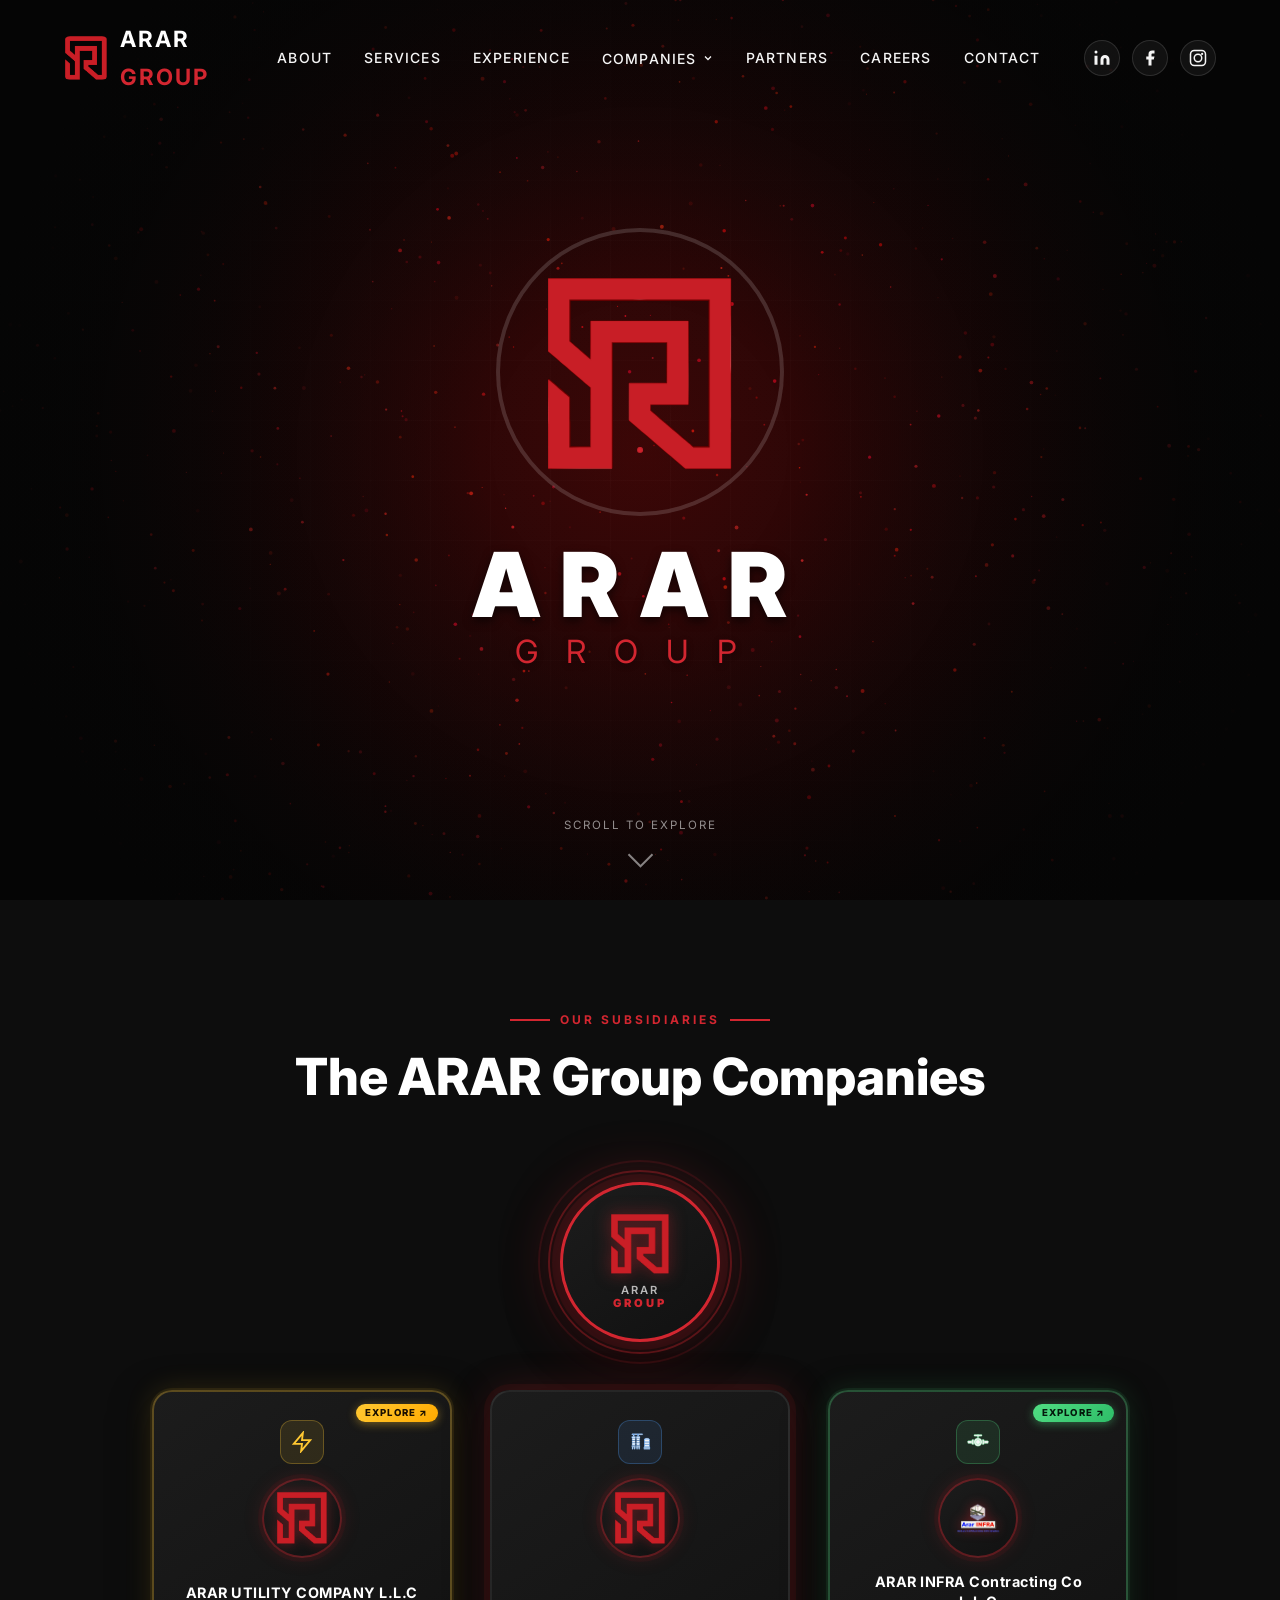
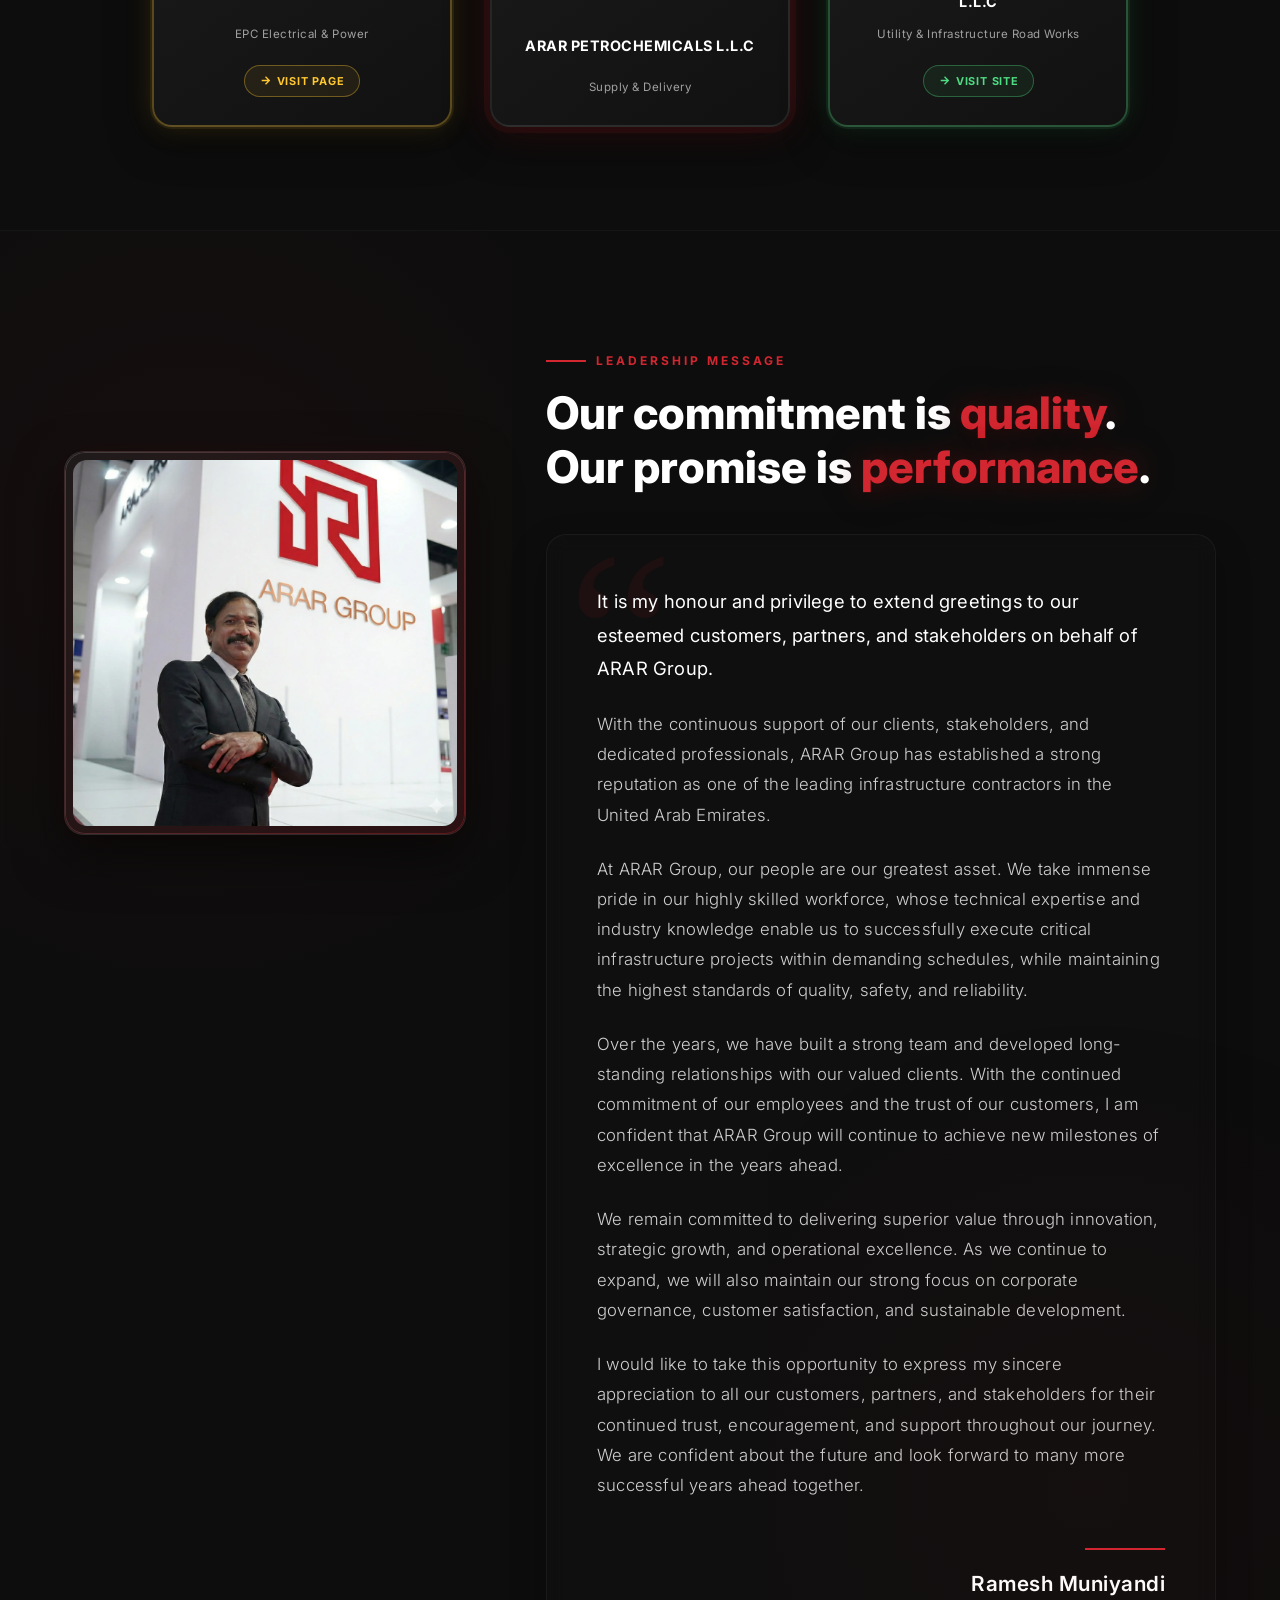
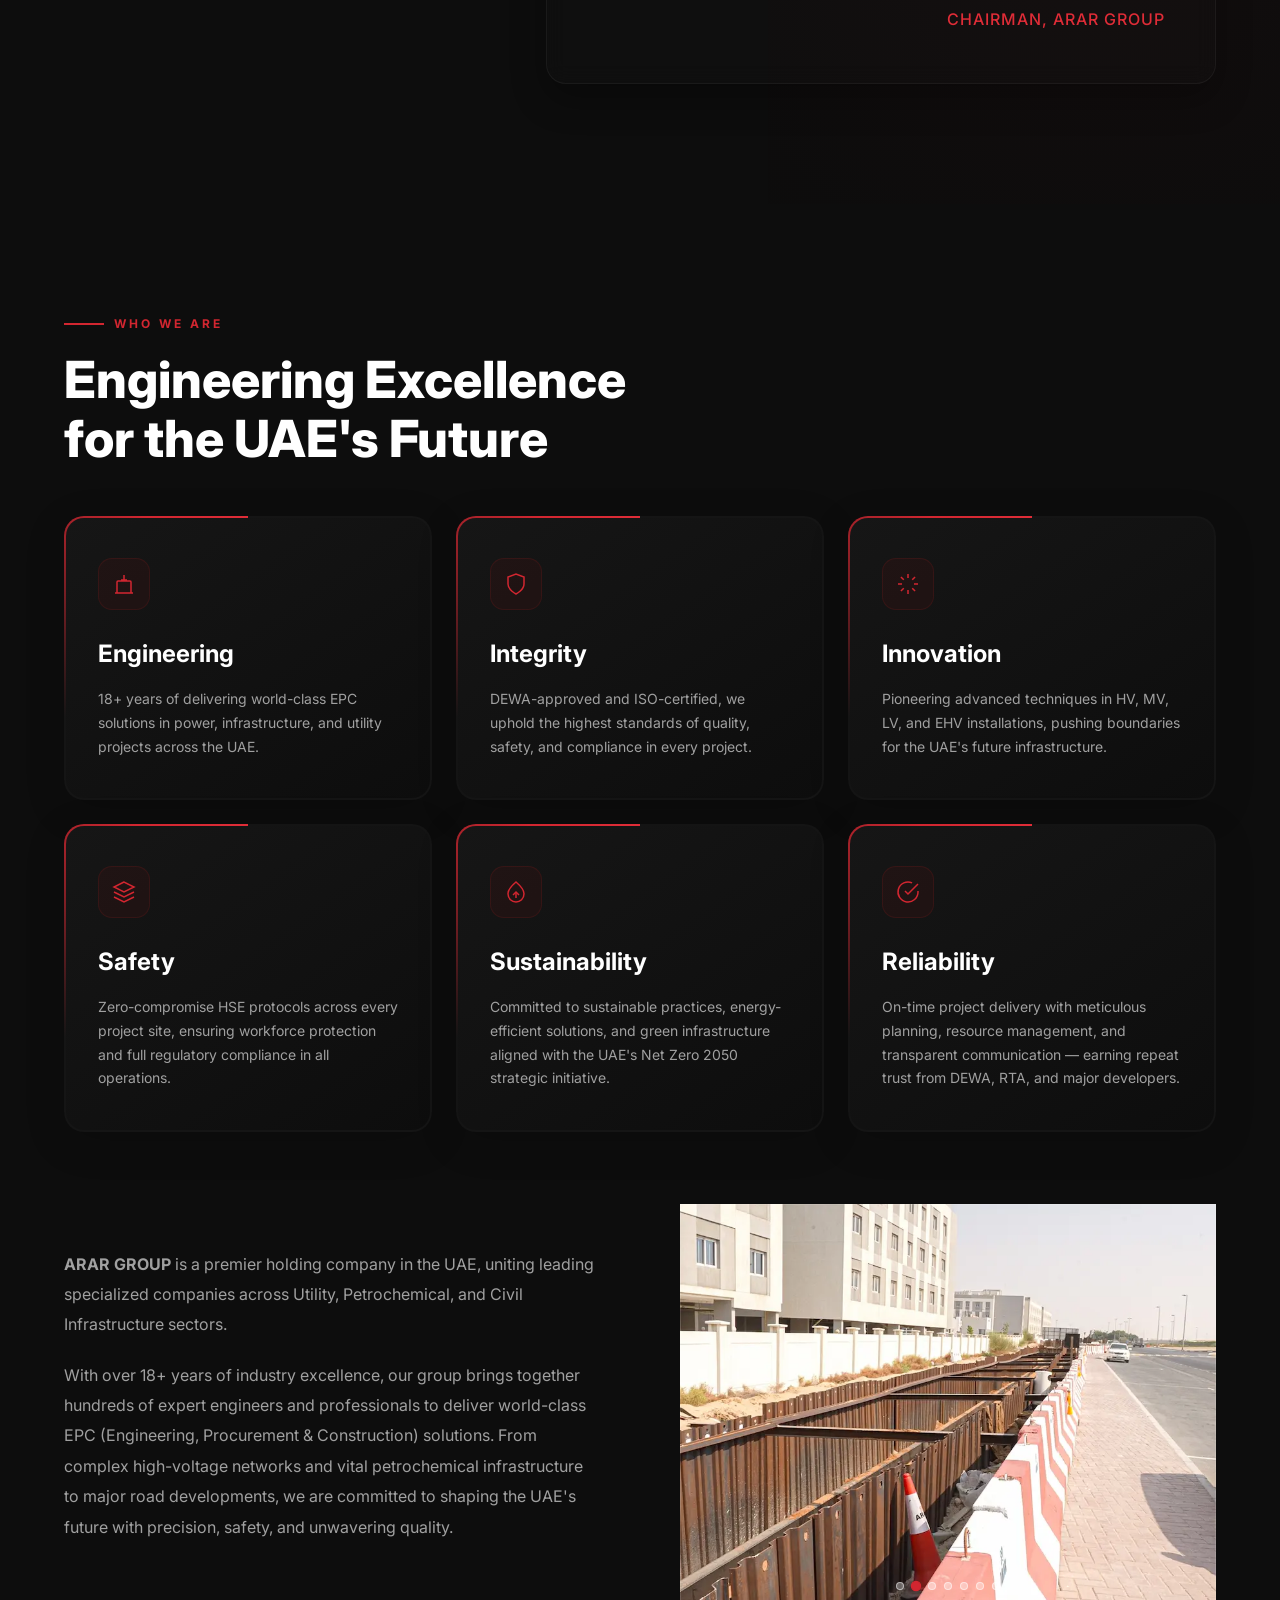
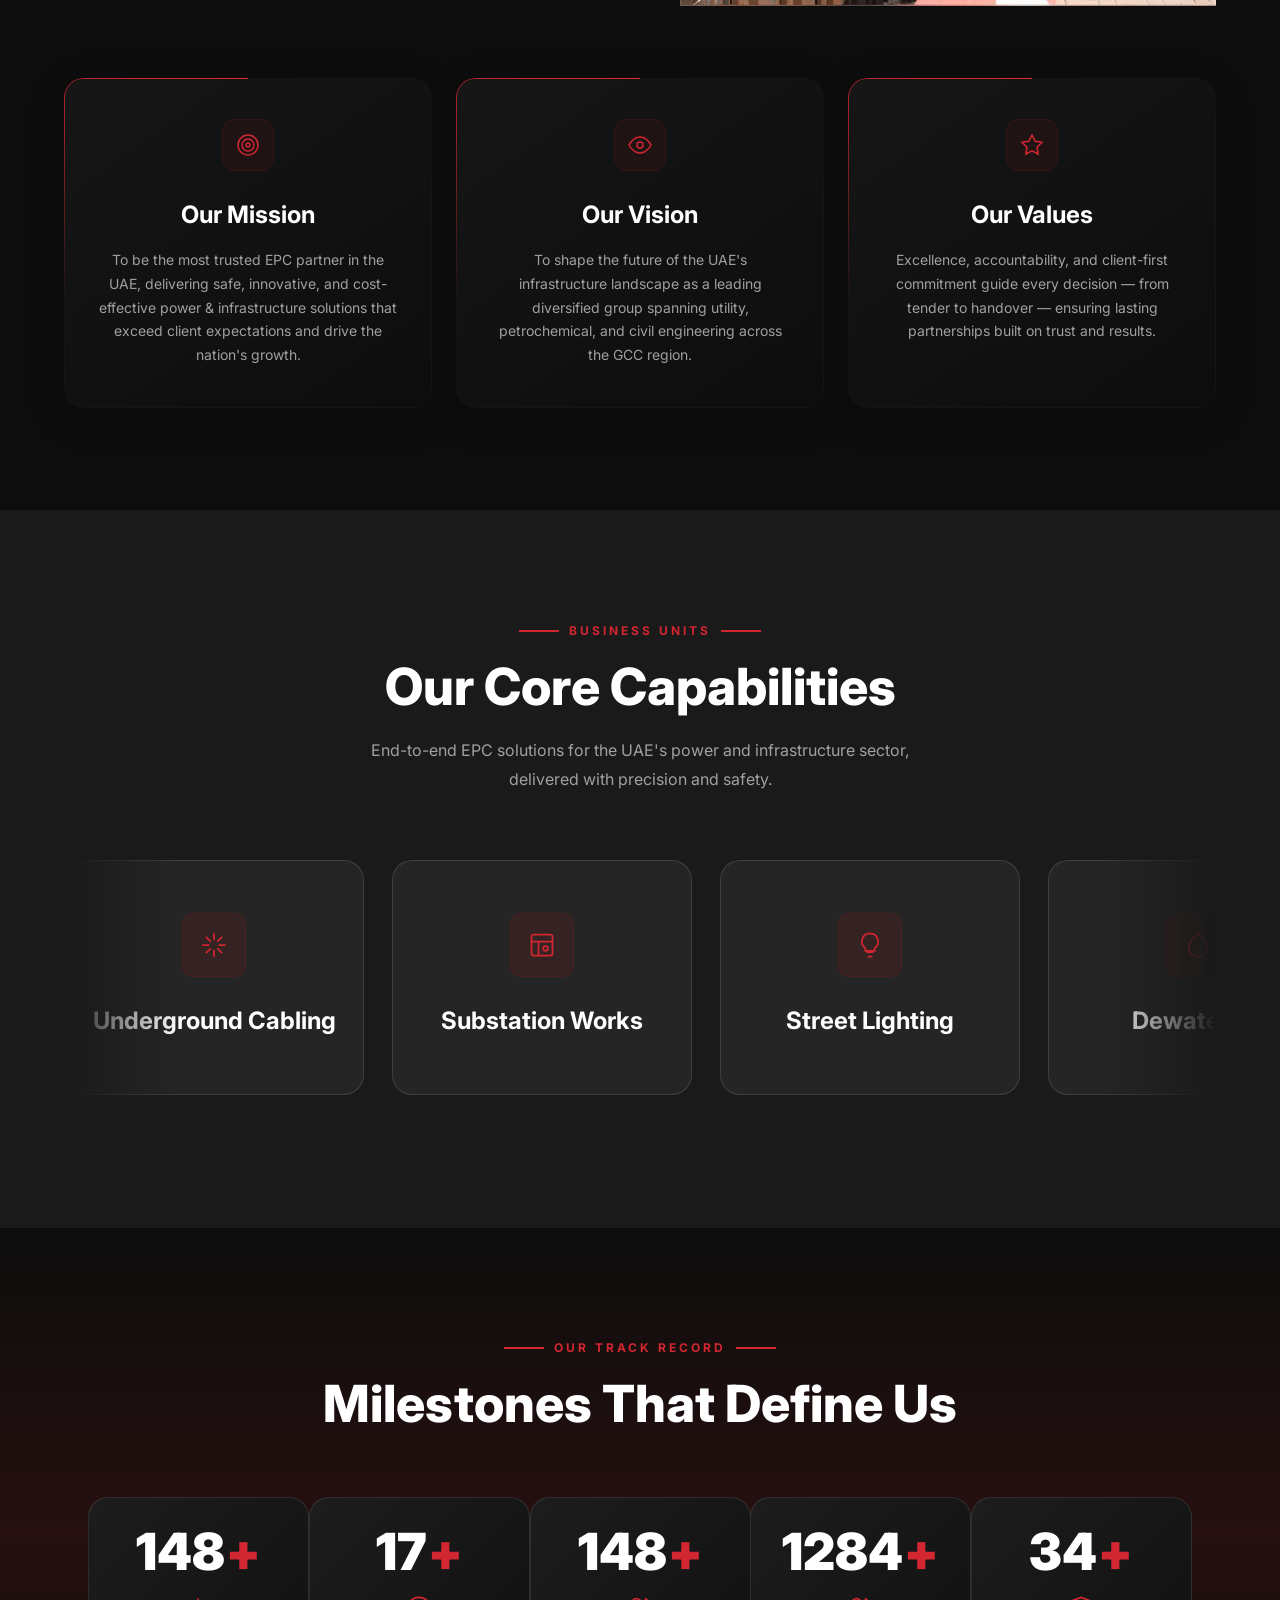
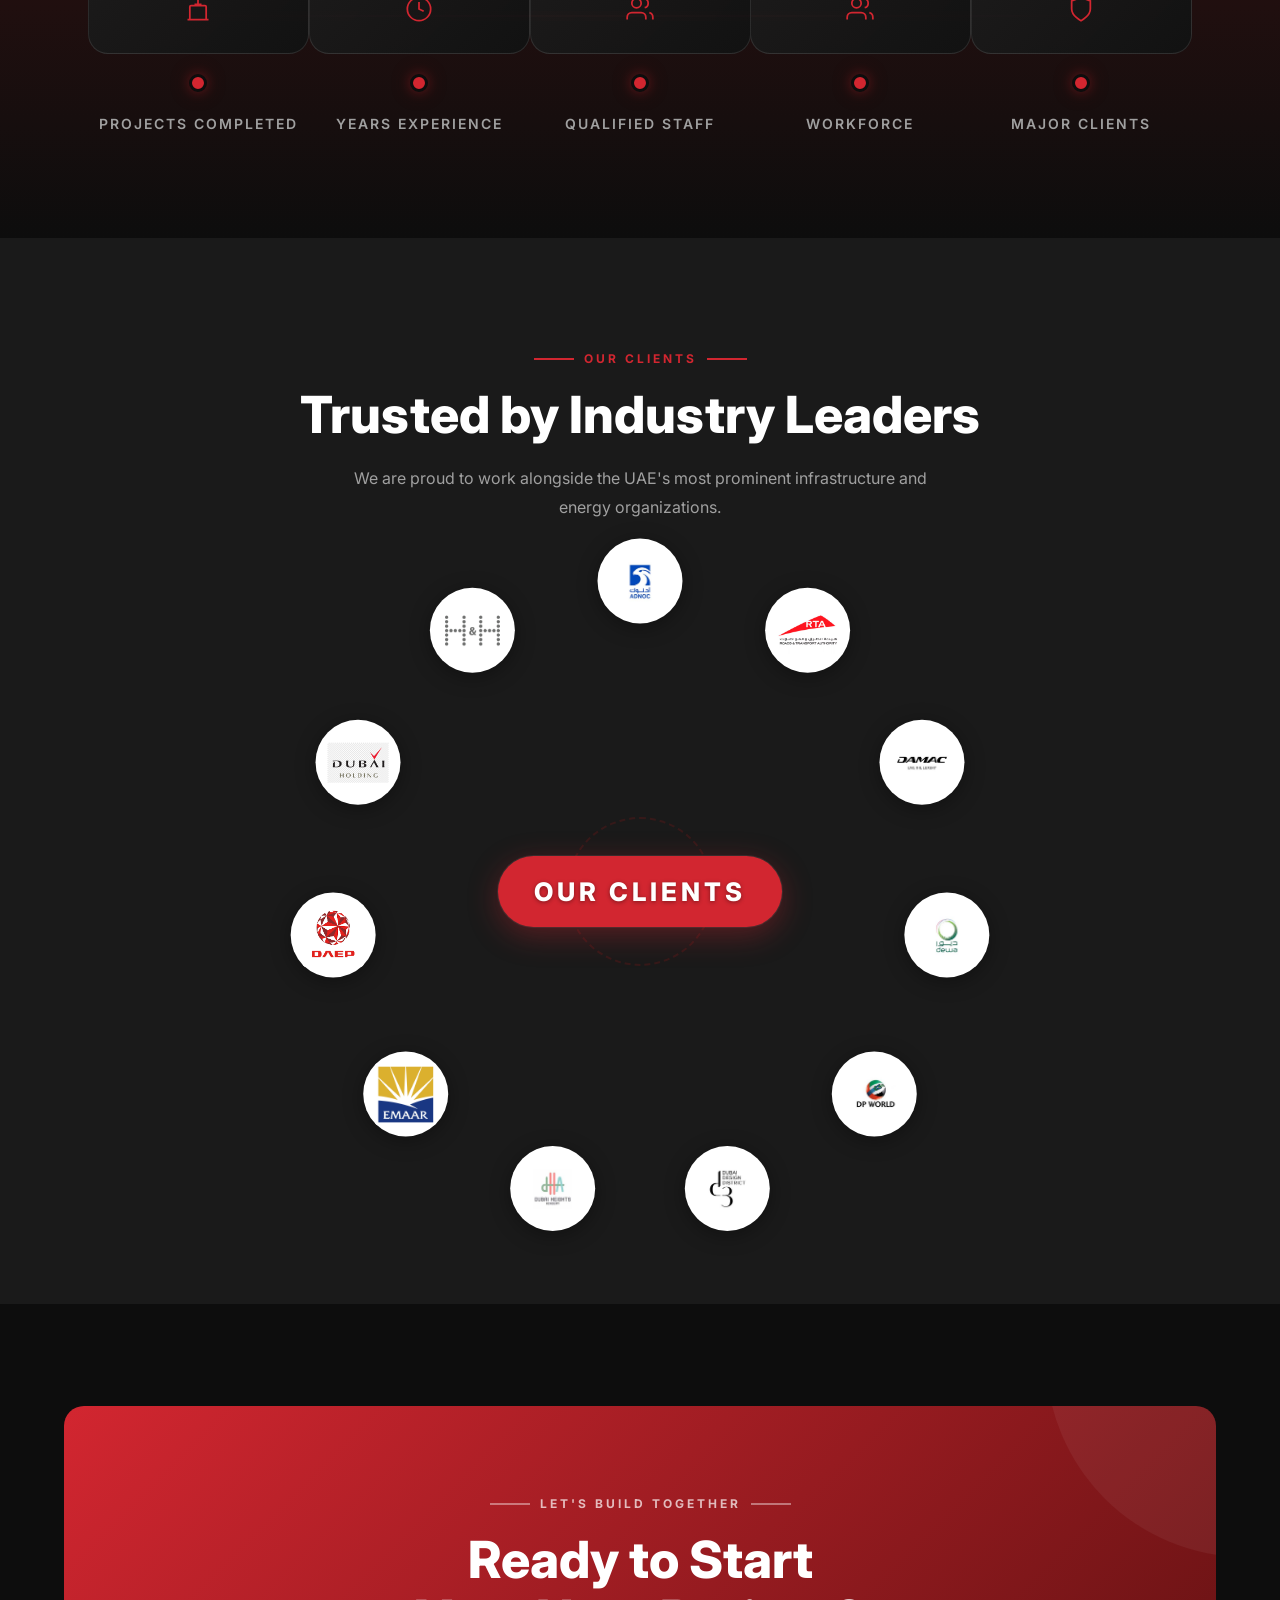
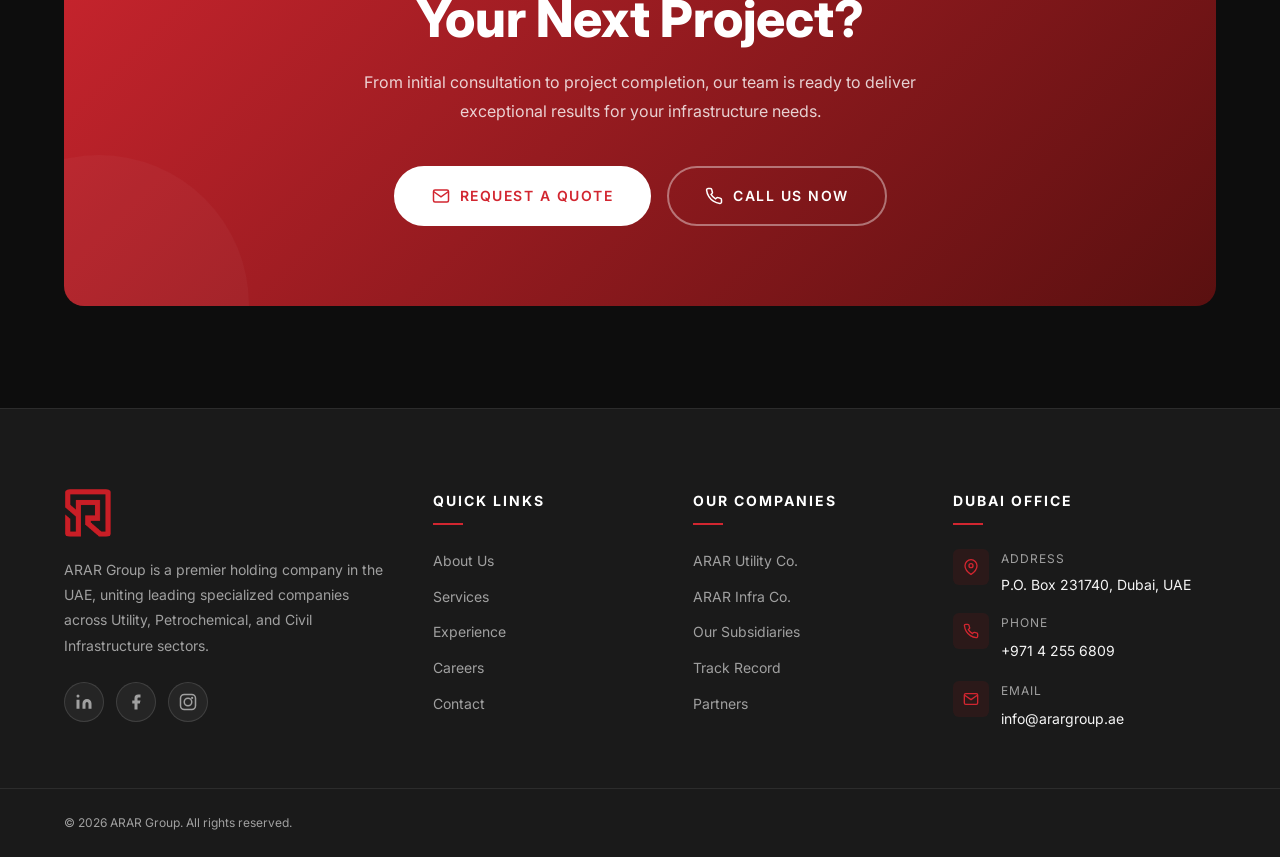
==== index.html @ de254474 "ae to. com" ====
<!DOCTYPE html>
<html lang="en">

<head>
  <meta charset="UTF-8">
  <meta name="viewport" content="width=device-width, initial-scale=1.0">
  <meta name="robots" content="index, follow">
  <title>ARAR Group &mdash; Leading EPC &amp; Utility Contracting Company in Dubai</title>
  <meta name="description"
    content="ARAR Group is a Dubai-based holding company specialising in LV, MV, HV, EHV and Street Lighting EPC works with 18+ years of experience and 150+ completed projects.">
  <!-- Canonical -->
  <link rel="canonical" href="https://arargroup.com/">
  <!-- Favicon -->
  <link rel="icon" href="ARAR.png" type="image/png">
  <!-- Open Graph -->
  <meta property="og:type" content="website">
  <meta property="og:site_name" content="ARAR Group">
  <meta property="og:title" content="ARAR Group &mdash; Leading EPC &amp; Utility Contracting Company in Dubai">
  <meta property="og:description"
    content="ARAR Group is a Dubai-based holding company specialising in LV, MV, HV, EHV and Street Lighting EPC works with 18+ years of experience and 150+ completed projects.">
  <meta property="og:image" content="https://arargroup.com/ARAR.png">
  <meta property="og:url" content="https://arargroup.com/">
  <meta name="twitter:card" content="summary_large_image">
  <!-- Structured Data -->
  <script type="application/ld+json">
  {
    "@context": "https://schema.org",
    "@type": "WebSite",
    "name": "ARAR Group",
    "alternateName": ["ARAR GROUP", "ARAR"],
    "url": "https://arargroup.com/"
  }
  </script>
  <script type="application/ld+json">
  {
    "@context": "https://schema.org",
    "@type": "Organization",
    "name": "ARAR Group",
    "url": "https://arargroup.com",
    "logo": "https://arargroup.com/ARAR.png",
    "contactPoint": { "@type": "ContactPoint", "telephone": "+971-4-255-6809", "contactType": "customer service" },
    "address": { "@type": "PostalAddress", "addressLocality": "Dubai", "addressCountry": "AE", "postalCode": "231740" }
  }
  </script>
  <link rel="stylesheet" href="index.css">
  <!-- Google Fonts &mdash; loaded as link tags (not CSS @import) to avoid render-blocking -->
  <link rel="preconnect" href="https://fonts.googleapis.com">
  <link rel="preconnect" href="https://fonts.gstatic.com" crossorigin>
  <link rel="stylesheet" href="https://fonts.googleapis.com/css2?family=Inter:wght@300;400;500;600;700;800;900&display=swap">
</head>

<body>

  <!-- ============ NAVIGATION ============ -->
  <nav class="navbar" id="navbar">
    <div class="container">
      <a href="/" class="nav-logo">
        <div class="logo-mark"><img src="ARAR.png" alt="ARAR Group Logo"></div>
        <div class="logo-text">ARAR <span>GROUP</span></div>
      </a>
      <div class="nav-links" id="navLinks">
        <a href="#about">About</a>
        <a href="#services">Services</a>
        <a href="#stats">Experience</a>
        <!-- Companies Dropdown -->
        <div class="nav-dropdown" id="navCompaniesDropdown">
          <button class="nav-dropdown-trigger" aria-haspopup="true" aria-expanded="false" id="navCompaniesTrigger">
            Companies
            <svg class="nav-dd-chevron" viewBox="0 0 24 24" fill="none" stroke="currentColor" stroke-width="2.5"
              width="12" height="12">
              <polyline points="6 9 12 15 18 9" />
            </svg>
          </button>
          <div class="nav-dropdown-panel" id="navCompaniesPanel" role="menu">
            <a href="utility.html" class="nav-dd-item nav-dd-utility" role="menuitem">
              <span class="nav-dd-dot nav-dd-dot--utility"></span>
              <span class="nav-dd-info">
                <span class="nav-dd-name">ARAR Utility Co.</span>
                <span class="nav-dd-sub">EPC Electrical &amp; Power</span>
              </span>
              <svg class="nav-dd-arrow" viewBox="0 0 24 24" fill="none" stroke="currentColor" stroke-width="2"
                width="14" height="14">
                <path d="M7 17L17 7M17 7H7M17 7v10" />
              </svg>
            </a>
            <a href="https://www.ararinfra.com/" target="_blank" rel="noopener noreferrer"
              class="nav-dd-item nav-dd-infra" role="menuitem">
              <span class="nav-dd-dot nav-dd-dot--infra"></span>
              <span class="nav-dd-info">
                <span class="nav-dd-name">ARAR Infra Co.</span>
                <span class="nav-dd-sub">Civil &amp; Road Works</span>
              </span>
              <svg class="nav-dd-arrow" viewBox="0 0 24 24" fill="none" stroke="currentColor" stroke-width="2"
                width="14" height="14">
                <path d="M7 17L17 7M17 7H7M17 7v10" />
              </svg>
            </a>
            <div class="nav-dd-item nav-dd-petro nav-dd-soon" role="menuitem">
              <span class="nav-dd-dot nav-dd-dot--petro"></span>
              <span class="nav-dd-info">
                <span class="nav-dd-name">ARAR Petrochemicals</span>
              </span>
              <span class="nav-dd-soon-badge">Soon</span>
            </div>
          </div>
        </div>
        <a href="#clients">Partners</a>
        <a href="careers.html">Careers</a>
        <a href="#contact">Contact</a>
        <div class="nav-social">
          <a href="https://ae.linkedin.com/company/arar-utility-company-llc" aria-label="LinkedIn" target="_blank"
            rel="noopener noreferrer">
            <svg width="18" height="18" viewBox="0 0 24 24" fill="currentColor">
              <path d="M16 8a6 6 0 0 1 6 6v7h-4v-7a2 2 0 0 0-2-2 2 2 0 0 0-2 2v7h-4v-7a6 6 0 0 1 6-6z" />
              <rect x="2" y="9" width="4" height="12" />
              <circle cx="4" cy="4" r="2" />
            </svg>
          </a>
          <a href="https://www.facebook.com/p/ARAR-Utility-company-LLCDubaiUnited-Arab-Emirates-100072549215831/"
            aria-label="Facebook" target="_blank" rel="noopener noreferrer">
            <svg width="18" height="18" viewBox="0 0 24 24" fill="currentColor">
              <path d="M18 2h-3a5 5 0 0 0-5 5v3H7v4h3v8h4v-8h3l1-4h-4V7a1 1 0 0 1 1-1h3z" />
            </svg>
          </a>
          <a href="https://www.instagram.com/ararutilitycompany?igsh=MTh4aDRrMXIweTBmaA==" aria-label="Instagram"
            target="_blank" rel="noopener noreferrer">
            <svg width="18" height="18" viewBox="0 0 24 24" fill="none" stroke="currentColor" stroke-width="2">
              <rect x="2" y="2" width="20" height="20" rx="5" />
              <circle cx="12" cy="12" r="5" />
              <circle cx="17.5" cy="6.5" r="1.5" fill="currentColor" stroke="none" />
            </svg>
          </a>
        </div>
      </div>
      <button class="hamburger" id="hamburger" aria-label="Toggle navigation">
        <span></span>
        <span></span>
        <span></span>
      </button>
    </div>
  </nav>

  <!-- Mobile Nav -->
  <div class="mobile-nav" id="mobileNav">
    <a href="#about" class="mobile-nav-link">About</a>
    <a href="#services" class="mobile-nav-link">Services</a>
    <a href="#stats" class="mobile-nav-link">Experience</a>
    <!-- Companies accordion -->
    <div class="mobile-companies">
      <button class="mobile-companies-trigger" id="mobileCompaniesTrigger">
        Companies
        <svg class="mobile-dd-chevron" viewBox="0 0 24 24" fill="none" stroke="currentColor" stroke-width="2.5"
          width="14" height="14">
          <polyline points="6 9 12 15 18 9" />
        </svg>
      </button>
      <div class="mobile-companies-list" id="mobileCompaniesList">
        <a href="utility.html" class="mobile-company-link mobile-company-utility">
          <span class="mobile-co-dot mobile-co-dot--utility"></span>ARAR Utility Co.
        </a>
        <a href="https://www.ararinfra.com/" target="_blank" rel="noopener noreferrer"
          class="mobile-company-link mobile-company-infra">
          <span class="mobile-co-dot mobile-co-dot--infra"></span>ARAR Infra Co.
        </a>
        <span class="mobile-company-link mobile-company-petro mobile-company-soon">
          <span class="mobile-co-dot mobile-co-dot--petro"></span>ARAR Petrochemicals <em>(Soon)</em>
        </span>
      </div>
    </div>
    <a href="#clients" class="mobile-nav-link">Partners</a>
    <a href="careers.html" class="mobile-nav-link">Careers</a>
    <a href="#contact" class="mobile-nav-link">Contact</a>
    <div class="mobile-social">
      <a href="https://ae.linkedin.com/company/arar-utility-company-llc" aria-label="LinkedIn" target="_blank" rel="noopener noreferrer">
        <svg width="24" height="24" viewBox="0 0 24 24" fill="currentColor">
          <path d="M16 8a6 6 0 0 1 6 6v7h-4v-7a2 2 0 0 0-2-2 2 2 0 0 0-2 2v7h-4v-7a6 6 0 0 1 6-6z" />
          <rect x="2" y="9" width="4" height="12" />
          <circle cx="4" cy="4" r="2" />
        </svg>
      </a>
      <a href="https://www.facebook.com/p/ARAR-Utility-company-LLCDubaiUnited-Arab-Emirates-100072549215831/"
        aria-label="Facebook" target="_blank" rel="noopener noreferrer">
        <svg width="24" height="24" viewBox="0 0 24 24" fill="currentColor">
          <path d="M18 2h-3a5 5 0 0 0-5 5v3H7v4h3v8h4v-8h3l1-4h-4V7a1 1 0 0 1 1-1h3z" />
        </svg>
      </a>
      <a href="https://www.instagram.com/ararutilitycompany?igsh=MTh4aDRrMXIweTBmaA==" aria-label="Instagram"
        target="_blank" rel="noopener noreferrer">
        <svg width="24" height="24" viewBox="0 0 24 24" fill="none" stroke="currentColor" stroke-width="2">
          <rect x="2" y="2" width="20" height="20" rx="5" />
          <circle cx="12" cy="12" r="5" />
          <circle cx="17.5" cy="6.5" r="1.5" fill="currentColor" stroke="none" />
        </svg>
      </a>
    </div>
  </div>


  <!-- ============ LOGO INTRO SECTION ============ -->
  <section class="logo-intro-section" id="logo-intro" aria-label="ARAR Group Introduction">

    <!-- Zoom-to-next overlay (black flash) -->
    <div id="zoomOverlay"></div>

    <!-- Particle Noise Background (same as careers hero) -->
    <div style="position: absolute; inset: 0; z-index: 0; pointer-events: none;">
      <!-- Deep red radial gradient base -->
      <div style="position: absolute; inset: 0; background: radial-gradient(circle at 50% 50%, rgba(180, 10, 10, 0.25) 0%, rgba(5, 5, 5, 0.85) 75%);"></div>
      <!-- Particle Noise Canvas -->
      <canvas id="particleNoiseCanvas" style="position: absolute; inset: 0; width: 100%; height: 100%; mix-blend-mode: screen;"></canvas>
    </div>

    <!-- Content -->
    <div class="logo-intro-content">
      <div class="logo-3d-wrap" id="logo3dWrap" aria-hidden="true">
        <div class="logo-3d-spinner">
          <!-- Stack A (Front-facing) -->
          <img class="logo-3d-svg-layer" style="transform: translateZ(10px)" src="ARARlogo.svg" alt="ARAR Logo">
          <img class="logo-3d-svg-layer inner-layer" style="transform: translateZ(9px)" src="ARARlogo.svg" alt="">
          <img class="logo-3d-svg-layer inner-layer" style="transform: translateZ(8px)" src="ARARlogo.svg" alt="">
          <img class="logo-3d-svg-layer inner-layer" style="transform: translateZ(7px)" src="ARARlogo.svg" alt="">
          <img class="logo-3d-svg-layer inner-layer" style="transform: translateZ(6px)" src="ARARlogo.svg" alt="">
          <img class="logo-3d-svg-layer inner-layer" style="transform: translateZ(5px)" src="ARARlogo.svg" alt="">
          <img class="logo-3d-svg-layer inner-layer" style="transform: translateZ(4px)" src="ARARlogo.svg" alt="">
          <img class="logo-3d-svg-layer inner-layer" style="transform: translateZ(3px)" src="ARARlogo.svg" alt="">
          <img class="logo-3d-svg-layer inner-layer" style="transform: translateZ(2px)" src="ARARlogo.svg" alt="">
          <img class="logo-3d-svg-layer inner-layer" style="transform: translateZ(1px)" src="ARARlogo.svg" alt="">
          <img class="logo-3d-svg-layer inner-layer" style="transform: translateZ(0px)" src="ARARlogo.svg" alt="">

          <!-- Stack B (Back-facing, unreversed when viewed from back) -->
          <img class="logo-3d-svg-layer" style="transform: rotateY(180deg) translateZ(10px)" src="ARARlogo.svg" alt="">
          <img class="logo-3d-svg-layer inner-layer" style="transform: rotateY(180deg) translateZ(9px)"
            src="ARARlogo.svg" alt="">
          <img class="logo-3d-svg-layer inner-layer" style="transform: rotateY(180deg) translateZ(8px)"
            src="ARARlogo.svg" alt="">
          <img class="logo-3d-svg-layer inner-layer" style="transform: rotateY(180deg) translateZ(7px)"
            src="ARARlogo.svg" alt="">
          <img class="logo-3d-svg-layer inner-layer" style="transform: rotateY(180deg) translateZ(6px)"
            src="ARARlogo.svg" alt="">
          <img class="logo-3d-svg-layer inner-layer" style="transform: rotateY(180deg) translateZ(5px)"
            src="ARARlogo.svg" alt="">
          <img class="logo-3d-svg-layer inner-layer" style="transform: rotateY(180deg) translateZ(4px)"
            src="ARARlogo.svg" alt="">
          <img class="logo-3d-svg-layer inner-layer" style="transform: rotateY(180deg) translateZ(3px)"
            src="ARARlogo.svg" alt="">
          <img class="logo-3d-svg-layer inner-layer" style="transform: rotateY(180deg) translateZ(2px)"
            src="ARARlogo.svg" alt="">
          <img class="logo-3d-svg-layer inner-layer" style="transform: rotateY(180deg) translateZ(1px)"
            src="ARARlogo.svg" alt="">
          <img class="logo-3d-svg-layer inner-layer" style="transform: rotateY(180deg) translateZ(0px)"
            src="ARARlogo.svg" alt="">
        </div>
      </div>
      <div class="logo-intro-brand" id="logoBrand">
        <span class="logo-intro-main">ARAR</span>
        <span class="logo-intro-sub">GROUP</span>
      </div>
    </div>

    <!-- Scroll hint -->
    <div class="zoom-scroll-hint" id="zoomScrollHint">
      <span>Scroll to explore</span>
      <div class="zoom-scroll-arrow"></div>
    </div>
  </section>


  <!-- ============ SUBSIDIARIES RADIAL FLOW ============ -->
  <section class="section subsidiaries-flow-section" id="showcase">
    <div class="container">
      <div class="subsidiaries-header fade-in">
        <span class="section-tag"><span class="line"></span> Our Subsidiaries <span class="line"></span></span>
        <h2 class="section-title">The ARAR Group Companies</h2>
      </div>

      <!-- Radial Flow Diagram -->
      <div class="radial-flow-wrapper fade-in">
        <!-- SVG connector lines drawn by JS -->
        <svg class="radial-flow-svg" id="radialFlowSvg" aria-hidden="true"></svg>

        <!-- Root Node: ARAR GROUP -->
        <div class="rf-node rf-root" id="rfRoot">
          <div class="rf-node-inner">
            <img src="ARAR.png" alt="ARAR Group" class="rf-root-logo">
            <span class="rf-root-label">ARAR<br><strong>GROUP</strong></span>
          </div>
          <div class="rf-pulse-ring"></div>
          <div class="rf-pulse-ring rf-pulse-ring--2"></div>
        </div>

        <!-- Child Nodes -->
        <div class="rf-children">

          <!-- ARAR Utility -->
          <div class="rf-node rf-child rf-utility" id="rfUtility" data-branch="utility">
            <a href="utility.html" class="rf-node-inner rf-node-inner--link rf-node-inner--clickable">
              <div class="rf-clickable-badge">Explore &#x2197;</div>
              <div class="rf-child-icon rf-icon-utility">
                <svg viewBox="0 0 24 24" fill="none" stroke="currentColor" stroke-width="2">
                  <path d="M13 2L3 14h9l-1 8 10-12h-9l1-8z" />
                </svg>
              </div>
              <div class="rf-child-logo-wrap">
                <img src="ARAR.png" alt="ARAR Utility" class="rf-child-logo">
              </div>
              <span class="rf-child-label">ARAR UTILITY COMPANY L.L.C</span>
              <span class="rf-child-desc">EPC Electrical &amp; Power</span>
              <span class="rf-visit-chip">
                <svg viewBox="0 0 24 24" fill="none" stroke="currentColor" stroke-width="2.5" width="13" height="13">
                  <path d="M5 12h14M12 5l7 7-7 7" />
                </svg>
                Visit Page
              </span>
            </a>
          </div>

          <!-- ARAR Petrochemical -->
          <div class="rf-node rf-child rf-petro" id="rfPetro" data-branch="petro">
            <div class="rf-node-inner">
              <div class="rf-child-icon rf-icon-petro">
                <svg viewBox="0 0 64 56" fill="currentColor" stroke="none" xmlns="http://www.w3.org/2000/svg">
                  <!-- Top pipe header connecting both columns -->
                  <rect x="8" y="4" width="32" height="3" rx="1.5"/>
                  <!-- Left vertical pipe down from header to column 1 -->
                  <rect x="12" y="7" width="3" height="5" rx="0"/>
                  <!-- Right vertical pipe down from header to column 2 -->
                  <rect x="25" y="7" width="3" height="5" rx="0"/>

                  <!-- Column 1 (left) &mdash; top cap -->
                  <rect x="8" y="12" width="11" height="4" rx="1"/>
                  <!-- Column 1 &mdash; body segments -->
                  <rect x="9" y="17" width="9" height="6" rx="0.5"/>
                  <rect x="9" y="24" width="9" height="6" rx="0.5"/>
                  <rect x="9" y="31" width="9" height="6" rx="0.5"/>
                  <!-- Column 1 &mdash; base -->
                  <rect x="8" y="38" width="11" height="4" rx="1"/>
                  <!-- Column 1 &mdash; legs -->
                  <rect x="9" y="42" width="3" height="7" rx="1"/>
                  <rect x="15" y="42" width="3" height="7" rx="1"/>

                  <!-- Column 2 (centre) &mdash; top cap -->
                  <rect x="21" y="12" width="11" height="4" rx="1"/>
                  <!-- Column 2 &mdash; body segments -->
                  <rect x="22" y="17" width="9" height="6" rx="0.5"/>
                  <rect x="22" y="24" width="9" height="6" rx="0.5"/>
                  <rect x="22" y="31" width="9" height="6" rx="0.5"/>
                  <!-- Column 2 &mdash; base -->
                  <rect x="21" y="38" width="11" height="4" rx="1"/>
                  <!-- Column 2 &mdash; legs -->
                  <rect x="22" y="42" width="3" height="7" rx="1"/>
                  <rect x="28" y="42" width="3" height="7" rx="1"/>

                  <!-- Storage tank (right) &mdash; dome top -->
                  <path d="M47 20 A10 10 0 0 1 57 20 L57 20 Z" rx="0"/>
                  <ellipse cx="52" cy="20" rx="7.5" ry="3"/>
                  <!-- Storage tank &mdash; cylindrical body -->
                  <rect x="44.5" y="20" width="15" height="22" rx="0"/>
                  <!-- Storage tank &mdash; horizontal band lines -->
                  <rect x="44.5" y="27" width="15" height="2.5" rx="0" fill="rgba(0,0,0,0.25)"/>
                  <rect x="44.5" y="34" width="15" height="2.5" rx="0" fill="rgba(0,0,0,0.25)"/>
                  <!-- Storage tank &mdash; base bands -->
                  <rect x="43" y="42" width="18" height="3" rx="1"/>
                  <rect x="43" y="46" width="18" height="3" rx="1"/>
                </svg>
              </div>
              <div class="rf-child-logo-wrap rf-petro-logo-wrap">
                <img src="ARAR.png" alt="ARAR Utility Petrochemical" class="rf-child-logo">
              </div>
              <span class="rf-child-label">ARAR PETROCHEMICALS L.L.C</span>
              <span class="rf-child-desc">Supply &amp; Delivery</span>
            </div>
          </div>

          <!-- ARAR Infra -->
          <div class="rf-node rf-child rf-infra" id="rfInfra" data-branch="infra">
            <a href="https://www.ararinfra.com/" target="_blank" rel="noopener noreferrer"
              class="rf-node-inner rf-node-inner--link rf-node-inner--clickable rf-node-inner--clickable-infra">
              <div class="rf-clickable-badge rf-clickable-badge--infra">Explore &#x2197;</div>
              <div class="rf-child-icon rf-icon-infra">
                <svg viewBox="0 0 64 48" fill="currentColor" stroke="none" xmlns="http://www.w3.org/2000/svg">
                  <!-- Handle stem (vertical bar) -->
                  <rect x="30" y="2" width="4" height="10" rx="2"/>
                  <!-- Handle bar (T-bar top) -->
                  <rect x="20" y="2" width="24" height="5" rx="2.5"/>
                  <!-- Left pipe stub -->
                  <rect x="2" y="20" width="14" height="8" rx="2"/>
                  <!-- Right pipe stub -->
                  <rect x="48" y="20" width="14" height="8" rx="2"/>
                  <!-- Valve body &mdash; left flange -->
                  <rect x="14" y="17" width="6" height="14" rx="1"/>
                  <!-- Valve body &mdash; right flange -->
                  <rect x="44" y="17" width="6" height="14" rx="1"/>
                  <!-- Valve body &mdash; circular centre -->
                  <circle cx="32" cy="24" r="12"/>
                  <!-- Inner circle cutout (highlight) -->
                  <circle cx="32" cy="24" r="7" fill="rgba(255,255,255,0.12)"/>
                </svg>
              </div>
              <div class="rf-child-logo-wrap">
                <img src="img/companies/infra.png" alt="ARAR Infra" class="rf-child-logo">
              </div>
              <span class="rf-child-label">ARAR INFRA Contracting Co L.L.C</span>
              <span class="rf-child-desc">Utility &amp; Infrastructure Road Works</span>
              <span class="rf-visit-chip rf-visit-chip--infra">
                <svg viewBox="0 0 24 24" fill="none" stroke="currentColor" stroke-width="2.5" width="13" height="13">
                  <path d="M5 12h14M12 5l7 7-7 7" />
                </svg>
                Visit Site
              </span>
            </a>
          </div>

        </div><!-- /.rf-children -->
      </div><!-- /.radial-flow-wrapper -->
    </div>
  </section>




  <!-- ============ CHAIRMAN'S MESSAGE ============ -->
  <section class="section chairman-section" id="chairman-message">
    <div class="container">
      <div class="chairman-grid">
        <!-- Left Side: Uncropped Framed Image Card -->
        <div class="chairman-photo-column fade-in">
          <div class="chairman-photo-frame">
            <img src="img/clients/chairman.webp" alt="Ramesh Muniyandi, Chairman of ARAR Group"
              class="chairman-photo-img">
          </div>
        </div>
        <!-- Right Side: Editorial Message -->
        <div class="chairman-content-column fade-in">
          <span class="section-tag"><span class="line"></span> Leadership Message</span>
          <h2 class="section-title">Our commitment is <span class="highlight text-glow">quality</span>.<br>Our promise
            is <span class="highlight text-glow">performance</span>.</h2>
          <div class="chairman-message-card">
            <!-- Large floating quote mark in background -->
            <div class="quote-mark-bg">&ldquo;</div>
            <div class="chairman-letter-text">
              <p>It is my honour and privilege to extend greetings to our esteemed customers, partners, and stakeholders
                on behalf of ARAR Group.</p>
              <p>With the continuous support of our clients, stakeholders, and dedicated professionals, ARAR Group has
                established a strong reputation as one of the leading infrastructure contractors in the United Arab
                Emirates.</p>
              <p>At ARAR Group, our people are our greatest asset. We take immense pride in our highly skilled
                workforce, whose technical expertise and industry knowledge enable us to successfully execute critical
                infrastructure projects within demanding schedules, while maintaining the highest standards of quality,
                safety, and reliability.</p>
              <p>Over the years, we have built a strong team and developed long-standing relationships with our valued
                clients. With the continued commitment of our employees and the trust of our customers, I am confident
                that ARAR Group will continue to achieve new milestones of excellence in the years ahead.</p>
              <p>We remain committed to delivering superior value through innovation, strategic growth, and operational
                excellence. As we continue to expand, we will also maintain our strong focus on corporate governance,
                customer satisfaction, and sustainable development.</p>
              <p>I would like to take this opportunity to express my sincere appreciation to all our customers,
                partners, and stakeholders for their continued trust, encouragement, and support throughout our journey.
                We are confident about the future and look forward to many more successful years ahead together.</p>
            </div>
            <div class="chairman-signature">
              <div class="sig-line"></div>
              <div class="sig-name">Ramesh Muniyandi</div>
              <div class="sig-title">Chairman, ARAR Group</div>
            </div>
          </div>
        </div>
      </div>
    </div>
  </section>


  <!-- ============ ABOUT ============ -->
  <section class="section about" id="about">
    <div class="container">
      <div class="fade-in">
        <span class="section-tag"><span class="line"></span> Who We Are</span>
        <h2 class="section-title">Engineering
          Excellence<br>for the UAE's Future</h2>
      </div>

      <!-- Who We Are &mdash; 5 Gradient Border Elements -->
      <div class="who-we-are-cards">
        <div class="gradient-card fade-in">
          <div class="gradient-card-border"></div>
          <div class="gradient-card-content">
            <div class="gradient-card-icon">
              <svg viewBox="0 0 24 24" fill="none" stroke="currentColor" stroke-width="1.5">
                <path d="M3 21h18M9 8h6M12 8V3M5 21V10a1 1 0 011-1h12a1 1 0 011 1v11" />
              </svg>
            </div>
            <h3>Engineering</h3>
            <p>18+ years of delivering world-class EPC solutions in power, infrastructure, and utility projects across
              the UAE.</p>
          </div>
        </div>
        <div class="gradient-card fade-in" style="transition-delay: 0.15s">
          <div class="gradient-card-border"></div>
          <div class="gradient-card-content">
            <div class="gradient-card-icon">
              <svg viewBox="0 0 24 24" fill="none" stroke="currentColor" stroke-width="1.5">
                <path d="M12 22s8-4 8-10V5l-8-3-8 3v7c0 6 8 10 8 10z" />
              </svg>
            </div>
            <h3>Integrity</h3>
            <p>DEWA-approved and ISO-certified, we uphold the highest standards of quality, safety, and compliance in
              every project.</p>
          </div>
        </div>
        <div class="gradient-card fade-in" style="transition-delay: 0.3s">
          <div class="gradient-card-border"></div>
          <div class="gradient-card-content">
            <div class="gradient-card-icon">
              <svg viewBox="0 0 24 24" fill="none" stroke="currentColor" stroke-width="1.5">
                <path
                  d="M12 2v4M12 18v4M4.93 4.93l2.83 2.83M16.24 16.24l2.83 2.83M2 12h4M18 12h4M4.93 19.07l2.83-2.83M16.24 7.76l2.83-2.83" />
              </svg>
            </div>
            <h3>Innovation</h3>
            <p>Pioneering advanced techniques in HV, MV, LV, and EHV installations, pushing boundaries for the UAE's
              future infrastructure.</p>
          </div>
        </div>
        <div class="gradient-card fade-in" style="transition-delay: 0.45s">
          <div class="gradient-card-border"></div>
          <div class="gradient-card-content">
            <div class="gradient-card-icon">
              <svg viewBox="0 0 24 24" fill="none" stroke="currentColor" stroke-width="1.5">
                <path d="M12 2L2 7l10 5 10-5-10-5z" />
                <path d="M2 17l10 5 10-5" />
                <path d="M2 12l10 5 10-5" />
              </svg>
            </div>
            <h3>Safety</h3>
            <p>Zero-compromise HSE protocols across every project site, ensuring workforce protection and full
              regulatory compliance in all operations.</p>
          </div>
        </div>
        <div class="gradient-card fade-in" style="transition-delay: 0.6s">
          <div class="gradient-card-border"></div>
          <div class="gradient-card-content">
            <div class="gradient-card-icon">
              <svg viewBox="0 0 24 24" fill="none" stroke="currentColor" stroke-width="1.5">
                <path d="M12 2c-5.33 4.55-8 8.48-8 11.8 0 4.98 3.8 8.2 8 8.2s8-3.22 8-8.2C20 10.48 17.33 6.55 12 2z" />
                <path d="M12 12v6" />
                <path d="M9 15l3-3 3 3" />
              </svg>
            </div>
            <h3>Sustainability</h3>
            <p>Committed to sustainable practices, energy-efficient solutions, and green infrastructure aligned with the
              UAE's Net Zero 2050 strategic initiative.</p>
          </div>
        </div>
        <div class="gradient-card fade-in" style="transition-delay: 0.75s">
          <div class="gradient-card-border"></div>
          <div class="gradient-card-content">
            <div class="gradient-card-icon">
              <svg viewBox="0 0 24 24" fill="none" stroke="currentColor" stroke-width="1.5">
                <path d="M22 11.08V12a10 10 0 1 1-5.93-9.14" />
                <polyline points="22 4 12 14.01 9 11.01" />
              </svg>
            </div>
            <h3>Reliability</h3>
            <p>On-time project delivery with meticulous planning, resource management, and transparent communication &mdash;
              earning repeat trust from DEWA, RTA, and major developers.</p>
          </div>
        </div>
      </div>

      <div class="about-grid">
        <div class="about-content fade-in-left">
          <p>
            <strong>ARAR GROUP</strong> is a premier holding company in the UAE, uniting leading specialized companies
            across Utility, Petrochemical, and Civil Infrastructure sectors.
          </p>
          <p>
            With over 18+ years of industry excellence, our group brings together hundreds of expert engineers and
            professionals to deliver world-class EPC (Engineering, Procurement & Construction) solutions. From complex
            high-voltage networks and vital petrochemical infrastructure to major road developments, we are committed to
            shaping the UAE's future with precision, safety, and unwavering quality.
          </p>

        </div>
        <div class="about-image fade-in-right" id="aboutGallery">
          <div class="about-gallery-track" id="aboutGalleryTrack">
            <div class="about-gallery-slide active">
              <img src="img/site photos/5.webp" alt="ARAR Site Works" loading="eager">
            </div>
            <div class="about-gallery-slide">
              <img src="img/site photos/2.webp" alt="ARAR Substation &amp; Cabling" loading="lazy">
            </div>
            <div class="about-gallery-slide">
              <img src="img/site photos/7.webp" alt="ARAR Cable Trench Excavation" loading="lazy">
            </div>
            <div class="about-gallery-slide">
              <img src="img/site photos/4.webp" alt="ARAR Infrastructure Installations" loading="lazy">
            </div>
            <div class="about-gallery-slide">
              <img src="img/site photos/3.webp" alt="ARAR High-Voltage Engineering" loading="lazy">
            </div>
            <div class="about-gallery-slide">
              <img src="img/site photos/6.webp" alt="ARAR EPC Utility Services" loading="lazy">
            </div>
            <div class="about-gallery-slide">
              <img src="img/site photos/1.webp" alt="ARAR Road Utility Infrastructure" loading="lazy">
            </div>
          </div>
          <div class="about-gallery-dots" id="aboutGalleryDots">
            <span class="about-gallery-dot active" data-index="0"></span>
            <span class="about-gallery-dot" data-index="1"></span>
            <span class="about-gallery-dot" data-index="2"></span>
            <span class="about-gallery-dot" data-index="3"></span>
            <span class="about-gallery-dot" data-index="4"></span>
            <span class="about-gallery-dot" data-index="5"></span>
            <span class="about-gallery-dot" data-index="6"></span>
          </div>
        </div>
      </div>

      <!-- Mission & Vision Strip -->
      <div class="about-mission-strip fade-in" style="transition-delay: 0.2s">
        <div class="mission-item">
          <div class="gradient-card" style="padding: 1px; height: 100%;">
            <div class="gradient-card-border"></div>
            <div class="gradient-card-content" style="align-items: center; text-align: center;">
              <div class="gradient-card-icon">
                <svg viewBox="0 0 24 24" fill="none" stroke="currentColor" stroke-width="1.5">
                  <circle cx="12" cy="12" r="10" />
                  <circle cx="12" cy="12" r="6" />
                  <circle cx="12" cy="12" r="2" />
                </svg>
              </div>
              <h3>Our Mission</h3>
              <p>To be the most trusted EPC partner in the UAE, delivering safe, innovative, and cost-effective power &
                infrastructure solutions that exceed client expectations and drive the nation's growth.</p>
            </div>
          </div>
        </div>
        <div class="mission-item">
          <div class="gradient-card" style="padding: 1px; height: 100%;">
            <div class="gradient-card-border"></div>
            <div class="gradient-card-content" style="align-items: center; text-align: center;">
              <div class="gradient-card-icon">
                <svg viewBox="0 0 24 24" fill="none" stroke="currentColor" stroke-width="1.5">
                  <path d="M1 12s4-8 11-8 11 8 11 8-4 8-11 8-11-8-11-8z" />
                  <circle cx="12" cy="12" r="3" />
                </svg>
              </div>
              <h3>Our Vision</h3>
              <p>To shape the future of the UAE's infrastructure landscape as a leading diversified group spanning
                utility, petrochemical, and civil engineering across the GCC region.</p>
            </div>
          </div>
        </div>
        <div class="mission-item">
          <div class="gradient-card" style="padding: 1px; height: 100%;">
            <div class="gradient-card-border"></div>
            <div class="gradient-card-content" style="align-items: center; text-align: center;">
              <div class="gradient-card-icon">
                <svg viewBox="0 0 24 24" fill="none" stroke="currentColor" stroke-width="1.5">
                  <polygon
                    points="12 2 15.09 8.26 22 9.27 17 14.14 18.18 21.02 12 17.77 5.82 21.02 7 14.14 2 9.27 8.91 8.26 12 2" />
                </svg>
              </div>
              <h3>Our Values</h3>
              <p>Excellence, accountability, and client-first commitment guide every decision &mdash; from tender to handover
                &mdash; ensuring lasting partnerships built on trust and results.</p>
            </div>
          </div>
        </div>
      </div>
    </div>
  </section>


  <!-- ============ BUSINESS UNITS / SERVICES GRID ============ -->
  <section class="section services" id="services">
    <div class="container">
      <div class="services-header fade-in">
        <span class="section-tag"><span class="line"></span> Business Units <span class="line"></span></span>
        <h2 class="section-title">Our Core Capabilities</h2>
        <p class="section-subtitle">
          End-to-end EPC solutions for the UAE's power and infrastructure sector, delivered with precision and safety.
        </p>
      </div>
      <div class="services-marquee-wrapper">
        <div class="services-marquee-track">
          <!-- Card 1: Cabling -->
          <div class="service-card marquee-card">
            <div class="service-icon">
              <svg viewBox="0 0 24 24">
                <path
                  d="M12 2v6m0 8v6M4.93 4.93l4.24 4.24m5.66 5.66l4.24 4.24M2 12h6m8 0h6M4.93 19.07l4.24-4.24m5.66-5.66l4.24-4.24" />
              </svg>
            </div>
            <h3>Underground Cabling</h3>
          </div>

          <!-- Card 2: Substation -->
          <div class="service-card marquee-card">
            <div class="service-icon">
              <svg viewBox="0 0 24 24">
                <rect x="3" y="3" width="18" height="18" rx="2" />
                <line x1="3" y1="9" x2="21" y2="9" />
                <line x1="9" y1="21" x2="9" y2="9" />
                <circle cx="15" cy="15" r="2" />
              </svg>
            </div>
            <h3>Substation Works</h3>
          </div>

          <!-- Card 3: Lighting -->
          <div class="service-card marquee-card">
            <div class="service-icon">
              <svg viewBox="0 0 24 24">
                <path d="M9 18h6M10 22h4M12 2a7 7 0 0 0-4 12.7V17h8v-2.3A7 7 0 0 0 12 2z" />
              </svg>
            </div>
            <h3>Street Lighting</h3>
          </div>

          <!-- Card 4: Dewatering -->
          <div class="service-card marquee-card">
            <div class="service-icon">
              <svg viewBox="0 0 24 24">
                <path d="M12 2c-5.33 4.55-8 8.48-8 11.8 0 4.98 3.8 8.2 8 8.2s8-3.22 8-8.2C20 10.48 17.33 6.55 12 2z" />
              </svg>
            </div>
            <h3>Dewatering</h3>
          </div>

          <!-- Card 5: Landscaping -->
          <div class="service-card marquee-card">
            <div class="service-icon">
              <svg viewBox="0 0 24 24">
                <path
                  d="M17 8C8 10 5.9 16.17 3.82 21.34l1.89.66L7 18h2l-1 4h2l1-4h2l-1 4h2l1-4h2v-2H9.28c1.59-3.58 4.2-6.74 8.72-8h2V6h-3z" />
                <path d="M12 2C9.24 2 7 4.24 7 7h2c0-1.66 1.34-3 3-3s3 1.34 3 3h2c0-2.76-2.24-5-5-5z" />
              </svg>
            </div>
            <h3>Landscaping</h3>
          </div>

          <!-- Card 6: Road & Highway Infrastructure -->
          <div class="service-card marquee-card">
            <div class="service-icon">
              <svg viewBox="0 0 24 24">
                <path d="M11 3L1 9l10 6 10-6-10-6z" />
                <path d="M1 15l10 6 10-6" />
                <path d="M1 21l10-6 10 6" />
              </svg>
            </div>
            <h3>Road & Highway Infrastructure</h3>
          </div>

          <!-- Card 7: Smart City Infrastructure -->
          <div class="service-card marquee-card">
            <div class="service-icon">
              <svg viewBox="0 0 24 24">
                <path d="M3 21h18M5 21V7l8-4v18M19 21V11l-6-4" />
                <path d="M9 9h1M9 13h1M9 17h1" />
              </svg>
            </div>
            <h3>Smart City Infrastructure</h3>
          </div>

          <!-- Card 8: Petrochemical Piping & Utilities -->
          <div class="service-card marquee-card">
            <div class="service-icon">
              <svg viewBox="0 0 48 48" fill="none" stroke="currentColor" stroke-width="1.8" stroke-linecap="round" stroke-linejoin="round">
                <!-- Large tank (left) -->
                <rect x="3" y="10" width="10" height="30" rx="5" />
                <line x1="3" y1="17" x2="13" y2="17" />
                <line x1="3" y1="23" x2="13" y2="23" />
                <line x1="3" y1="29" x2="13" y2="29" />
                <line x1="3" y1="35" x2="13" y2="35" />
                <!-- Small tank (centre) -->
                <rect x="16" y="15" width="8" height="25" rx="4" />
                <line x1="16" y1="21" x2="24" y2="21" />
                <line x1="16" y1="27" x2="24" y2="27" />
                <line x1="16" y1="33" x2="24" y2="33" />
                <!-- Pipe connecting tanks -->
                <path d="M13 20 Q14.5 20 14.5 22 L14.5 24 Q14.5 26 16 26" />
                <!-- Valve knob -->
                <rect x="13.5" y="26" width="3" height="4" rx="1" />
                <!-- Flare stack chimney (right) -->
                <path d="M30 40 L33 27 L39 27 L42 40 Z" />
                <line x1="30" y1="40" x2="42" y2="40" />
                <line x1="31" y1="33" x2="41" y2="33" />
                <line x1="32" y1="29" x2="40" y2="29" />
                <!-- Pipe from small tank to flare stack -->
                <path d="M24 32 Q27 32 27 35 L27 40" />
                <!-- Flame on top of stack -->
                <path d="M36 27 C36 24 34 22 36 19 C37 22 39 21 38 24 C39 22 41 21 40 24 C41 22 38 17 36 15 C34 18 33 22 34 25 C33 23 35 27 36 27 Z" fill="currentColor" stroke="none" />
              </svg>
            </div>
            <h3>Petrochemical Piping & Utilities</h3>
          </div>
          <!-- Duplicate cards injected by JS for seamless infinite scroll -->
        </div>
      </div>
    </div>
  </section>


  <!-- ============ STATISTICS &mdash; TIMELINE ============ -->
  <section class="stats" id="stats">
    <div class="stats-bg"></div>
    <div class="stats-overlay"></div>
    <div class="container">
      <div class="stats-header fade-in">
        <span class="section-tag"><span class="line"></span> Our Track Record <span class="line"></span></span>
        <h2 class="section-title">Milestones That Define Us</h2>
      </div>
      <div class="stats-timeline">
        <!-- Connecting line -->
        <div class="timeline-line"></div>

        <!-- Milestone 1 -->
        <div class="timeline-milestone fade-in" style="transition-delay: 0.15s">
          <div class="milestone-content">
            <div class="stat-number"><span class="counter" data-target="150">0</span><span class="plus">+</span></div>
            <div class="milestone-icon">
              <svg viewBox="0 0 24 24" fill="none" stroke="currentColor" stroke-width="1.5">
                <path d="M3 21h18M9 8h6M12 8V3M5 21V10a1 1 0 011-1h12a1 1 0 011 1v11" />
              </svg>
            </div>
          </div>
          <div class="milestone-dot"><span class="dot-ping"></span></div>
          <div class="milestone-label">Projects Completed</div>
        </div>

        <!-- Milestone 2 -->
        <div class="timeline-milestone fade-in" style="transition-delay: 0.3s">
          <div class="milestone-content">
            <div class="stat-number"><span class="counter" data-target="18">0</span><span class="plus">+</span></div>
            <div class="milestone-icon">
              <svg viewBox="0 0 24 24" fill="none" stroke="currentColor" stroke-width="1.5">
                <circle cx="12" cy="12" r="10" />
                <polyline points="12 6 12 12 16 14" />
              </svg>
            </div>
          </div>
          <div class="milestone-dot"><span class="dot-ping"></span></div>
          <div class="milestone-label">Years Experience</div>
        </div>

        <!-- Milestone 3 -->
        <div class="timeline-milestone fade-in" style="transition-delay: 0.45s">
          <div class="milestone-content">
            <div class="stat-number"><span class="counter" data-target="150">0</span><span class="plus">+</span></div>
            <div class="milestone-icon">
              <svg viewBox="0 0 24 24" fill="none" stroke="currentColor" stroke-width="1.5">
                <path d="M17 21v-2a4 4 0 00-4-4H5a4 4 0 00-4 4v2" />
                <circle cx="9" cy="7" r="4" />
                <path d="M23 21v-2a4 4 0 00-3-3.87M16 3.13a4 4 0 010 7.75" />
              </svg>
            </div>
          </div>
          <div class="milestone-dot"><span class="dot-ping"></span></div>
          <div class="milestone-label">Qualified Staff</div>
        </div>

        <!-- Milestone 4: Workforce -->
        <div class="timeline-milestone fade-in" style="transition-delay: 0.6s">
          <div class="milestone-content">
            <div class="stat-number"><span class="counter" data-target="1300">0</span><span class="plus">+</span></div>
            <div class="milestone-icon">
              <svg viewBox="0 0 24 24" fill="none" stroke="currentColor" stroke-width="1.5">
                <path d="M17 21v-2a4 4 0 00-4-4H5a4 4 0 00-4 4v2" />
                <circle cx="9" cy="7" r="4" />
                <path d="M23 21v-2a4 4 0 00-3-3.87M16 3.13a4 4 0 010 7.75" />
              </svg>
            </div>
          </div>
          <div class="milestone-dot"><span class="dot-ping"></span></div>
          <div class="milestone-label">Workforce</div>
        </div>

        <!-- Milestone 5 -->
        <div class="timeline-milestone fade-in" style="transition-delay: 0.75s">
          <div class="milestone-content">
            <div class="stat-number"><span class="counter" data-target="35">0</span><span class="plus">+</span></div>
            <div class="milestone-icon">
              <svg viewBox="0 0 24 24" fill="none" stroke="currentColor" stroke-width="1.5">
                <path d="M12 22s8-4 8-10V5l-8-3-8 3v7c0 6 8 10 8 10z" />
              </svg>
            </div>
          </div>
          <div class="milestone-dot"><span class="dot-ping"></span></div>
          <div class="milestone-label">Major Clients</div>
        </div>
      </div>
    </div>
  </section>




  <!-- ============ OUR CLIENTS &mdash; ANIMATED LOGO WHEELS ============ -->
  <section class="section clients" id="clients">
    <div class="container">
      <div class="clients-header fade-in">
        <span class="section-tag"><span class="line"></span> Our Clients <span class="line"></span></span>
        <h2 class="section-title">Trusted by Industry Leaders</h2>
        <p class="section-subtitle">
          We are proud to work alongside the UAE's most prominent infrastructure and energy organizations.
        </p>
      </div>
    </div>

    <!-- Circular Logo Wheel -->
    <div class="logo-wheel-container">
      <!-- Dotted circle decoration -->
      <div class="logo-wheel-ring"></div>

      <!-- Center Title -->
      <div class="logo-wheel-title">OUR CLIENTS</div>

      <!-- Rotating Track -->
      <div class="logo-circle" aria-label="Our client logos">
        <div class="logo-slot" style="--angle: 0deg;">
          <div class="logo-card" data-title="DEWA"><img src="img/clients/client-1.jpg" alt="DEWA" loading="lazy"></div>
        </div>
        <div class="logo-slot" style="--angle: 32.73deg;">
          <div class="logo-card" data-title="RTA"><img src="img/clients/RTA-Logo.avif" alt="RTA" loading="lazy"></div>
        </div>
        <div class="logo-slot" style="--angle: 65.45deg;">
          <div class="logo-card" data-title="Dubai Municipality"><img src="img/clients/client-3.jpg"
              alt="Dubai Municipality" loading="lazy"></div>
        </div>
        <div class="logo-slot" style="--angle: 98.18deg;">
          <div class="logo-card" data-title="Etihad Rail"><img src="img/clients/client-4.jpg" alt="Etihad Rail" loading="lazy"></div>
        </div>
        <div class="logo-slot" style="--angle: 130.91deg;">
          <div class="logo-card" data-title="Empower"><img src="img/clients/client-5.jpg" alt="Empower" loading="lazy"></div>
        </div>
        <div class="logo-slot" style="--angle: 163.64deg;">
          <div class="logo-card" data-title="Dubai South"><img src="img/clients/client-6.jpg" alt="Dubai South" loading="lazy"></div>
        </div>
        <div class="logo-slot" style="--angle: 196.36deg;">
          <div class="logo-card" data-title="Nakheel"><img src="img/clients/client-7.jpg" alt="Nakheel" loading="lazy"></div>
        </div>
        <div class="logo-slot" style="--angle: 229.09deg;">
          <div class="logo-card" data-title="Emaar"><img src="img/clients/emaar.png" alt="Emaar" loading="lazy"></div>
        </div>
        <div class="logo-slot" style="--angle: 261.82deg;">
          <div class="logo-card" data-title="DAEP"><img src="img/clients/daep.png" alt="DAEP" loading="lazy"></div>
        </div>
        <div class="logo-slot" style="--angle: 294.55deg;">
          <div class="logo-card" data-title="Dubai Holding"><img src="img/clients/dubai-holding.png"
              alt="Dubai Holding" loading="lazy"></div>
        </div>
        <div class="logo-slot" style="--angle: 327.27deg;">
          <div class="logo-card" data-title="HH"><img src="img/clients/hh.png" alt="HH" loading="lazy"></div>
        </div>
      </div>

    </div>
  </section>


  <!-- ============ CTA SECTION ============ -->
  <section class="cta-section" id="contact">
    <div class="container">
      <div class="cta-inner fade-in">
        <span class="section-tag"><span class="line"></span> Let's Build Together <span class="line"></span></span>
        <h2 class="section-title">Ready to Start<br>Your Next Project?</h2>
        <p class="section-subtitle">
          From initial consultation to project completion, our team is ready to deliver exceptional results for your
          infrastructure needs.
        </p>
        <div class="cta-btns">
          <a href="mailto:info@arargroup.ae" class="btn btn-white">
            <svg class="btn-icon" viewBox="0 0 24 24" fill="none" stroke="currentColor" stroke-width="2">
              <path d="M4 4h16c1.1 0 2 .9 2 2v12c0 1.1-.9 2-2 2H4c-1.1 0-2-.9-2-2V6c0-1.1.9-2 2-2z" />
              <polyline points="22,6 12,13 2,6" />
            </svg>
            Request a Quote
          </a>
          <a href="tel:+97142556809" class="btn btn-ghost">
            <svg class="btn-icon" viewBox="0 0 24 24" fill="none" stroke="currentColor" stroke-width="2">
              <path
                d="M22 16.92v3a2 2 0 0 1-2.18 2 19.79 19.79 0 0 1-8.63-3.07 19.5 19.5 0 0 1-6-6 19.79 19.79 0 0 1-3.07-8.67A2 2 0 0 1 4.11 2h3a2 2 0 0 1 2 1.72 12.84 12.84 0 0 0 .7 2.81 2 2 0 0 1-.45 2.11L8.09 9.91a16 16 0 0 0 6 6l1.27-1.27a2 2 0 0 1 2.11-.45 12.84 12.84 0 0 0 2.81.7A2 2 0 0 1 22 16.92z" />
            </svg>
            Call Us Now
          </a>
        </div>
      </div>
    </div>
  </section>


  <!-- ============ FOOTER ============ -->
  <footer class="footer">
    <div class="footer-main">
      <div class="container">
        <div class="footer-grid">
          <!-- Brand -->
          <div class="footer-brand">
            <div class="logo-mark"><img src="ARAR.png" alt="ARAR Group Logo"></div>
            <p>
              ARAR Group is a premier holding company in the UAE, uniting leading specialized companies across Utility,
              Petrochemical, and Civil Infrastructure sectors.
            </p>
            <div class="footer-social">
              <a href="https://ae.linkedin.com/company/arar-utility-company-llc" aria-label="LinkedIn" target="_blank" rel="noopener noreferrer">
                <svg width="18" height="18" viewBox="0 0 24 24" fill="currentColor">
                  <path d="M16 8a6 6 0 0 1 6 6v7h-4v-7a2 2 0 0 0-2-2 2 2 0 0 0-2 2v7h-4v-7a6 6 0 0 1 6-6z" />
                  <rect x="2" y="9" width="4" height="12" />
                  <circle cx="4" cy="4" r="2" />
                </svg>
              </a>
              <a href="https://www.facebook.com/p/ARAR-Utility-company-LLCDubaiUnited-Arab-Emirates-100072549215831/"
                aria-label="Facebook" target="_blank" rel="noopener noreferrer">
                <svg width="18" height="18" viewBox="0 0 24 24" fill="currentColor">
                  <path d="M18 2h-3a5 5 0 0 0-5 5v3H7v4h3v8h4v-8h3l1-4h-4V7a1 1 0 0 1 1-1h3z" />
                </svg>
              </a>
              <a href="https://www.instagram.com/ararutilitycompany?igsh=MTh4aDRrMXIweTBmaA==" aria-label="Instagram"
                target="_blank" rel="noopener noreferrer">
                <svg width="18" height="18" viewBox="0 0 24 24" fill="none" stroke="currentColor" stroke-width="2">
                  <rect x="2" y="2" width="20" height="20" rx="5" />
                  <circle cx="12" cy="12" r="5" />
                  <circle cx="17.5" cy="6.5" r="1.5" fill="currentColor" stroke="none" />
                </svg>
              </a>
            </div>
          </div>

          <!-- Quick Links -->
          <div class="footer-col">
            <h4>Quick Links</h4>
            <ul>
              <li><a href="#about">About Us</a></li>
              <li><a href="#services">Services</a></li>
              <li><a href="#stats">Experience</a></li>
              <li><a href="careers.html">Careers</a></li>
              <li><a href="#contact">Contact</a></li>
            </ul>
          </div>

          <!-- Our Companies -->
          <div class="footer-col">
            <h4>Our Companies</h4>
            <ul>
              <li><a href="utility.html">ARAR Utility Co.</a></li>
              <li><a href="https://www.ararinfra.com/" target="_blank" rel="noopener noreferrer">ARAR Infra Co.</a></li>
              <li><a href="#showcase">Our Subsidiaries</a></li>
              <li><a href="#stats">Track Record</a></li>
              <li><a href="#clients">Partners</a></li>
            </ul>
          </div>

          <!-- Contact -->
          <div class="footer-col">
            <h4>Dubai Office</h4>
            <div class="footer-contact-item">
              <div class="footer-contact-icon">
                <svg width="16" height="16" viewBox="0 0 24 24" fill="none" stroke="currentColor" stroke-width="2">
                  <path d="M21 10c0 7-9 13-9 13s-9-6-9-13a9 9 0 0 1 18 0z" />
                  <circle cx="12" cy="10" r="3" />
                </svg>
              </div>
              <div class="footer-contact-info">
                <span>Address</span>
                <p>P.O. Box 231740, Dubai, UAE</p>
              </div>
            </div>
            <div class="footer-contact-item">
              <div class="footer-contact-icon">
                <svg width="16" height="16" viewBox="0 0 24 24" fill="none" stroke="currentColor" stroke-width="2">
                  <path
                    d="M22 16.92v3a2 2 0 0 1-2.18 2 19.79 19.79 0 0 1-8.63-3.07 19.5 19.5 0 0 1-6-6 19.79 19.79 0 0 1-3.07-8.67A2 2 0 0 1 4.11 2h3a2 2 0 0 1 2 1.72c.127.96.361 1.903.7 2.81a2 2 0 0 1-.45 2.11L8.09 9.91a16 16 0 0 0 6 6l1.27-1.27a2 2 0 0 1 2.11-.45c.907.339 1.85.573 2.81.7A2 2 0 0 1 22 16.92z" />
                </svg>
              </div>
              <div class="footer-contact-info">
                <span>Phone</span>
                <a href="tel:+97142556809">+971 4 255 6809</a>
              </div>
            </div>
            <div class="footer-contact-item">
              <div class="footer-contact-icon">
                <svg width="16" height="16" viewBox="0 0 24 24" fill="none" stroke="currentColor" stroke-width="2">
                  <path d="M4 4h16c1.1 0 2 .9 2 2v12c0 1.1-.9 2-2 2H4c-1.1 0-2-.9-2-2V6c0-1.1.9-2 2-2z" />
                  <polyline points="22,6 12,13 2,6" />
                </svg>
              </div>
              <div class="footer-contact-info">
                <span>Email</span>
                <a href="mailto:info@arargroup.ae">info@arargroup.ae</a>
              </div>
            </div>
          </div>
        </div>
      </div>
    </div>

    <!-- Footer Bottom -->
    <div class="footer-bottom">
      <div class="container">
        <p>&copy; 2026 ARAR Group. All rights reserved.</p>
      </div>
    </div>
  </footer>

  <!-- ============ BACK TO TOP ============ -->
  <button id="backToTop" class="back-to-top" aria-label="Back to top">
    <svg viewBox="0 0 24 24" fill="none" stroke="currentColor" stroke-width="2.5" stroke-linecap="round"
      stroke-linejoin="round">
      <path d="M12 19V5M5 12l7-7 7 7" />
    </svg>
  </button>


  <script src="index.js"></script>
  <script>
    // Duplicate marquee cards via JS (removes HTML duplication - ARCH-04 fix)
    (function() {
      const track = document.querySelector('.services-marquee-track');
      if (!track) return;
      const origCards = Array.from(track.querySelectorAll('.marquee-card'));
      origCards.forEach(card => {
        const clone = card.cloneNode(true);
        clone.setAttribute('aria-hidden', 'true');
        track.appendChild(clone);
      });
    })();
  </script>

  <script src="particle-noise.js"></script>

</body>

</html>
---- index.css ----
/* ============================================
   ARAR GROUP — Premium EPC Portal
   Design System & Styles
   ============================================ */

/* ---- Google Fonts ---- */
/* Loaded via <link> in HTML <head> to avoid render-blocking CSS @import */

/* ---- CSS Custom Properties ---- */
:root {
  /* Brand Colors — matched to logo red */
  --deep-red: #D22630;
  --deep-red-hover: #E02D38;
  --deep-red-glow: rgba(210, 38, 48, 0.35);
  --slate-grey: #2C2C2C;
  --slate-dark: #1A1A1A;
  --clean-black: #0D0D0D;
  --hero-overlay: rgba(13, 13, 13, 0.65);

  /* Neutrals */
  --white: #FFFFFF;
  --off-white: #F5F5F5;
  --text-muted: #A0A0A0;
  --border-subtle: rgba(255, 255, 255, 0.08);
  --glass-bg: rgba(255, 255, 255, 0.05);
  --glass-border: rgba(255, 255, 255, 0.12);

  /* Typography */
  --font-family: 'Inter', -apple-system, BlinkMacSystemFont, 'Segoe UI', sans-serif;
  --fs-display: clamp(2.8rem, 6vw, 5.5rem);
  --fs-h1: clamp(2rem, 4vw, 3.5rem);
  --fs-h2: clamp(1.6rem, 3vw, 2.5rem);
  --fs-h3: clamp(1.2rem, 2vw, 1.5rem);
  --fs-body: 1rem;
  --fs-small: 0.875rem;
  --fs-xs: 0.75rem;

  /* Spacing */
  --section-pad: clamp(60px, 8vw, 120px);
  --container-max: 1280px;

  /* Transitions */
  --ease-out: cubic-bezier(0.25, 0.46, 0.45, 0.94);
  --ease-spring: cubic-bezier(0.34, 1.56, 0.64, 1);
  --transition-fast: 0.2s var(--ease-out);
  --transition-base: 0.4s var(--ease-out);
  --transition-slow: 0.8s var(--ease-out);

  /* Borders */
  --radius-sm: 6px;
  --radius-md: 12px;
  --radius-lg: 20px;
  --radius-full: 9999px;
}

/* ---- Reset & Base ---- */
*,
*::before,
*::after {
  margin: 0;
  padding: 0;
  box-sizing: border-box;
}

html {
  scroll-behavior: smooth;
  -webkit-font-smoothing: antialiased;
  -moz-osx-font-smoothing: grayscale;
}

/* Custom Scrollbar */
::-webkit-scrollbar {
  width: 10px;
}

::-webkit-scrollbar-track {
  background: var(--clean-black);
}

::-webkit-scrollbar-thumb {
  background: var(--deep-red);
  border-radius: var(--radius-full);
  border: 2px solid var(--clean-black);
}

::-webkit-scrollbar-thumb:hover {
  background: var(--deep-red-hover);
}

body {
  font-family: var(--font-family);
  background: var(--clean-black);
  color: var(--off-white);
  line-height: 1.7;
  overflow-x: hidden;
}

a {
  text-decoration: none;
  color: inherit;
  transition: color var(--transition-fast);
}

img {
  max-width: 100%;
  display: block;
}

ul {
  list-style: none;
}

.container {
  width: 90%;
  max-width: var(--container-max);
  margin: 0 auto;
}

/* Utilities */
.highlight {
  color: var(--deep-red);
}


/* ============================================
   NAVIGATION
   ============================================ */
.navbar {
  position: fixed;
  top: 0;
  left: 0;
  width: 100%;
  z-index: 1000;
  padding: 20px 0;
  transition: all var(--transition-base);
  background: transparent;
}

.navbar.scrolled {
  background: rgba(13, 13, 13, 0.95);
  backdrop-filter: blur(20px);
  -webkit-backdrop-filter: blur(20px);
  padding: 12px 0;
  box-shadow: 0 2px 40px rgba(0, 0, 0, 0.4);
}

.navbar .container {
  display: flex;
  align-items: center;
  justify-content: space-between;
}

.nav-logo {
  display: flex;
  align-items: center;
  gap: 12px;
  z-index: 1001;
}

.nav-logo .logo-mark {
  width: 44px;
  height: 44px;
  border-radius: var(--radius-sm);
  display: flex;
  align-items: center;
  justify-content: center;
  overflow: hidden;
  flex-shrink: 0;
}

.nav-logo .logo-mark img,
.footer-brand .logo-mark img {
  width: 100%;
  height: 100%;
  object-fit: contain;
}

.nav-logo .logo-text {
  font-size: 1.4rem;
  font-weight: 700;
  letter-spacing: 2px;
  color: var(--white);
}

.nav-logo .logo-text span {
  color: var(--deep-red);
}

.nav-links {
  display: flex;
  align-items: center;
  gap: 32px;
}

.nav-links a {
  font-size: var(--fs-small);
  font-weight: 500;
  text-transform: uppercase;
  letter-spacing: 1.2px;
  color: var(--off-white);
  position: relative;
  padding: 4px 0;
}

.nav-links a::after {
  content: '';
  position: absolute;
  bottom: -2px;
  left: 0;
  width: 0;
  height: 2px;
  background: var(--deep-red);
  transition: width var(--transition-base);
}

.nav-links a:hover::after {
  width: 100%;
}

.nav-links a:hover {
  color: var(--white);
}

/* Active nav link (set by scroll spy JS) */
.nav-links a.nav-active {
  color: var(--deep-red);
}

.nav-social {
  display: flex;
  align-items: center;
  gap: 12px;
  margin-left: 12px;
}

.nav-social a {
  display: flex;
  align-items: center;
  justify-content: center;
  width: 36px;
  height: 36px;
  border-radius: 50%;
  background: var(--glass-bg);
  border: 1px solid var(--glass-border);
  color: var(--off-white);
  padding: 0;
  transition: all 0.35s var(--ease-spring);
  position: relative;
  overflow: hidden;
}

.nav-social a::before {
  content: '';
  position: absolute;
  inset: 0;
  border-radius: 50%;
  background: var(--deep-red);
  transform: scale(0);
  transition: transform 0.35s var(--ease-spring);
  z-index: -1;
}

.nav-social a::after {
  display: none !important;
}

.nav-social a:hover {
  color: var(--white);
  transform: translateY(-3px) rotate(8deg) scale(1.15);
  border-color: var(--deep-red);
  box-shadow: 0 6px 20px var(--deep-red-glow);
}

.nav-social a:hover::before {
  transform: scale(1);
}

.nav-social a:active {
  transform: translateY(0) rotate(0deg) scale(0.95);
}

/* ── Companies Dropdown ── */
.nav-dropdown {
  position: relative;
}

.nav-dropdown-trigger {
  display: flex;
  align-items: center;
  gap: 5px;
  font-size: var(--fs-small);
  font-weight: 500;
  text-transform: uppercase;
  letter-spacing: 1.2px;
  color: var(--off-white);
  background: none;
  border: none;
  cursor: pointer;
  padding: 4px 0;
  font-family: var(--font-family);
  transition: color var(--transition-base);
  position: relative;
}

.nav-dropdown-trigger::after {
  content: '';
  position: absolute;
  bottom: -2px;
  left: 0;
  width: 0;
  height: 2px;
  background: var(--deep-red);
  transition: width var(--transition-base);
}

.nav-dropdown:hover .nav-dropdown-trigger::after,
.nav-dropdown-trigger.open::after {
  width: 100%;
}

.nav-dropdown:hover .nav-dropdown-trigger,
.nav-dropdown-trigger.open {
  color: var(--white);
}

.nav-dd-chevron {
  transition: transform 0.3s ease;
  flex-shrink: 0;
}

.nav-dropdown-trigger.open .nav-dd-chevron {
  transform: rotate(180deg);
}

.nav-dropdown-panel {
  position: absolute;
  top: calc(100% + 18px);
  left: 50%;
  transform: translateX(-50%) translateY(-8px);
  min-width: 260px;
  background: rgba(15, 15, 15, 0.97);
  border: 1px solid rgba(255, 255, 255, 0.08);
  border-radius: 14px;
  padding: 8px;
  opacity: 0;
  visibility: hidden;
  pointer-events: none;
  transition: opacity 0.25s ease, transform 0.25s ease, visibility 0.25s;
  z-index: 2000;
  box-shadow: 0 20px 60px rgba(0, 0, 0, 0.6), 0 0 0 1px rgba(255,255,255,0.04);
}

/* Arrow notch */
.nav-dropdown-panel::before {
  content: '';
  position: absolute;
  top: -6px;
  left: 50%;
  transform: translateX(-50%);
  width: 12px;
  height: 12px;
  background: rgba(15, 15, 15, 0.97);
  border-top: 1px solid rgba(255,255,255,0.08);
  border-left: 1px solid rgba(255,255,255,0.08);
  rotate: 45deg;
}

.nav-dropdown:hover .nav-dropdown-panel,
.nav-dropdown-panel.open {
  opacity: 1;
  visibility: visible;
  pointer-events: all;
  transform: translateX(-50%) translateY(0);
}

/* Each row item */
.nav-dd-item {
  display: flex;
  align-items: center;
  gap: 12px;
  padding: 10px 12px;
  border-radius: 10px;
  text-decoration: none;
  color: var(--off-white);
  transition: background 0.2s ease, color 0.2s ease;
  cursor: pointer;
  position: relative;
}

.nav-dd-item:hover {
  background: rgba(255, 255, 255, 0.05);
  color: var(--white);
}

/* Colorful dot */
.nav-dd-dot {
  width: 9px;
  height: 9px;
  border-radius: 50%;
  flex-shrink: 0;
}

.nav-dd-dot--utility { background: #ffc832; box-shadow: 0 0 6px rgba(255,200,50,0.6); }
.nav-dd-dot--infra   { background: #50dc82; box-shadow: 0 0 6px rgba(80,220,130,0.6); }
.nav-dd-dot--petro   { background: #50a0ff; box-shadow: 0 0 6px rgba(80,160,255,0.6); }

/* Name + tagline */
.nav-dd-info {
  display: flex;
  flex-direction: column;
  gap: 2px;
  flex: 1;
}

.nav-dd-name {
  font-size: 0.8rem;
  font-weight: 600;
  letter-spacing: 0.4px;
  text-transform: uppercase;
}

.nav-dd-sub {
  font-size: 0.68rem;
  color: var(--text-muted);
  letter-spacing: 0.2px;
  text-transform: none;
  font-weight: 400;
}

/* Arrow icon */
.nav-dd-arrow {
  opacity: 0;
  transform: translate(-4px, 4px);
  transition: opacity 0.2s ease, transform 0.2s ease;
  stroke: currentColor;
  flex-shrink: 0;
}

.nav-dd-item:hover .nav-dd-arrow {
  opacity: 1;
  transform: translate(0, 0);
}

/* Per-company hover accent */
.nav-dd-utility:hover { color: #ffc832; }
.nav-dd-infra:hover   { color: #50dc82; }

/* "Soon" state */
.nav-dd-soon {
  opacity: 0.5;
  cursor: not-allowed;
}

.nav-dd-soon:hover {
  background: none;
  color: var(--off-white);
}

.nav-dd-soon-badge {
  font-size: 0.58rem;
  font-weight: 700;
  letter-spacing: 1px;
  text-transform: uppercase;
  background: rgba(80, 160, 255, 0.15);
  color: #50a0ff;
  border: 1px solid rgba(80, 160, 255, 0.3);
  padding: 2px 7px;
  border-radius: 20px;
  flex-shrink: 0;
}

/* ── Mobile Companies Accordion ── */
.mobile-companies {
  display: flex;
  flex-direction: column;
  align-items: center;
  width: 100%;
}

.mobile-companies-trigger {
  display: flex;
  align-items: center;
  gap: 8px;
  font-size: 1.5rem;
  font-weight: 600;
  letter-spacing: 2px;
  text-transform: uppercase;
  color: var(--off-white);
  background: none;
  border: none;
  cursor: pointer;
  font-family: var(--font-family);
  transition: color var(--transition-fast);
  padding: 0;
}

.mobile-companies-trigger:hover {
  color: var(--deep-red);
}

.mobile-dd-chevron {
  transition: transform 0.3s ease;
}

.mobile-companies.open .mobile-dd-chevron {
  transform: rotate(180deg);
}

.mobile-companies-list {
  display: flex;
  flex-direction: column;
  align-items: center;
  gap: 10px;
  max-height: 0;
  overflow: hidden;
  transition: max-height 0.4s ease, opacity 0.3s ease, margin-top 0.3s ease;
  opacity: 0;
  margin-top: 0;
}

.mobile-companies.open .mobile-companies-list {
  max-height: 300px;
  opacity: 1;
  margin-top: 12px;
}

.mobile-company-link {
  display: flex;
  align-items: center;
  gap: 10px;
  font-size: 1rem;
  font-weight: 600;
  letter-spacing: 1.5px;
  text-transform: uppercase;
  color: var(--off-white);
  text-decoration: none;
  transition: color var(--transition-fast);
  padding: 6px 20px;
  border-radius: 8px;
  background: rgba(255,255,255,0.04);
  border: 1px solid rgba(255,255,255,0.06);
  width: 240px;
  justify-content: center;
}

.mobile-co-dot {
  width: 8px;
  height: 8px;
  border-radius: 50%;
  flex-shrink: 0;
}

.mobile-co-dot--utility { background: #ffc832; box-shadow: 0 0 5px rgba(255,200,50,0.6); }
.mobile-co-dot--infra   { background: #50dc82; box-shadow: 0 0 5px rgba(80,220,130,0.6); }
.mobile-co-dot--petro   { background: #50a0ff; box-shadow: 0 0 5px rgba(80,160,255,0.6); }

.mobile-company-utility:hover { color: #ffc832; border-color: rgba(255,200,50,0.3); }
.mobile-company-infra:hover   { color: #50dc82; border-color: rgba(80,220,130,0.3); }

.mobile-company-soon {
  opacity: 0.45;
  cursor: not-allowed;
  font-size: 0.85rem;
}

.mobile-company-soon em {
  font-style: normal;
  font-size: 0.7rem;
  color: #50a0ff;
}


/* Hamburger */
.hamburger {
  display: none;
  flex-direction: column;
  gap: 5px;
  cursor: pointer;
  z-index: 1001;
  background: none;
  border: none;
  padding: 4px;
  border-radius: 4px;
}

.hamburger:focus-visible {
  outline: 2px solid var(--deep-red);
  outline-offset: 3px;
}

.hamburger span {
  width: 26px;
  height: 2px;
  background: var(--white);
  transition: all var(--transition-base);
  border-radius: 2px;
}

.hamburger.active span:nth-child(1) {
  transform: rotate(45deg) translate(5px, 5px);
}

.hamburger.active span:nth-child(2) {
  opacity: 0;
}

.hamburger.active span:nth-child(3) {
  transform: rotate(-45deg) translate(5px, -5px);
}

/* Mobile Nav */
.mobile-nav {
  display: none;
  position: fixed;
  top: 0;
  left: 0;
  width: 100%;
  height: 100vh;
  background: rgba(13, 13, 13, 0.97);
  backdrop-filter: blur(30px);
  -webkit-backdrop-filter: blur(30px);
  z-index: 999;
  flex-direction: column;
  align-items: center;
  justify-content: center;
  gap: 28px;
  opacity: 0;
  visibility: hidden;
  transition: all var(--transition-base);
}

.mobile-nav.active {
  opacity: 1;
  visibility: visible;
}

.mobile-nav a {
  font-size: 1.5rem;
  font-weight: 600;
  letter-spacing: 2px;
  text-transform: uppercase;
  color: var(--off-white);
  transition: color var(--transition-fast);
}

.mobile-nav a:hover {
  color: var(--deep-red);
}

.mobile-social {
  display: flex;
  align-items: center;
  gap: 20px;
  margin-top: 24px;
}

.mobile-social a {
  display: flex;
  align-items: center;
  justify-content: center;
  width: 48px;
  height: 48px;
  border-radius: 50%;
  background: var(--glass-bg);
  border: 1px solid var(--glass-border);
  color: var(--off-white);
  transition: all 0.4s var(--ease-spring);
  position: relative;
}

.mobile-social a::before {
  content: '';
  position: absolute;
  inset: 0;
  border-radius: 50%;
  background: var(--deep-red);
  transform: scale(0);
  transition: transform 0.4s var(--ease-spring);
  z-index: -1;
}

.mobile-social a:hover {
  color: var(--white);
  transform: translateY(-4px) scale(1.12);
  border-color: var(--deep-red);
  box-shadow: 0 8px 25px var(--deep-red-glow);
  animation: socialBounce 0.5s var(--ease-spring);
}

.mobile-social a:hover::before {
  transform: scale(1);
}

@keyframes socialBounce {
  0% {
    transform: translateY(0) scale(1);
  }

  40% {
    transform: translateY(-8px) scale(1.15);
  }

  60% {
    transform: translateY(-2px) scale(1.1);
  }

  100% {
    transform: translateY(-4px) scale(1.12);
  }
}


/* ============================================
   LOGO INTRO SECTION
   ============================================ */
.logo-intro-section {
  position: relative;
  width: 100%;
  height: 100vh;
  min-height: 600px;
  display: flex;
  align-items: center;
  justify-content: center;
  overflow: hidden;
  background-color: #050505;
  background-image: 
    linear-gradient(rgba(255, 255, 255, 0.02) 1px, transparent 1px),
    linear-gradient(90deg, rgba(255, 255, 255, 0.02) 1px, transparent 1px);
  background-size: 60px 60px;
  background-position: center center;
}

.logo-intro-section::after {
  content: "";
  position: absolute;
  inset: 0;
  background: radial-gradient(circle at center, transparent 20%, #050505 85%);
  pointer-events: none;
  z-index: 1;
}

.logo-intro-section::before {
  content: "";
  position: absolute;
  top: 50%;
  left: 50%;
  width: 150vw;
  height: 150vh;
  transform: translate(-50%, -50%);
  background: radial-gradient(circle at center, rgba(190, 20, 20, 0.08) 0%, transparent 60%);
  animation: pulseGlow 8s ease-in-out infinite alternate;
  pointer-events: none;
  z-index: 1;
}

@keyframes pulseGlow {
  0% { opacity: 0.5; transform: translate(-50%, -50%) scale(0.95); }
  100% { opacity: 1; transform: translate(-50%, -50%) scale(1.05); }
}

/* ---- Zoom-to-next overlay ---- */
#zoomOverlay {
  position: absolute;
  inset: 0;
  background: #000;
  opacity: 0;
  pointer-events: none;
  z-index: 10;
  transition: opacity 0.35s ease;
}

#zoomOverlay.visible {
  opacity: 1;
  pointer-events: all;
}

/* ---- During zoom transition ---- */
.zoom-transitioning .logo-3d-wrap {
  transition: transform 0.95s cubic-bezier(0.4, 0, 0.9, 1) !important;
  animation: none !important;
}

.zoom-transitioning .logo-intro-brand {
  transition: opacity 0.3s ease !important;
  opacity: 0 !important;
}

.zoom-transitioning .zoom-scroll-hint {
  opacity: 0;
  transition: opacity 0.2s ease;
}

/* ---- Scroll hint ---- */
.zoom-scroll-hint {
  position: absolute;
  bottom: 36px;
  left: 50%;
  transform: translateX(-50%);
  display: flex;
  flex-direction: column;
  align-items: center;
  gap: 10px;
  z-index: 5;
  animation: hintFadeIn 1.5s ease 2s both;
  color: rgba(255, 255, 255, 0.55);
  font-size: 0.72rem;
  letter-spacing: 2px;
  text-transform: uppercase;
  pointer-events: none;
}

@keyframes hintFadeIn {
  from {
    opacity: 0;
    transform: translateX(-50%) translateY(10px);
  }

  to {
    opacity: 1;
    transform: translateX(-50%) translateY(0);
  }
}

.zoom-scroll-arrow {
  width: 18px;
  height: 18px;
  border-right: 2px solid rgba(255, 255, 255, 0.5);
  border-bottom: 2px solid rgba(255, 255, 255, 0.5);
  transform: rotate(45deg);
  animation: arrowBounce 1.4s ease-in-out infinite;
}

@keyframes arrowBounce {

  0%,
  100% {
    transform: rotate(45deg) translateY(0);
    opacity: 0.5;
  }

  50% {
    transform: rotate(45deg) translateY(5px);
    opacity: 1;
  }
}



/* ---- Content container ---- */
.logo-intro-content {
  position: relative;
  z-index: 3;
  display: flex;
  flex-direction: column;
  align-items: center;
  gap: 28px;
  animation: introContentFadeIn 1.2s var(--ease-out) 0.3s both;
}

@keyframes introContentFadeIn {
  from {
    opacity: 0;
    transform: translateY(30px);
  }

  to {
    opacity: 1;
    transform: translateY(0);
  }
}

/* ---- 3D logo video wrapper (circular crop) ---- */
.logo-3d-wrap {
  width: clamp(160px, 22vw, 280px);
  height: clamp(160px, 22vw, 280px);
  border-radius: 50%;
  position: relative;
  box-shadow: 0 0 0 4px rgba(255, 255, 255, 0.15);
  flex-shrink: 0;
  display: flex;
  align-items: center;
  justify-content: center;
  perspective: 1000px;
  /* needed for 3D effect of children */
}

.logo-3d-spinner {
  width: 70%;
  height: 70%;
  position: relative;
  transform-style: preserve-3d;
  animation: spin3D 12s linear infinite;
  display: flex;
  align-items: center;
  justify-content: center;
  will-change: transform;
}

.logo-3d-svg-layer {
  width: 100%;
  height: 100%;
  object-fit: contain;
  position: absolute;
  top: 0;
  left: 0;
  backface-visibility: hidden;
  will-change: transform;
}

/* Blend the layers to create a smooth solid edge, and apply rich, deep shading */
.logo-3d-svg-layer.inner-layer {
  filter: brightness(0.55) contrast(1.2) blur(0.35px);
}

@keyframes spin3D {
  0% {
    transform: rotateY(0deg);
  }

  100% {
    transform: rotateY(-360deg);
  }
}

/* ---- Brand text ---- */
.logo-intro-brand {
  display: flex;
  flex-direction: column;
  align-items: center;
  line-height: 1;
  gap: 6px;
}

.logo-intro-main {
  font-family: var(--font-family);
  font-size: clamp(2.8rem, 7vw, 6rem);
  font-weight: 900;
  letter-spacing: clamp(6px, 2vw, 20px);
  color: #ffffff;
  text-shadow: 0 4px 10px rgba(0, 0, 0, 0.6);
  text-transform: uppercase;
}

.logo-intro-sub {
  font-family: var(--font-family);
  font-size: clamp(1rem, 2.5vw, 2rem);
  font-weight: 400;
  letter-spacing: clamp(8px, 3vw, 28px);
  color: var(--deep-red);
  text-shadow: 0 2px 6px rgba(0, 0, 0, 0.4);
  text-transform: uppercase;
}


/* ============================================
   HERO SLIDER
   ============================================ */
.hero {
  position: relative;
  width: 100%;
  min-height: 100vh;
  display: flex;
  align-items: center;
  overflow: hidden;
}

.hero-slide {
  position: absolute;
  inset: 0;
  opacity: 0;
  transition: opacity 1.2s var(--ease-out);
  z-index: 1;
}

.hero-slide.active {
  opacity: 1;
  z-index: 2;
}

.hero-slide-bg {
  position: absolute;
  inset: 0;
  background-size: cover;
  background-position: center;
  transform: scale(1.05);
  transition: transform 8s ease-out;
}

.hero-slide.active .hero-slide-bg {
  transform: scale(1);
}

.hero-slide-overlay {
  position: absolute;
  inset: 0;
  background: linear-gradient(135deg,
      rgba(13, 13, 13, 0.82) 0%,
      rgba(13, 13, 13, 0.55) 50%,
      rgba(139, 26, 26, 0.25) 100%);
  z-index: 1;
}

.hero-slide-content {
  position: relative;
  z-index: 2;
  height: 100%;
  display: flex;
  flex-direction: column;
  justify-content: center;
  padding: 0 8%;
  max-width: 900px;
}

.hero-tag {
  display: inline-flex;
  align-items: center;
  gap: 10px;
  background: rgba(20, 20, 20, 0.85);
  border: 1px solid var(--glass-border);
  padding: 8px 20px;
  border-radius: var(--radius-full);
  font-size: var(--fs-xs);
  font-weight: 600;
  text-transform: uppercase;
  letter-spacing: 2px;
  color: var(--deep-red-hover);
  margin-bottom: 24px;
  width: fit-content;
}

.hero-tag .dot {
  width: 6px;
  height: 6px;
  background: var(--deep-red);
  border-radius: 50%;
  animation: pulse 2s infinite;
}

.hero-title {
  font-size: clamp(2.5rem, 5vw, var(--fs-display));
  font-weight: 900;
  line-height: 1.05;
  letter-spacing: -1px;
  color: var(--white);
  margin-bottom: 24px;
}

.hero-title .highlight {
  color: var(--deep-red);
  position: relative;
}

.hero-desc {
  font-size: clamp(1rem, 1.5vw, 1.25rem);
  color: var(--text-muted);
  max-width: 560px;
  line-height: 1.8;
  margin-bottom: 40px;
}

.hero-btns {
  display: flex;
  gap: 16px;
  flex-wrap: wrap;
}

.btn {
  display: inline-flex;
  align-items: center;
  gap: 10px;
  padding: 16px 36px;
  border-radius: var(--radius-full);
  font-family: var(--font-family);
  font-size: var(--fs-small);
  font-weight: 600;
  text-transform: uppercase;
  letter-spacing: 1.5px;
  cursor: pointer;
  transition: all var(--transition-fast);
  border: 2px solid transparent;
}

.btn-primary {
  background: var(--deep-red);
  color: var(--white);
  border-color: var(--deep-red);
  position: relative;
  overflow: hidden;
  z-index: 1;
}

.btn-primary::before {
  content: '';
  position: absolute;
  top: 0;
  left: -100%;
  width: 50%;
  height: 100%;
  background: linear-gradient(90deg, transparent, rgba(255, 255, 255, 0.4), transparent);
  transform: skewX(-20deg);
  animation: shimmerBtn 3.5s cubic-bezier(0.25, 0.46, 0.45, 0.94) infinite;
  z-index: -1;
}

@keyframes shimmerBtn {
  0% {
    left: -100%;
  }

  25% {
    left: 200%;
  }

  100% {
    left: 200%;
  }
}

.btn-primary:hover {
  background: var(--deep-red-hover);
  border-color: var(--deep-red-hover);
  transform: scale(1.04);
  box-shadow: 0 10px 35px var(--deep-red-glow);
}

.btn-outline {
  background: transparent;
  color: var(--white);
  border-color: rgba(255, 255, 255, 0.3);
}

.btn-outline:hover {
  border-color: var(--white);
  background: rgba(255, 255, 255, 0.06);
  transform: scale(1.03);
}

.btn-icon {
  width: 18px;
  height: 18px;
}

/* ============================================
   CHAIRMAN HERO ANIMATIONS
   ============================================ */

/* Floating Particles (Disabled) */
.hero-particles {
  display: none;
}

/* Entrance Animations */
.anim-pop-in {
  opacity: 0;
  transform: scale(0.85) translateY(20px);
  animation: popIn 0.7s var(--ease-spring) forwards;
  animation-delay: var(--delay, 0s);
}

@keyframes popIn {
  0% {
    opacity: 0;
    transform: scale(0.85) translateY(20px);
  }

  60% {
    opacity: 1;
    transform: scale(1.03) translateY(-3px);
  }

  100% {
    opacity: 1;
    transform: scale(1) translateY(0);
  }
}

.anim-slide-up {
  opacity: 0;
  transform: translateY(40px);
  animation: slideUp 0.8s var(--ease-out) forwards;
  animation-delay: var(--delay, 0s);
}

@keyframes slideUp {
  to {
    opacity: 1;
    transform: translateY(0);
  }
}

.anim-fade-in {
  opacity: 0;
  animation: simpleFadeIn 0.8s ease forwards;
  animation-delay: var(--delay, 0s);
}

@keyframes simpleFadeIn {
  to {
    opacity: 1;
  }
}

.anim-grow-width {
  width: 0;
  animation: growWidth 0.6s var(--ease-out) forwards;
  animation-delay: var(--delay, 0s);
}

@keyframes growWidth {
  to {
    width: 80px;
  }
}

/* Text Glow */
.text-glow {
  text-shadow: 0 0 30px rgba(139, 26, 26, 0.5), 0 0 60px rgba(139, 26, 26, 0.2);
  animation: textPulseGlow 3s ease-in-out infinite alternate;
  animation-delay: 1.8s;
}

@keyframes textPulseGlow {
  0% {
    text-shadow: 0 0 30px rgba(139, 26, 26, 0.5), 0 0 60px rgba(139, 26, 26, 0.2);
  }

  100% {
    text-shadow: 0 0 45px rgba(139, 26, 26, 0.7), 0 0 90px rgba(139, 26, 26, 0.3);
  }
}

/* Vertical Accent Line */
.hero-accent-line {
  position: absolute;
  right: 6%;
  top: 20%;
  width: 2px;
  height: 0;
  background: linear-gradient(to bottom, transparent, var(--deep-red), transparent);
  z-index: 5;
  animation: accentLineGrow 1.5s ease 1.6s forwards;
}

@keyframes accentLineGrow {
  to {
    height: 60%;
  }
}

/* Ken Burns slow zoom on chairman BG */
.chairman-bg {
  animation: kenBurns 25s ease-in-out infinite alternate;
}

@keyframes kenBurns {
  0% {
    transform: scale(1.05) translate(0, 0);
  }

  100% {
    transform: scale(1.1) translate(-1%, -1%);
  }
}


/* Scroll indicator */
.scroll-indicator {
  position: absolute;
  bottom: 50px;
  left: 8%;
  z-index: 10;
  display: flex;
  align-items: center;
  gap: 12px;
  color: var(--text-muted);
  font-size: var(--fs-xs);
  letter-spacing: 2px;
  text-transform: uppercase;
}

.scroll-line {
  width: 40px;
  height: 1px;
  background: var(--text-muted);
  position: relative;
  overflow: hidden;
}

.scroll-line::after {
  content: '';
  position: absolute;
  top: 0;
  left: -100%;
  width: 100%;
  height: 100%;
  background: var(--deep-red);
  animation: scrollLine 2s infinite;
}

@keyframes scrollLine {
  0% {
    left: -100%;
  }

  50% {
    left: 0;
  }

  100% {
    left: 100%;
  }
}


/* ============================================
   CHAIRMAN SLIDE (Hero Slide 1)
   ============================================ */
.chairman-overlay {
  background: linear-gradient(to right,
      rgba(13, 13, 13, 0.15) 0%,
      rgba(13, 13, 13, 0.4) 35%,
      rgba(13, 13, 13, 0.85) 55%,
      rgba(13, 13, 13, 0.95) 75%,
      rgba(13, 13, 13, 0.97) 100%) !important;
}

.chairman-slide-content {
  max-width: 100% !important;
  padding: 0 6% !important;
  display: flex !important;
  align-items: center !important;
  justify-content: flex-end !important;
}

.chairman-text {
  max-width: 560px;
  margin-left: auto;
  text-align: left;
}

.chairman-text .hero-title {
  font-size: clamp(2rem, 3.5vw, 3.5rem);
  line-height: 1.2;
}

.chairman-divider {
  width: 80px;
  height: 3px;
  background: linear-gradient(90deg, var(--deep-red), var(--deep-red-hover));
  border-radius: 2px;
  margin: 24px 0;
}

.chairman-name {
  font-size: clamp(0.95rem, 1.2vw, 1.15rem);
  color: var(--text-muted);
  font-weight: 500;
  letter-spacing: 1.5px;
  text-transform: uppercase;
  margin-bottom: 36px;
}



/* ============================================
   OUR SUBSIDIARIES — RADIAL FLOW DIAGRAM
   ============================================ */
.subsidiaries-flow-section {
  padding: clamp(60px, 7vw, 120px) 0;
  background: var(--clean-black);
  overflow: hidden;
  position: relative;
}

.subsidiaries-header {
  text-align: center;
  margin-bottom: clamp(48px, 6vw, 80px);
}

/* ── Wrapper: positions SVG + nodes together ── */
.radial-flow-wrapper {
  position: relative;
  display: flex;
  flex-direction: column;
  align-items: center;
  justify-content: center;
  gap: 48px;
  min-height: auto;
}

/* ── Overlay SVG for connector curves ── */
.radial-flow-svg {
  display: none;
}

/* ── ROOT NODE ── */
.rf-root {
  position: relative;
  z-index: 3;
  flex-shrink: 0;
}

.rf-node-inner {
  display: flex;
  flex-direction: column;
  align-items: center;
  text-align: center;
  gap: 10px;
  background: linear-gradient(145deg, #1c1c1c, #111);
  border: 2px solid rgba(210, 38, 48, 0.5);
  border-radius: 50%;
  width: 140px;
  height: 140px;
  justify-content: center;
  box-shadow:
    0 0 0 6px rgba(210, 38, 48, 0.08),
    0 0 40px rgba(210, 38, 48, 0.2),
    0 12px 40px rgba(0, 0, 0, 0.6);
  transition: box-shadow 0.4s ease, border-color 0.4s ease;
}

.rf-root .rf-node-inner {
  width: 160px;
  height: 160px;
  border-width: 3px;
  border-color: var(--deep-red);
  box-shadow:
    0 0 0 8px rgba(210, 38, 48, 0.1),
    0 0 60px rgba(210, 38, 48, 0.35),
    0 16px 50px rgba(0, 0, 0, 0.7);
}

.rf-root-logo {
  width: 60px;
  height: 60px;
  object-fit: contain;
  filter: drop-shadow(0 0 8px rgba(210, 38, 48, 0.5));
}

.rf-root-label {
  font-size: 0.7rem;
  font-weight: 600;
  letter-spacing: 2px;
  text-transform: uppercase;
  color: rgba(255, 255, 255, 0.7);
  line-height: 1.2;
}

.rf-root-label strong {
  color: var(--deep-red);
  font-weight: 900;
  letter-spacing: 3px;
}

/* Pulse rings on root */
.rf-pulse-ring {
  position: absolute;
  inset: -12px;
  border-radius: 50%;
  border: 2px solid rgba(210, 38, 48, 0.35);
  animation: rfPulse 2.4s ease-out infinite;
  pointer-events: none;
}

.rf-pulse-ring--2 {
  inset: -22px;
  border-color: rgba(210, 38, 48, 0.15);
  animation-delay: 0.8s;
}

@keyframes rfPulse {
  0% {
    transform: scale(1);
    opacity: 0.8;
  }

  100% {
    transform: scale(1.18);
    opacity: 0;
  }
}

/* ── CHILDREN container ── */
.rf-children {
  display: flex;
  flex-direction: row;
  flex-wrap: nowrap;
  gap: clamp(20px, 3vw, 40px);
  justify-content: center;
  align-items: stretch;
  position: relative;
  z-index: 3;
  margin-left: 0;
}

/* ── CHILD NODE base ── */
.rf-child {
  position: relative;
}

.rf-child .rf-node-inner {
  width: clamp(200px, 26vw, 300px);
  height: 100%;
  border-radius: var(--radius-lg);
  padding: 28px 24px;
  gap: 14px;
  border-color: rgba(255, 255, 255, 0.08);
  cursor: pointer;
  justify-content: flex-start;
  transition: transform 0.35s cubic-bezier(0.34, 1.56, 0.64, 1),
    box-shadow 0.35s ease,
    border-color 0.35s ease;
}

.rf-child .rf-node-inner:hover,
.rf-child:hover .rf-node-inner {
  transform: translateY(-6px) scale(1.03);
  border-color: rgba(210, 38, 48, 0.55);
  box-shadow:
    0 0 0 4px rgba(210, 38, 48, 0.08),
    0 0 40px rgba(210, 38, 48, 0.25),
    0 16px 40px rgba(0, 0, 0, 0.5);
}

/* inner link variant (for Infra & Utility) */
.rf-node-inner--link {
  text-decoration: none;
  color: inherit;
}

/* ── Clickable card: ARAR Utility ── */
.rf-node-inner--clickable {
  cursor: pointer;
  position: relative;
  border-color: rgba(255, 200, 50, 0.30) !important;
  box-shadow:
    0 0 0 2px rgba(255, 200, 50, 0.08),
    0 0 28px rgba(255, 200, 50, 0.15),
    0 12px 40px rgba(0, 0, 0, 0.5);
  animation: utilityCardPulse 2.8s ease-in-out infinite alternate;
}

@keyframes utilityCardPulse {
  0% {
    box-shadow:
      0 0 0 2px rgba(255, 200, 50, 0.08),
      0 0 20px rgba(255, 200, 50, 0.12),
      0 12px 40px rgba(0, 0, 0, 0.5);
  }
  100% {
    box-shadow:
      0 0 0 4px rgba(255, 200, 50, 0.14),
      0 0 40px rgba(255, 200, 50, 0.28),
      0 16px 50px rgba(0, 0, 0, 0.55);
  }
}

.rf-node-inner--clickable:hover {
  border-color: rgba(255, 200, 50, 0.7) !important;
  transform: translateY(-8px) scale(1.04) !important;
  animation: none;
  box-shadow:
    0 0 0 4px rgba(255, 200, 50, 0.15),
    0 0 50px rgba(255, 200, 50, 0.35),
    0 20px 50px rgba(0, 0, 0, 0.55) !important;
}

/* "Explore ↗" floating badge */
.rf-clickable-badge {
  position: absolute;
  top: 12px;
  right: 12px;
  background: linear-gradient(135deg, #ffc832, #ffaa00);
  color: #1a0f00;
  font-size: 0.6rem;
  font-weight: 800;
  letter-spacing: 1.2px;
  text-transform: uppercase;
  padding: 4px 9px;
  border-radius: 20px;
  line-height: 1;
  pointer-events: none;
  box-shadow: 0 2px 10px rgba(255, 200, 50, 0.4);
  transition: transform 0.3s ease, box-shadow 0.3s ease;
}

.rf-node-inner--clickable:hover .rf-clickable-badge {
  transform: scale(1.08);
  box-shadow: 0 4px 18px rgba(255, 200, 50, 0.6);
}

/* "Visit Page →" bottom chip */
.rf-visit-chip {
  display: inline-flex;
  align-items: center;
  gap: 5px;
  margin-top: 6px;
  padding: 6px 14px;
  border-radius: 20px;
  border: 1px solid rgba(255, 200, 50, 0.35);
  background: rgba(255, 200, 50, 0.07);
  color: #ffc832;
  font-size: 0.68rem;
  font-weight: 700;
  letter-spacing: 0.8px;
  text-transform: uppercase;
  transition: background 0.3s ease, border-color 0.3s ease, gap 0.3s ease;
}

.rf-visit-chip svg {
  stroke: #ffc832;
  transition: transform 0.3s ease;
  flex-shrink: 0;
}

.rf-node-inner--clickable:hover .rf-visit-chip {
  background: rgba(255, 200, 50, 0.15);
  border-color: rgba(255, 200, 50, 0.7);
  gap: 8px;
}

.rf-node-inner--clickable:hover .rf-visit-chip svg {
  transform: translateX(3px);
}

/* ── Infra card: green color overrides ── */
.rf-node-inner--clickable-infra {
  border-color: rgba(80, 220, 130, 0.30) !important;
  box-shadow:
    0 0 0 2px rgba(80, 220, 130, 0.08),
    0 0 28px rgba(80, 220, 130, 0.15),
    0 12px 40px rgba(0, 0, 0, 0.5);
  animation: infraCardPulse 2.8s ease-in-out infinite alternate;
}

@keyframes infraCardPulse {
  0% {
    box-shadow:
      0 0 0 2px rgba(80, 220, 130, 0.08),
      0 0 20px rgba(80, 220, 130, 0.12),
      0 12px 40px rgba(0, 0, 0, 0.5);
  }
  100% {
    box-shadow:
      0 0 0 4px rgba(80, 220, 130, 0.14),
      0 0 40px rgba(80, 220, 130, 0.28),
      0 16px 50px rgba(0, 0, 0, 0.55);
  }
}

.rf-node-inner--clickable-infra:hover {
  border-color: rgba(80, 220, 130, 0.7) !important;
  animation: none;
  box-shadow:
    0 0 0 4px rgba(80, 220, 130, 0.15),
    0 0 50px rgba(80, 220, 130, 0.35),
    0 20px 50px rgba(0, 0, 0, 0.55) !important;
}

.rf-clickable-badge--infra {
  background: linear-gradient(135deg, #50dc82, #2ebd68);
  color: #041a0c;
  box-shadow: 0 2px 10px rgba(80, 220, 130, 0.4);
}

.rf-node-inner--clickable-infra:hover .rf-clickable-badge--infra {
  box-shadow: 0 4px 18px rgba(80, 220, 130, 0.6);
}

.rf-visit-chip--infra {
  border-color: rgba(80, 220, 130, 0.35);
  background: rgba(80, 220, 130, 0.07);
  color: #50dc82;
}

.rf-visit-chip--infra svg {
  stroke: #50dc82;
}

.rf-node-inner--clickable-infra:hover .rf-visit-chip--infra {
  background: rgba(80, 220, 130, 0.15);
  border-color: rgba(80, 220, 130, 0.7);
}

/* ── Icon badge ── */
.rf-child-icon {
  width: 44px;
  height: 44px;
  border-radius: 12px;
  display: flex;
  align-items: center;
  justify-content: center;
  background: rgba(210, 38, 48, 0.12);
  border: 1px solid rgba(210, 38, 48, 0.25);
  flex-shrink: 0;
}

.rf-child-icon svg {
  width: 22px;
  height: 22px;
  stroke: var(--deep-red);
}

/* Per-branch icon accent */
.rf-icon-utility {
  background: rgba(255, 200, 50, 0.1);
  border-color: rgba(255, 200, 50, 0.28);
}

.rf-icon-utility svg {
  stroke: #ffc832;
}

.rf-icon-petro {
  background: rgba(80, 160, 255, 0.1);
  border-color: rgba(80, 160, 255, 0.28);
}

.rf-icon-petro svg {
  stroke: #50a0ff;
}

.rf-icon-infra {
  background: rgba(80, 220, 130, 0.1);
  border-color: rgba(80, 220, 130, 0.28);
}

.rf-icon-infra svg {
  stroke: #50dc82;
}

/* ── Logo inside child card ── */
.rf-child-logo-wrap {
  width: 80px;
  height: 80px;
  background: linear-gradient(145deg, #1c1c1c, #111);
  border-radius: 50%;
  border: 2px solid rgba(210, 38, 48, 0.4);
  box-shadow:
    0 0 0 4px rgba(210, 38, 48, 0.07),
    0 0 20px rgba(210, 38, 48, 0.15);
  display: flex;
  align-items: center;
  justify-content: center;
  overflow: hidden;
  flex-shrink: 0;
  margin: 0 auto;
}

.rf-child-logo {
  width: 52px;
  height: 52px;
  object-fit: contain;
  filter: drop-shadow(0 0 6px rgba(210, 38, 48, 0.45));
}

.rf-petro-logo {
  width: 52px;
  height: 52px;
}

/* Labels */
.rf-child-label {
  font-size: 0.9rem;
  font-weight: 700;
  color: var(--white);
  letter-spacing: 0.5px;
  line-height: 1.35;
  min-height: 2.5em;
  display: flex;
  align-items: center;
  justify-content: center;
  text-align: center;
  margin-top: auto;
}

.rf-child-desc {
  font-size: 0.72rem;
  color: var(--text-muted);
  letter-spacing: 0.5px;
  text-align: center;
}


/* ── SVG path base styles (set by JS) ── */
.rf-branch-path {
  fill: none;
  stroke-width: 2.5;
  stroke-linecap: round;
  stroke-linejoin: round;
}

.rf-branch-base {
  stroke: rgba(255, 255, 255, 0.08);
}

/* Flowing dot animation along paths */
@keyframes rfFlowDot {
  0% {
    stroke-dashoffset: 500;
  }

  100% {
    stroke-dashoffset: 0;
  }
}

/* Electricity pulse animation along the path */
@keyframes rfElecPulse {
  0% {
    stroke-dashoffset: 600;
    opacity: 0;
  }

  5% {
    opacity: 1;
  }

  95% {
    opacity: 1;
  }

  100% {
    stroke-dashoffset: 0;
    opacity: 0;
  }
}

/* ── Responsive ── */
@media (max-width: 900px) {
  .rf-children {
    flex-wrap: wrap;
    gap: 20px;
  }

  .rf-child .rf-node-inner {
    width: clamp(160px, 42vw, 240px);
  }
}

@media (max-width: 480px) {
  .rf-children {
    flex-direction: column;
    align-items: center;
  }

  .rf-child .rf-node-inner {
    width: min(300px, 88vw);
  }
}


/* ============================================
   SECTION SHARED STYLES
   ============================================ */
.section {
  padding: var(--section-pad) 0;
}

.section-tag {
  display: inline-flex;
  align-items: center;
  gap: 10px;
  font-size: var(--fs-xs);
  font-weight: 700;
  text-transform: uppercase;
  letter-spacing: 3px;
  color: var(--deep-red);
  margin-bottom: 16px;
}

.section-tag .line {
  width: 40px;
  height: 2px;
  background: var(--deep-red);
}

.section-title {
  font-size: var(--fs-h1);
  font-weight: 800;
  line-height: 1.15;
  color: var(--white);
  margin-bottom: 20px;
}

.section-subtitle {
  font-size: var(--fs-body);
  color: var(--text-muted);
  max-width: 600px;
  line-height: 1.8;
}

/* Fade-in animations */
.fade-in {
  opacity: 0;
  transform: translateY(40px);
  transition: all 0.8s var(--ease-out);
}

.fade-in.visible {
  opacity: 1;
  transform: translateY(0);
}

.fade-in-left {
  opacity: 0;
  transform: translateX(-40px);
  transition: all 0.8s var(--ease-out);
}

.fade-in-left.visible {
  opacity: 1;
  transform: translateX(0);
}

.fade-in-right {
  opacity: 0;
  transform: translateX(40px);
  transition: all 0.8s var(--ease-out);
}

.fade-in-right.visible {
  opacity: 1;
  transform: translateX(0);
}


/* ============================================
   ABOUT SECTION
   ============================================ */
.about {
  background: var(--clean-black);
}

.who-we-are-cards {
  display: grid;
  grid-template-columns: repeat(3, 1fr);
  gap: 24px;
  margin-top: 48px;
  margin-bottom: 72px;
}

/* If 5 cards: center the last 2 */
@supports (display: grid) {
  .who-we-are-cards {
    justify-items: center;
  }

  .who-we-are-cards>.gradient-card {
    width: 100%;
  }
}

.about-mission-strip {
  display: grid;
  grid-template-columns: repeat(3, 1fr);
  gap: 24px;
  margin-top: 72px;
}

.mission-item {
  height: 100%;
}

.gradient-card {
  position: relative;
  border-radius: var(--radius-lg);
  padding: 2px;
  /* Border thickness */
  background: rgba(255, 255, 255, 0.03);
  /* Fallback */
  overflow: hidden;
  transition: transform 0.3s cubic-bezier(0.34, 1.56, 0.64, 1);
  box-shadow: 0 10px 40px rgba(0, 0, 0, 0.15);
}

.gradient-card:hover {
  transform: scale(1.02);
}

.gradient-card-border {
  position: absolute;
  left: 50%;
  top: 50%;
  width: 250%;
  /* Large enough to cover corners when rotating */
  aspect-ratio: 1;
  /* Make it a square */
  transform: translate(-50%, -50%);
  background: conic-gradient(from 0deg, transparent 0%, transparent 70%, var(--deep-red) 90%, var(--deep-red-hover) 100%);
  animation: spinBorder 4s linear infinite;
  z-index: 1;
}

@keyframes spinBorder {
  0% {
    transform: translate(-50%, -50%) rotate(0deg);
  }

  100% {
    transform: translate(-50%, -50%) rotate(360deg);
  }
}

.gradient-card-content {
  position: relative;
  background: linear-gradient(145deg, #161616, #0d0d0d);
  /* Matches clean black aesthetic */
  border-radius: calc(var(--radius-lg) - 2px);
  padding: 40px 32px;
  height: 100%;
  z-index: 2;
  /* Sit on top of the spinning border */
  display: flex;
  flex-direction: column;
  align-items: flex-start;
}

.gradient-card-icon {
  width: 52px;
  height: 52px;
  background: rgba(139, 26, 26, 0.1);
  border: 1px solid rgba(139, 26, 26, 0.2);
  border-radius: 14px;
  display: flex;
  align-items: center;
  justify-content: center;
  margin-bottom: 24px;
}

.gradient-card-icon svg {
  width: 24px;
  height: 24px;
  stroke: var(--deep-red);
}

.gradient-card-content h3 {
  font-size: var(--fs-h3);
  font-weight: 700;
  color: var(--white);
  margin-bottom: 12px;
}

.gradient-card-content p {
  color: var(--text-muted);
  font-size: var(--fs-small);
  line-height: 1.7;
}

@media (max-width: 992px) {
  .who-we-are-cards {
    grid-template-columns: repeat(2, 1fr);
    gap: 20px;
    margin-bottom: 48px;
  }

  .about-mission-strip {
    grid-template-columns: 1fr;
    gap: 20px;
  }
}

@media (max-width: 576px) {
  .who-we-are-cards {
    grid-template-columns: 1fr;
  }
}

.about-grid {
  display: grid;
  grid-template-columns: 1fr 1fr;
  gap: 80px;
  align-items: center;
}

.about-content p {
  color: var(--text-muted);
  margin-bottom: 20px;
  line-height: 1.9;
}

.about-features {
  display: grid;
  grid-template-columns: 1fr;
  gap: 16px;
  margin-top: 32px;
}

.about-feature-gradient {
  display: flex;
  flex-direction: row;
  align-items: center;
  gap: 16px;
  padding: 16px 20px;
}

.about-feature-icon {
  width: 42px;
  height: 42px;
  background: rgba(139, 26, 26, 0.1);
  border: 1px solid rgba(139, 26, 26, 0.2);
  border-radius: var(--radius-sm);
  display: flex;
  align-items: center;
  justify-content: center;
  flex-shrink: 0;
  color: var(--deep-red);
}

.about-feature-text h4 {
  font-size: var(--fs-small);
  font-weight: 600;
  color: var(--white);
  margin-bottom: 4px;
}

.about-feature-text p {
  font-size: var(--fs-xs);
  color: var(--text-muted);
  line-height: 1.5;
  margin: 0;
}

.about-image {
  position: relative;
  border-radius: 0px;
  overflow: hidden;
  aspect-ratio: 4/3;
  transition: none;
}

/* Gallery track */
.about-gallery-track {
  position: relative;
  width: 100%;
  height: 100%;
}

.about-gallery-slide {
  position: absolute;
  inset: 0;
  opacity: 0;
  transition: opacity 0.6s ease;
}

.about-gallery-slide.active {
  opacity: 1;
}

.about-gallery-slide img {
  width: 100%;
  height: 100%;
  object-fit: cover;
}

/* Gallery dots */
.about-gallery-dots {
  position: absolute;
  bottom: 16px;
  left: 50%;
  transform: translateX(-50%);
  display: flex;
  gap: 8px;
  z-index: 5;
}

.about-gallery-dot {
  width: 8px;
  height: 8px;
  border-radius: 50%;
  background: rgba(255, 255, 255, 0.35);
  border: 1px solid rgba(255, 255, 255, 0.5);
  transition: all 0.3s ease;
  cursor: pointer;
}

.about-gallery-dot.active {
  background: var(--deep-red);
  border-color: var(--deep-red);
  transform: scale(1.3);
  box-shadow: 0 0 8px var(--deep-red-glow);
}

.about-image::after {
  content: '';
  position: absolute;
  inset: 0;
  border: 1px solid var(--glass-border);
  border-radius: inherit;
  pointer-events: none;
  z-index: 4;
}

.about-badge {
  position: absolute;
  bottom: 24px;
  left: 24px;
  background: var(--deep-red);
  color: var(--white);
  padding: 16px 24px;
  border-radius: var(--radius-md);
  display: flex;
  align-items: center;
  gap: 14px;
}

.about-badge-number {
  font-size: 2.5rem;
  font-weight: 900;
  line-height: 1;
}

.about-badge-text {
  font-size: var(--fs-xs);
  font-weight: 600;
  letter-spacing: 1px;
  text-transform: uppercase;
  line-height: 1.3;
}


/* ============================================
   BUSINESS UNITS / SERVICES GRID
   ============================================ */
.services {
  background: var(--slate-dark);
}

.services-header {
  text-align: center;
  margin-bottom: 56px;
}

.services-header .section-subtitle {
  margin: 0 auto;
}

.services-marquee-wrapper {
  position: relative;
  width: 100%;
  overflow: hidden;
  padding: 10px 0 30px;
  mask-image: linear-gradient(to right, transparent, black 5%, black 95%, transparent);
  -webkit-mask-image: linear-gradient(to right, transparent, black 10%, black 90%, transparent);
}

.services-marquee-track {
  display: flex;
  width: max-content;
  gap: 28px;
  animation: marquee-scroll 35s linear infinite;
}

.services-marquee-wrapper:hover .services-marquee-track {
  animation-play-state: paused;
}

@keyframes marquee-scroll {
  0% {
    transform: translateX(0);
  }

  100% {
    transform: translateX(calc(-50% - 14px));
  }
}

.service-card {
  position: relative;
  background: var(--glass-bg);
  border: 1px solid var(--glass-border);
  border-radius: var(--radius-lg);
  padding: 32px 24px;
  backdrop-filter: blur(20px);
  -webkit-backdrop-filter: blur(20px);
  transition: all var(--transition-base);
  overflow: hidden;
  cursor: pointer;
  flex: 0 0 300px;
  display: flex;
  flex-direction: column;
  align-items: center;
  justify-content: center;
  text-align: center;
}

.service-card::before {
  content: '';
  position: absolute;
  top: 0;
  left: 0;
  right: 0;
  height: 3px;
  background: linear-gradient(90deg, var(--deep-red), transparent);
  opacity: 0;
  transition: opacity var(--transition-base);
}

.service-card:hover::before {
  opacity: 1;
}

.service-card:hover {
  transform: scale(1.03);
  border-color: rgba(139, 26, 26, 0.3);
  box-shadow: 0 20px 60px rgba(0, 0, 0, 0.4);
  background: rgba(255, 255, 255, 0.08);
}

.service-icon {
  width: 64px;
  height: 64px;
  background: rgba(139, 26, 26, 0.15);
  border: 1px solid rgba(139, 26, 26, 0.25);
  border-radius: var(--radius-md);
  display: flex;
  align-items: center;
  justify-content: center;
  margin-bottom: 24px;
  transition: all var(--transition-base);
}

.service-card:hover .service-icon {
  background: var(--deep-red);
  border-color: var(--deep-red);
}

.service-icon svg {
  width: 28px;
  height: 28px;
  stroke: var(--deep-red);
  fill: none;
  stroke-width: 1.5;
  transition: stroke var(--transition-base);
}

.service-card:hover .service-icon svg {
  stroke: var(--white);
}

.service-card h3 {
  font-size: var(--fs-h3);
  font-weight: 700;
  color: var(--white);
  margin-bottom: 0;
}

.service-link {
  display: inline-flex;
  align-items: center;
  gap: 8px;
  color: var(--deep-red);
  font-size: var(--fs-small);
  font-weight: 600;
  letter-spacing: 0.5px;
  transition: all var(--transition-fast);
}

.service-link:hover {
  gap: 14px;
  color: var(--deep-red-hover);
}

.service-link svg {
  width: 16px;
  height: 16px;
  stroke: currentColor;
  fill: none;
  stroke-width: 2;
}


/* ============================================
   STATISTICS — HORIZONTAL TIMELINE
   ============================================ */
.stats {
  position: relative;
  padding: var(--section-pad) 0;
  overflow: hidden;
}

.stats-bg {
  position: absolute;
  inset: 0;
  background: var(--clean-black);
}

.stats-overlay {
  position: absolute;
  inset: 0;
  background: linear-gradient(180deg,
      rgba(13, 13, 13, 0.92) 0%,
      rgba(139, 26, 26, 0.2) 50%,
      rgba(13, 13, 13, 0.92) 100%);
}

.stats .container {
  position: relative;
  z-index: 2;
}

.stats-header {
  text-align: center;
  margin-bottom: 64px;
}

.stats-header .section-title {
  margin-bottom: 0;
}

/* Timeline track */
.stats-timeline {
  display: flex;
  align-items: stretch;
  justify-content: space-between;
  position: relative;
  padding: 0 24px;
}

/* Connecting horizontal line — no GPU filter, just opacity layers */
.timeline-line {
  position: absolute;
  top: 50%;
  left: 40px;
  right: 40px;
  height: 2px;
  background: linear-gradient(90deg,
      transparent 0%,
      rgba(210, 38, 48, 0.15) 10%,
      rgba(210, 38, 48, 0.4) 30%,
      var(--deep-red) 50%,
      rgba(210, 38, 48, 0.4) 70%,
      rgba(210, 38, 48, 0.15) 90%,
      transparent 100%);
  transform: translateY(-50%);
  z-index: 0;
}

/* Soft glow under the line via box-shadow — no filter:blur */
.timeline-line::before {
  content: '';
  position: absolute;
  inset: -4px 0;
  background: inherit;
  opacity: 0.3;
  border-radius: 4px;
}

/* Milestone node */
.timeline-milestone {
  display: flex;
  flex-direction: column;
  align-items: center;
  position: relative;
  z-index: 2;
  cursor: pointer;
  flex: 1;
  max-width: 240px;
  will-change: transform;
  align-self: stretch;
}

/* Top content: number + icon — no backdrop-filter, solid dark bg */
.milestone-content {
  display: flex;
  flex-direction: column;
  align-items: center;
  justify-content: center;
  gap: 12px;
  margin-bottom: 20px;
  padding: 28px 20px 24px;
  background: linear-gradient(135deg, rgba(30, 30, 30, 0.95) 0%, rgba(18, 18, 18, 0.98) 100%);
  border: 1px solid rgba(255, 255, 255, 0.1);
  border-radius: var(--radius-lg);
  transition: transform 0.35s var(--ease-out),
              border-color 0.35s ease,
              box-shadow 0.35s ease,
              background 0.35s ease;
  width: 100%;
  flex: 1;
}

.timeline-milestone:hover .milestone-content {
  transform: scale(1.05);
  border-color: rgba(210, 38, 48, 0.4);
  background: linear-gradient(135deg, rgba(210, 38, 48, 0.12) 0%, rgba(18, 18, 18, 0.98) 100%);
  box-shadow: 0 20px 50px rgba(0, 0, 0, 0.4), 0 0 30px rgba(210, 38, 48, 0.15);
}

.stat-number {
  font-size: clamp(2.2rem, 4vw, 3.5rem);
  font-weight: 900;
  color: var(--white);
  line-height: 1;
  display: flex;
  align-items: baseline;
  justify-content: center;
  gap: 1px;
  flex-wrap: nowrap;
}

.stat-number .plus {
  color: var(--deep-red);
}

/* Unit suffix (e.g. "km") inside a stat number */
.stat-number .unit {
  font-size: 0.38em;
  font-weight: 700;
  letter-spacing: 1.5px;
  text-transform: uppercase;
  color: var(--text-muted);
  align-self: flex-end;
  padding-bottom: 0.1em;
  margin-left: 1px;
}

.milestone-icon {
  width: 40px;
  height: 40px;
  display: flex;
  align-items: center;
  justify-content: center;
}

.milestone-icon svg {
  width: 28px;
  height: 28px;
  stroke: var(--deep-red);
  transition: stroke var(--transition-base);
}

.timeline-milestone:hover .milestone-icon svg {
  stroke: var(--deep-red-hover);
  /* drop-shadow removed — use simpler opacity bump */
  opacity: 1;
}

/* Glowing dot on the line */
.milestone-dot {
  width: 18px;
  height: 18px;
  border-radius: 50%;
  background: var(--deep-red);
  border: 3px solid var(--clean-black);
  box-shadow: 0 0 12px var(--deep-red-glow), 0 0 24px rgba(210, 38, 48, 0.2);
  position: relative;
  z-index: 3;
  transition: transform 0.4s var(--ease-spring), box-shadow 0.4s ease;
  margin-bottom: 20px;
  will-change: transform;
}

/* Ping ring — uses only transform+opacity, GPU-friendly */
.dot-ping {
  position: absolute;
  inset: -6px;
  border-radius: 50%;
  border: 2px solid var(--deep-red);
  opacity: 0;
  animation: dotPing 3s ease-out infinite;
  will-change: transform, opacity;
}

.timeline-milestone:nth-child(3) .dot-ping { animation-delay: 0.5s; }
.timeline-milestone:nth-child(4) .dot-ping { animation-delay: 1s; }
.timeline-milestone:nth-child(5) .dot-ping { animation-delay: 1.5s; }

@keyframes dotPing {
  0%   { transform: scale(0.8); opacity: 0.8; }
  70%  { transform: scale(2.2); opacity: 0; }
  100% { transform: scale(2.2); opacity: 0; }
}

.timeline-milestone:hover .milestone-dot {
  transform: scale(1.4);
  box-shadow: 0 0 20px var(--deep-red-glow), 0 0 40px rgba(210, 38, 48, 0.3);
}

/* Label below the dot */
.milestone-label {
  font-size: var(--fs-small);
  font-weight: 600;
  color: var(--text-muted);
  text-transform: uppercase;
  letter-spacing: 2px;
  text-align: center;
  transition: color var(--transition-base);
}

.timeline-milestone:hover .milestone-label {
  color: var(--white);
}


/* ============================================
   EXTENDED SERVICES
   ============================================ */
.all-services {
  background: var(--clean-black);
}

.all-services-header {
  text-align: center;
  margin-bottom: 56px;
}

.all-services-header .section-subtitle {
  margin: 0 auto;
}

.all-services-grid {
  display: grid;
  grid-template-columns: repeat(3, 1fr);
  gap: 24px;
}

.all-service-item {
  display: flex;
  align-items: flex-start;
  gap: 20px;
  padding: 28px;
  border-radius: var(--radius-md);
  background: var(--glass-bg);
  border: 1px solid var(--glass-border);
  transition: all var(--transition-base);
}

.all-service-item:hover {
  border-color: rgba(139, 26, 26, 0.3);
  background: rgba(255, 255, 255, 0.06);
  transform: scale(1.02);
}

.all-service-num {
  font-size: 2rem;
  font-weight: 900;
  color: rgba(139, 26, 26, 0.3);
  line-height: 1;
  min-width: 40px;
}

.all-service-info h4 {
  font-size: var(--fs-body);
  font-weight: 600;
  color: var(--white);
  margin-bottom: 8px;
}

.all-service-info p {
  font-size: var(--fs-small);
  color: var(--text-muted);
  line-height: 1.6;
}


/* ============================================
   OUR CLIENTS — ANIMATED LOGO WHEELS
   ============================================ */
.clients {
  background: var(--slate-dark);
  overflow: hidden;
}

.clients-header {
  text-align: center;
  margin-bottom: 48px;
}

.clients-header .section-subtitle {
  margin: 0 auto;
}

/* ============================================
   CIRCULAR LOGO WHEEL (Flat 2D — Framer-style)
   ============================================ */

/* Main container — centres everything */
.logo-wheel-container {
  --wheel-size: clamp(320px, 55vw, 620px);
  --logo-size: clamp(56px, 8vw, 85px);
  --anim-speed: 30s;
  position: relative;
  width: var(--wheel-size);
  height: var(--wheel-size);
  margin: 60px auto 0;
  display: flex;
  align-items: center;
  justify-content: center;
}

/* Dotted circle decoration around centre */
.logo-wheel-ring {
  position: absolute;
  inset: 38%;
  border-radius: 50%;
  border: 2px dashed rgba(139, 26, 26, 0.25);
  pointer-events: none;
}

/* Centre title */
.logo-wheel-title {
  position: absolute;
  z-index: 5;
  font-size: clamp(1.1rem, 2.5vw, 1.6rem);
  font-weight: 800;
  letter-spacing: 4px;
  text-transform: uppercase;
  color: var(--white);
  background: var(--deep-red);
  padding: 14px 36px;
  border-radius: var(--radius-full);
  box-shadow: 0 8px 30px var(--deep-red-glow), 0 0 0 1px rgba(255, 255, 255, 0.08);
  text-shadow: 0 1px 4px rgba(0, 0, 0, 0.4);
  pointer-events: none;
  white-space: nowrap;
}

/* Rotating circle track */
.logo-circle {
  position: absolute;
  inset: 0;
  border-radius: 50%;
  animation: wheelSpin var(--anim-speed) linear infinite;
}

/* Each slot — positioned on the circle edge */
.logo-slot {
  position: absolute;
  top: 50%;
  left: 50%;
  width: var(--logo-size);
  height: var(--logo-size);
  /* --angle is set per-slot in HTML (e.g. style="--angle: 32.73deg") */
  transform:
    translate(-50%, -50%) rotate(var(--angle, 0deg)) translateY(calc(var(--wheel-size) / -2)) rotate(calc(-1 * var(--angle, 0deg)));
  /* counter-rotate so logo stays upright */
}

/* The logo circle card */
.logo-card {
  width: 100%;
  height: 100%;
  border-radius: 50%;
  background: var(--white);
  display: flex;
  align-items: center;
  justify-content: center;
  overflow: hidden;
  box-shadow: 0 4px 20px rgba(0, 0, 0, 0.35);
  transition: transform 0.35s var(--ease-spring), box-shadow 0.35s var(--ease-spring);
  cursor: pointer;
  position: relative;
  /* Counter-rotate to stay upright while the track spins */
  animation: wheelCounterSpin var(--anim-speed) linear infinite;
}

.logo-card img {
  width: 72%;
  height: 72%;
  object-fit: contain;
  transition: transform 0.3s ease;
}

/* Hover — scale up + red glow ring */
.logo-card:hover {
  transform: scale(1.2);
  box-shadow:
    0 10px 35px rgba(0, 0, 0, 0.5),
    0 0 0 3px var(--deep-red),
    0 0 20px var(--deep-red-glow);
  z-index: 20;
}

.logo-card:hover img {
  transform: scale(1.08);
}

/* Tooltip — appears on hover */
.logo-card::after {
  content: attr(data-title);
  position: absolute;
  bottom: calc(100% + 12px);
  left: 50%;
  transform: translateX(-50%) translateY(8px);
  background: var(--clean-black);
  color: var(--white);
  padding: 6px 14px;
  font-size: 0.7rem;
  font-weight: 600;
  letter-spacing: 0.5px;
  white-space: nowrap;
  border-radius: var(--radius-sm);
  border: 1px solid rgba(139, 26, 26, 0.3);
  box-shadow: 0 4px 12px rgba(0, 0, 0, 0.5);
  opacity: 0;
  visibility: hidden;
  transition: all 0.25s var(--ease-spring);
  pointer-events: none;
  z-index: 30;
}

.logo-card:hover::after {
  opacity: 1;
  visibility: visible;
  transform: translateX(-50%) translateY(0);
}

/* Keyframes */
@keyframes wheelSpin {
  from {
    transform: rotate(0deg);
  }

  to {
    transform: rotate(360deg);
  }
}

@keyframes wheelCounterSpin {
  from {
    transform: rotate(0deg);
  }

  to {
    transform: rotate(-360deg);
  }
}

/* Responsive: smaller screens */
@media (max-width: 768px) {
  .logo-wheel-container {
    --wheel-size: 300px;
    --logo-size: 52px;
  }

  .logo-wheel-title {
    font-size: 0.85rem;
    padding: 10px 22px;
    letter-spacing: 2px;
  }
}


/* ============================================
   CHAIRMAN MESSAGE / CTA
   ============================================ */
.cta-section {
  position: relative;
  background: var(--clean-black);
  padding: var(--section-pad) 0;
}

.cta-inner {
  background: linear-gradient(135deg, var(--deep-red) 0%, #5a1010 100%);
  border-radius: var(--radius-lg);
  padding: 80px;
  text-align: center;
  position: relative;
  overflow: hidden;
}

.cta-inner::before {
  content: '';
  position: absolute;
  top: -50%;
  right: -20%;
  width: 400px;
  height: 400px;
  background: rgba(255, 255, 255, 0.05);
  border-radius: 50%;
}

.cta-inner::after {
  content: '';
  position: absolute;
  bottom: -30%;
  left: -10%;
  width: 300px;
  height: 300px;
  background: rgba(255, 255, 255, 0.03);
  border-radius: 50%;
}

.cta-inner>* {
  position: relative;
  z-index: 2;
}

.cta-inner .section-tag {
  color: rgba(255, 255, 255, 0.7);
  justify-content: center;
}

.cta-inner .section-tag .line {
  background: rgba(255, 255, 255, 0.4);
}

.cta-inner .section-title {
  max-width: 700px;
  margin: 0 auto 20px;
}

.cta-inner .section-subtitle {
  color: rgba(255, 255, 255, 0.8);
  max-width: 560px;
  margin: 0 auto 40px;
}

.cta-btns {
  display: flex;
  justify-content: center;
  gap: 16px;
  flex-wrap: wrap;
}

.btn-white {
  background: var(--white);
  color: var(--deep-red);
  border-color: var(--white);
}

.btn-white:hover {
  background: transparent;
  color: var(--white);
  border-color: var(--white);
  transform: scale(1.03);
}

.btn-ghost {
  background: transparent;
  color: var(--white);
  border-color: rgba(255, 255, 255, 0.4);
}

.btn-ghost:hover {
  border-color: var(--white);
  background: rgba(255, 255, 255, 0.1);
  transform: scale(1.03);
}


/* ============================================
   FOOTER
   ============================================ */
.footer {
  background: var(--slate-dark);
  border-top: 1px solid var(--border-subtle);
}

.footer-main {
  padding: 80px 0 40px;
}

.footer-grid {
  display: grid;
  grid-template-columns: 1.5fr 1fr 1fr 1.2fr;
  gap: 40px;
}

.footer-brand .logo-mark {
  width: 48px;
  height: 48px;
  border-radius: var(--radius-sm);
  display: flex;
  align-items: center;
  justify-content: center;
  overflow: hidden;
  margin-bottom: 20px;
}

.footer-brand p {
  color: var(--text-muted);
  font-size: var(--fs-small);
  line-height: 1.8;
  margin-bottom: 24px;
}

.footer-social {
  display: flex;
  gap: 12px;
}

.footer-social a {
  width: 40px;
  height: 40px;
  background: var(--glass-bg);
  border: 1px solid var(--glass-border);
  border-radius: 50%;
  display: flex;
  align-items: center;
  justify-content: center;
  transition: all 0.35s var(--ease-spring);
  color: var(--text-muted);
  position: relative;
  overflow: hidden;
}

.footer-social a::before {
  content: '';
  position: absolute;
  inset: 0;
  border-radius: 50%;
  background: var(--deep-red);
  transform: scale(0);
  transition: transform 0.35s var(--ease-spring);
  z-index: -1;
}

.footer-social a:hover {
  color: var(--white);
  border-color: var(--deep-red);
  transform: translateY(-3px) scale(1.1);
  box-shadow: 0 6px 20px var(--deep-red-glow);
}

.footer-social a:hover::before {
  transform: scale(1);
}

.footer-social a:active {
  transform: translateY(0) scale(0.95);
}

.footer-col h4 {
  font-size: var(--fs-small);
  font-weight: 700;
  text-transform: uppercase;
  letter-spacing: 2px;
  color: var(--white);
  margin-bottom: 24px;
  position: relative;
  padding-bottom: 12px;
}

.footer-col h4::after {
  content: '';
  position: absolute;
  bottom: 0;
  left: 0;
  width: 30px;
  height: 2px;
  background: var(--deep-red);
}

.footer-col ul li {
  margin-bottom: 12px;
}

.footer-col ul li a {
  color: var(--text-muted);
  font-size: var(--fs-small);
  transition: all var(--transition-fast);
  display: flex;
  align-items: center;
  gap: 8px;
}

.footer-col ul li a:hover {
  color: var(--deep-red);
  padding-left: 4px;
}

.footer-contact-item {
  display: flex;
  align-items: flex-start;
  gap: 12px;
  margin-bottom: 16px;
}

.footer-contact-icon {
  width: 36px;
  height: 36px;
  background: rgba(139, 26, 26, 0.15);
  border-radius: var(--radius-sm);
  display: flex;
  align-items: center;
  justify-content: center;
  flex-shrink: 0;
  color: var(--deep-red);
}

.footer-contact-info span {
  font-size: var(--fs-xs);
  color: var(--text-muted);
  text-transform: uppercase;
  letter-spacing: 1px;
  display: block;
  margin-bottom: 4px;
}

.footer-contact-info a,
.footer-contact-info p {
  color: var(--off-white);
  font-size: var(--fs-small);
}

.footer-bottom {
  border-top: 1px solid var(--border-subtle);
  padding: 24px 0;
}

.footer-bottom .container {
  display: flex;
  justify-content: space-between;
  align-items: center;
}

.footer-bottom p {
  font-size: var(--fs-xs);
  color: var(--text-muted);
}

.footer-bottom-links {
  display: flex;
  gap: 24px;
}

.footer-bottom-links a {
  font-size: var(--fs-xs);
  color: var(--text-muted);
  transition: color var(--transition-fast);
}

.footer-bottom-links a:hover {
  color: var(--deep-red);
}


/* ============================================
   ANIMATIONS
   ============================================ */
@keyframes fadeInUp {
  from {
    opacity: 0;
    transform: translateY(30px);
  }

  to {
    opacity: 1;
    transform: translateY(0);
  }
}

@keyframes pulse {

  0%,
  100% {
    opacity: 1;
  }

  50% {
    opacity: 0.4;
  }
}

@keyframes float {

  0%,
  100% {
    transform: translateY(0);
  }

  50% {
    transform: translateY(-10px);
  }
}


/* ============================================
   RESPONSIVE
   ============================================ */

/* Tablet */
@media (max-width: 1024px) {
  .services-grid .service-card {
    flex: 0 0 calc((100% - 28px) / 2);
  }

  .services-arrow {
    width: 40px;
    height: 40px;
  }

  .stats-timeline {
    flex-wrap: wrap;
    gap: 32px;
    justify-content: center;
  }

  .timeline-milestone {
    max-width: 200px;
  }

  .timeline-line {
    display: none;
  }

  .all-services-grid {
    grid-template-columns: repeat(2, 1fr);
  }

  .about-grid {
    grid-template-columns: 1fr;
    gap: 40px;
  }

  .footer-grid {
    grid-template-columns: 1fr 1fr;
    gap: 40px;
  }

  .cta-inner {
    padding: 60px 40px;
  }
}

/* Mobile */
@media (max-width: 768px) {
  .nav-links {
    display: none;
  }

  .hamburger {
    display: flex;
  }

  .mobile-nav {
    display: flex;
  }

  .hero-slide-content {
    padding: 0 6%;
    justify-content: flex-end;
    padding-bottom: 120px;
  }

  .hero-title {
    font-size: clamp(2rem, 8vw, 3rem);
  }

  .hero-btns {
    flex-direction: column;
  }

  .hero-btns .btn {
    text-align: center;
    justify-content: center;
  }

  .hero-controls {
    right: 6%;
    bottom: 30px;
  }

  .scroll-indicator {
    display: none;
  }

  .chairman-slide-content {
    justify-content: flex-end !important;
    padding-bottom: 60px !important;
    padding-top: 0 !important;
  }

  .chairman-text {
    max-width: 100%;
    margin-left: 0;
    text-align: center;
    display: flex;
    flex-direction: column;
    align-items: center;
  }

  .chairman-text .hero-tag {
    margin-bottom: 10px;
    padding: 5px 14px;
    font-size: 0.6rem;
  }

  .chairman-text .hero-title {
    font-size: clamp(1.4rem, 5.5vw, 2rem);
    margin-bottom: 8px;
  }

  .chairman-text .chairman-divider {
    margin: 8px 0;
    width: 50px;
    height: 2px;
  }

  .chairman-text .chairman-name {
    margin-bottom: 14px;
    font-size: 0.75rem;
    letter-spacing: 1px;
  }

  .chairman-text .hero-btns {
    gap: 8px;
  }

  .chairman-text .hero-btns .btn {
    padding: 12px 24px;
    font-size: 0.7rem;
    letter-spacing: 1px;
  }

  .chairman-overlay {
    background: linear-gradient(to top,
        rgba(13, 13, 13, 0.98) 0%,
        rgba(13, 13, 13, 0.95) 20%,
        rgba(13, 13, 13, 0.7) 40%,
        rgba(13, 13, 13, 0.15) 60%,
        rgba(13, 13, 13, 0) 75%) !important;
  }

  .hero-slide-bg {
    background-position: center top;
  }

  .services-grid .service-card {
    flex: 0 0 85%;
  }

  .services-arrow {
    display: none;
  }

  .stats-timeline {
    flex-direction: column;
    align-items: stretch;
    gap: 0;
    padding: 0;
  }

  .timeline-milestone {
    flex-direction: row;
    max-width: 100%;
    gap: 20px;
    padding: 20px 0;
    border-bottom: 1px solid rgba(255, 255, 255, 0.06);
  }

  .timeline-milestone:last-child {
    border-bottom: none;
  }

  .milestone-content {
    flex-direction: row;
    align-items: center;
    gap: 16px;
    margin-bottom: 0;
    padding: 16px 20px;
    flex: 1;
  }

  .milestone-dot {
    margin-bottom: 0;
    flex-shrink: 0;
  }

  .milestone-label {
    text-align: left;
    letter-spacing: 1px;
    flex-shrink: 0;
    min-width: 0;
    max-width: 160px;
    white-space: normal;
    line-height: 1.4;
  }

  .all-services-grid {
    grid-template-columns: 1fr;
  }

  .footer-grid {
    grid-template-columns: 1fr;
  }

  .footer-bottom .container {
    flex-direction: column;
    gap: 12px;
    text-align: center;
  }

  .cta-inner {
    padding: 48px 24px;
  }

  .cta-btns {
    flex-direction: column;
    align-items: center;
  }

  .about-features {
    grid-template-columns: 1fr;
  }
}

/* Small mobile */
@media (max-width: 480px) {
  .milestone-label {
    min-width: auto;
    font-size: var(--fs-xs);
  }

  .milestone-content {
    padding: 12px 16px;
  }
}

/* ============================================
   CUSTOM CURSOR — Black with white border
   ============================================ */
* {
  cursor: url("data:image/svg+xml,%3Csvg xmlns='http://www.w3.org/2000/svg' width='24' height='24' viewBox='0 0 24 36'%3E%3Cpath d='M2 1L2 27L8 21L13 32L17 30L12 19L20 19Z' fill='%23111111' stroke='%23ffffff' stroke-width='2' stroke-linejoin='round'/%3E%3C/svg%3E") 1 1, auto !important;
}

a,
a *,
button,
button *,
[role="button"],
[role="button"] *,
input[type="submit"],
input[type="button"],
select,
.btn,
.btn *,
.service-card,
.service-card *,
.hero-dot,
.hero-dot *,
.hamburger,
.hamburger *,
.service-link,
.service-link *,
.nav-social a,
.nav-social a *,
.mobile-social a,
.mobile-social a *,
.footer-social a,
.footer-social a * {
  cursor: url("data:image/svg+xml,%3Csvg xmlns='http://www.w3.org/2000/svg' width='22' height='30' viewBox='0 0 22 30'%3E%3Cpath d='M10 0C8.5 0 7.5 1 7.5 2.5L7.5 12L6 11C4.5 10 3 10.5 2.5 12C2 13.5 2.5 15 4 16L8 19L8 24C8 26 9.5 28 12 28C14.5 28 16.5 26 17 24L18 18C19 15.5 19.5 13 18 11C17 9.5 15.5 9 14 9.5L12.5 10L12.5 2.5C12.5 1 11.5 0 10 0Z' fill='%23111111' stroke='%23ffffff' stroke-width='1.5' stroke-linejoin='round'/%3E%3C/svg%3E") 10 1, pointer !important;
}

/* ============================================
   MOUSE TRAIL
   ============================================ */
.mouse-trail-dot {
  position: fixed;
  top: 0;
  left: 0;
  width: 6px;
  height: 6px;
  background-color: var(--deep-red);
  border-radius: 50%;
  pointer-events: none;
  z-index: 9999;
  margin-top: -3px;
  margin-left: -3px;
  will-change: transform;
}

/* Hide trail on touch / mobile */
@media (pointer: coarse) {
  .mouse-trail-dot {
    display: none !important;
  }
}

/* ============================================
   BACK TO TOP BUTTON
   ============================================ */
.back-to-top {
  position: fixed;
  bottom: 40px;
  right: 40px;
  width: 50px;
  height: 50px;
  background-color: var(--deep-red);
  border: none;
  border-radius: var(--radius-sm);
  display: flex;
  align-items: center;
  justify-content: center;
  color: var(--clean-black);
  z-index: 999;
  opacity: 0;
  visibility: hidden;
  transition: all var(--transition-base);
  box-shadow: 0 4px 15px rgba(0, 0, 0, 0.3);
}

.back-to-top.visible {
  opacity: 1;
  visibility: visible;
}

.back-to-top:hover {
  background-color: var(--deep-red-hover);
  transform: translateY(-4px);
  box-shadow: 0 8px 25px var(--deep-red-glow);
}

.back-to-top svg {
  width: 24px;
  height: 24px;
  stroke: var(--clean-black);
}

@media (max-width: 768px) {
  .back-to-top {
    bottom: 20px;
    right: 20px;
    width: 44px;
    height: 44px;
  }
}


/* ============================================
   UTILITY PAGE — HERO
   ============================================ */
.utility-hero {
  position: relative;
  width: 100%;
  min-height: 100vh;
  display: flex;
  align-items: center;
  overflow: hidden;
  background: #000;
}

.utility-hero-bg {
  position: absolute;
  inset: 0;
  z-index: 0;
}

.utility-hero-radial {
  position: absolute;
  inset: 0;
  background: radial-gradient(ellipse 80% 70% at 50% 40%,
      rgba(180, 10, 10, 0.28) 0%,
      rgba(13, 13, 13, 0.95) 60%,
      #000 100%);
  z-index: 1;
}

.utility-hero-canvas {
  position: absolute;
  inset: 0;
  width: 100%;
  height: 100%;
  mix-blend-mode: screen;
  z-index: 2;
}

.utility-elec-canvas {
  position: absolute;
  inset: 0;
  width: 100%;
  height: 100%;
  z-index: 1;
  opacity: 0.45;
}

/* Content */
.utility-hero-content {
  position: relative;
  z-index: 5;
  padding-top: 140px;
  padding-bottom: 100px;
  display: flex;
  flex-direction: column;
  align-items: flex-start;
  gap: 20px;
}

/* Breadcrumb */
.utility-breadcrumb {
  display: inline-flex;
  align-items: center;
  gap: 8px;
  font-size: var(--fs-xs);
  font-weight: 500;
  letter-spacing: 1.5px;
  text-transform: uppercase;
  color: var(--text-muted);
  opacity: 0;
}

.utility-breadcrumb a {
  color: var(--text-muted);
  transition: color var(--transition-fast);
}

.utility-breadcrumb a:hover {
  color: var(--deep-red);
}

.utility-breadcrumb span {
  color: var(--deep-red);
}

.utility-breadcrumb svg {
  stroke: var(--text-muted);
  flex-shrink: 0;
}

/* Identity row */
.utility-hero-identity {
  display: flex;
  align-items: center;
  gap: 28px;
  flex-wrap: wrap;
  opacity: 0;
}

.utility-logo-ring {
  width: clamp(80px, 10vw, 130px);
  height: clamp(80px, 10vw, 130px);
  border-radius: 50%;
  border: 3px solid var(--deep-red);
  box-shadow:
    0 0 0 6px rgba(210, 38, 48, 0.1),
    0 0 50px rgba(210, 38, 48, 0.35),
    0 0 100px rgba(210, 38, 48, 0.15);
  display: flex;
  align-items: center;
  justify-content: center;
  background: linear-gradient(145deg, #1c1c1c, #111);
  flex-shrink: 0;
  animation: utilityLogoPulse 4s ease-in-out infinite alternate;
}

@keyframes utilityLogoPulse {
  0% {
    box-shadow:
      0 0 0 6px rgba(210, 38, 48, 0.1),
      0 0 50px rgba(210, 38, 48, 0.35),
      0 0 100px rgba(210, 38, 48, 0.15);
  }

  100% {
    box-shadow:
      0 0 0 8px rgba(210, 38, 48, 0.15),
      0 0 70px rgba(210, 38, 48, 0.5),
      0 0 130px rgba(210, 38, 48, 0.2);
  }
}

.utility-logo-img {
  width: 55%;
  height: 55%;
  object-fit: contain;
  filter: drop-shadow(0 0 12px rgba(210, 38, 48, 0.6));
}

.utility-hero-titles {
  display: flex;
  flex-direction: column;
  gap: 4px;
}

.utility-hero-name {
  font-family: var(--font-family);
  font-size: clamp(3rem, 8vw, 7rem);
  font-weight: 900;
  letter-spacing: clamp(4px, 2vw, 18px);
  color: var(--white);
  line-height: 1;
  text-transform: uppercase;
}

.utility-hero-corp {
  font-family: var(--font-family);
  font-size: clamp(0.85rem, 2vw, 1.3rem);
  font-weight: 400;
  letter-spacing: clamp(6px, 3vw, 22px);
  color: var(--text-muted);
  text-transform: uppercase;
}

.utility-hero-tagline {
  font-size: clamp(1rem, 1.5vw, 1.2rem);
  color: var(--text-muted);
  max-width: 600px;
  line-height: 1.85;
  opacity: 0;
}

.utility-hero-tagline .highlight {
  color: var(--deep-red-hover);
  font-weight: 600;
}

/* Scroll hint visibility with scroll */
#utilityScrollHint {
  transition: opacity 0.4s ease;
}


/* ============================================
   UTILITY PAGE — CREDENTIALS STRIP
   ============================================ */
.utility-creds-strip {
  background: linear-gradient(180deg, #0a0a0a 0%, #111 100%);
  border-top: 1px solid rgba(210, 38, 48, 0.2);
  border-bottom: 1px solid rgba(255, 255, 255, 0.05);
  padding: 36px 0;
  opacity: 0;
  transform: translateY(40px);
  transition: all 0.8s var(--ease-out);
}

.utility-creds-strip.visible {
  opacity: 1;
  transform: translateY(0);
}

.utility-creds-grid {
  display: flex;
  flex-wrap: wrap;
  gap: 0;
  justify-content: space-between;
  align-items: center;
}

.utility-cred-item {
  display: flex;
  align-items: center;
  gap: 14px;
  padding: 16px 24px;
  flex: 1 1 180px;
  border-right: 1px solid rgba(255, 255, 255, 0.07);
  transition: background var(--transition-fast);
}

.utility-cred-item:last-child {
  border-right: none;
}

.utility-cred-item:hover {
  background: rgba(210, 38, 48, 0.04);
}

.utility-cred-icon {
  width: 40px;
  height: 40px;
  flex-shrink: 0;
  background: rgba(210, 38, 48, 0.1);
  border: 1px solid rgba(210, 38, 48, 0.25);
  border-radius: var(--radius-sm);
  display: flex;
  align-items: center;
  justify-content: center;
}

.utility-cred-icon svg {
  width: 20px;
  height: 20px;
  stroke: var(--deep-red);
}

.utility-cred-text {
  display: flex;
  flex-direction: column;
  gap: 2px;
}

.utility-cred-text strong {
  font-size: 0.85rem;
  font-weight: 700;
  color: var(--white);
  letter-spacing: 0.5px;
}

.utility-cred-text span {
  font-size: 0.7rem;
  color: var(--text-muted);
  letter-spacing: 0.5px;
}


/* ============================================
   UTILITY PAGE — ABOUT SECTION
   ============================================ */
.utility-about {
  background: var(--clean-black);
}

.utility-about-badges {
  display: flex;
  flex-wrap: wrap;
  gap: 10px;
  margin-top: 24px;
}

.utility-badge {
  display: inline-flex;
  align-items: center;
  gap: 6px;
  padding: 6px 16px;
  border-radius: var(--radius-full);
  background: rgba(210, 38, 48, 0.1);
  border: 1px solid rgba(210, 38, 48, 0.3);
  font-size: var(--fs-xs);
  font-weight: 600;
  color: var(--deep-red-hover);
  letter-spacing: 1px;
  text-transform: uppercase;
  transition: all var(--transition-fast);
}

.utility-badge:hover {
  background: rgba(210, 38, 48, 0.18);
  border-color: rgba(210, 38, 48, 0.55);
}


/* ============================================
   UTILITY PAGE — SERVICES GRID
   ============================================ */
.utility-services {
  background: linear-gradient(180deg, var(--clean-black) 0%, #0a0a0a 100%);
}

.utility-services-grid {
  display: grid;
  grid-template-columns: repeat(3, 1fr);
  gap: 24px;
  margin-top: 56px;
}

/* Override gradient-card to show list */
.utility-services-grid .gradient-card-content {
  gap: 14px;
}

.utility-svc-list {
  list-style: none;
  margin-top: 8px;
  display: flex;
  flex-direction: column;
  gap: 6px;
}

.utility-svc-list li {
  font-size: 0.78rem;
  color: var(--text-muted);
  padding-left: 16px;
  position: relative;
  letter-spacing: 0.4px;
}

.utility-svc-list li::before {
  content: '';
  position: absolute;
  left: 0;
  top: 50%;
  transform: translateY(-50%);
  width: 5px;
  height: 5px;
  border-radius: 50%;
  background: var(--deep-red);
}

/* Service icon colour variants */
.utility-svc-icon {
  width: 52px;
  height: 52px;
  border-radius: var(--radius-md);
}

.utility-svc-icon svg {
  width: 26px;
  height: 26px;
}

.utility-svc-icon--yellow {
  background: rgba(255, 200, 50, 0.1);
  border-color: rgba(255, 200, 50, 0.28);
}

.utility-svc-icon--yellow svg {
  stroke: #ffc832;
}

.utility-svc-icon--red {
  background: rgba(210, 38, 48, 0.12);
  border-color: rgba(210, 38, 48, 0.3);
}

.utility-svc-icon--red svg {
  stroke: var(--deep-red-hover);
}

.utility-svc-icon--blue {
  background: rgba(80, 160, 255, 0.1);
  border-color: rgba(80, 160, 255, 0.28);
}

.utility-svc-icon--blue svg {
  stroke: #50a0ff;
}


/* ============================================
   UTILITY PAGE — APPROVALS SECTION
   ============================================ */
.utility-approvals {
  background: var(--clean-black);
}


/* ============================================
   UTILITY PAGE — RESPONSIVE
   ============================================ */
@media (max-width: 1024px) {
  .utility-services-grid {
    grid-template-columns: repeat(2, 1fr);
  }
}

@media (max-width: 768px) {
  .utility-hero-content {
    padding-top: 120px;
    padding-bottom: 80px;
  }

  .utility-hero-identity {
    flex-direction: column;
    align-items: flex-start;
    gap: 18px;
  }

  .utility-hero-name {
    font-size: clamp(2.4rem, 12vw, 4rem);
    letter-spacing: clamp(3px, 2vw, 10px);
  }

  .utility-services-grid {
    grid-template-columns: 1fr;
  }

  .utility-creds-grid {
    flex-direction: column;
  }

  .utility-cred-item {
    border-right: none;
    border-bottom: 1px solid rgba(255, 255, 255, 0.07);
    flex: 1 1 100%;
  }

  .utility-cred-item:last-child {
    border-bottom: none;
  }
}

@media (max-width: 480px) {
  .utility-hero-name {
    font-size: clamp(2rem, 14vw, 3rem);
    letter-spacing: 3px;
  }

  .utility-hero-corp {
    letter-spacing: 4px;
  }
}


/* ============================================
   UTILITY — OUR ACHIEVEMENTS (JITTER POPUPS)
   ============================================ */
.utility-achievements {
  position: relative;
  background: var(--clean-black);
}

.ach-scroll-space {
  height: 400vh; /* 4 screens worth of scrolling */
  position: relative;
}

.ach-sticky-viewport {
  position: sticky;
  top: 0;
  height: 100vh;
  display: flex;
  flex-direction: column;
  justify-content: center;
  align-items: center;
  overflow: hidden;
  padding: 0 clamp(16px, 4vw, 32px);
}

/* Ambient glow backdrop */
.ach-sticky-viewport::before {
  content: '';
  position: absolute;
  top: 10%;
  left: 0;
  width: 100%;
  height: 80%;
  background:
    radial-gradient(ellipse 60% 40% at 50% 50%, rgba(210, 38, 48, 0.05) 0%, transparent 70%);
  pointer-events: none;
}

.ach-header {
  margin-bottom: clamp(40px, 6vw, 60px);
  z-index: 2;
  position: relative;
}

/* ── STACK LAYER & POPUP ANIMATIONS ── */
.ach-cards-stack-layer {
  position: relative;
  width: 100%;
  max-width: 1000px;
  /* Fixed height roughly matching cards, prevents layout shifts */
  height: clamp(400px, 60vh, 550px);
  z-index: 2;
  perspective: 1200px; /* 3D depth for rotations */
}

.ach-card-popup {
  position: absolute;
  top: 0;
  left: 0;
  width: 100%;
  height: 100%;
  opacity: 0;
  pointer-events: none;
  
  /* Initial state (Upcoming cards): pushed down, scaled down slightly, tilted up */
  transform: translateY(120px) scale(0.9) rotateX(-5deg);
  
  /* The bouncy jitter.video effect */
  transition: transform 0.8s cubic-bezier(0.34, 1.56, 0.64, 1), opacity 0.6s ease;
}

.ach-card-popup.active {
  opacity: 1;
  pointer-events: auto;
  transform: translateY(0) scale(1) rotateX(0deg);
}

.ach-card-popup.passed {
  opacity: 0;
  pointer-events: none;
  /* Passed state (Card above): pushed up, scaled down, tilted down */
  transform: translateY(-120px) scale(0.9) rotateX(5deg);
}

/* Override gradient-card sizes so they fill the popup perfectly */
.ach-card {
  width: 100%;
  height: 100%;
}

.ach-card-content {
  padding: clamp(32px, 5vw, 56px) !important;
  display: flex;
  flex-direction: column;
  justify-content: center;
  height: 100%;
}

/* Inner card grid (left/right) */
.ach-card-inner {
  display: grid;
  grid-template-columns: 3fr 2fr;
  gap: 40px;
  align-items: center;
}

.ach-card-top {
  margin-bottom: 20px;
}

/* ── Voltage badge ── */
.ach-stat-badge {
  display: inline-flex;
  align-items: center;
  gap: 8px;
  padding: 8px 16px;
  border-radius: var(--radius-full);
  font-size: var(--fs-xs);
  font-weight: 700;
  letter-spacing: 2px;
  text-transform: uppercase;
}

.ach-stat-badge svg {
  width: 14px;
  height: 14px;
}

.ach-badge--yellow {
  background: rgba(255, 200, 50, 0.1);
  border: 1px solid rgba(255, 200, 50, 0.3);
  color: #ffc832;
}
.ach-badge--yellow svg { stroke: #ffc832; }

.ach-badge--red {
  background: rgba(210, 38, 48, 0.1);
  border: 1px solid rgba(210, 38, 48, 0.35);
  color: var(--deep-red);
}
.ach-badge--red svg { stroke: var(--deep-red); }

.ach-badge--blue {
  background: rgba(80, 160, 255, 0.1);
  border: 1px solid rgba(80, 160, 255, 0.3);
  color: #50a0ff;
}
.ach-badge--blue svg { stroke: #50a0ff; }

/* ── Big stat number ── */
.ach-big-stat {
  display: flex;
  align-items: baseline;
  gap: 10px;
  line-height: 1;
  margin-bottom: 16px;
}

.ach-big-num {
  font-size: clamp(3.2rem, 7vw, 5.5rem);
  font-weight: 900;
  color: var(--white);
  letter-spacing: -2px;
  line-height: 1;
}

.ach-plus {
  font-size: 0.55em;
  color: var(--deep-red);
  font-weight: 700;
}

.ach-big-unit {
  font-size: clamp(1.1rem, 2vw, 1.6rem);
  font-weight: 600;
  color: var(--text-muted);
  letter-spacing: 2px;
  text-transform: uppercase;
}

/* ── Title & story ── */
.ach-card-title {
  font-size: clamp(1.1rem, 2vw, 1.4rem) !important;
  font-weight: 700;
  color: var(--white) !important;
  margin-bottom: 12px !important;
}

.ach-card-story {
  color: var(--text-muted) !important;
  font-size: var(--fs-small) !important;
  line-height: 1.85 !important;
  margin-bottom: 24px !important;
}

.ach-card-story strong {
  color: var(--white);
  font-weight: 600;
}

/* ── Tags ── */
.ach-tags {
  display: flex;
  flex-wrap: wrap;
  gap: 8px;
}

.ach-tag {
  font-size: 0.68rem;
  font-weight: 600;
  letter-spacing: 1.5px;
  text-transform: uppercase;
  color: var(--text-muted);
  border: 1px solid rgba(255, 255, 255, 0.1);
  border-radius: var(--radius-full);
  padding: 6px 14px;
  background: rgba(255, 255, 255, 0.03);
}

/* ── Right side viz ── */
.ach-card-right {
  display: flex;
  justify-content: center;
  align-items: center;
}

/* ── Cable visualizer ── */
.ach-cable-viz {
  display: flex;
  flex-direction: column;
  gap: 16px;
  width: 100%;
}

.ach-cable-line {
  position: relative;
  width: 100%;
  height: 8px; /* thicker visualizer */
  border-radius: 99px;
  overflow: hidden;
}

.ach-cable--yellow { background: rgba(255, 200, 50, 0.15); }
.ach-cable--red    { background: rgba(210, 38, 48, 0.15); }
.ach-cable--blue   { background: rgba(80, 160, 255, 0.15); }

.ach-cable-pulse {
  position: absolute;
  top: 0;
  left: -30%;
  width: 30%;
  height: 100%;
  border-radius: 99px;
  animation: achPulse 2.4s ease-in-out infinite;
}

.ach-cable--yellow .ach-cable-pulse {
  background: linear-gradient(90deg, transparent, #ffc832, transparent);
}
.ach-cable--red .ach-cable-pulse {
  background: linear-gradient(90deg, transparent, #D22630, transparent);
  animation-delay: 0.4s;
}
.ach-cable--blue .ach-cable-pulse {
  background: linear-gradient(90deg, transparent, #50a0ff, transparent);
  animation-delay: 0.8s;
}

@keyframes achPulse {
  0%   { left: -30%; opacity: 0.6; }
  50%  { opacity: 1; }
  100% { left: 110%; opacity: 0.6; }
}

.ach-cable-label {
  font-size: 0.75rem;
  letter-spacing: 1.5px;
  color: var(--text-muted);
  text-transform: uppercase;
  font-weight: 600;
  text-align: right;
}

/* highlight */
.utility-achievements .highlight { color: var(--deep-red); }

/* ============================================
   ACHIEVEMENTS — RESPONSIVE
   ============================================ */
@media (max-width: 900px) {
  .ach-cards-stack-layer {
    height: auto;
    min-height: 550px;
  }
  .ach-card-inner {
    grid-template-columns: 1fr;
    gap: 32px;
  }
  .ach-cable-label {
    text-align: left;
  }
}

@media (max-width: 600px) {
  .ach-big-num {
    letter-spacing: -1px;
  }
  .ach-card-content {
    padding: 24px !important;
  }
}

/* ── Mobile: disable scroll-jacking, show cards as normal flow ── */
@media (max-width: 768px) {
  .ach-scroll-space {
    height: auto !important;
  }

  .ach-sticky-viewport {
    position: static !important;
    height: auto !important;
    display: flex;
    flex-direction: column;
    padding: 60px 16px;
    gap: 32px;
  }

  .ach-cards-stack-layer {
    position: static !important;
    height: auto !important;
    min-height: unset !important;
    perspective: none;
    display: flex;
    flex-direction: column;
    gap: 24px;
  }

  .ach-card-popup {
    position: static !important;
    opacity: 1 !important;
    pointer-events: auto !important;
    transform: none !important;
    transition: none !important;
    width: 100%;
    height: auto !important;
  }

  .ach-card {
    height: auto !important;
  }

  .ach-card-content {
    padding: 28px !important;
    height: auto !important;
  }

  .ach-card-inner {
    grid-template-columns: 1fr;
    gap: 24px;
  }

  .ach-cable-label {
    text-align: left;
  }

  .ach-header {
    margin-bottom: 32px;
  }
}


/* ============================================
   CHAIRMAN'S MESSAGE SECTION
   ============================================ */
.chairman-section {
  background: var(--clean-black);
  position: relative;
  overflow: hidden;
  padding: 120px 0;
  border-top: 1px solid rgba(255, 255, 255, 0.03);
}

/* Background elements for rich aesthetics */
.chairman-section::before {
  content: '';
  position: absolute;
  top: -20%;
  left: -10%;
  width: 50%;
  height: 80%;
  background: radial-gradient(circle, rgba(210, 38, 48, 0.05) 0%, transparent 70%);
  pointer-events: none;
}

.chairman-section::after {
  content: '';
  position: absolute;
  bottom: -20%;
  right: -10%;
  width: 50%;
  height: 80%;
  background: radial-gradient(circle, rgba(210, 38, 48, 0.03) 0%, transparent 70%);
  pointer-events: none;
}

/* The Grid Layout */
.chairman-grid {
  display: grid;
  grid-template-columns: 4.5fr 7.5fr;
  gap: 80px;
  align-items: flex-start;
}

/* Photo Column - Fully visible, uncropped, elegant framed card */
.chairman-photo-column {
  position: sticky;
  top: 100px;
}

.chairman-photo-frame {
  position: relative;
  border-radius: var(--radius-lg);
  padding: 8px;
  background: linear-gradient(135deg, rgba(255, 255, 255, 0.05) 0%, rgba(210, 38, 48, 0.15) 100%);
  border: 1px solid rgba(255, 255, 255, 0.08);
  box-shadow: 0 20px 50px rgba(0, 0, 0, 0.5), 
              0 0 30px rgba(210, 38, 48, 0.05);
  overflow: hidden;
  transition: transform 0.5s var(--ease-out), box-shadow 0.5s var(--ease-out);
}

.chairman-photo-frame::before {
  content: '';
  position: absolute;
  inset: 0;
  border-radius: inherit;
  padding: 1px;
  background: linear-gradient(135deg, rgba(255, 255, 255, 0.2) 0%, rgba(210, 38, 48, 0.4) 100%);
  -webkit-mask: linear-gradient(#fff 0 0) content-box, linear-gradient(#fff 0 0);
  -webkit-mask-composite: xor;
  mask-composite: exclude;
  pointer-events: none;
  opacity: 0.8;
}

.chairman-photo-frame:hover {
  transform: translateY(-8px) scale(1.01);
  box-shadow: 0 30px 60px rgba(0, 0, 0, 0.6), 
              0 0 40px rgba(210, 38, 48, 0.15);
}

/* Ensure portrait displays 100% visible, no crop, keeps 1:1 original square ratio */
.chairman-photo-img {
  width: 100%;
  height: auto;
  display: block;
  border-radius: calc(var(--radius-lg) - 6px);
  object-fit: contain;
  background: rgba(10, 10, 10, 0.5);
  transition: transform 0.8s var(--ease-out);
}

.chairman-photo-frame:hover .chairman-photo-img {
  transform: scale(1.02);
}

/* Content Column (Right Column) */
.chairman-content-column {
  display: flex;
  flex-direction: column;
}

.chairman-content-column .section-tag {
  margin-bottom: 16px;
}

.chairman-content-column .section-title {
  margin-bottom: 40px;
  font-size: clamp(2rem, 3.5vw, 2.8rem);
  line-height: 1.2;
}

/* Message Card - Premium glassmorphic texture */
.chairman-message-card {
  position: relative;
  background: rgba(18, 18, 18, 0.6);
  border: 1px solid rgba(255, 255, 255, 0.05);
  border-radius: var(--radius-lg);
  padding: 50px;
  backdrop-filter: blur(10px);
  -webkit-backdrop-filter: blur(10px);
  box-shadow: 0 15px 35px rgba(0, 0, 0, 0.3);
  overflow: hidden;
}

/* Translucent Giant Quote Mark in Background */
.quote-mark-bg {
  position: absolute;
  top: -20px;
  left: 20px;
  font-size: 15rem;
  font-family: serif;
  color: var(--deep-red);
  opacity: 0.08;
  line-height: 1;
  pointer-events: none;
  user-select: none;
}

/* Letter Content */
.chairman-letter-text {
  position: relative;
  z-index: 2;
}

.chairman-letter-text p {
  color: rgba(255, 255, 255, 0.8);
  font-size: 1.05rem;
  line-height: 1.8;
  margin-bottom: 24px;
  font-weight: 300;
  letter-spacing: 0.2px;
}

.chairman-letter-text p:first-of-type {
  font-size: 1.15rem;
  color: var(--white);
  font-weight: 400;
  line-height: 1.8;
}

.chairman-letter-text p:last-of-type {
  margin-bottom: 0;
}

/* Refined Signature Area */
.chairman-signature {
  margin-top: 48px;
  display: flex;
  flex-direction: column;
  align-items: flex-end;
  position: relative;
  z-index: 2;
}

.chairman-signature .sig-line {
  width: 80px;
  height: 2px;
  background: var(--deep-red);
  margin-bottom: 16px;
  position: relative;
  overflow: hidden;
}

.chairman-signature .sig-line::after {
  content: '';
  position: absolute;
  top: 0;
  left: 0;
  width: 100%;
  height: 100%;
  background: var(--white);
  transform: translateX(-100%);
  animation: shine-sig 3s infinite;
}

.chairman-signature .sig-name {
  font-size: 1.3rem;
  font-weight: 600;
  color: var(--white);
  letter-spacing: 0.5px;
  margin-bottom: 4px;
  font-family: var(--font-family);
}

.chairman-signature .sig-title {
  font-size: var(--fs-sm);
  color: var(--deep-red-hover);
  font-weight: 500;
  letter-spacing: 1px;
  text-transform: uppercase;
}

/* Keyframes */
@keyframes shine-sig {
  0% { transform: translateX(-100%); }
  50% { transform: translateX(100%); }
  100% { transform: translateX(100%); }
}

/* Responsive adjustments */
@media (max-width: 1200px) {
  .chairman-grid {
    gap: 48px;
  }
  .chairman-message-card {
    padding: 40px;
  }
}

@media (max-width: 992px) {
  .chairman-grid {
    grid-template-columns: 1fr;
    gap: 40px;
  }
  .chairman-photo-column {
    position: static;
    max-width: 480px;
    margin: 0 auto;
  }
  .chairman-section {
    padding: 80px 0;
  }
}

@media (max-width: 600px) {
  .chairman-message-card {
    padding: 30px 24px;
  }
  .chairman-content-column .section-title {
    margin-bottom: 24px;
  }
  .chairman-letter-text p {
    font-size: 0.98rem;
    line-height: 1.7;
    margin-bottom: 20px;
  }
  .chairman-letter-text p:first-of-type {
    font-size: 1.05rem;
  }
  .chairman-signature {
    margin-top: 36px;
  }
}
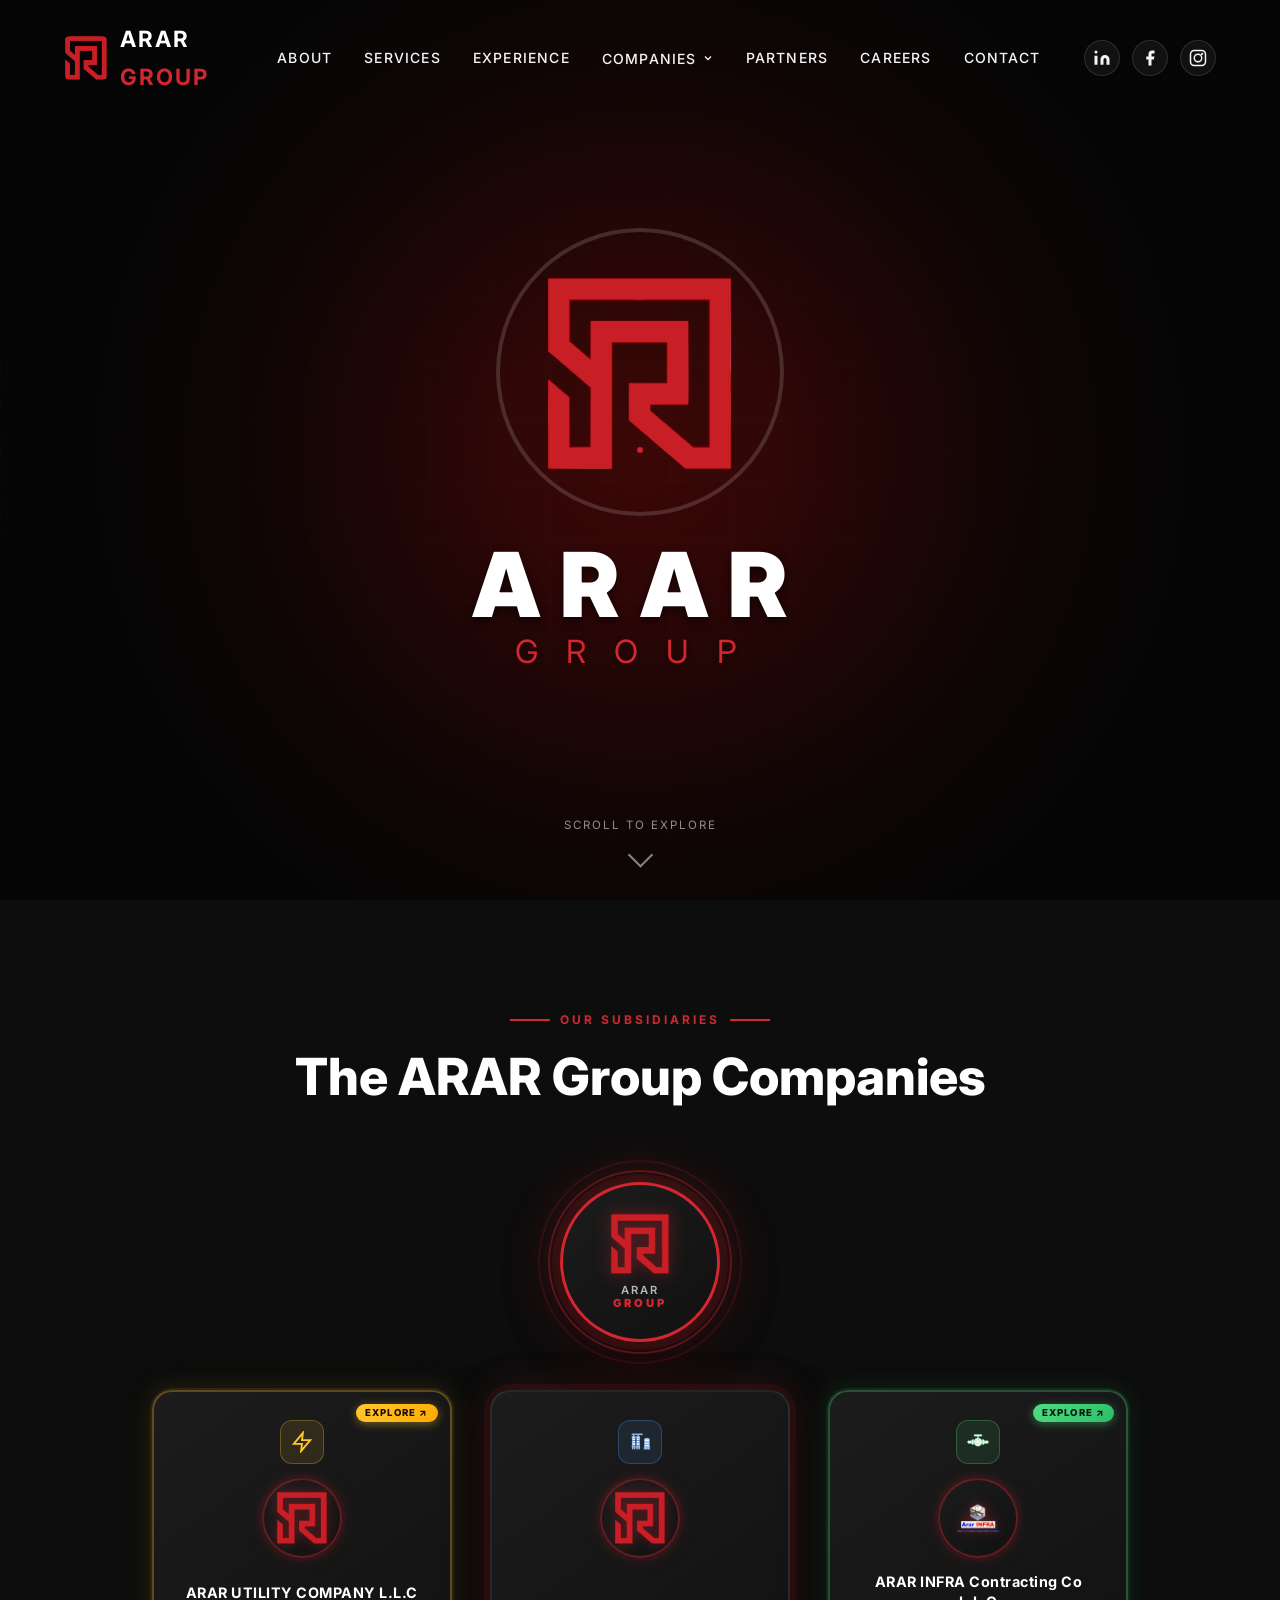
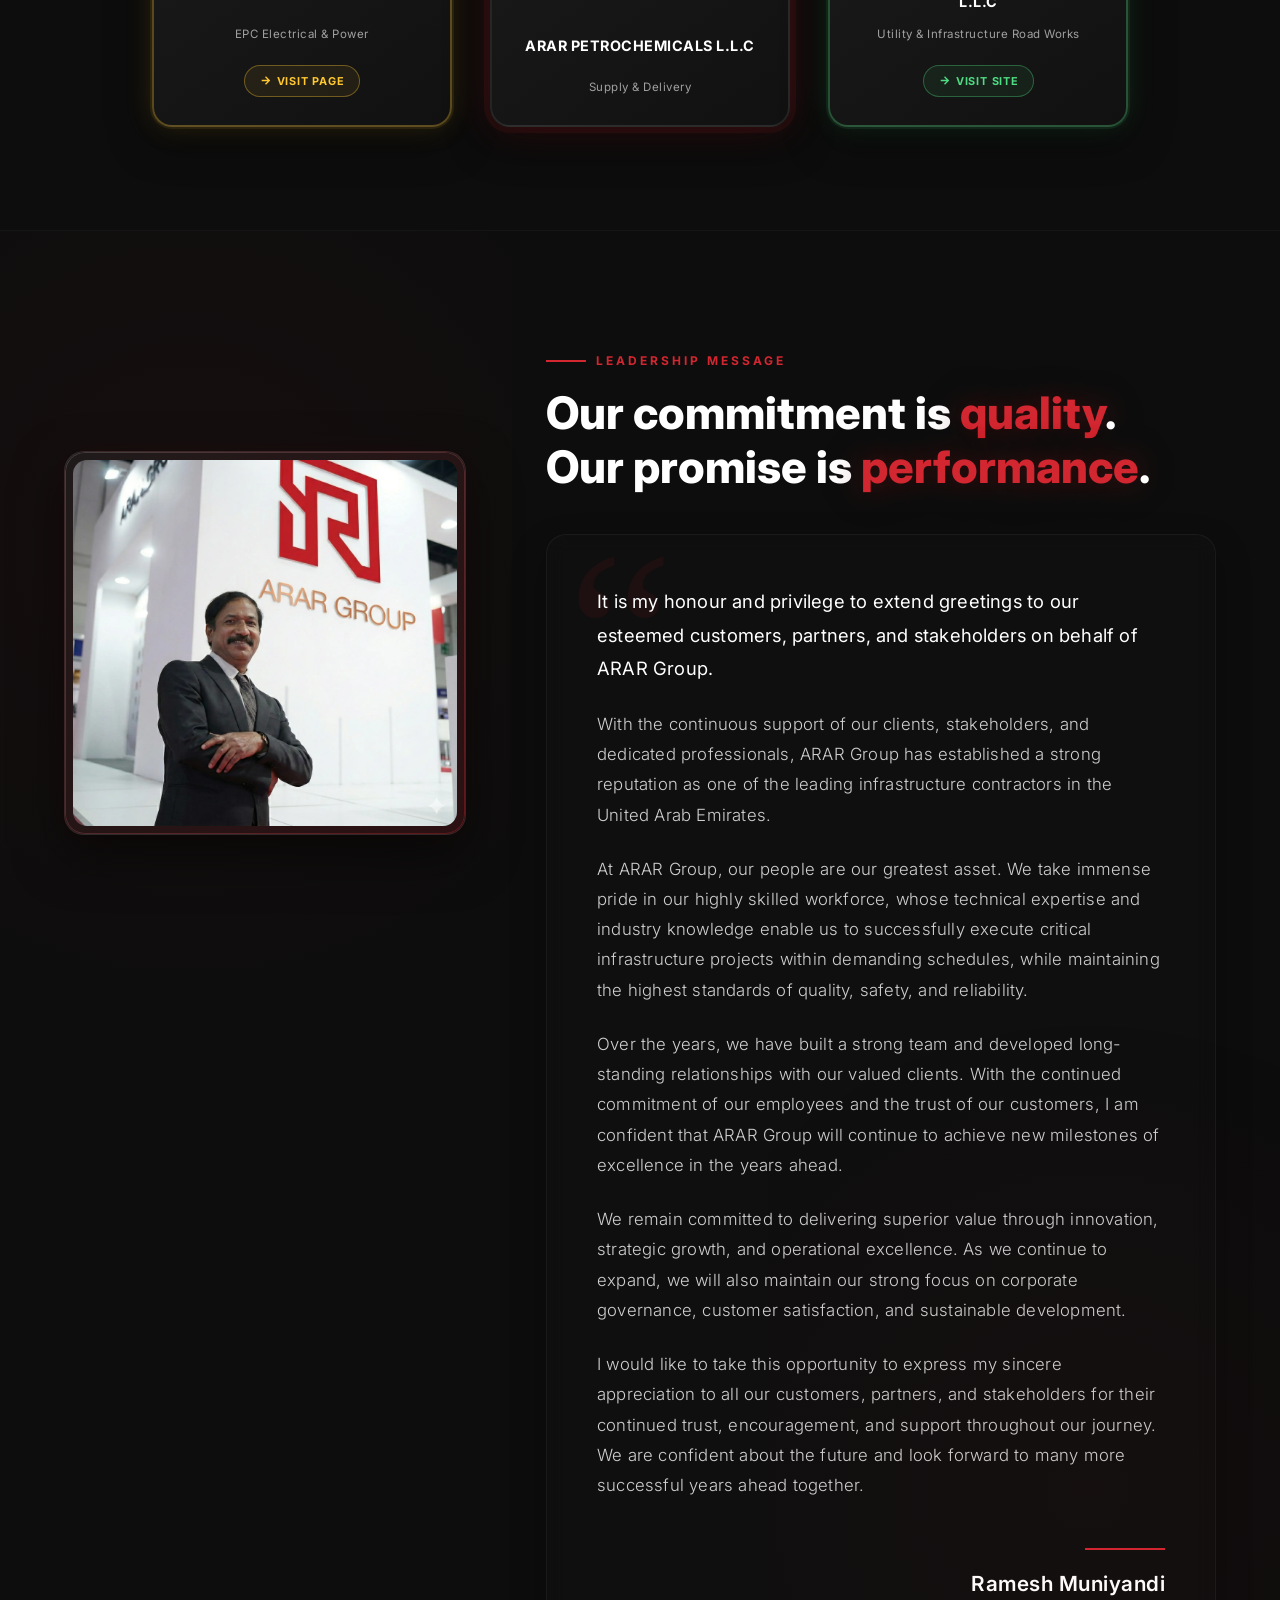
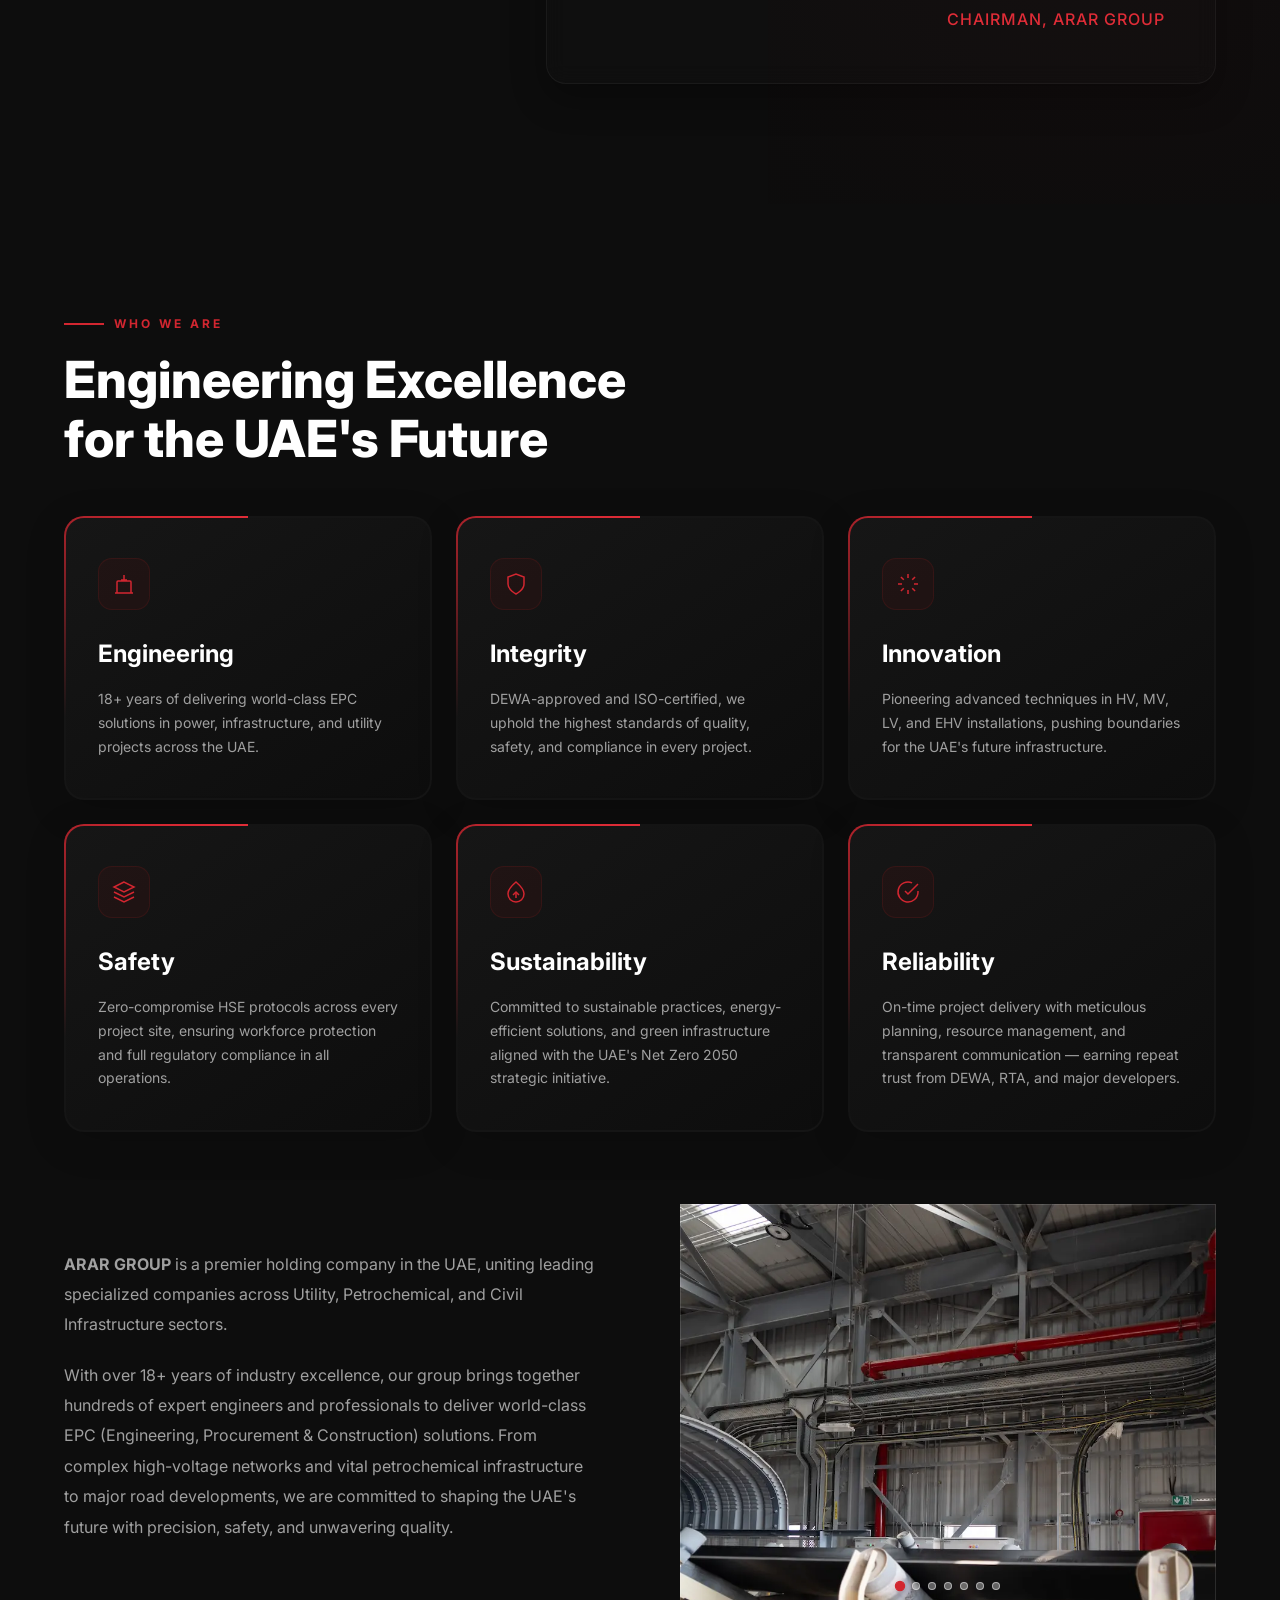
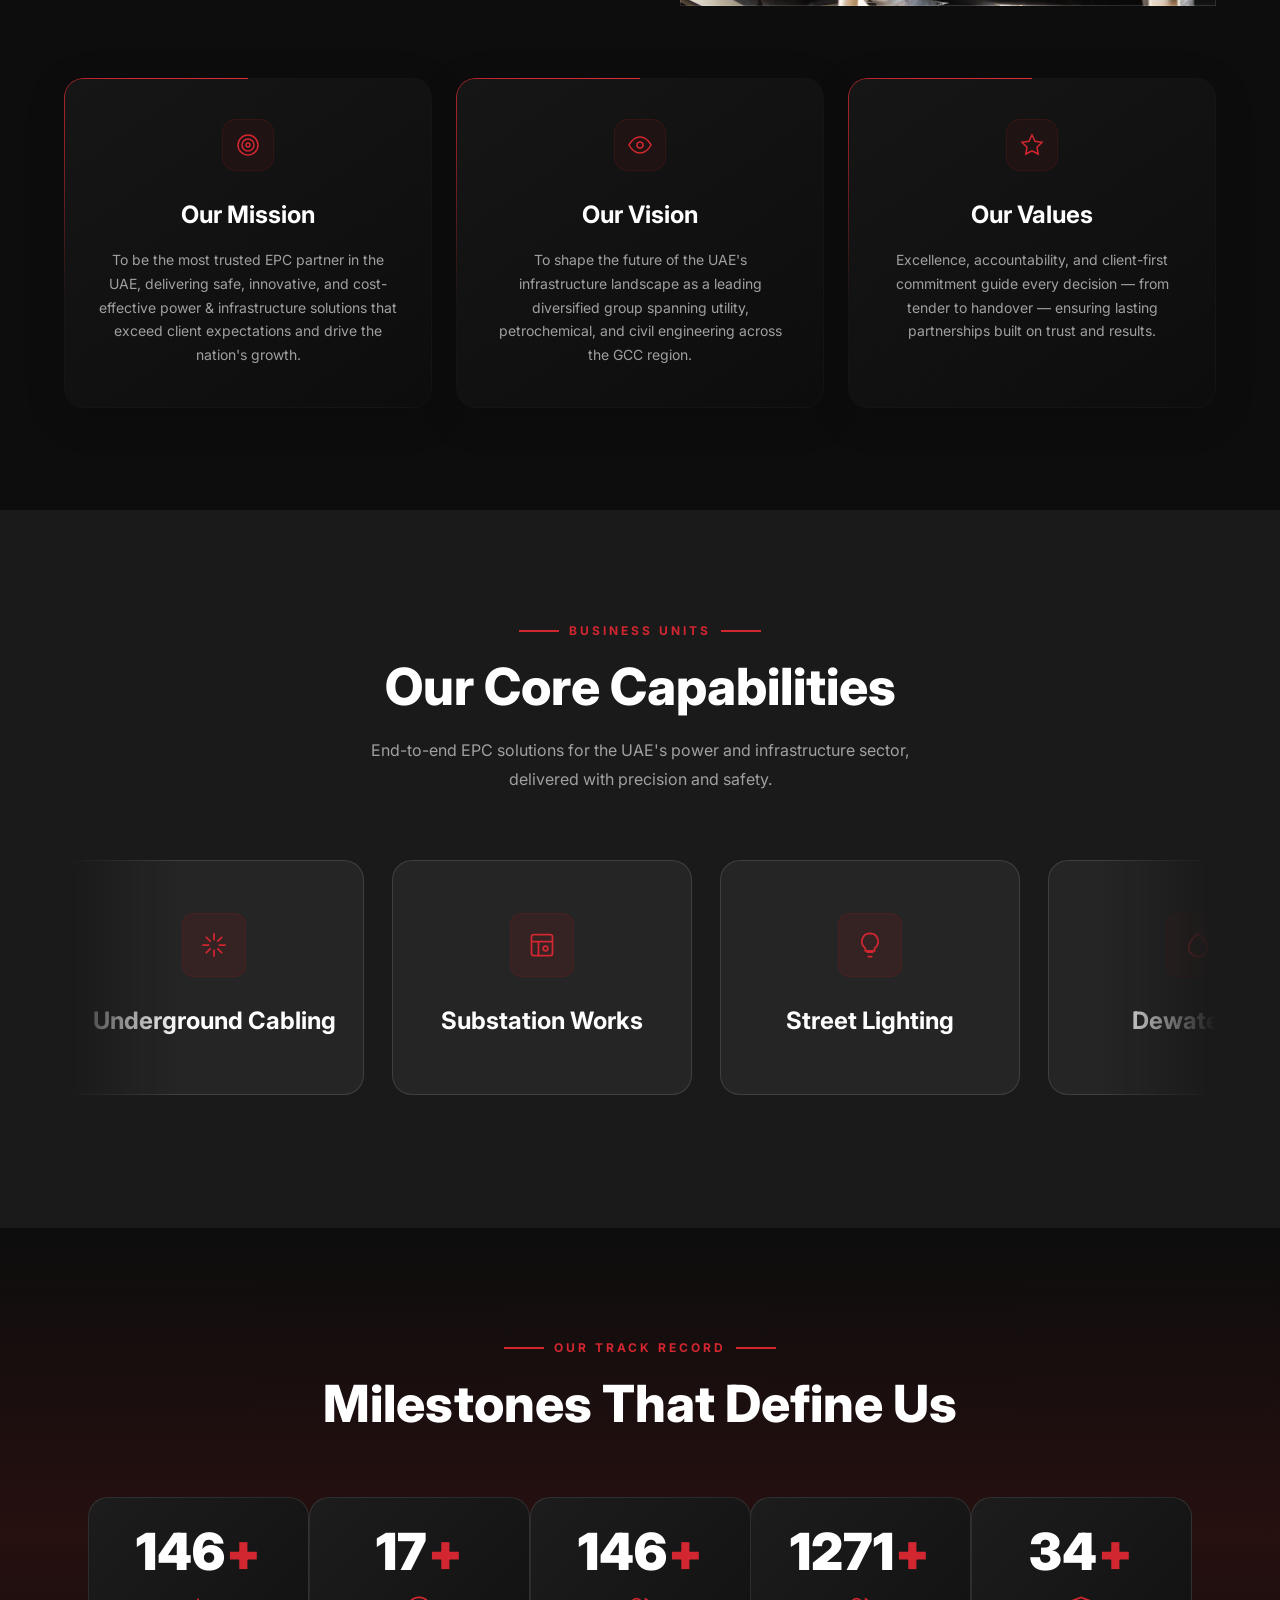
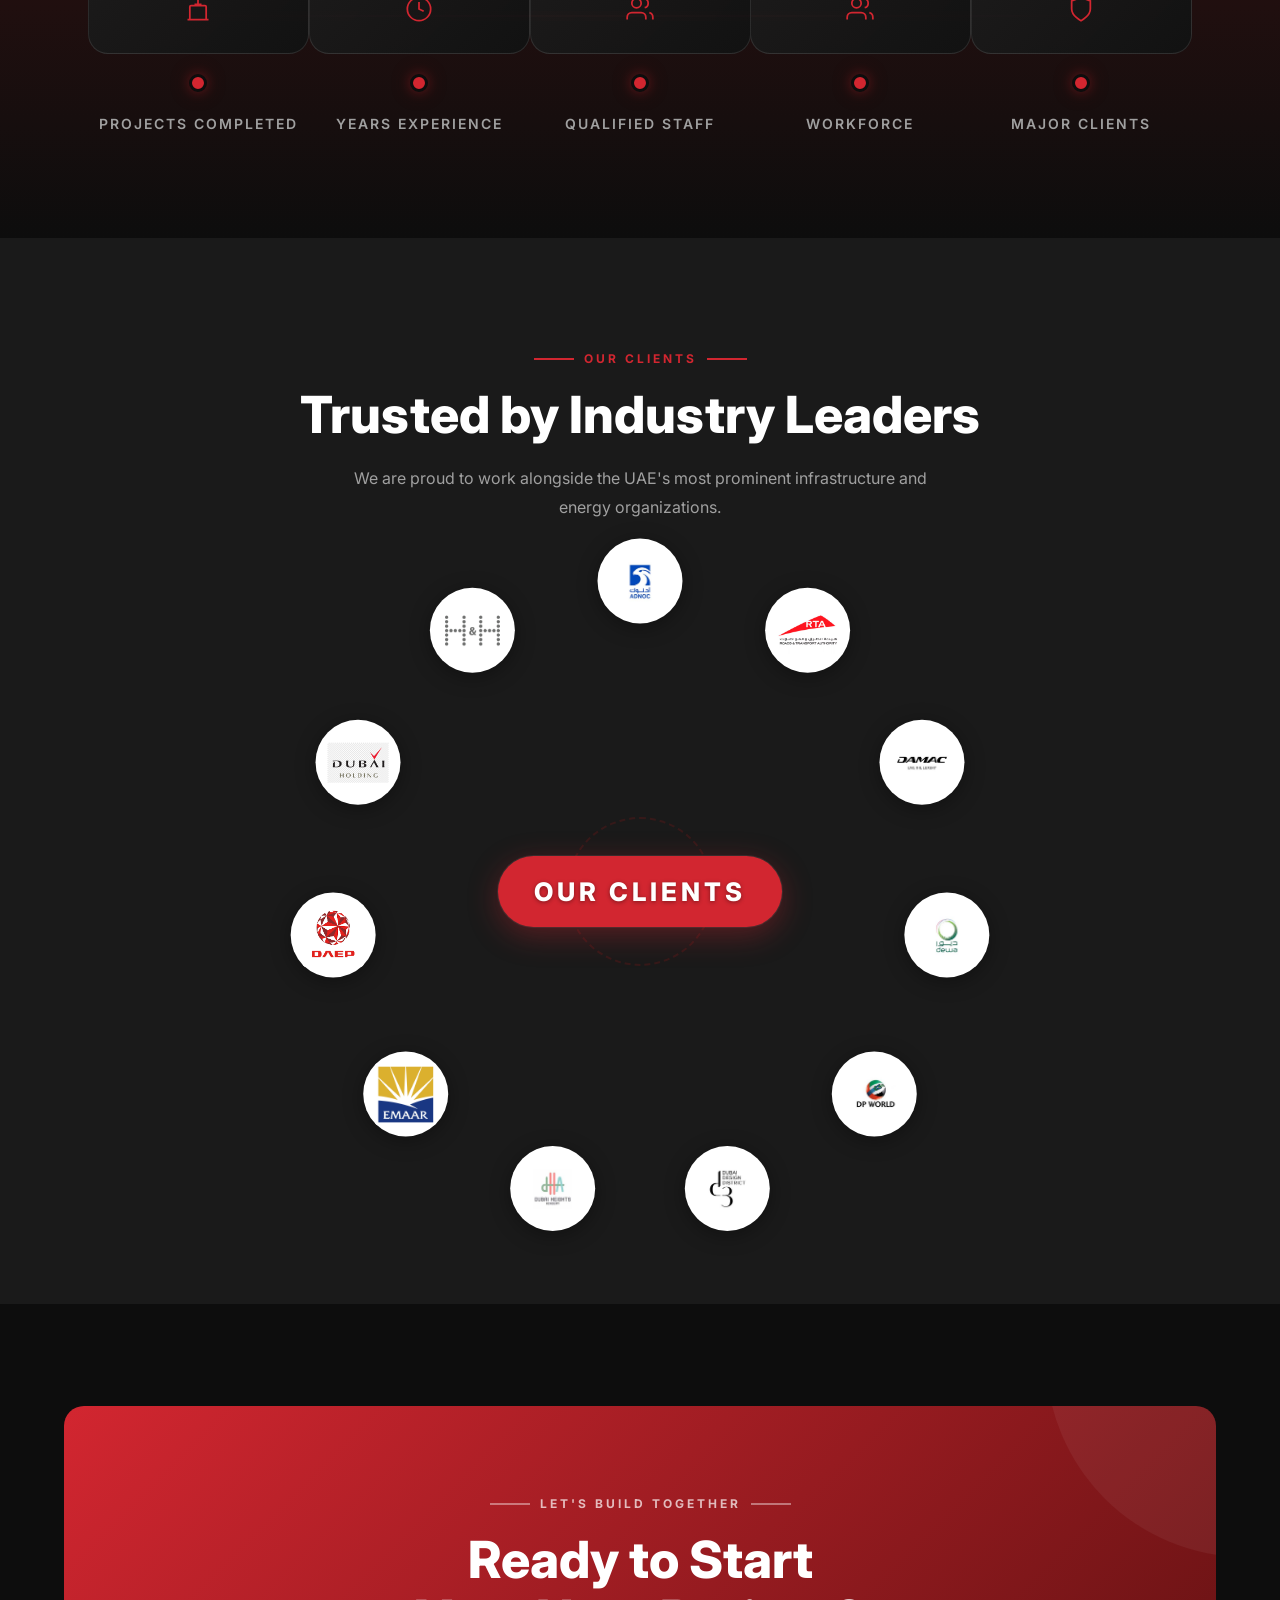
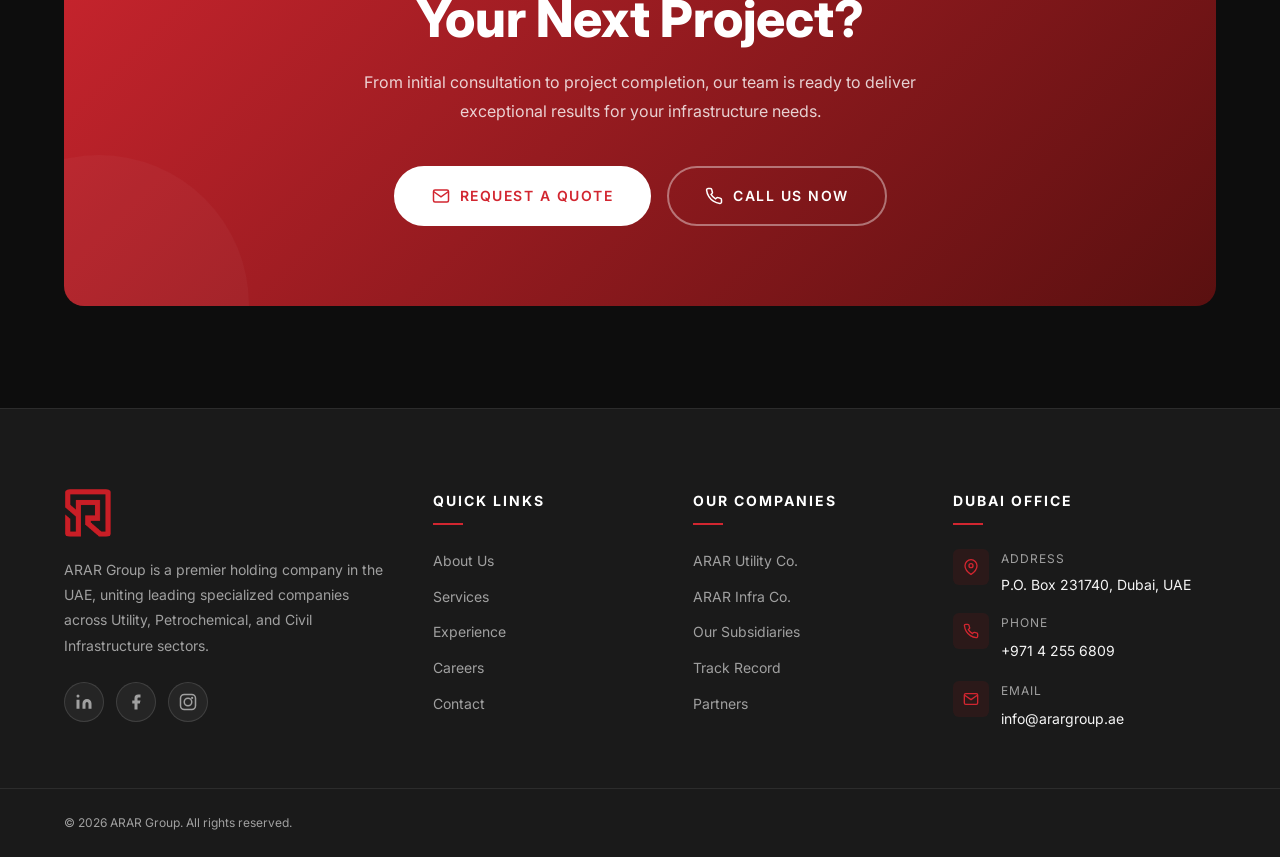
==== commit 0d3710c1: "Career and utility separate" ====
--- a/index.html
+++ b/index.html
@@ -72,7 +72,7 @@
             </svg>
           </button>
           <div class="nav-dropdown-panel" id="navCompaniesPanel" role="menu">
-            <a href="utility.html" class="nav-dd-item nav-dd-utility" role="menuitem">
+            <a href="/utility" class="nav-dd-item nav-dd-utility" role="menuitem">
               <span class="nav-dd-dot nav-dd-dot--utility"></span>
               <span class="nav-dd-info">
                 <span class="nav-dd-name">ARAR Utility Co.</span>
@@ -105,7 +105,7 @@
           </div>
         </div>
         <a href="#clients">Partners</a>
-        <a href="careers.html">Careers</a>
+        <a href="/careers">Careers</a>
         <a href="#contact">Contact</a>
         <div class="nav-social">
           <a href="https://ae.linkedin.com/company/arar-utility-company-llc" aria-label="LinkedIn" target="_blank"
@@ -155,7 +155,7 @@
         </svg>
       </button>
       <div class="mobile-companies-list" id="mobileCompaniesList">
-        <a href="utility.html" class="mobile-company-link mobile-company-utility">
+        <a href="/utility" class="mobile-company-link mobile-company-utility">
           <span class="mobile-co-dot mobile-co-dot--utility"></span>ARAR Utility Co.
         </a>
         <a href="https://www.ararinfra.com/" target="_blank" rel="noopener noreferrer"
@@ -168,7 +168,7 @@
       </div>
     </div>
     <a href="#clients" class="mobile-nav-link">Partners</a>
-    <a href="careers.html" class="mobile-nav-link">Careers</a>
+    <a href="/careers" class="mobile-nav-link">Careers</a>
     <a href="#contact" class="mobile-nav-link">Contact</a>
     <div class="mobile-social">
       <a href="https://ae.linkedin.com/company/arar-utility-company-llc" aria-label="LinkedIn" target="_blank" rel="noopener noreferrer">
@@ -293,7 +293,7 @@
 
           <!-- ARAR Utility -->
           <div class="rf-node rf-child rf-utility" id="rfUtility" data-branch="utility">
-            <a href="utility.html" class="rf-node-inner rf-node-inner--link rf-node-inner--clickable">
+            <a href="/utility" class="rf-node-inner rf-node-inner--link rf-node-inner--clickable">
               <div class="rf-clickable-badge">Explore &#x2197;</div>
               <div class="rf-child-icon rf-icon-utility">
                 <svg viewBox="0 0 24 24" fill="none" stroke="currentColor" stroke-width="2">
@@ -1034,7 +1034,7 @@
               <li><a href="#about">About Us</a></li>
               <li><a href="#services">Services</a></li>
               <li><a href="#stats">Experience</a></li>
-              <li><a href="careers.html">Careers</a></li>
+              <li><a href="/careers">Careers</a></li>
               <li><a href="#contact">Contact</a></li>
             </ul>
           </div>
@@ -1043,7 +1043,7 @@
           <div class="footer-col">
             <h4>Our Companies</h4>
             <ul>
-              <li><a href="utility.html">ARAR Utility Co.</a></li>
+              <li><a href="/utility">ARAR Utility Co.</a></li>
               <li><a href="https://www.ararinfra.com/" target="_blank" rel="noopener noreferrer">ARAR Infra Co.</a></li>
               <li><a href="#showcase">Our Subsidiaries</a></li>
               <li><a href="#stats">Track Record</a></li>
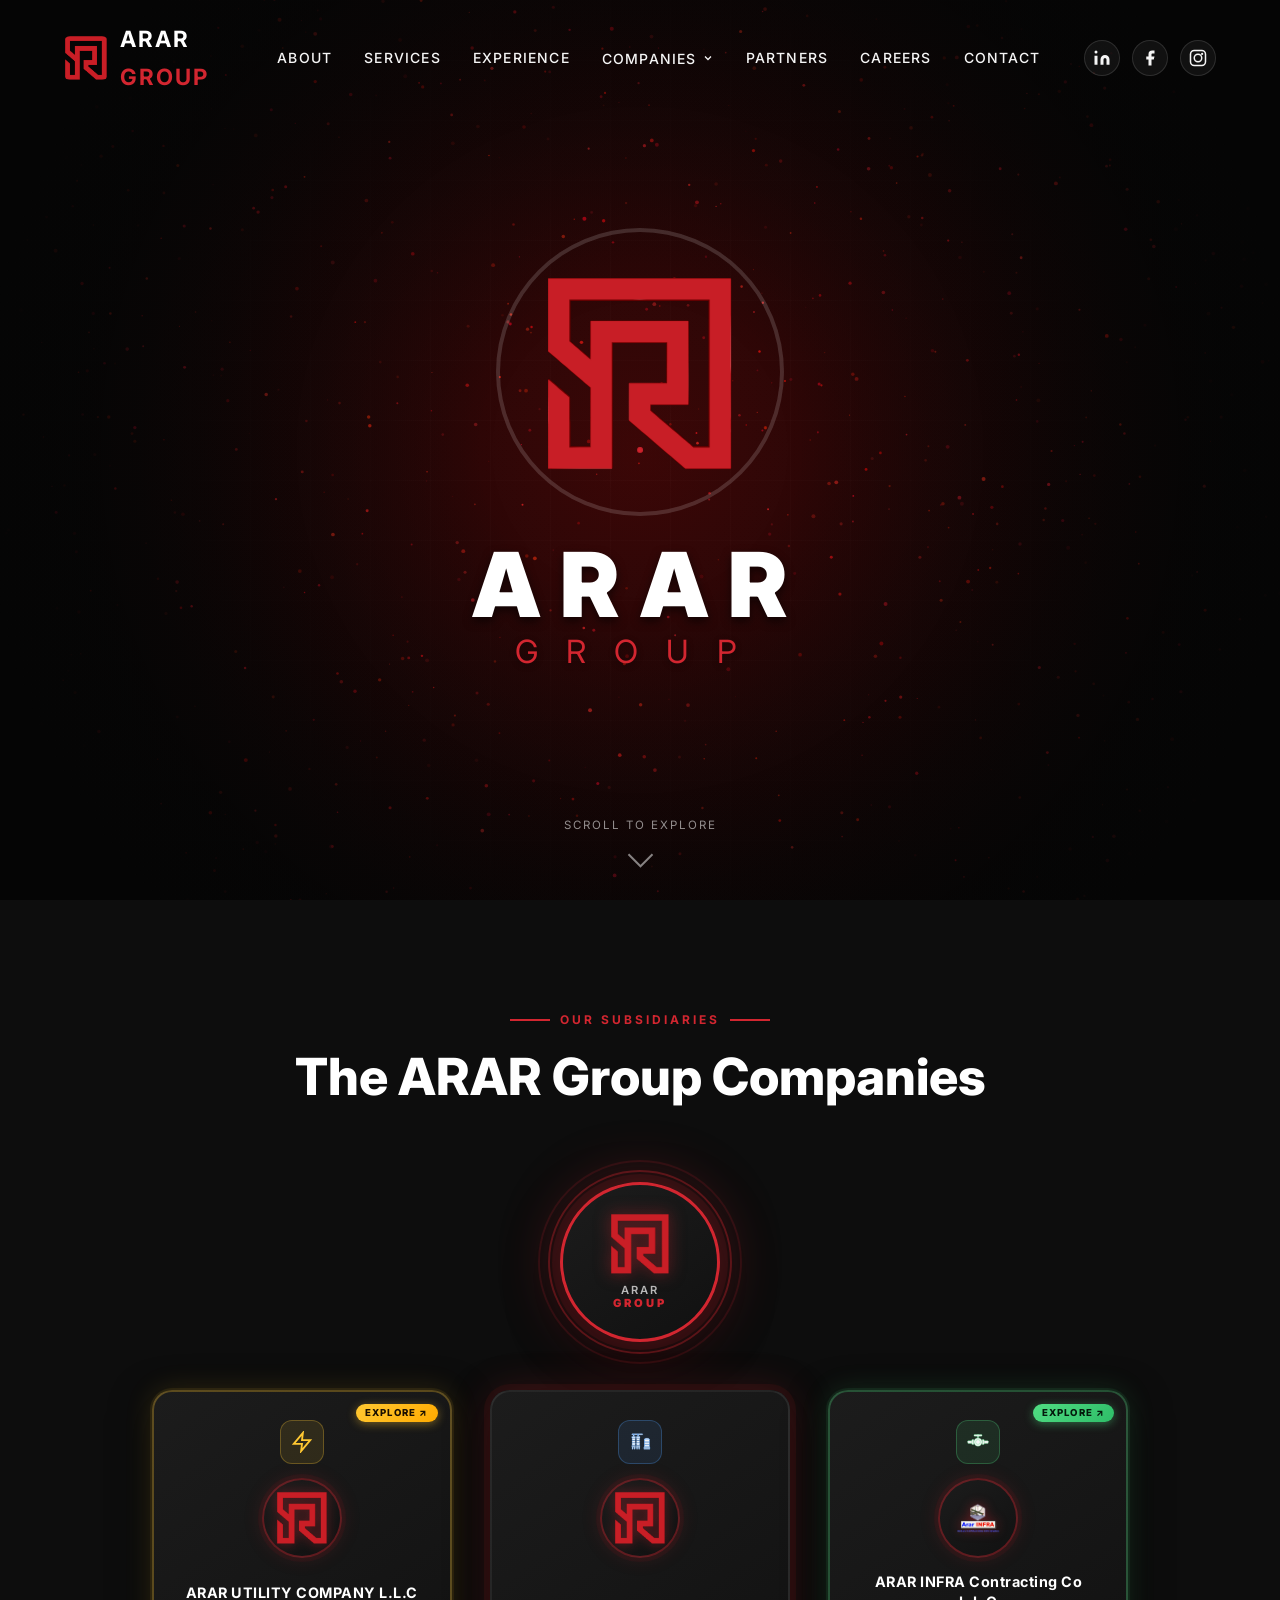
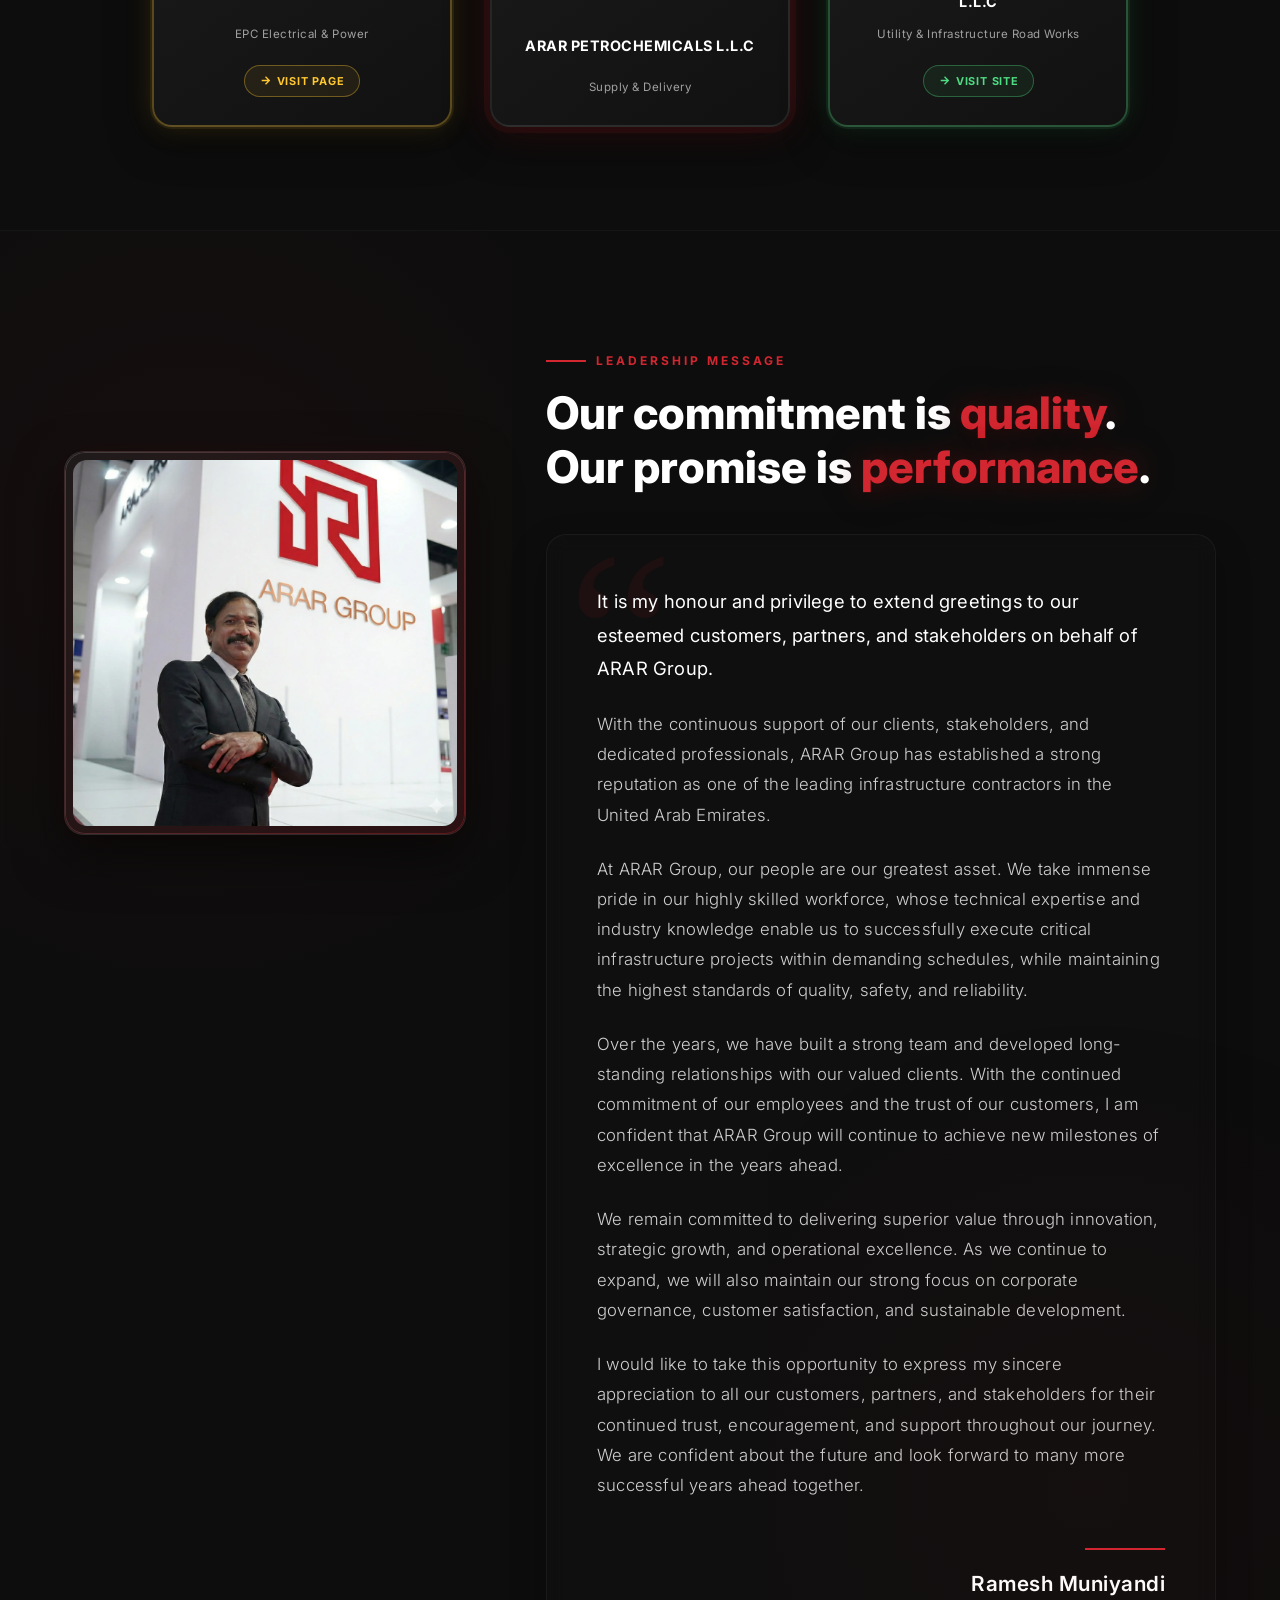
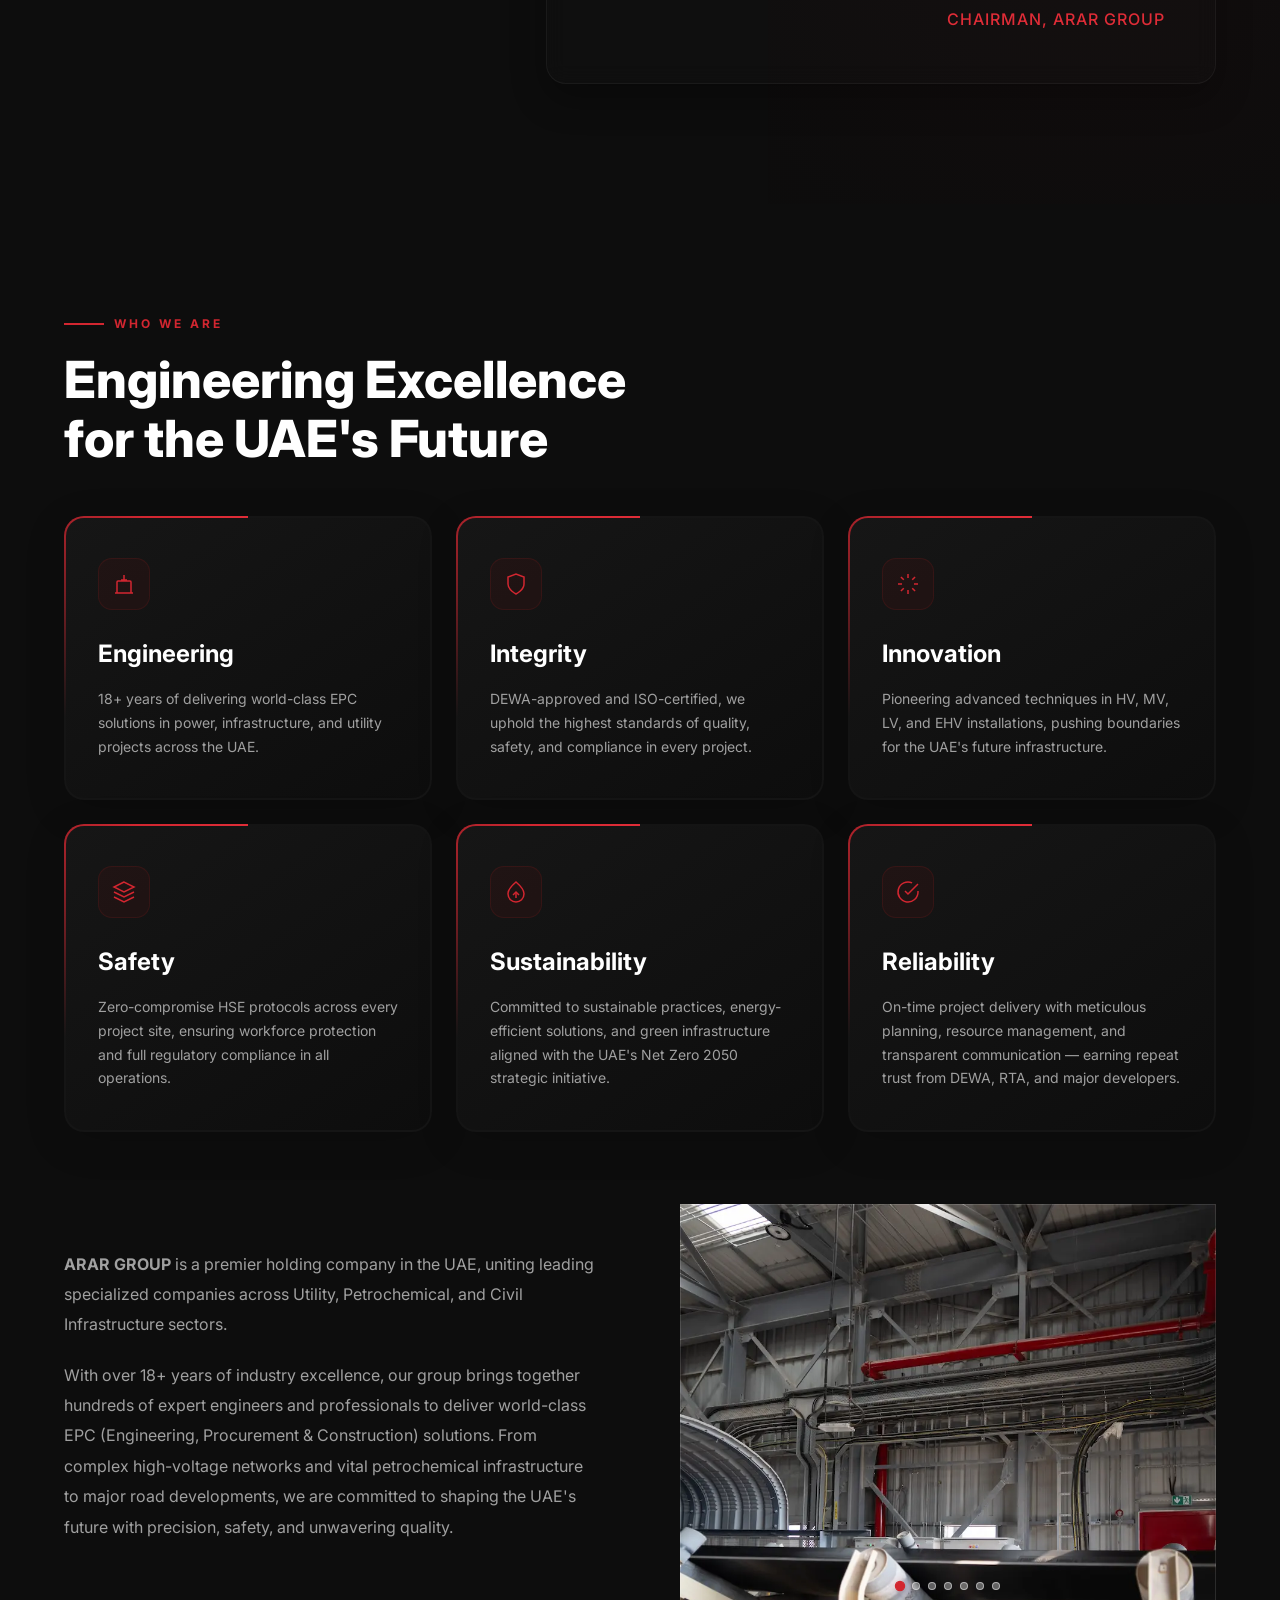
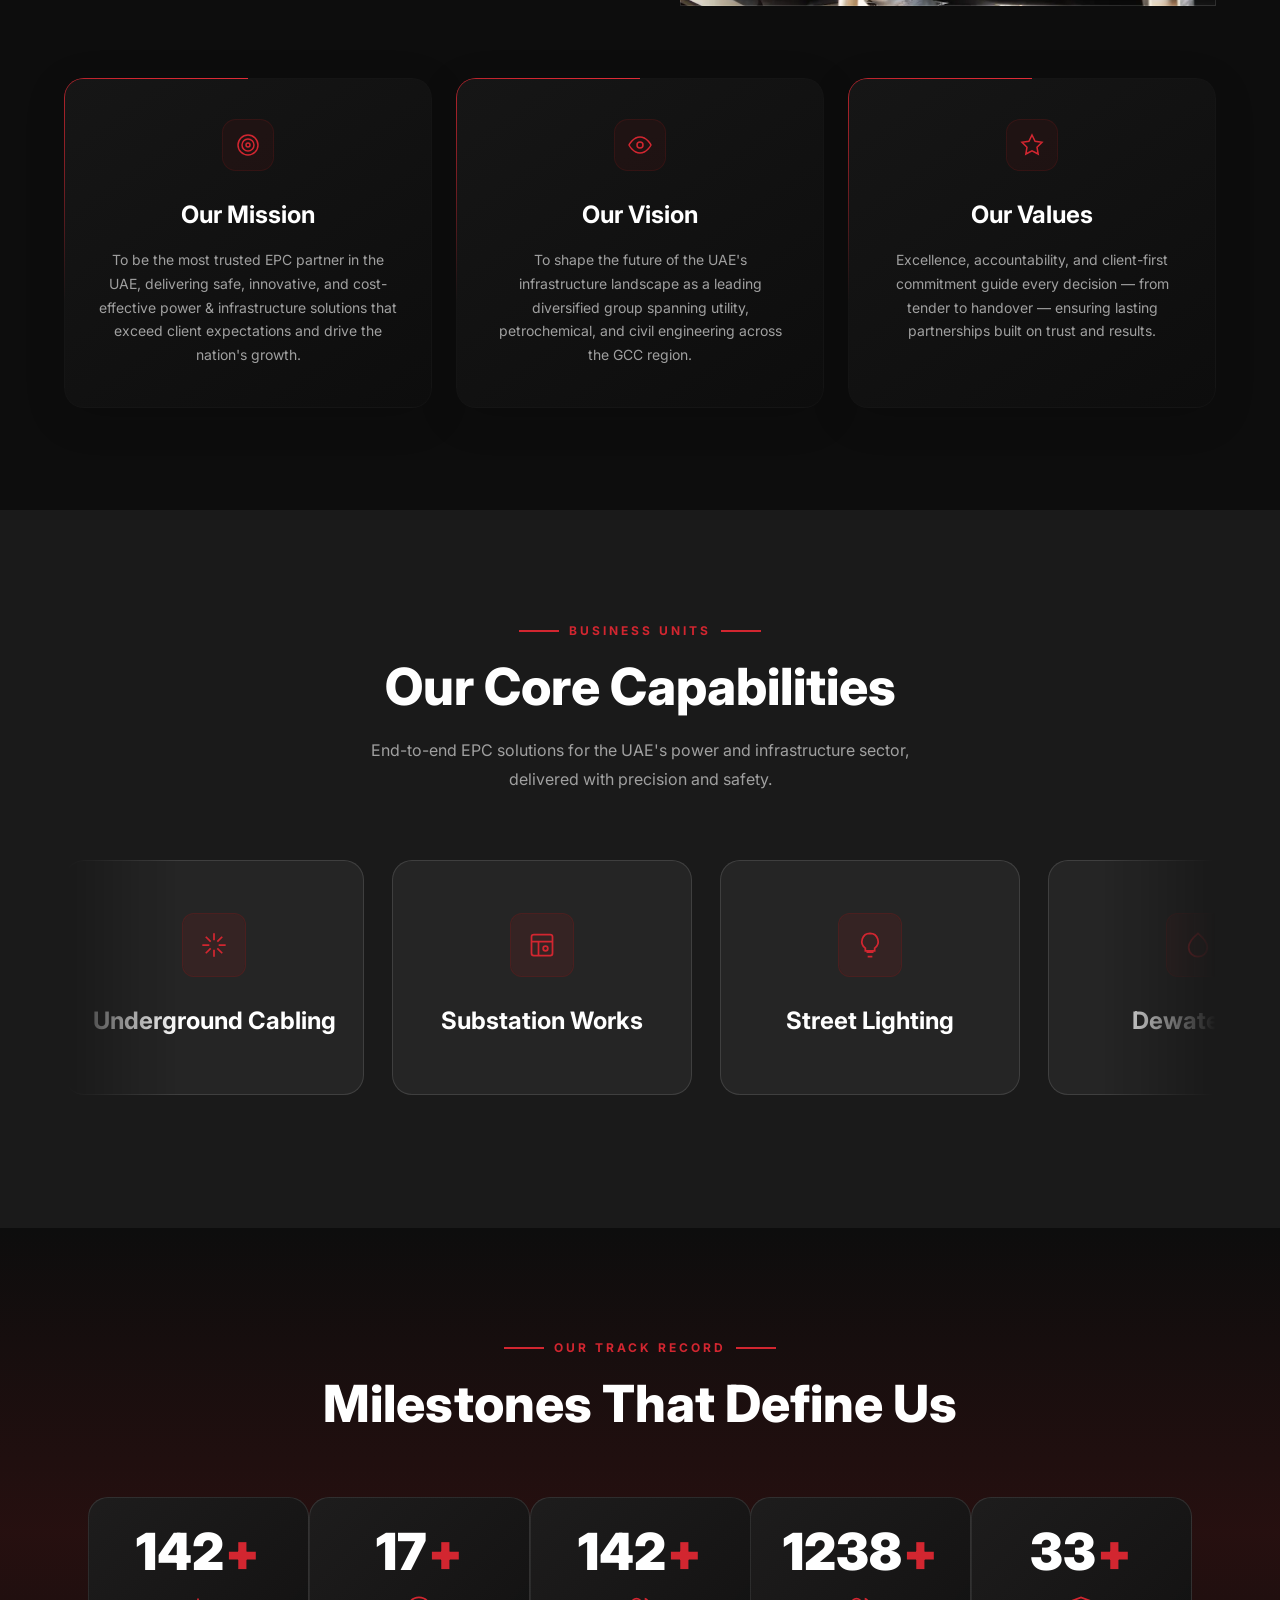
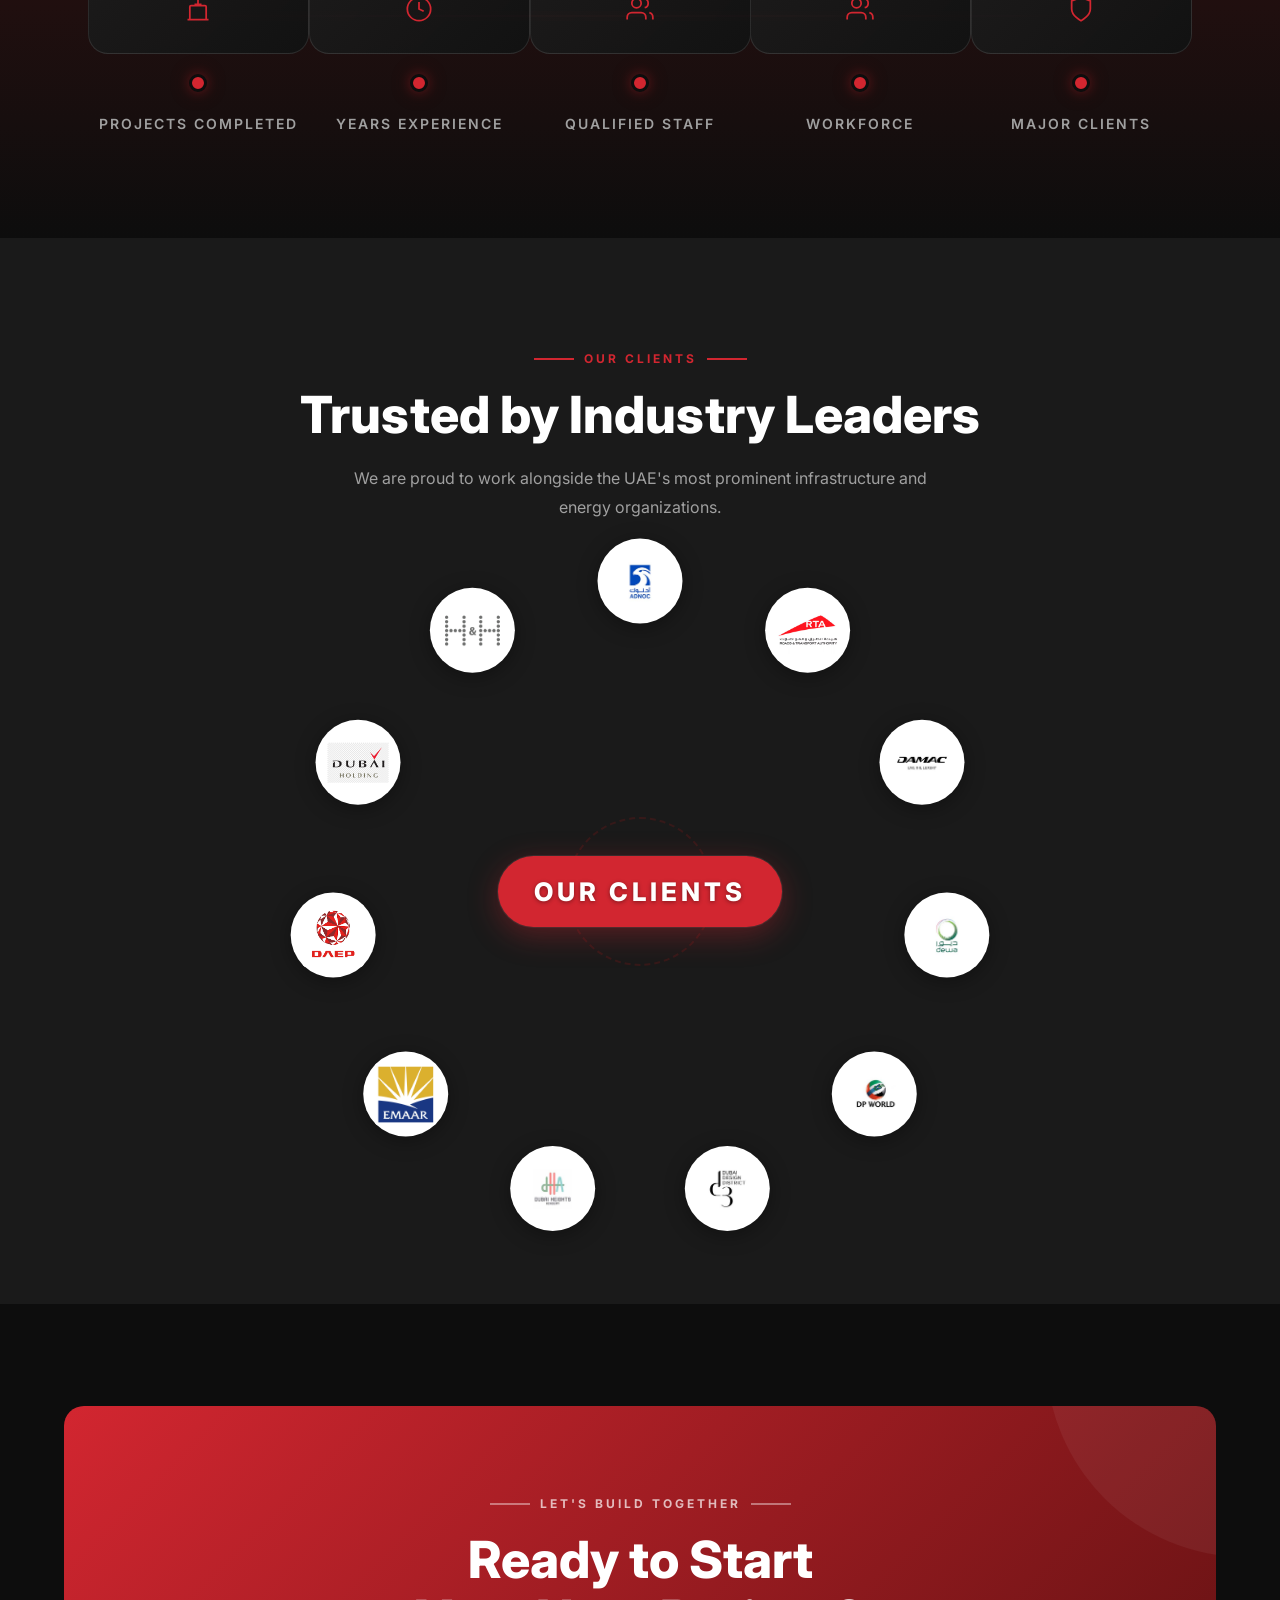
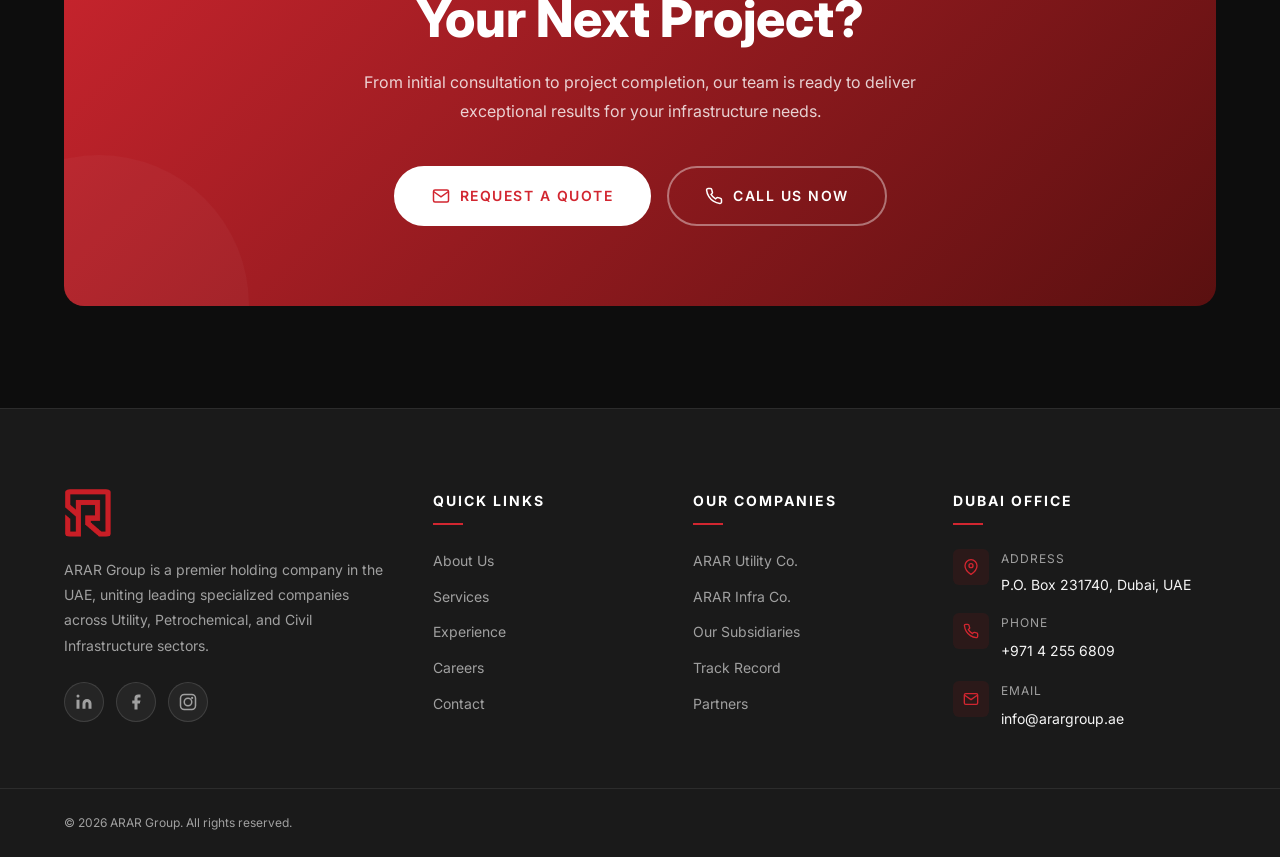
==== commit 9000b0d8: "remove url .html" ====
--- a/index.html
+++ b/index.html
@@ -72,7 +72,7 @@
             </svg>
           </button>
           <div class="nav-dropdown-panel" id="navCompaniesPanel" role="menu">
-            <a href="/utility" class="nav-dd-item nav-dd-utility" role="menuitem">
+            <a href="/utility/" class="nav-dd-item nav-dd-utility" role="menuitem">
               <span class="nav-dd-dot nav-dd-dot--utility"></span>
               <span class="nav-dd-info">
                 <span class="nav-dd-name">ARAR Utility Co.</span>
@@ -105,7 +105,7 @@
           </div>
         </div>
         <a href="#clients">Partners</a>
-        <a href="/careers">Careers</a>
+        <a href="/careers/">Careers</a>
         <a href="#contact">Contact</a>
         <div class="nav-social">
           <a href="https://ae.linkedin.com/company/arar-utility-company-llc" aria-label="LinkedIn" target="_blank"
@@ -155,7 +155,7 @@
         </svg>
       </button>
       <div class="mobile-companies-list" id="mobileCompaniesList">
-        <a href="/utility" class="mobile-company-link mobile-company-utility">
+        <a href="/utility/" class="mobile-company-link mobile-company-utility">
           <span class="mobile-co-dot mobile-co-dot--utility"></span>ARAR Utility Co.
         </a>
         <a href="https://www.ararinfra.com/" target="_blank" rel="noopener noreferrer"
@@ -168,7 +168,7 @@
       </div>
     </div>
     <a href="#clients" class="mobile-nav-link">Partners</a>
-    <a href="/careers" class="mobile-nav-link">Careers</a>
+    <a href="/careers/" class="mobile-nav-link">Careers</a>
     <a href="#contact" class="mobile-nav-link">Contact</a>
     <div class="mobile-social">
       <a href="https://ae.linkedin.com/company/arar-utility-company-llc" aria-label="LinkedIn" target="_blank" rel="noopener noreferrer">
@@ -293,7 +293,7 @@
 
           <!-- ARAR Utility -->
           <div class="rf-node rf-child rf-utility" id="rfUtility" data-branch="utility">
-            <a href="/utility" class="rf-node-inner rf-node-inner--link rf-node-inner--clickable">
+            <a href="/utility/" class="rf-node-inner rf-node-inner--link rf-node-inner--clickable">
               <div class="rf-clickable-badge">Explore &#x2197;</div>
               <div class="rf-child-icon rf-icon-utility">
                 <svg viewBox="0 0 24 24" fill="none" stroke="currentColor" stroke-width="2">
@@ -1034,7 +1034,7 @@
               <li><a href="#about">About Us</a></li>
               <li><a href="#services">Services</a></li>
               <li><a href="#stats">Experience</a></li>
-              <li><a href="/careers">Careers</a></li>
+              <li><a href="/careers/">Careers</a></li>
               <li><a href="#contact">Contact</a></li>
             </ul>
           </div>
@@ -1043,7 +1043,7 @@
           <div class="footer-col">
             <h4>Our Companies</h4>
             <ul>
-              <li><a href="/utility">ARAR Utility Co.</a></li>
+              <li><a href="/utility/">ARAR Utility Co.</a></li>
               <li><a href="https://www.ararinfra.com/" target="_blank" rel="noopener noreferrer">ARAR Infra Co.</a></li>
               <li><a href="#showcase">Our Subsidiaries</a></li>
               <li><a href="#stats">Track Record</a></li>
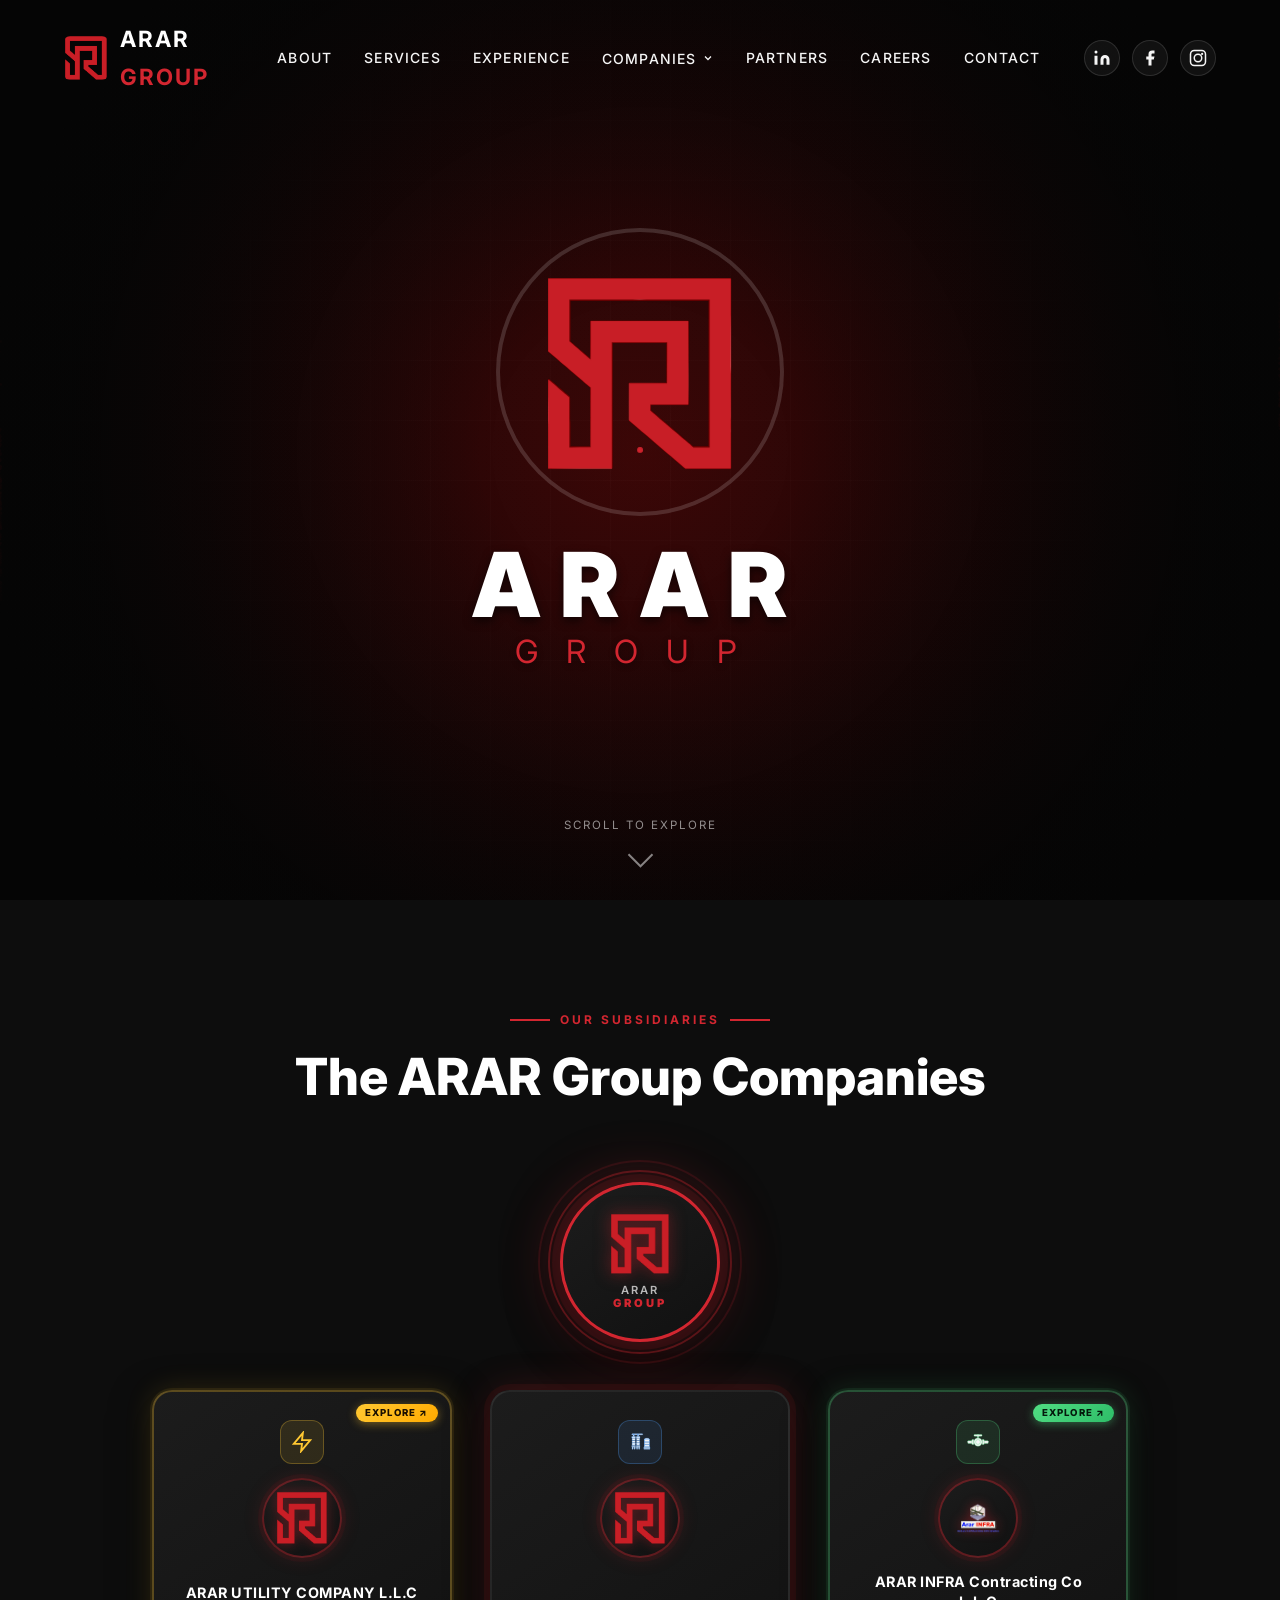
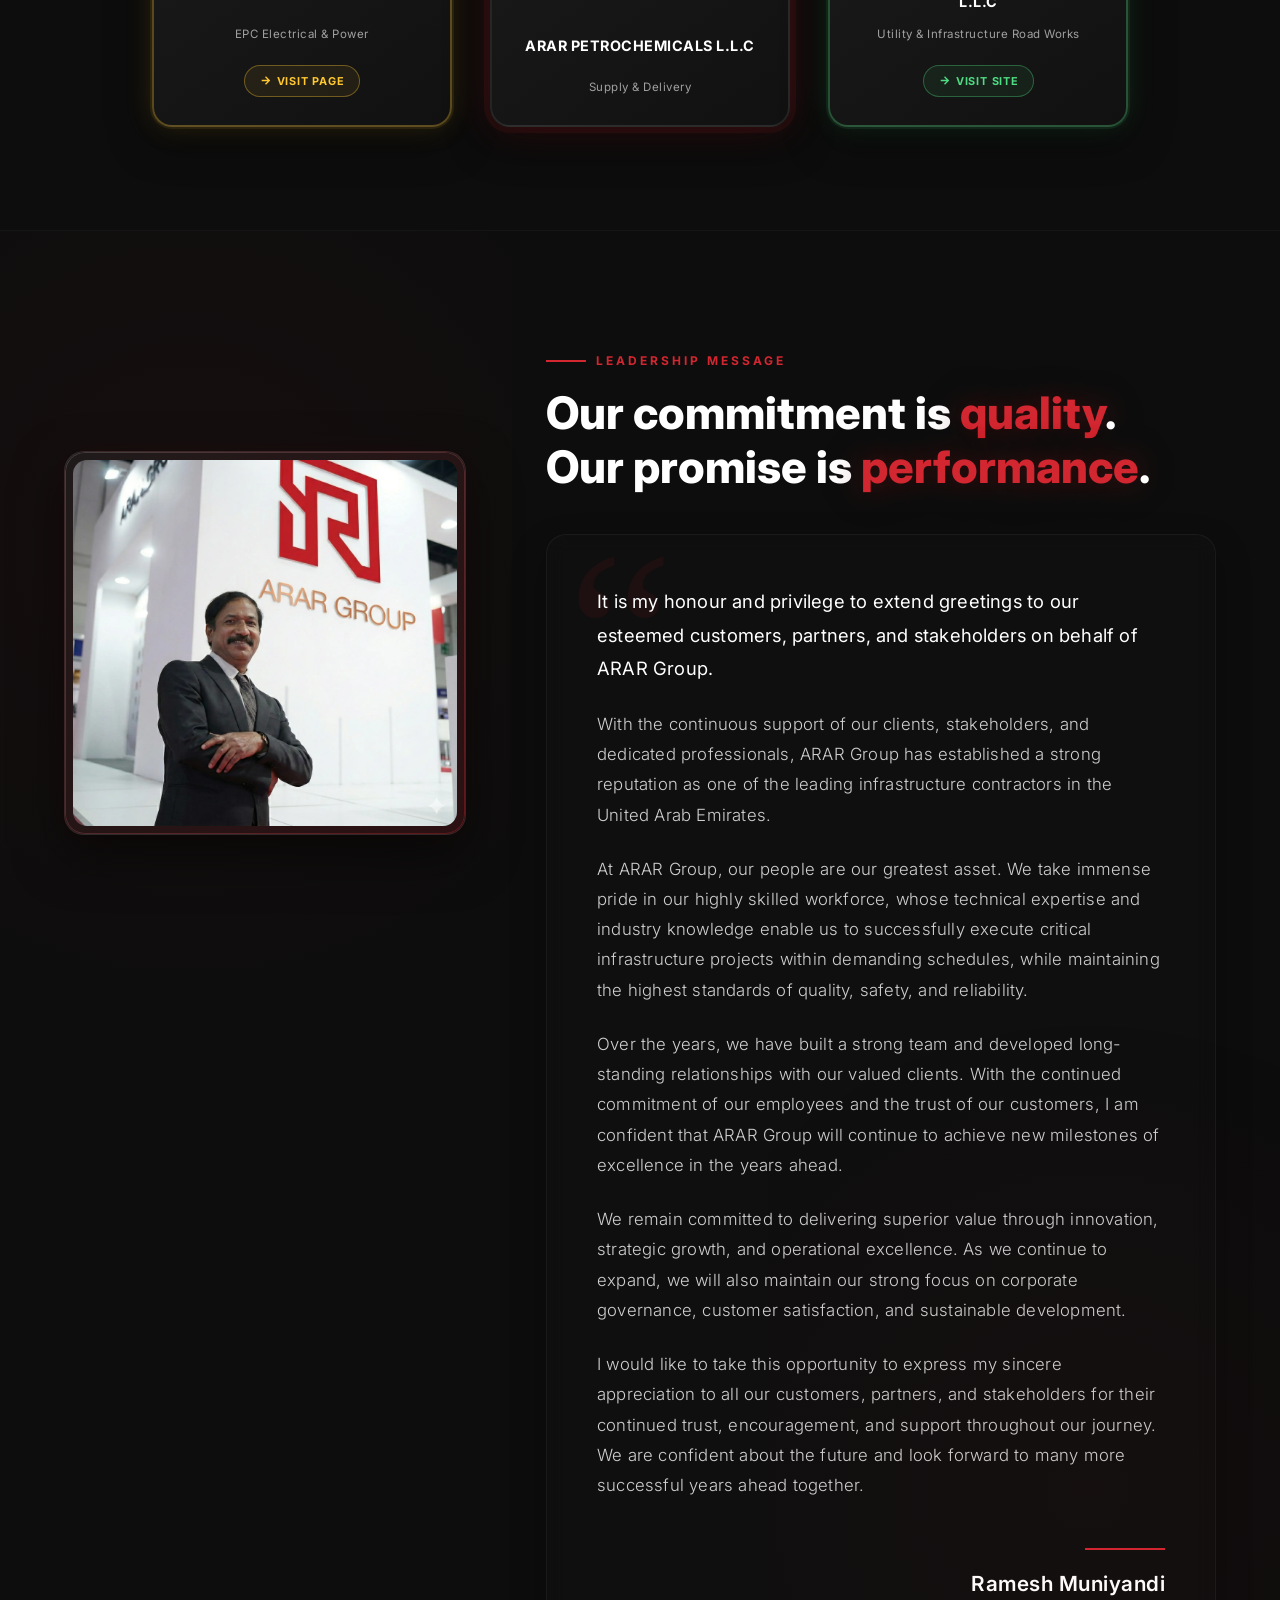
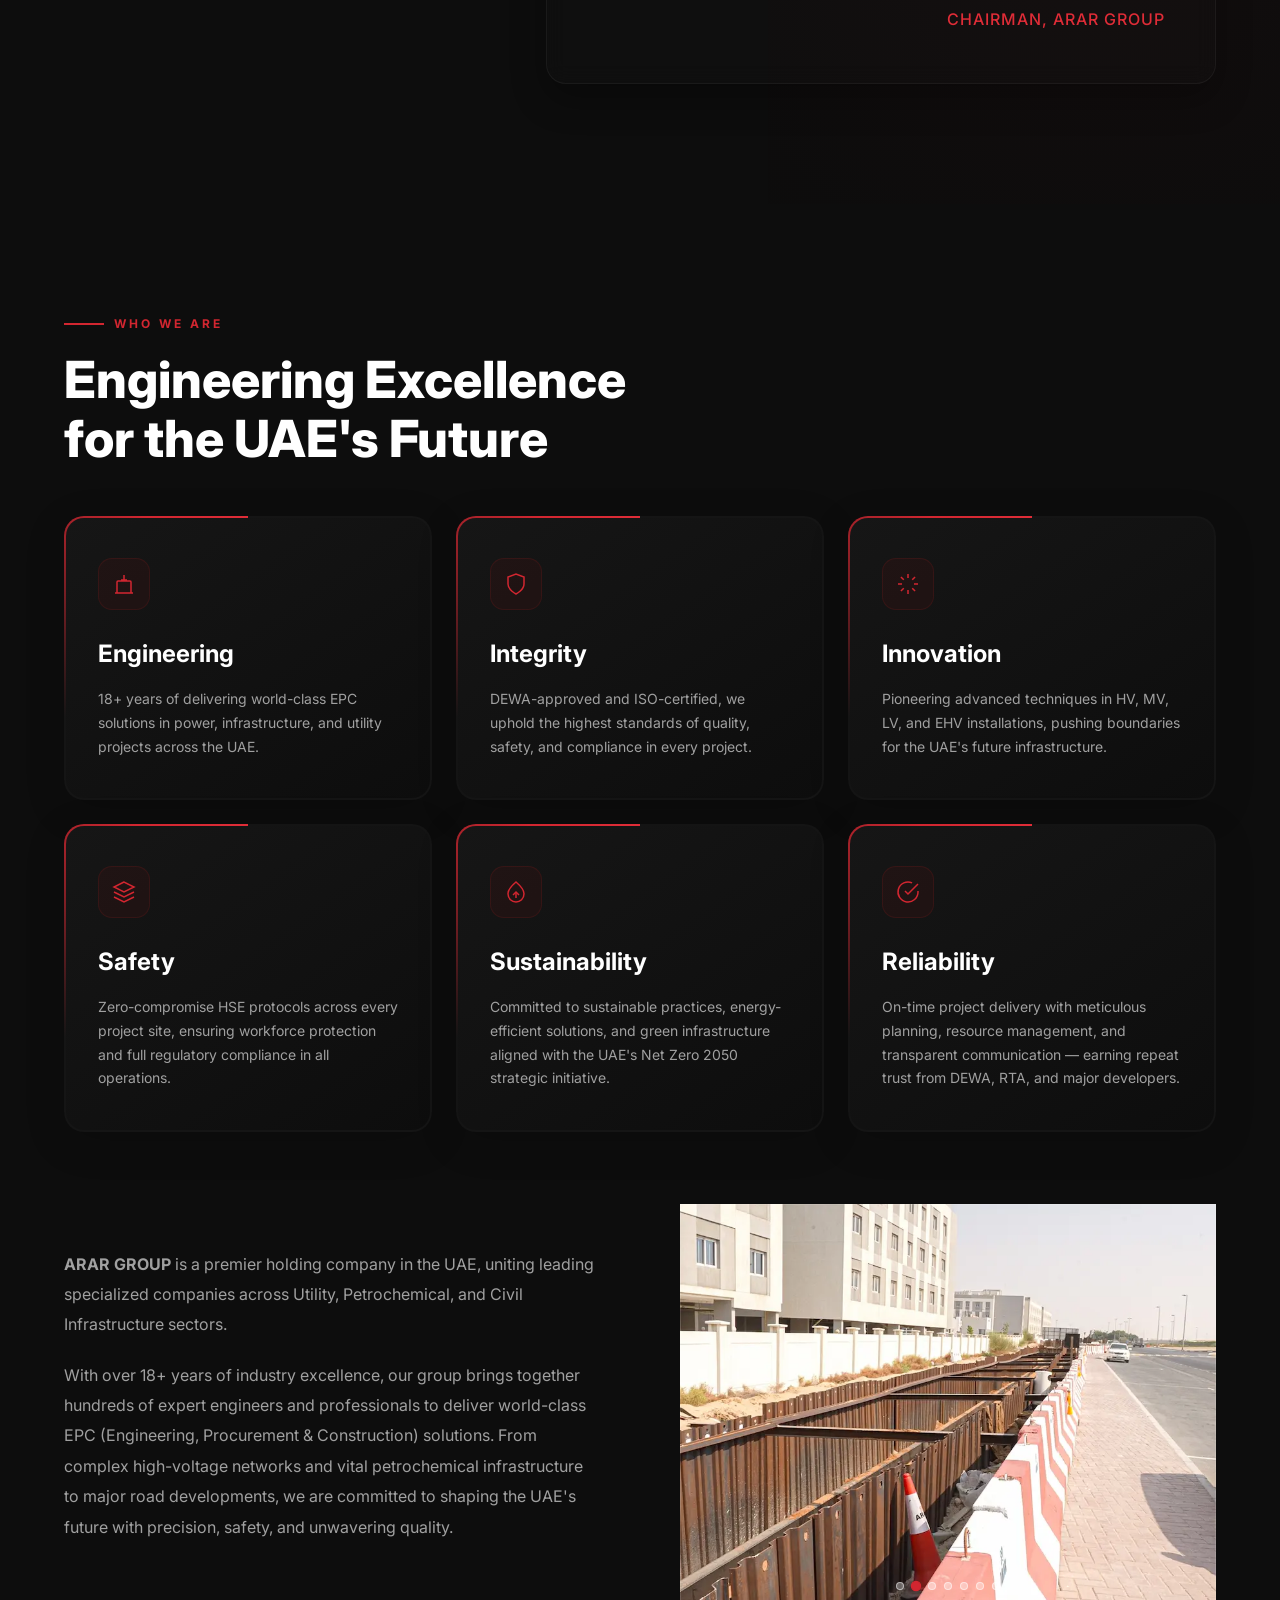
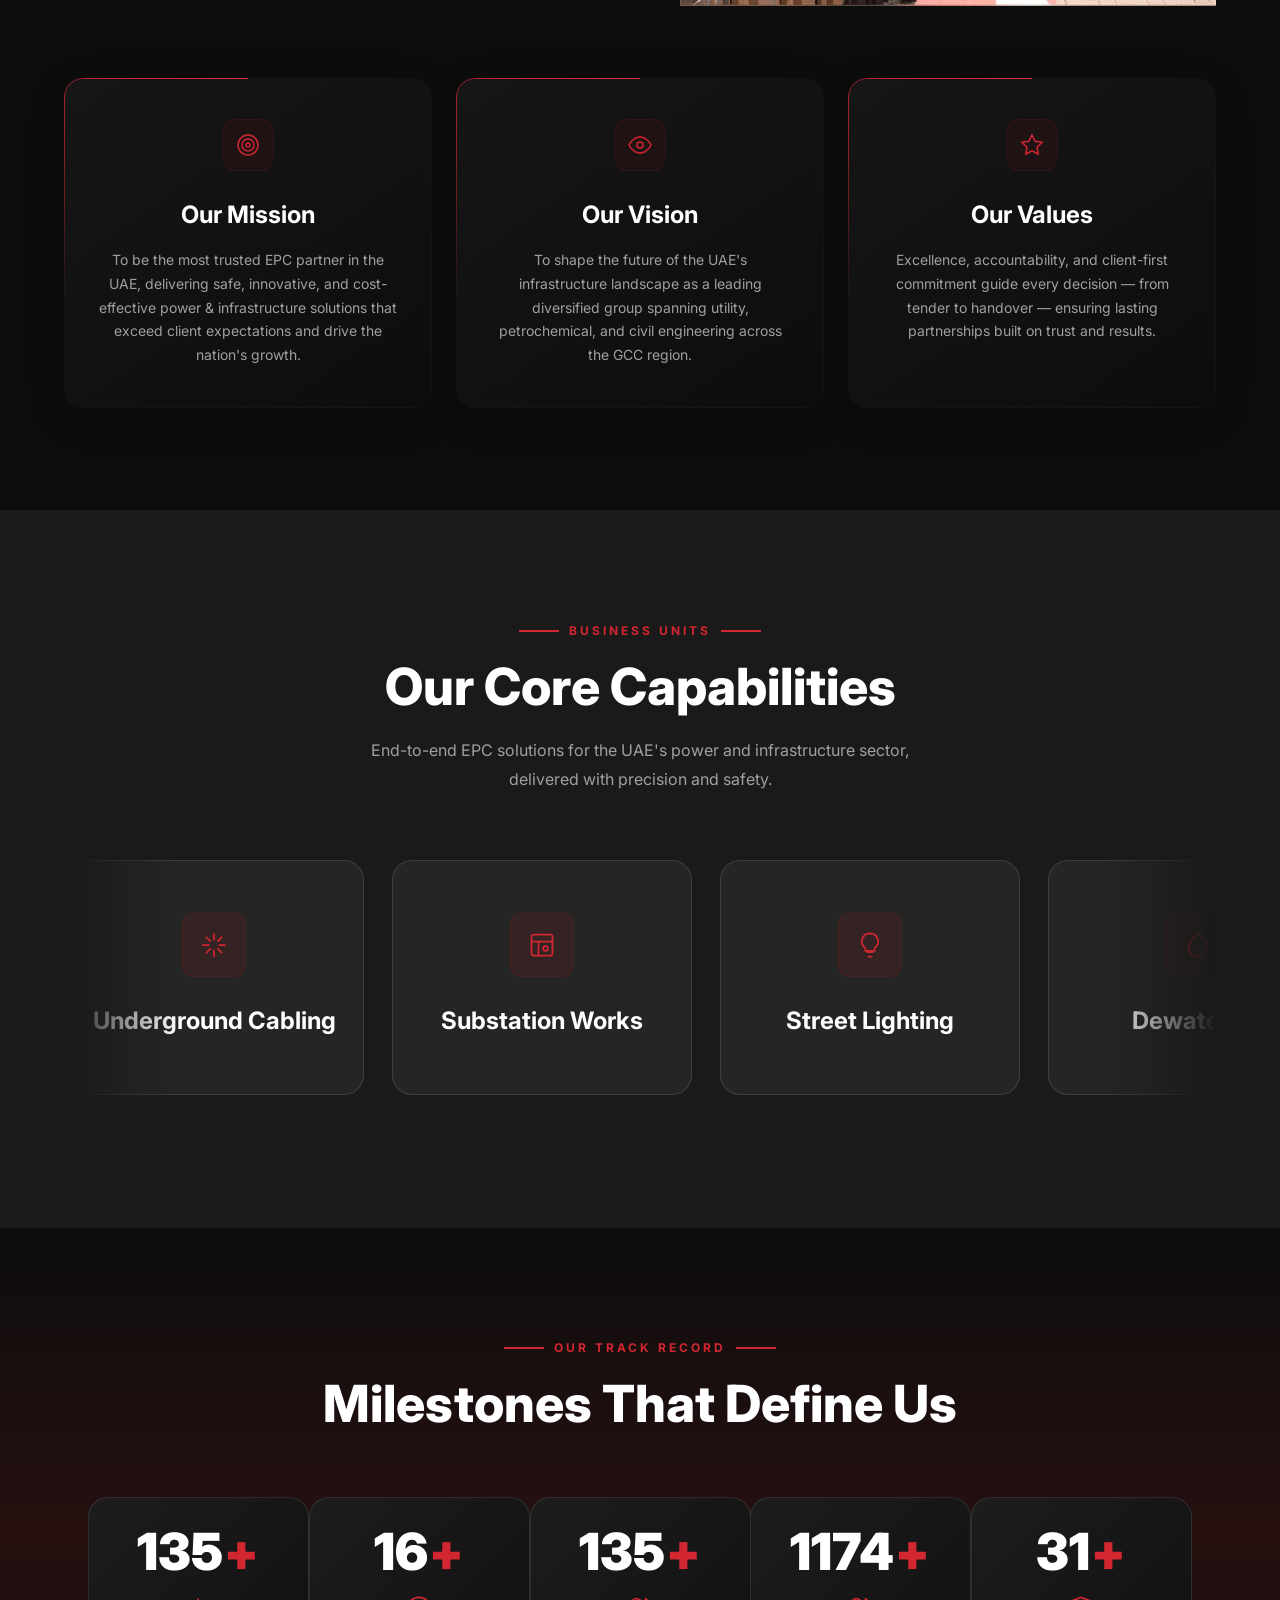
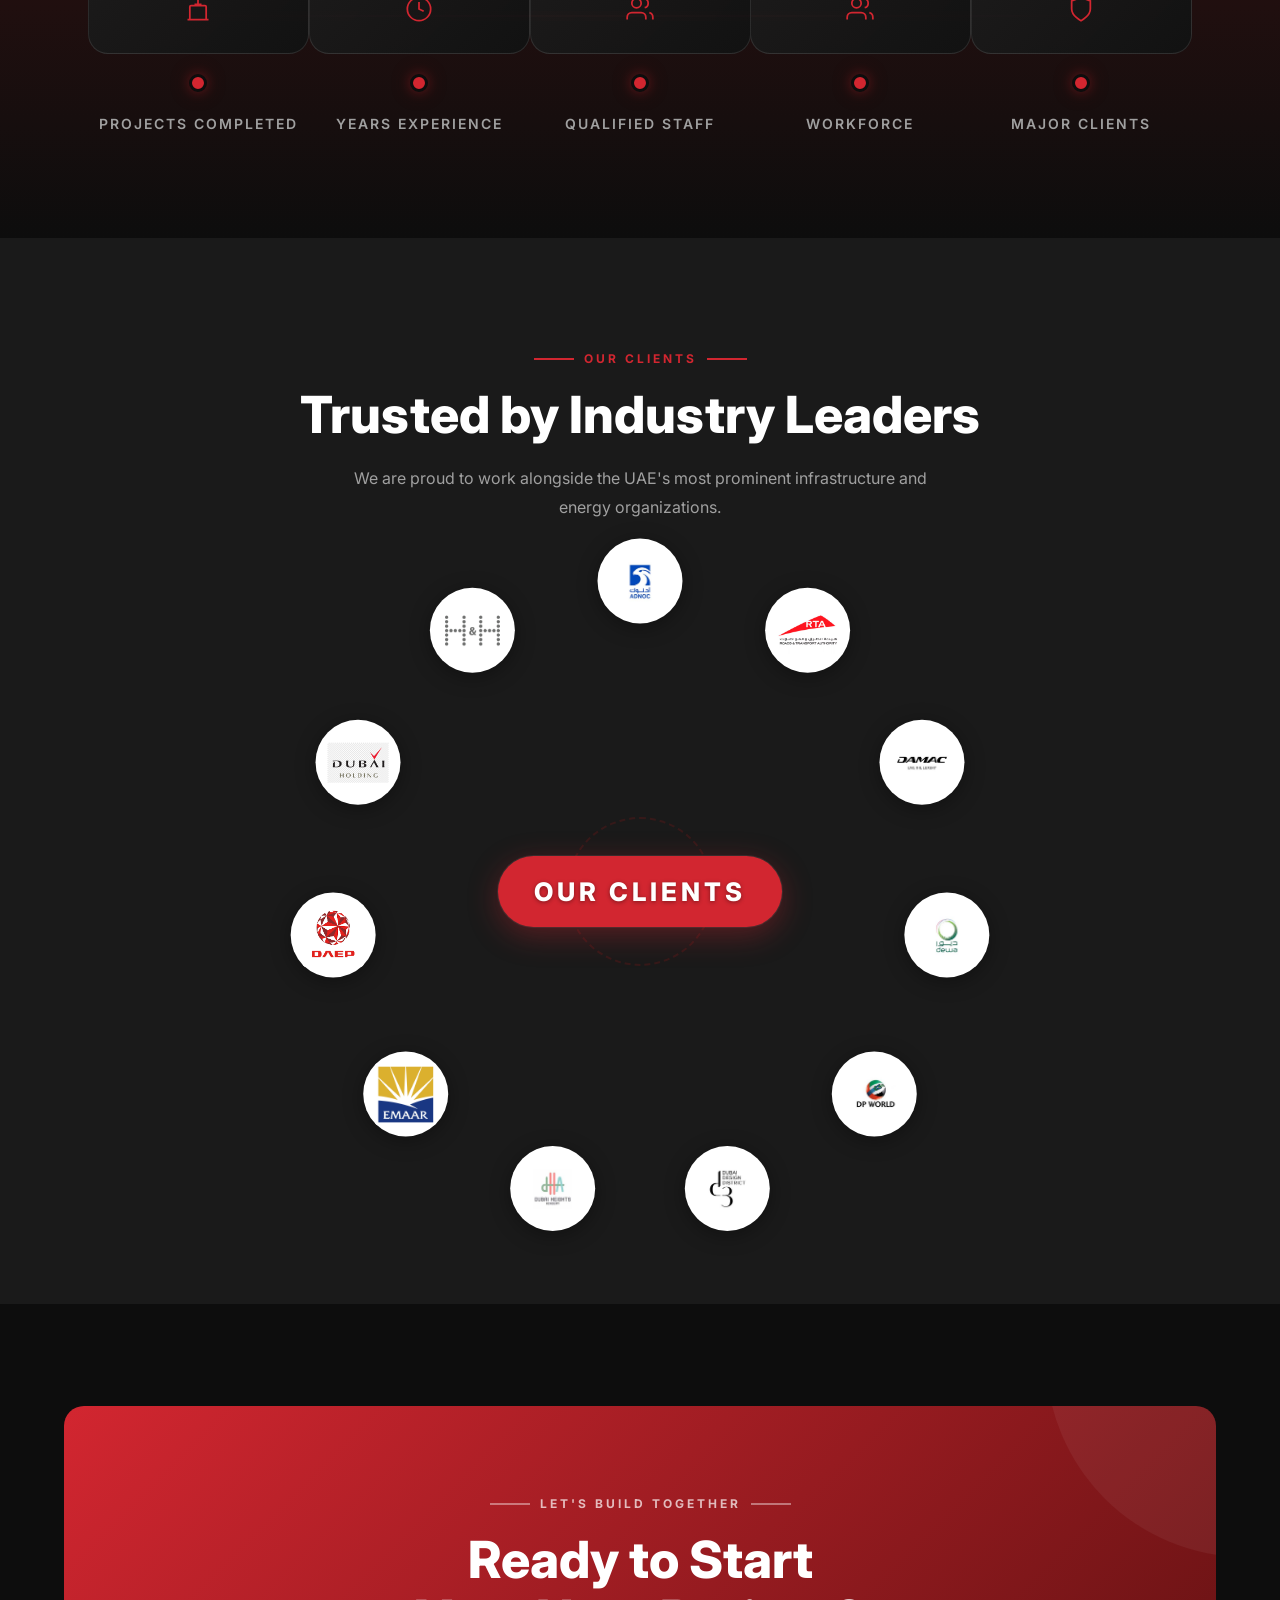
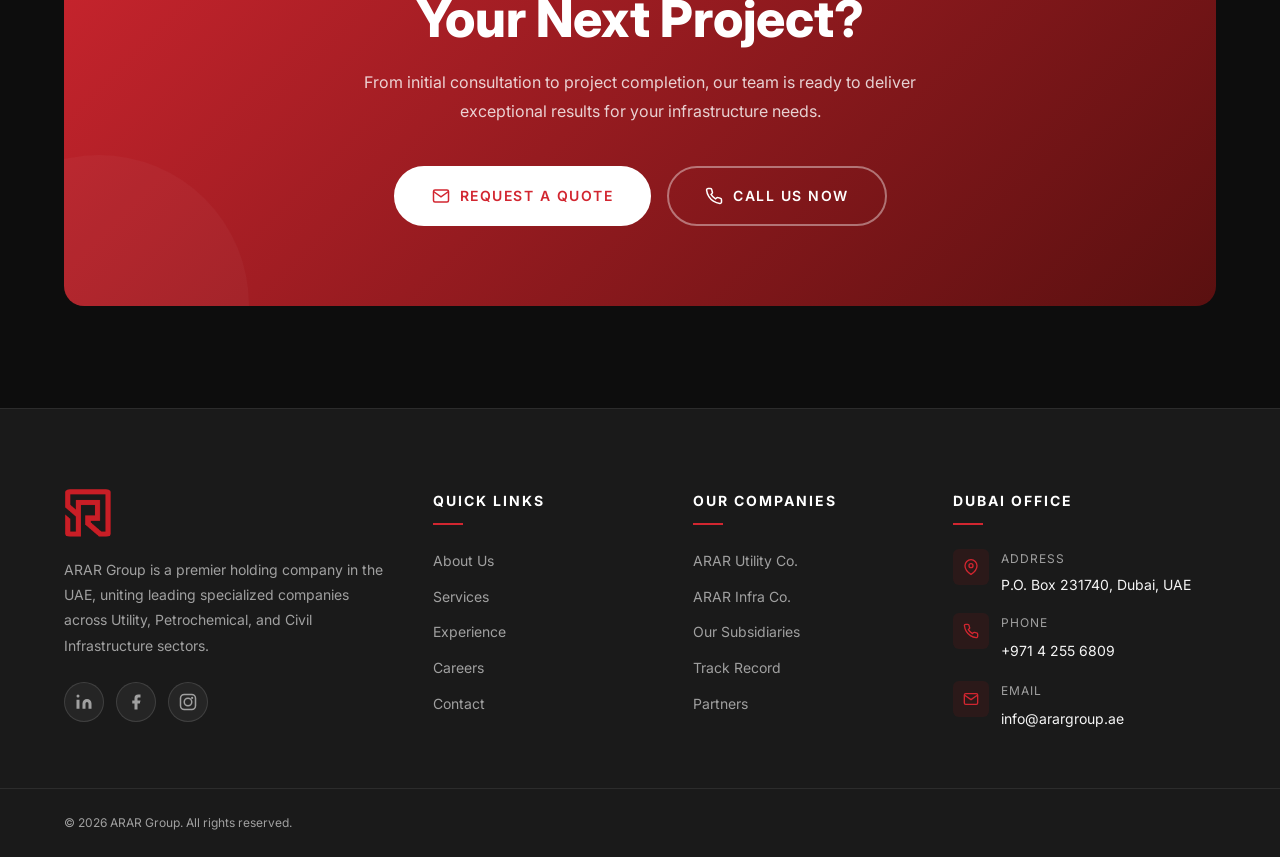
==== commit 1344b4b2: "fresh fix by sonnet" ====
--- a/index.html
+++ b/index.html
@@ -15,12 +15,19 @@
   <!-- Open Graph -->
   <meta property="og:type" content="website">
   <meta property="og:site_name" content="ARAR Group">
-  <meta property="og:title" content="ARAR Group &mdash; Leading EPC &amp; Utility Contracting Company in Dubai">
+  <meta property="og:title" content="ARAR Group — Leading EPC &amp; Utility Contracting Company in Dubai">
   <meta property="og:description"
     content="ARAR Group is a Dubai-based holding company specialising in LV, MV, HV, EHV and Street Lighting EPC works with 18+ years of experience and 150+ completed projects.">
   <meta property="og:image" content="https://arargroup.com/ARAR.png">
+  <meta property="og:image:width" content="512">
+  <meta property="og:image:height" content="512">
   <meta property="og:url" content="https://arargroup.com/">
+  <meta property="og:locale" content="en_AE">
+  <!-- Twitter Card -->
   <meta name="twitter:card" content="summary_large_image">
+  <meta name="twitter:title" content="ARAR Group — Leading EPC &amp; Utility Contracting Company in Dubai">
+  <meta name="twitter:description" content="ARAR Group is a Dubai-based holding company specialising in LV, MV, HV, EHV and Street Lighting EPC works with 18+ years of experience and 150+ completed projects.">
+  <meta name="twitter:image" content="https://arargroup.com/ARAR.png">
   <!-- Structured Data -->
   <script type="application/ld+json">
   {
@@ -38,8 +45,46 @@
     "name": "ARAR Group",
     "url": "https://arargroup.com",
     "logo": "https://arargroup.com/ARAR.png",
-    "contactPoint": { "@type": "ContactPoint", "telephone": "+971-4-255-6809", "contactType": "customer service" },
-    "address": { "@type": "PostalAddress", "addressLocality": "Dubai", "addressCountry": "AE", "postalCode": "231740" }
+    "description": "ARAR Group is a Dubai-based holding company specialising in LV, MV, HV, EHV and Street Lighting EPC works with 18+ years of experience and 150+ completed projects.",
+    "foundingDate": "2006",
+    "areaServed": ["Dubai", "Abu Dhabi", "UAE", "GCC"],
+    "sameAs": [
+      "https://ae.linkedin.com/company/arar-utility-company-llc",
+      "https://www.facebook.com/p/ARAR-Utility-company-LLCDubaiUnited-Arab-Emirates-100072549215831/",
+      "https://www.instagram.com/ararutilitycompany"
+    ],
+    "contactPoint": {
+      "@type": "ContactPoint",
+      "telephone": "+971-4-255-6809",
+      "contactType": "customer service",
+      "areaServed": "AE",
+      "availableLanguage": "English"
+    },
+    "address": {
+      "@type": "PostalAddress",
+      "addressLocality": "Dubai",
+      "addressCountry": "AE",
+      "postalCode": "231740"
+    },
+    "hasOfferCatalog": {
+      "@type": "OfferCatalog",
+      "name": "EPC & Utility Contracting Services",
+      "itemListElement": [
+        { "@type": "Offer", "itemOffered": { "@type": "Service", "name": "Underground Cable Laying" } },
+        { "@type": "Offer", "itemOffered": { "@type": "Service", "name": "Substation Works" } },
+        { "@type": "Offer", "itemOffered": { "@type": "Service", "name": "Street Lighting" } },
+        { "@type": "Offer", "itemOffered": { "@type": "Service", "name": "Dewatering Systems" } }
+      ]
+    }
+  }
+  </script>
+  <script type="application/ld+json">
+  {
+    "@context": "https://schema.org",
+    "@type": "BreadcrumbList",
+    "itemListElement": [
+      { "@type": "ListItem", "position": 1, "name": "Home", "item": "https://arargroup.com/" }
+    ]
   }
   </script>
   <link rel="stylesheet" href="index.css">
--- a/index.css
+++ b/index.css
@@ -4412,6 +4412,7 @@
   background: linear-gradient(135deg, rgba(255, 255, 255, 0.2) 0%, rgba(210, 38, 48, 0.4) 100%);
   -webkit-mask: linear-gradient(#fff 0 0) content-box, linear-gradient(#fff 0 0);
   -webkit-mask-composite: xor;
+  mask: linear-gradient(#fff 0 0) content-box, linear-gradient(#fff 0 0);
   mask-composite: exclude;
   pointer-events: none;
   opacity: 0.8;
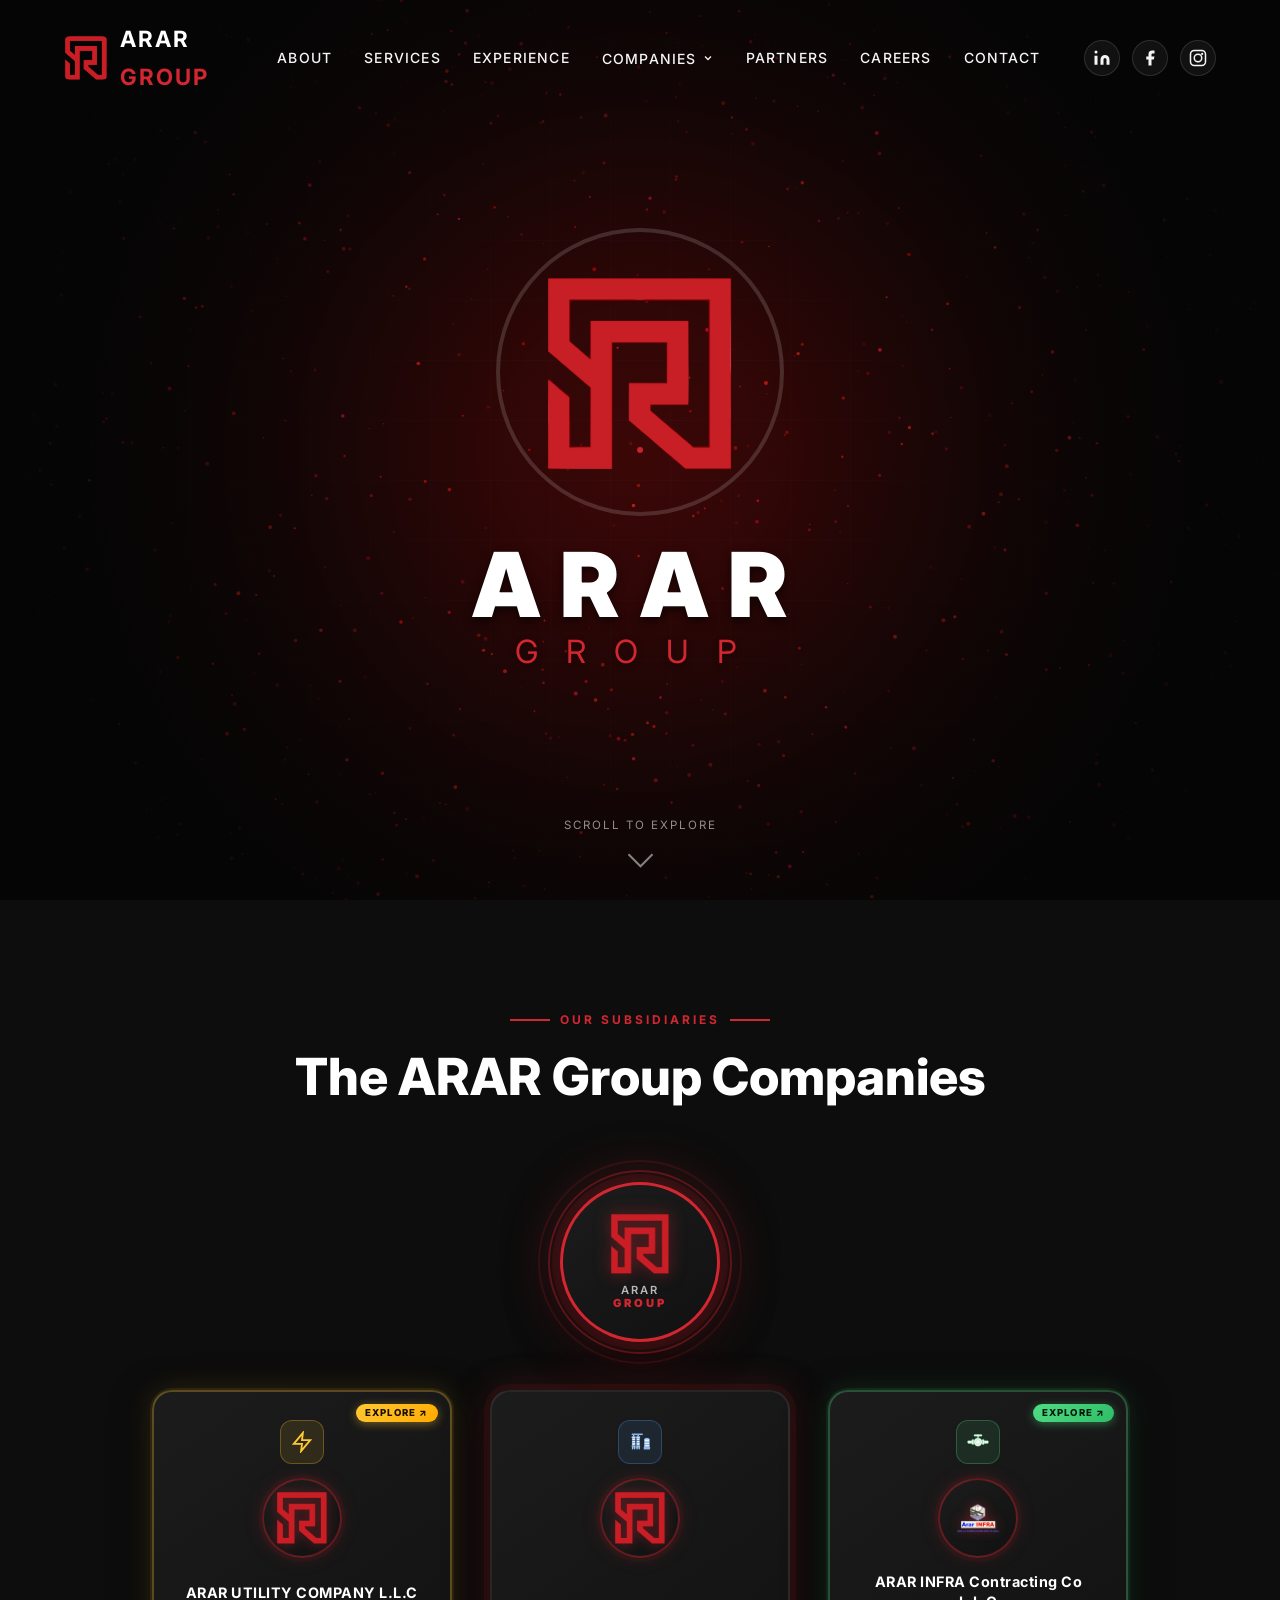
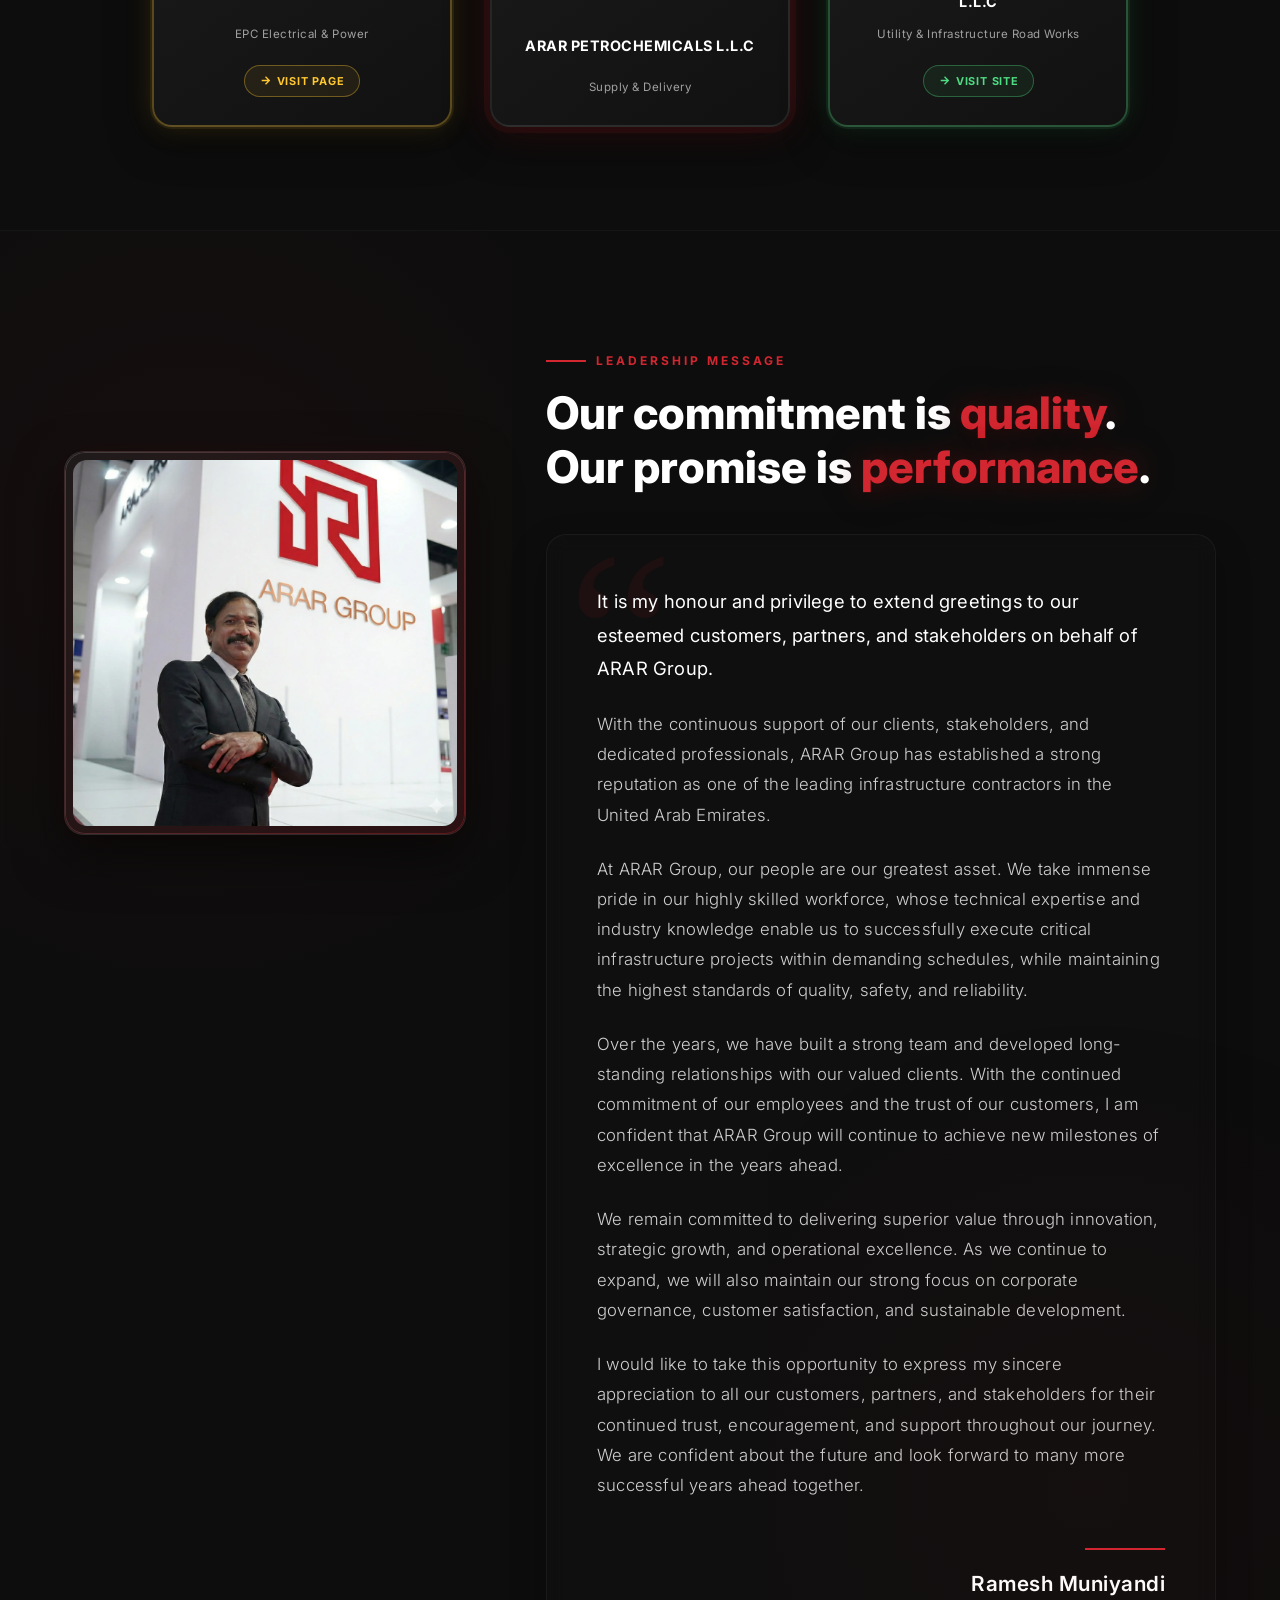
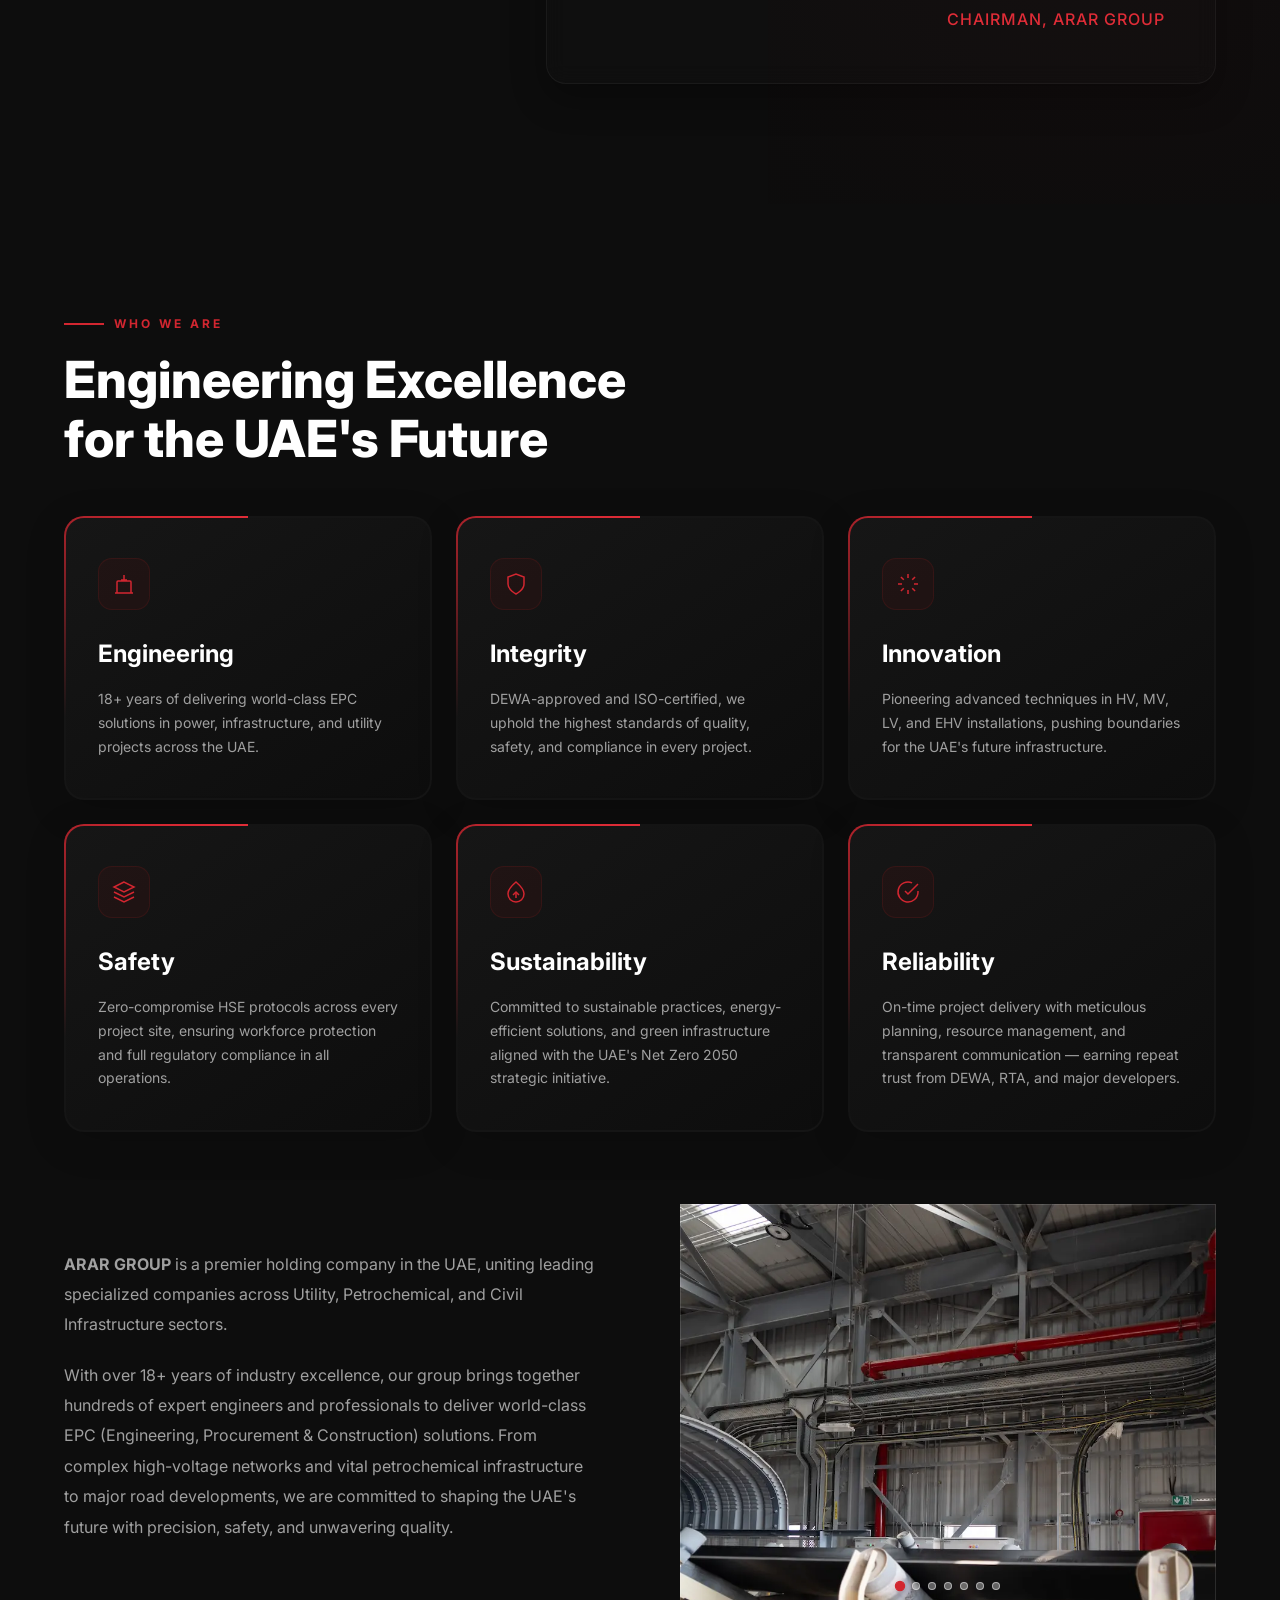
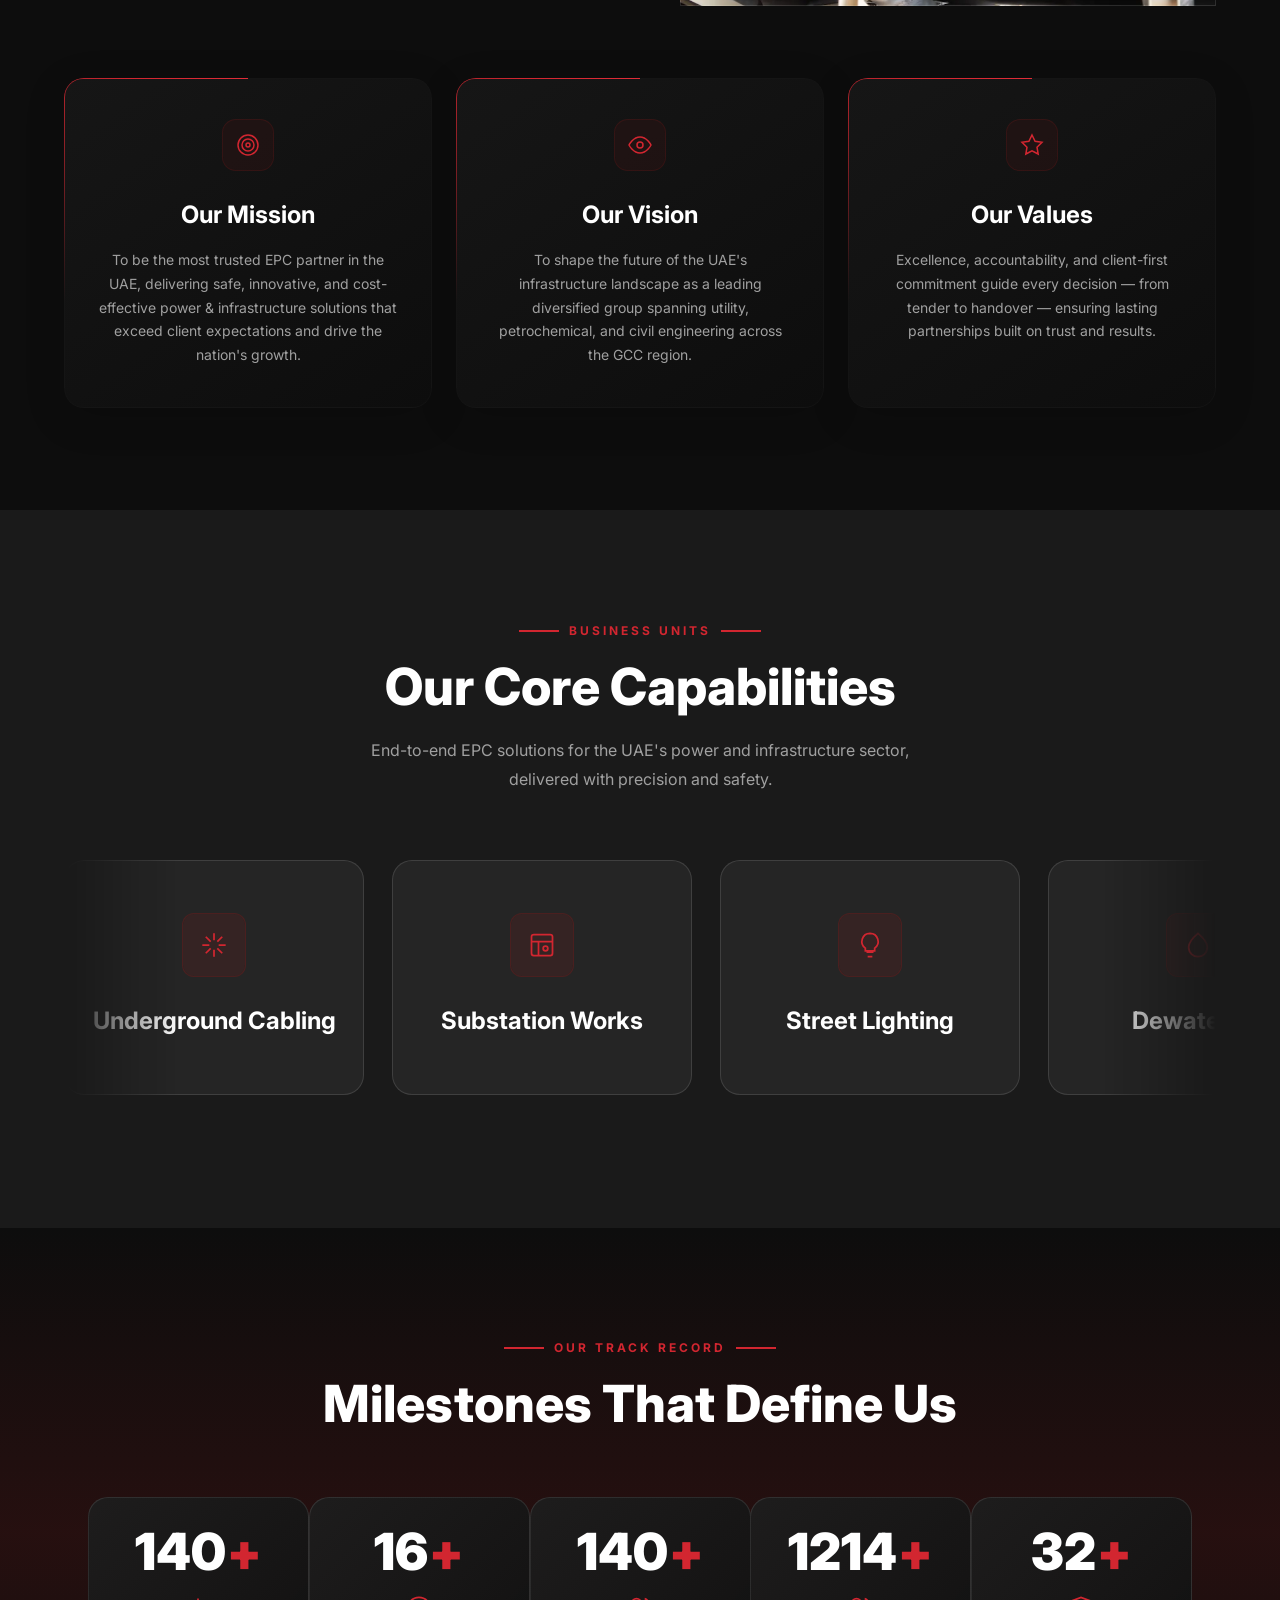
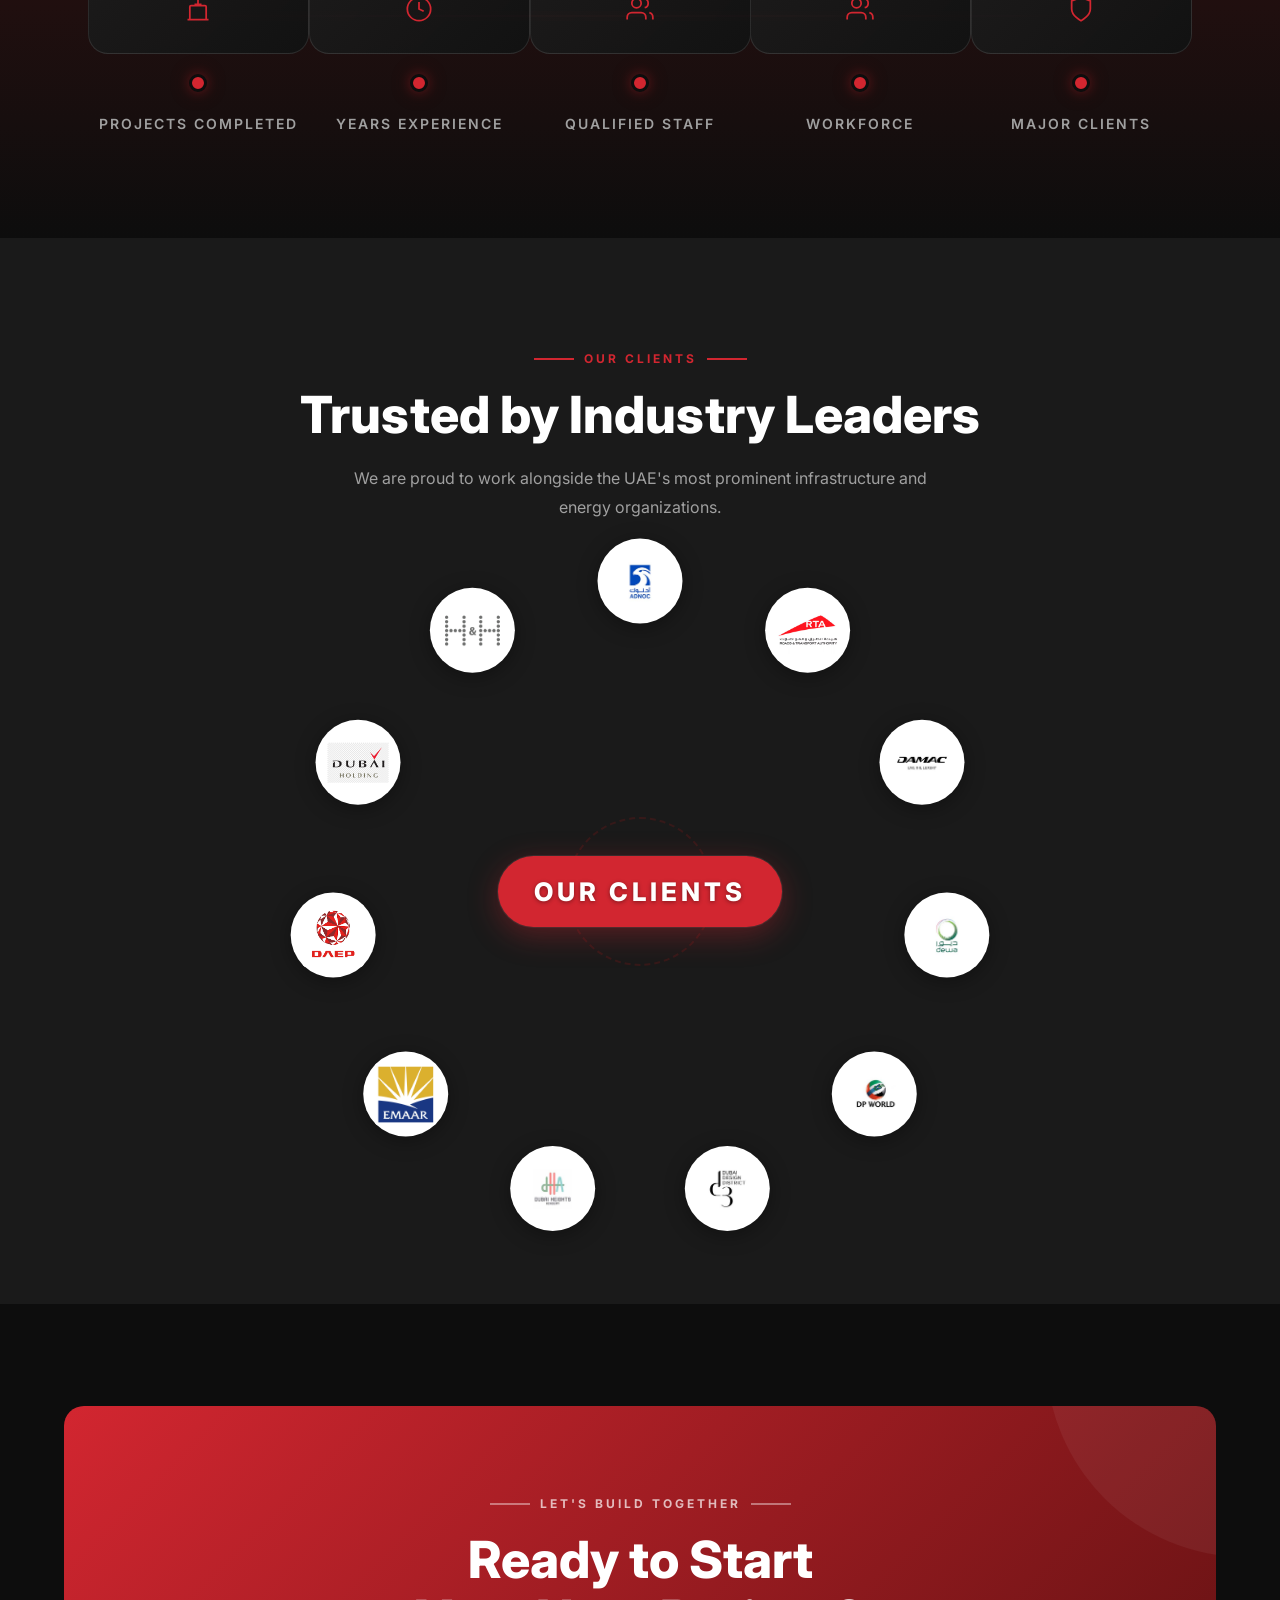
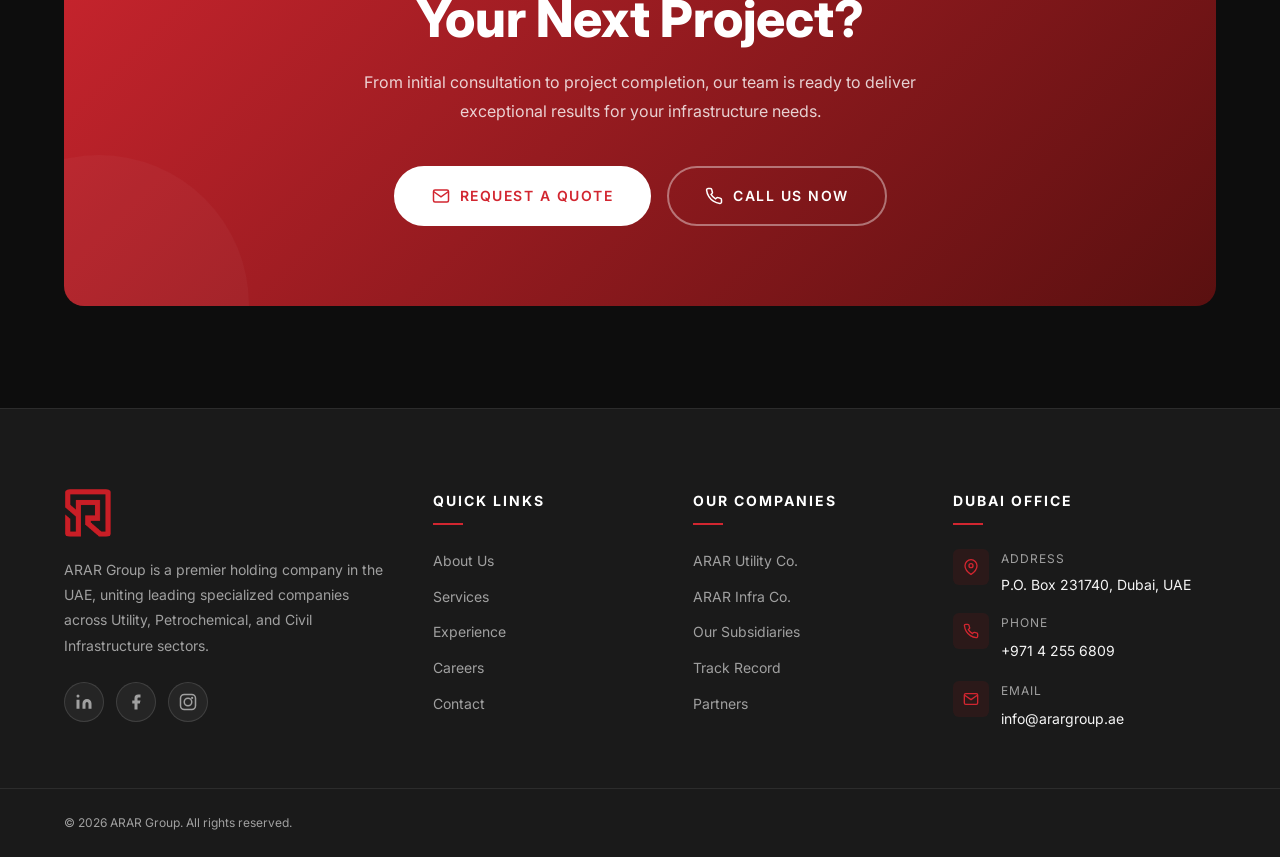
==== commit b2ec8002: "schema updated - jithu" ====
--- a/index.html
+++ b/index.html
@@ -15,19 +15,12 @@
   <!-- Open Graph -->
   <meta property="og:type" content="website">
   <meta property="og:site_name" content="ARAR Group">
-  <meta property="og:title" content="ARAR Group — Leading EPC &amp; Utility Contracting Company in Dubai">
+  <meta property="og:title" content="ARAR Group &mdash; Leading EPC &amp; Utility Contracting Company in Dubai">
   <meta property="og:description"
     content="ARAR Group is a Dubai-based holding company specialising in LV, MV, HV, EHV and Street Lighting EPC works with 18+ years of experience and 150+ completed projects.">
   <meta property="og:image" content="https://arargroup.com/ARAR.png">
-  <meta property="og:image:width" content="512">
-  <meta property="og:image:height" content="512">
   <meta property="og:url" content="https://arargroup.com/">
-  <meta property="og:locale" content="en_AE">
-  <!-- Twitter Card -->
   <meta name="twitter:card" content="summary_large_image">
-  <meta name="twitter:title" content="ARAR Group — Leading EPC &amp; Utility Contracting Company in Dubai">
-  <meta name="twitter:description" content="ARAR Group is a Dubai-based holding company specialising in LV, MV, HV, EHV and Street Lighting EPC works with 18+ years of experience and 150+ completed projects.">
-  <meta name="twitter:image" content="https://arargroup.com/ARAR.png">
   <!-- Structured Data -->
   <script type="application/ld+json">
   {
@@ -42,48 +35,38 @@
   {
     "@context": "https://schema.org",
     "@type": "Organization",
+    "@id": "https://arargroup.com/#organization",
     "name": "ARAR Group",
-    "url": "https://arargroup.com",
-    "logo": "https://arargroup.com/ARAR.png",
+    "legalName": "ARAR Utility Co. LLC",
+    "alternateName": ["ARAR GROUP", "ARAR", "ARAR Utility Company LLC"],
+    "url": "https://arargroup.com/",
+    "logo": {
+      "@type": "ImageObject",
+      "url": "https://arargroup.com/ARAR.png",
+      "width": 1225,
+      "height": 1269
+    },
     "description": "ARAR Group is a Dubai-based holding company specialising in LV, MV, HV, EHV and Street Lighting EPC works with 18+ years of experience and 150+ completed projects.",
-    "foundingDate": "2006",
-    "areaServed": ["Dubai", "Abu Dhabi", "UAE", "GCC"],
+    "slogan": "Leading EPC & Utility Contracting Company in Dubai",
+    "foundingDate": "2007-04-05",
+    "foundingLocation": { "@type": "Place", "name": "Dubai, United Arab Emirates" },
+    "address": { "@type": "PostalAddress", "postOfficeBoxNumber": "231740", "addressLocality": "Dubai", "addressCountry": "AE" },
+    "contactPoint": { "@type": "ContactPoint", "telephone": "+971-4-255-6809", "email": "info@arargroup.ae", "contactType": "customer service" },
+    "areaServed": { "@type": "Country", "name": "United Arab Emirates" },
+    "knowsAbout": ["Electrical power line contracting", "Electrical fitting contracting", "EPC contracting", "Substation construction", "Utility infrastructure", "Electrical cabling", "Street lighting"],
+    "identifier": [
+      { "@type": "PropertyValue", "propertyID": "Dubai Economy & Tourism Registration No.", "value": "1008042" },
+      { "@type": "PropertyValue", "propertyID": "Trade License No.", "value": "593664" }
+    ],
+    "founder": [
+      { "@type": "Person", "name": "Ramesh Muniyandi", "jobTitle": "Director" },
+      { "@type": "Person", "name": "Umamaheswari Jeyaraman Pandi", "jobTitle": "Director" }
+    ],
     "sameAs": [
       "https://ae.linkedin.com/company/arar-utility-company-llc",
+      "https://www.instagram.com/ararutilitycompany/",
       "https://www.facebook.com/p/ARAR-Utility-company-LLCDubaiUnited-Arab-Emirates-100072549215831/",
-      "https://www.instagram.com/ararutilitycompany"
-    ],
-    "contactPoint": {
-      "@type": "ContactPoint",
-      "telephone": "+971-4-255-6809",
-      "contactType": "customer service",
-      "areaServed": "AE",
-      "availableLanguage": "English"
-    },
-    "address": {
-      "@type": "PostalAddress",
-      "addressLocality": "Dubai",
-      "addressCountry": "AE",
-      "postalCode": "231740"
-    },
-    "hasOfferCatalog": {
-      "@type": "OfferCatalog",
-      "name": "EPC & Utility Contracting Services",
-      "itemListElement": [
-        { "@type": "Offer", "itemOffered": { "@type": "Service", "name": "Underground Cable Laying" } },
-        { "@type": "Offer", "itemOffered": { "@type": "Service", "name": "Substation Works" } },
-        { "@type": "Offer", "itemOffered": { "@type": "Service", "name": "Street Lighting" } },
-        { "@type": "Offer", "itemOffered": { "@type": "Service", "name": "Dewatering Systems" } }
-      ]
-    }
-  }
-  </script>
-  <script type="application/ld+json">
-  {
-    "@context": "https://schema.org",
-    "@type": "BreadcrumbList",
-    "itemListElement": [
-      { "@type": "ListItem", "position": 1, "name": "Home", "item": "https://arargroup.com/" }
+      "https://www.wikidata.org/wiki/Q140447597"
     ]
   }
   </script>
@@ -117,7 +100,7 @@
             </svg>
           </button>
           <div class="nav-dropdown-panel" id="navCompaniesPanel" role="menu">
-            <a href="/utility/" class="nav-dd-item nav-dd-utility" role="menuitem">
+            <a href="/utility" class="nav-dd-item nav-dd-utility" role="menuitem">
               <span class="nav-dd-dot nav-dd-dot--utility"></span>
               <span class="nav-dd-info">
                 <span class="nav-dd-name">ARAR Utility Co.</span>
@@ -150,7 +133,7 @@
           </div>
         </div>
         <a href="#clients">Partners</a>
-        <a href="/careers/">Careers</a>
+        <a href="/careers">Careers</a>
         <a href="#contact">Contact</a>
         <div class="nav-social">
           <a href="https://ae.linkedin.com/company/arar-utility-company-llc" aria-label="LinkedIn" target="_blank"
@@ -200,7 +183,7 @@
         </svg>
       </button>
       <div class="mobile-companies-list" id="mobileCompaniesList">
-        <a href="/utility/" class="mobile-company-link mobile-company-utility">
+        <a href="/utility" class="mobile-company-link mobile-company-utility">
           <span class="mobile-co-dot mobile-co-dot--utility"></span>ARAR Utility Co.
         </a>
         <a href="https://www.ararinfra.com/" target="_blank" rel="noopener noreferrer"
@@ -213,7 +196,7 @@
       </div>
     </div>
     <a href="#clients" class="mobile-nav-link">Partners</a>
-    <a href="/careers/" class="mobile-nav-link">Careers</a>
+    <a href="/careers" class="mobile-nav-link">Careers</a>
     <a href="#contact" class="mobile-nav-link">Contact</a>
     <div class="mobile-social">
       <a href="https://ae.linkedin.com/company/arar-utility-company-llc" aria-label="LinkedIn" target="_blank" rel="noopener noreferrer">
@@ -338,7 +321,7 @@
 
           <!-- ARAR Utility -->
           <div class="rf-node rf-child rf-utility" id="rfUtility" data-branch="utility">
-            <a href="/utility/" class="rf-node-inner rf-node-inner--link rf-node-inner--clickable">
+            <a href="/utility" class="rf-node-inner rf-node-inner--link rf-node-inner--clickable">
               <div class="rf-clickable-badge">Explore &#x2197;</div>
               <div class="rf-child-icon rf-icon-utility">
                 <svg viewBox="0 0 24 24" fill="none" stroke="currentColor" stroke-width="2">
@@ -1079,7 +1062,7 @@
               <li><a href="#about">About Us</a></li>
               <li><a href="#services">Services</a></li>
               <li><a href="#stats">Experience</a></li>
-              <li><a href="/careers/">Careers</a></li>
+              <li><a href="/careers">Careers</a></li>
               <li><a href="#contact">Contact</a></li>
             </ul>
           </div>
@@ -1088,7 +1071,7 @@
           <div class="footer-col">
             <h4>Our Companies</h4>
             <ul>
-              <li><a href="/utility/">ARAR Utility Co.</a></li>
+              <li><a href="/utility">ARAR Utility Co.</a></li>
               <li><a href="https://www.ararinfra.com/" target="_blank" rel="noopener noreferrer">ARAR Infra Co.</a></li>
               <li><a href="#showcase">Our Subsidiaries</a></li>
               <li><a href="#stats">Track Record</a></li>
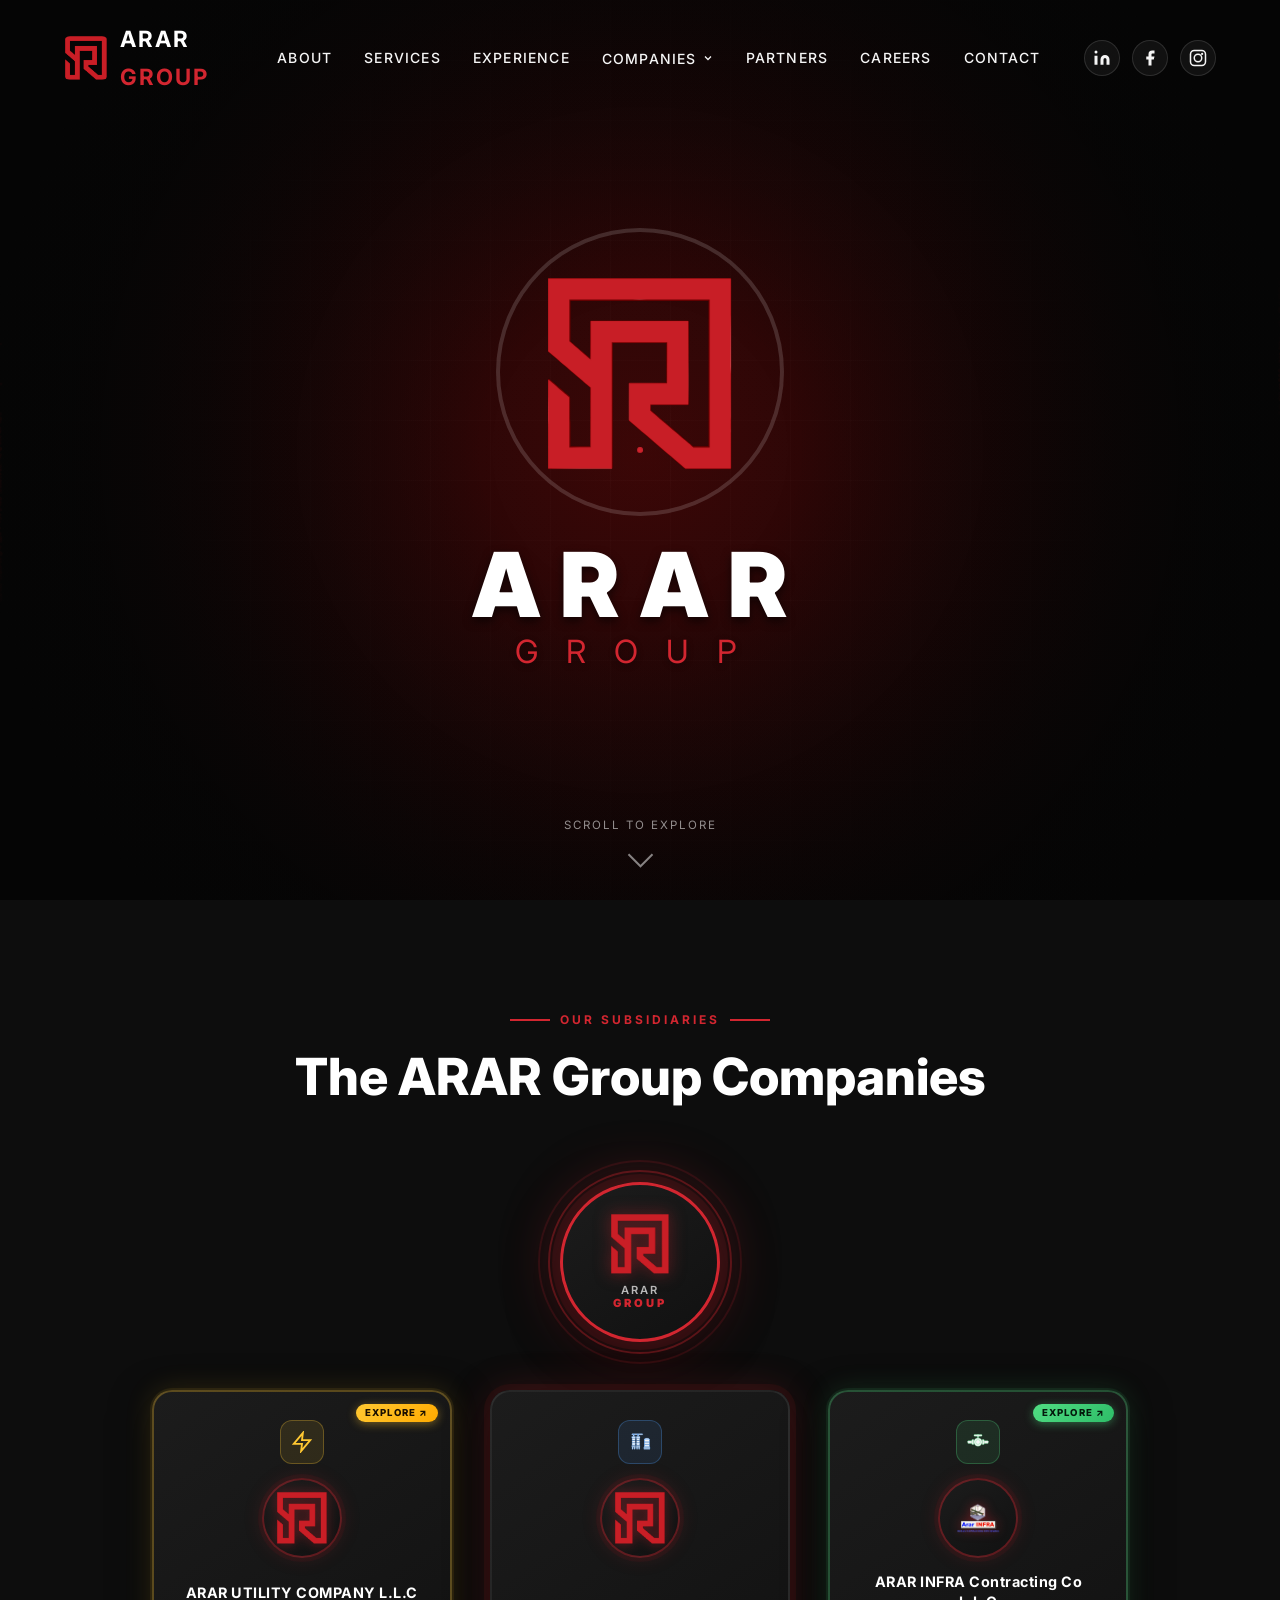
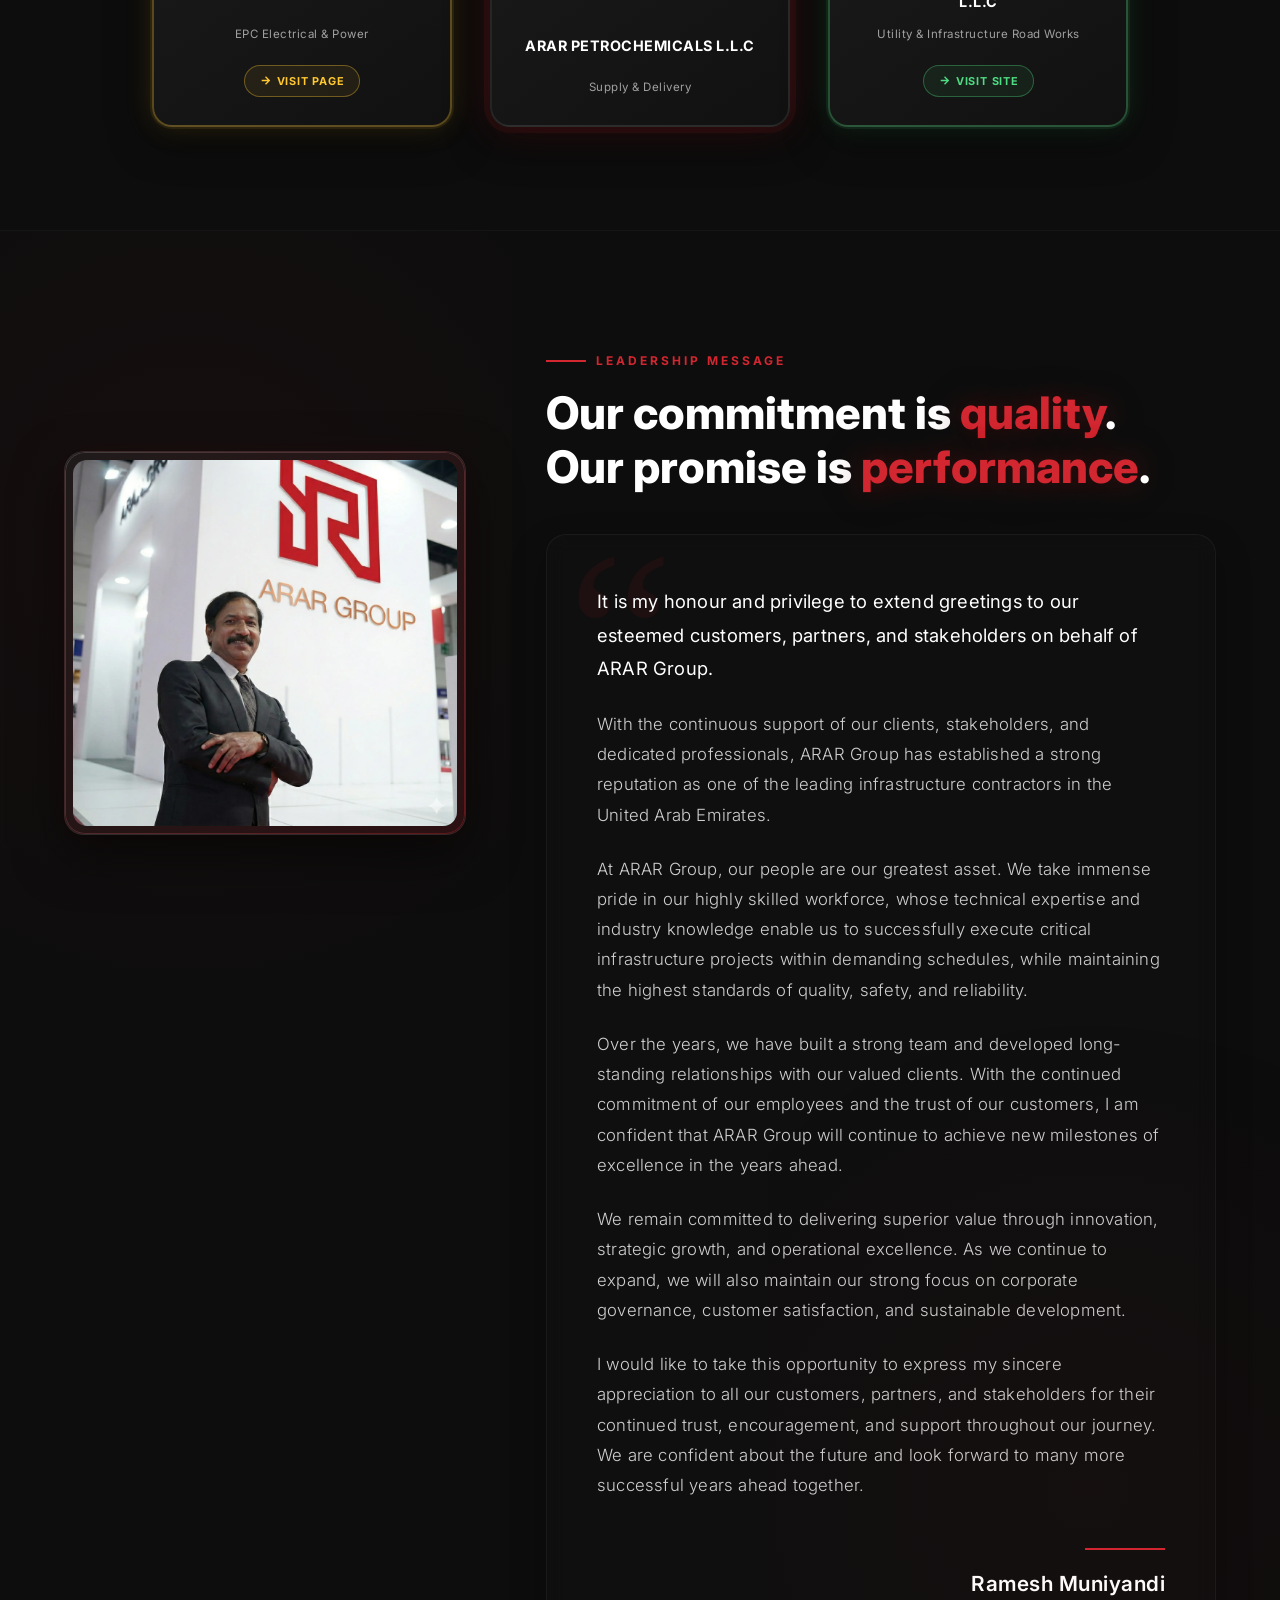
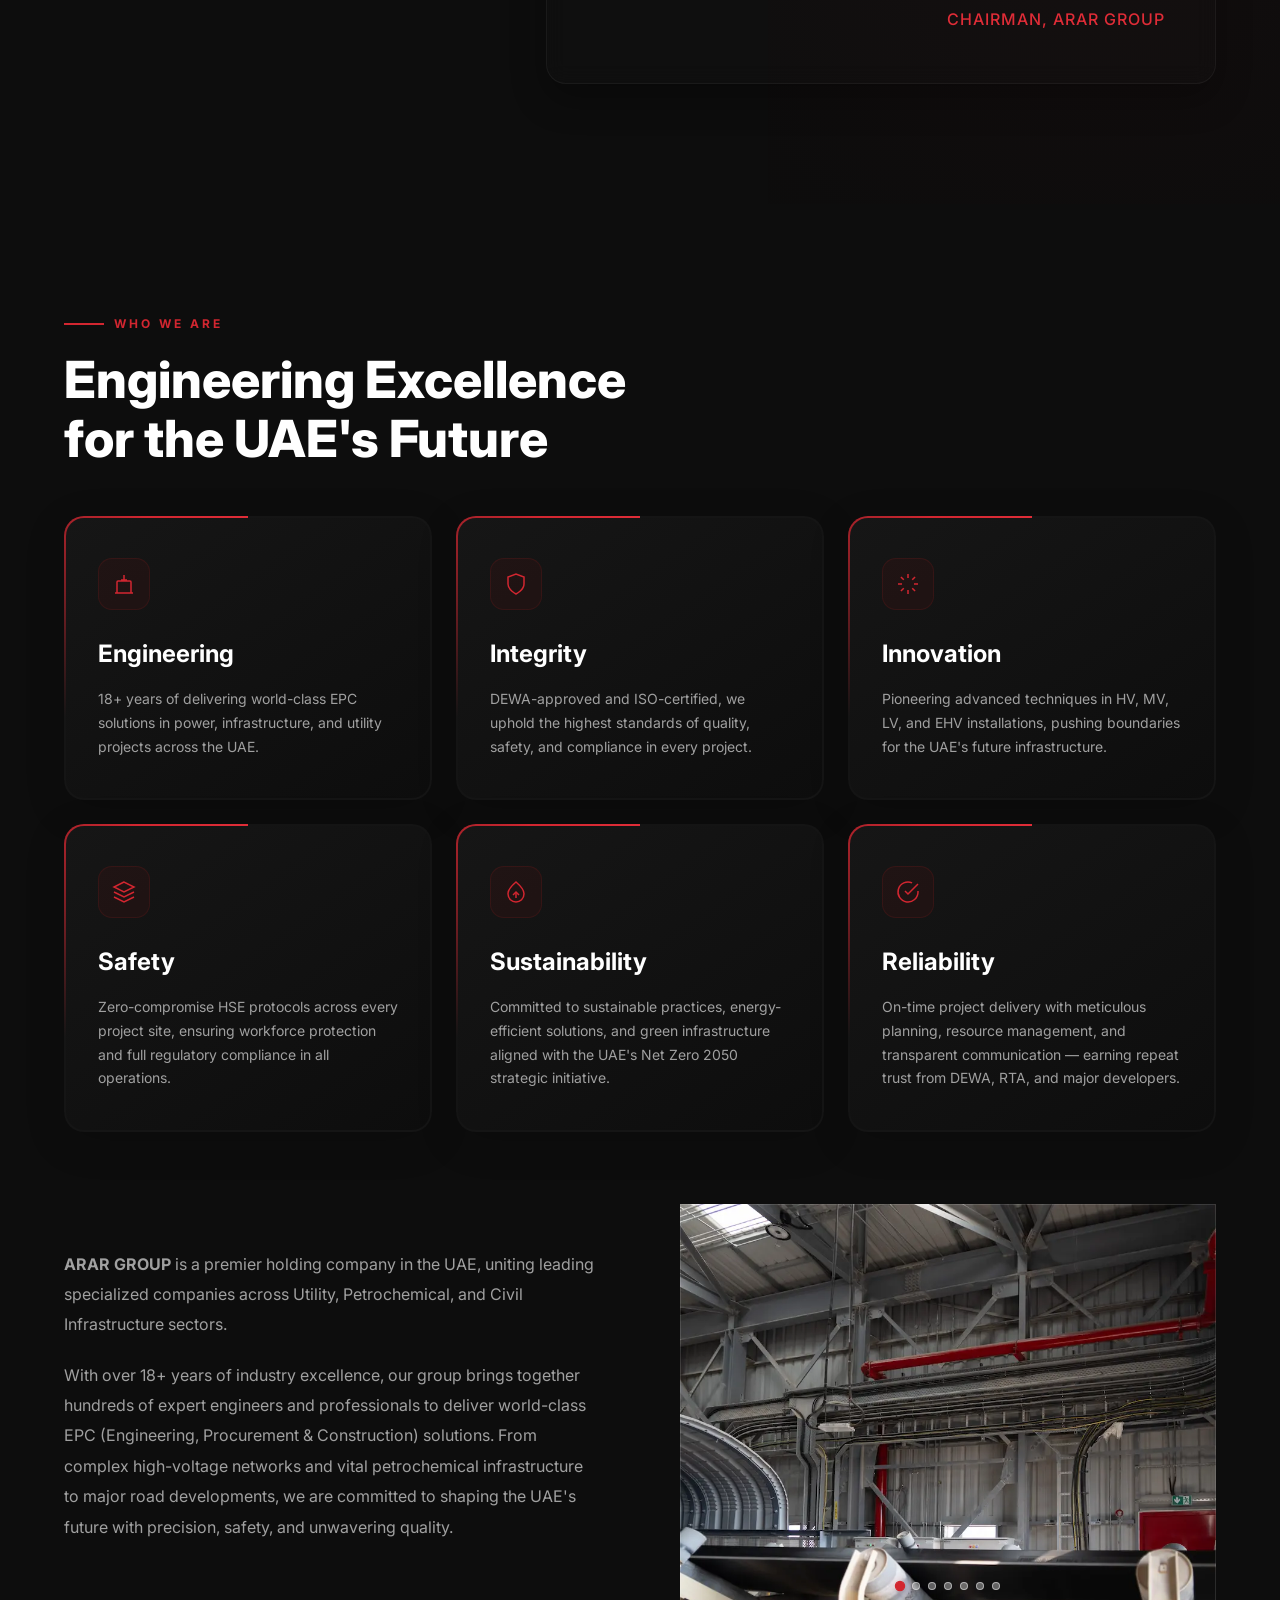
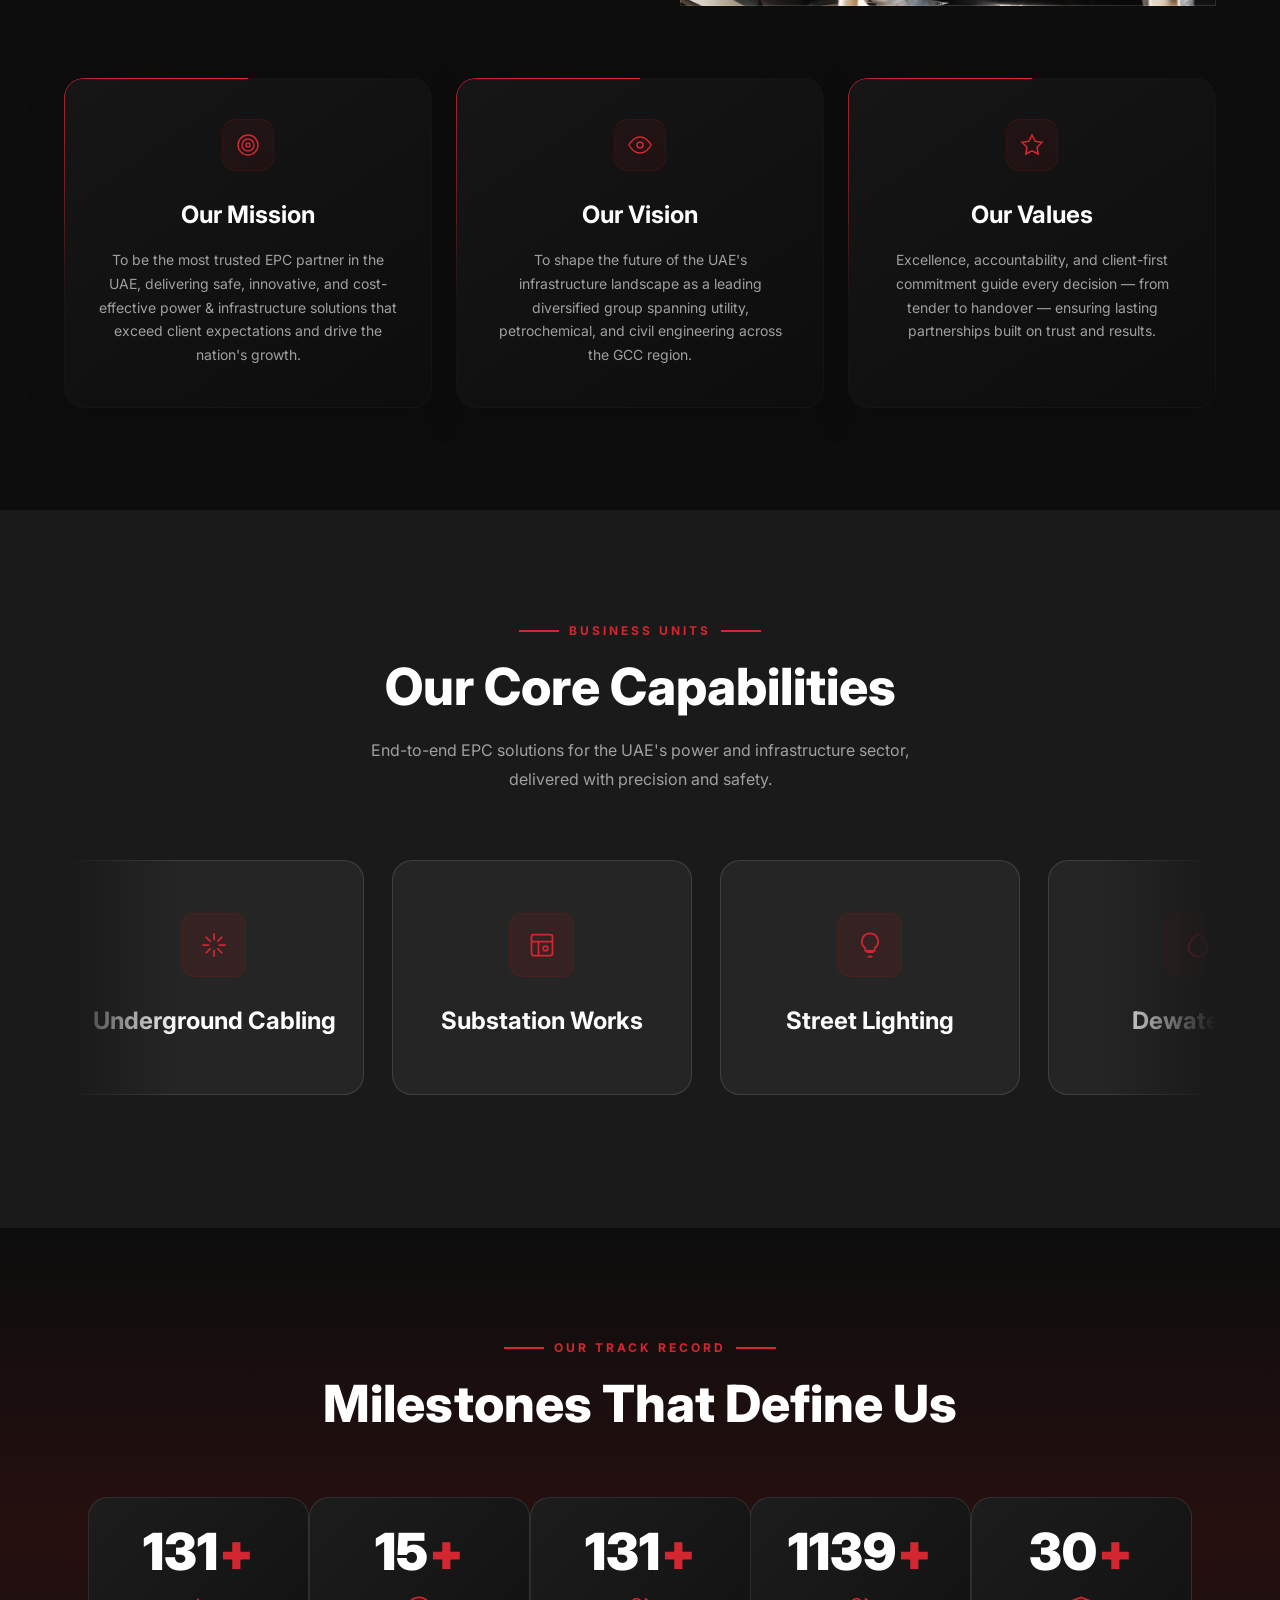
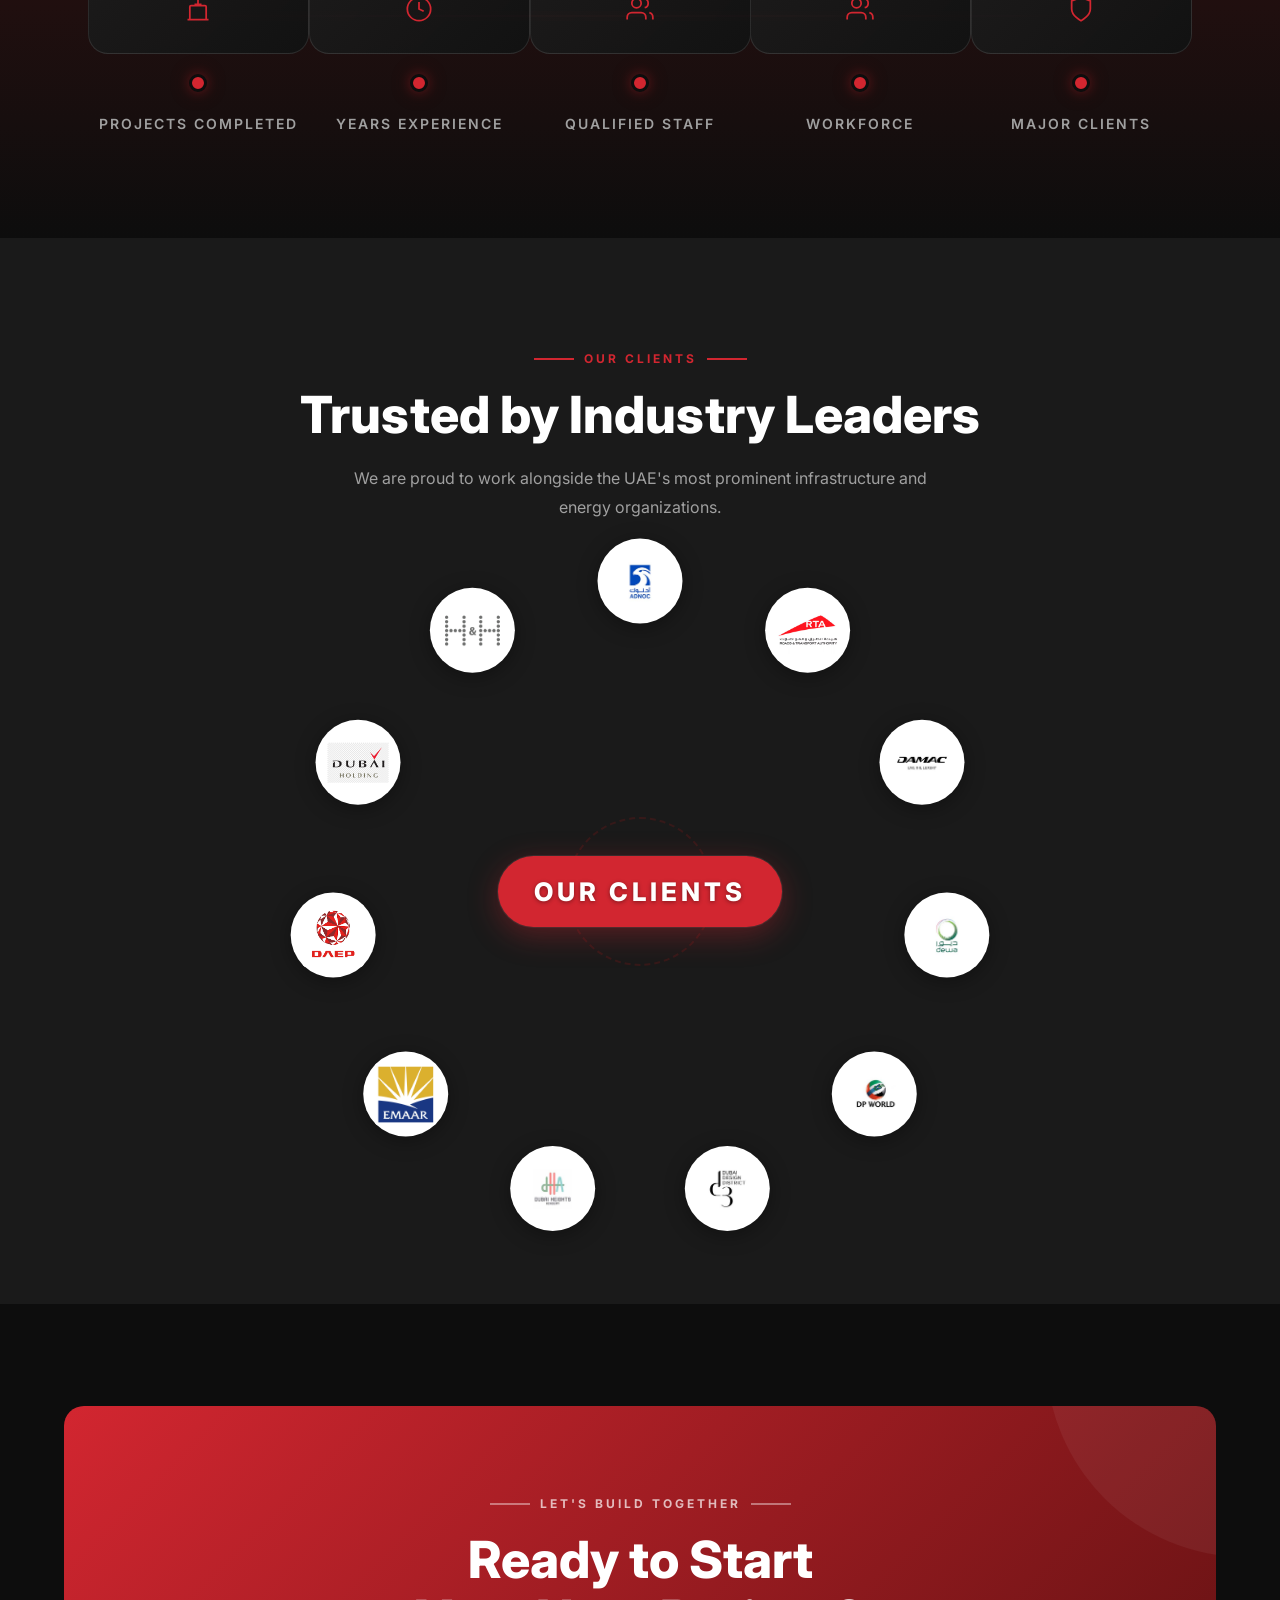
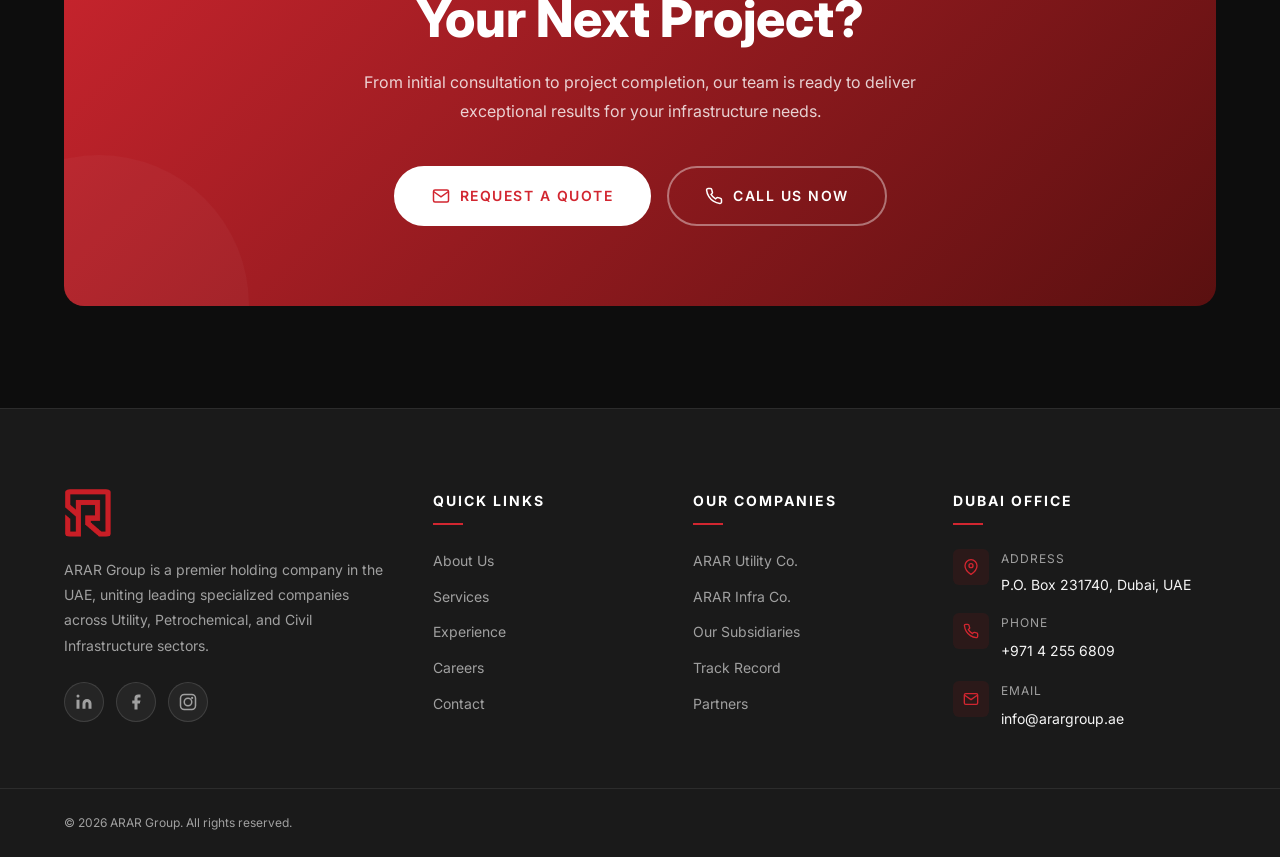
==== commit 2018e06f: "Merge branch 'staging' of https://github.com/Kjbharath/ARAR into staging" ====
--- a/index.html
+++ b/index.html
@@ -15,12 +15,19 @@
   <!-- Open Graph -->
   <meta property="og:type" content="website">
   <meta property="og:site_name" content="ARAR Group">
-  <meta property="og:title" content="ARAR Group &mdash; Leading EPC &amp; Utility Contracting Company in Dubai">
+  <meta property="og:title" content="ARAR Group — Leading EPC &amp; Utility Contracting Company in Dubai">
   <meta property="og:description"
     content="ARAR Group is a Dubai-based holding company specialising in LV, MV, HV, EHV and Street Lighting EPC works with 18+ years of experience and 150+ completed projects.">
   <meta property="og:image" content="https://arargroup.com/ARAR.png">
+  <meta property="og:image:width" content="512">
+  <meta property="og:image:height" content="512">
   <meta property="og:url" content="https://arargroup.com/">
+  <meta property="og:locale" content="en_AE">
+  <!-- Twitter Card -->
   <meta name="twitter:card" content="summary_large_image">
+  <meta name="twitter:title" content="ARAR Group — Leading EPC &amp; Utility Contracting Company in Dubai">
+  <meta name="twitter:description" content="ARAR Group is a Dubai-based holding company specialising in LV, MV, HV, EHV and Street Lighting EPC works with 18+ years of experience and 150+ completed projects.">
+  <meta name="twitter:image" content="https://arargroup.com/ARAR.png">
   <!-- Structured Data -->
   <script type="application/ld+json">
   {
@@ -70,6 +77,15 @@
     ]
   }
   </script>
+  <script type="application/ld+json">
+  {
+    "@context": "https://schema.org",
+    "@type": "BreadcrumbList",
+    "itemListElement": [
+      { "@type": "ListItem", "position": 1, "name": "Home", "item": "https://arargroup.com/" }
+    ]
+  }
+  </script>
   <link rel="stylesheet" href="index.css">
   <!-- Google Fonts &mdash; loaded as link tags (not CSS @import) to avoid render-blocking -->
   <link rel="preconnect" href="https://fonts.googleapis.com">
@@ -100,7 +116,7 @@
             </svg>
           </button>
           <div class="nav-dropdown-panel" id="navCompaniesPanel" role="menu">
-            <a href="/utility" class="nav-dd-item nav-dd-utility" role="menuitem">
+            <a href="/utility/" class="nav-dd-item nav-dd-utility" role="menuitem">
               <span class="nav-dd-dot nav-dd-dot--utility"></span>
               <span class="nav-dd-info">
                 <span class="nav-dd-name">ARAR Utility Co.</span>
@@ -133,7 +149,7 @@
           </div>
         </div>
         <a href="#clients">Partners</a>
-        <a href="/careers">Careers</a>
+        <a href="/careers/">Careers</a>
         <a href="#contact">Contact</a>
         <div class="nav-social">
           <a href="https://ae.linkedin.com/company/arar-utility-company-llc" aria-label="LinkedIn" target="_blank"
@@ -183,7 +199,7 @@
         </svg>
       </button>
       <div class="mobile-companies-list" id="mobileCompaniesList">
-        <a href="/utility" class="mobile-company-link mobile-company-utility">
+        <a href="/utility/" class="mobile-company-link mobile-company-utility">
           <span class="mobile-co-dot mobile-co-dot--utility"></span>ARAR Utility Co.
         </a>
         <a href="https://www.ararinfra.com/" target="_blank" rel="noopener noreferrer"
@@ -196,7 +212,7 @@
       </div>
     </div>
     <a href="#clients" class="mobile-nav-link">Partners</a>
-    <a href="/careers" class="mobile-nav-link">Careers</a>
+    <a href="/careers/" class="mobile-nav-link">Careers</a>
     <a href="#contact" class="mobile-nav-link">Contact</a>
     <div class="mobile-social">
       <a href="https://ae.linkedin.com/company/arar-utility-company-llc" aria-label="LinkedIn" target="_blank" rel="noopener noreferrer">
@@ -321,7 +337,7 @@
 
           <!-- ARAR Utility -->
           <div class="rf-node rf-child rf-utility" id="rfUtility" data-branch="utility">
-            <a href="/utility" class="rf-node-inner rf-node-inner--link rf-node-inner--clickable">
+            <a href="/utility/" class="rf-node-inner rf-node-inner--link rf-node-inner--clickable">
               <div class="rf-clickable-badge">Explore &#x2197;</div>
               <div class="rf-child-icon rf-icon-utility">
                 <svg viewBox="0 0 24 24" fill="none" stroke="currentColor" stroke-width="2">
@@ -1062,7 +1078,7 @@
               <li><a href="#about">About Us</a></li>
               <li><a href="#services">Services</a></li>
               <li><a href="#stats">Experience</a></li>
-              <li><a href="/careers">Careers</a></li>
+              <li><a href="/careers/">Careers</a></li>
               <li><a href="#contact">Contact</a></li>
             </ul>
           </div>
@@ -1071,7 +1087,7 @@
           <div class="footer-col">
             <h4>Our Companies</h4>
             <ul>
-              <li><a href="/utility">ARAR Utility Co.</a></li>
+              <li><a href="/utility/">ARAR Utility Co.</a></li>
               <li><a href="https://www.ararinfra.com/" target="_blank" rel="noopener noreferrer">ARAR Infra Co.</a></li>
               <li><a href="#showcase">Our Subsidiaries</a></li>
               <li><a href="#stats">Track Record</a></li>
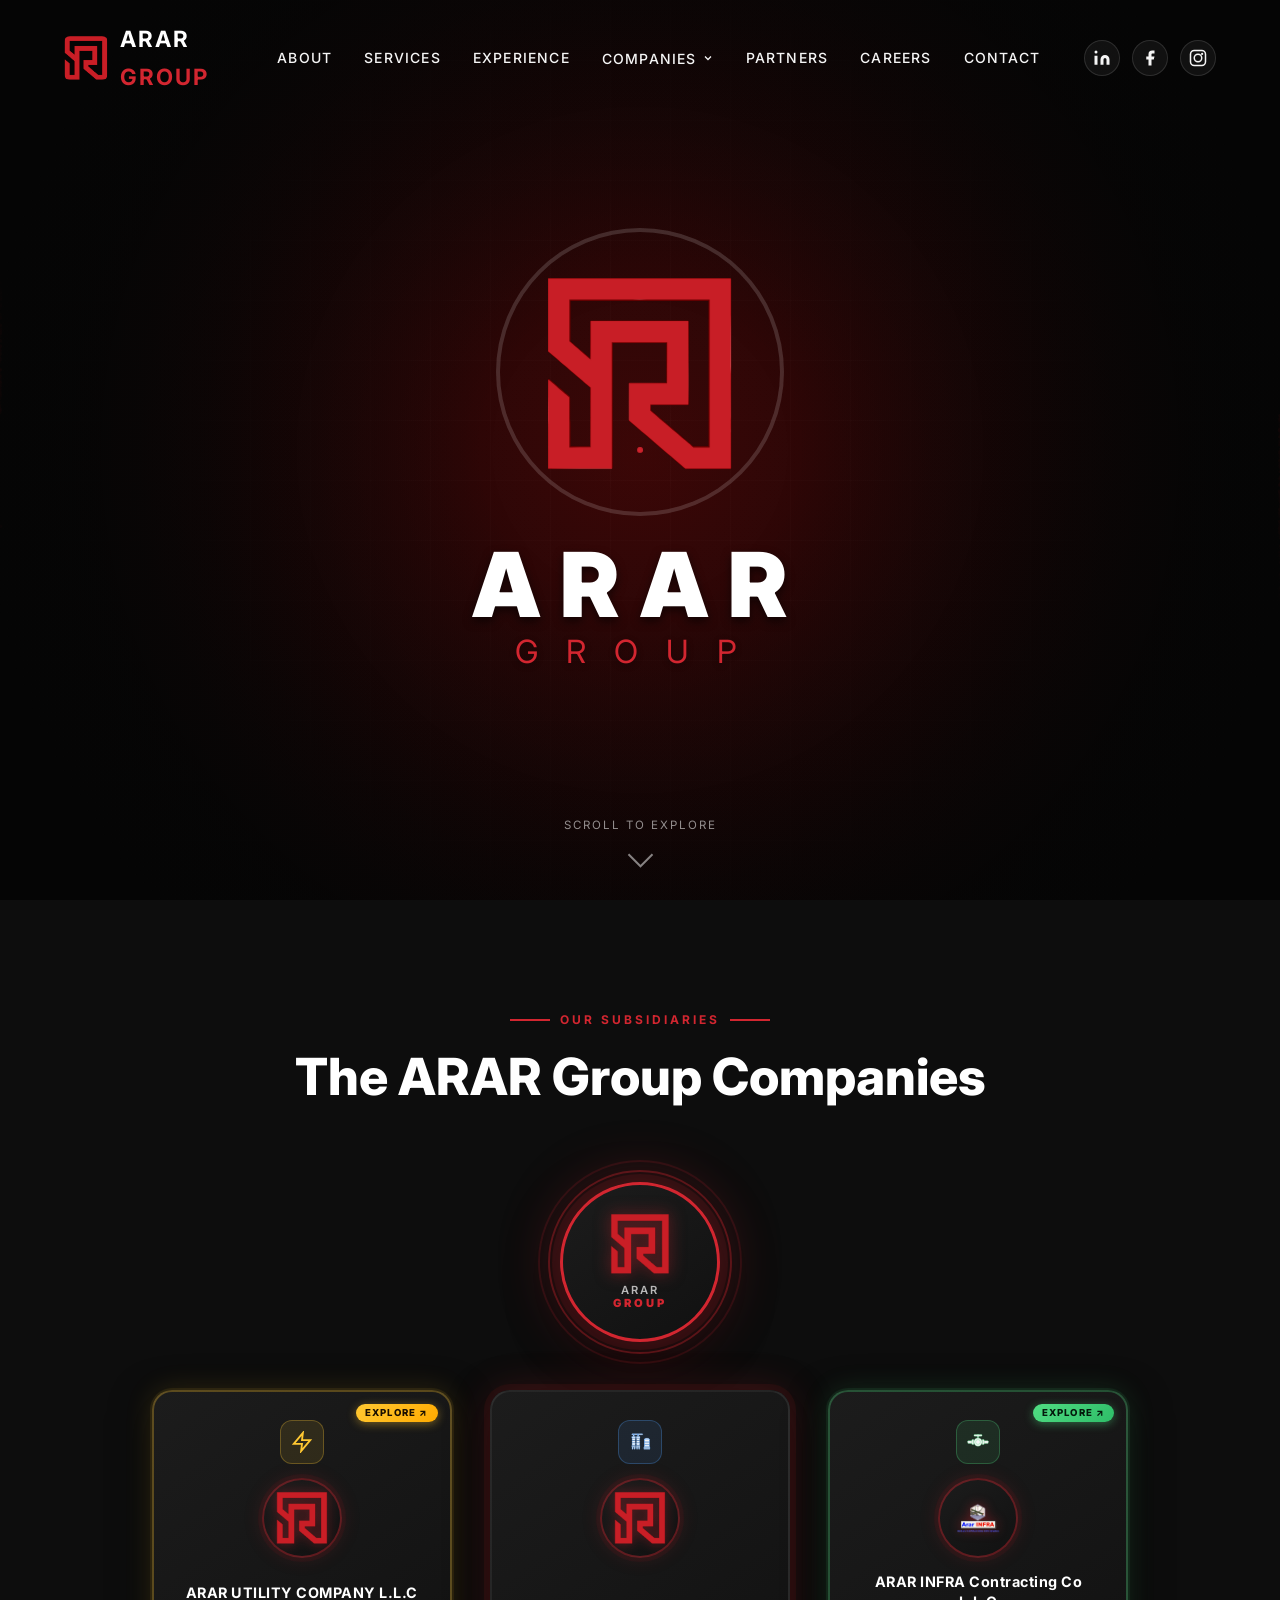
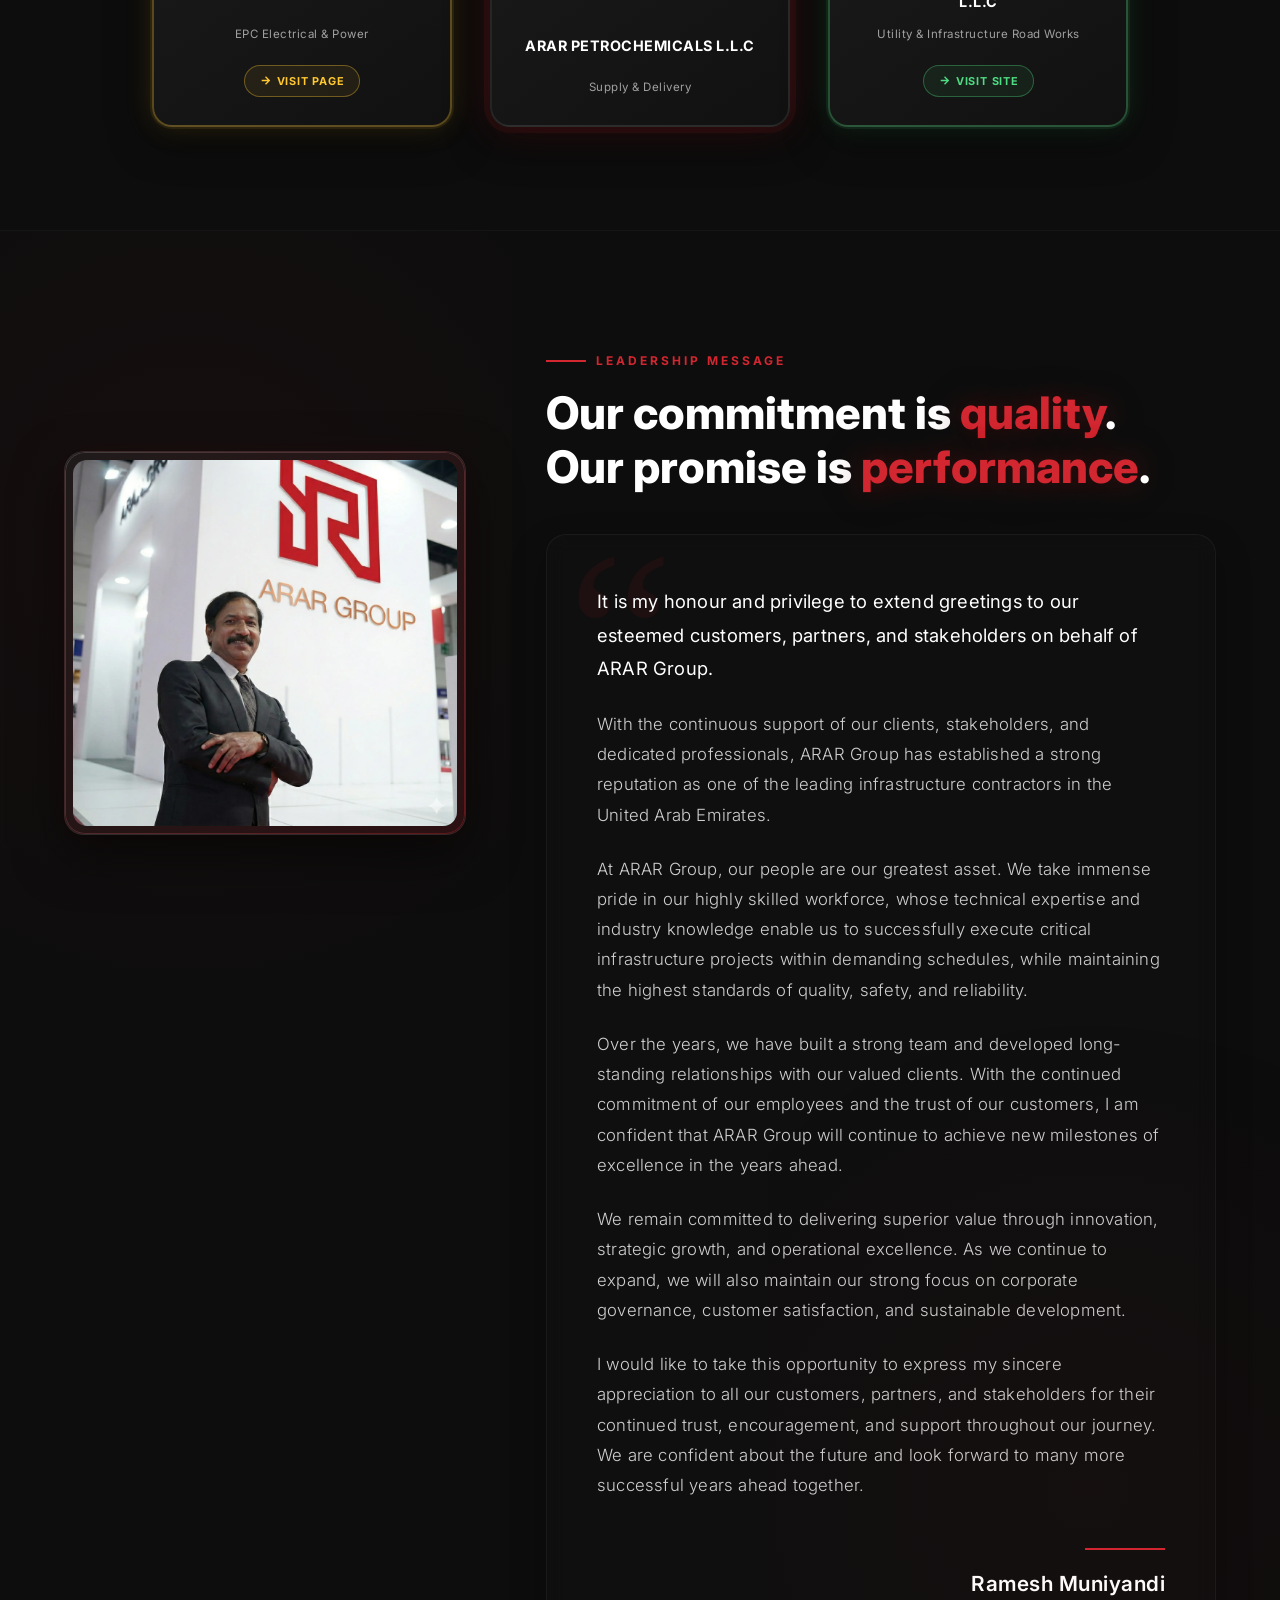
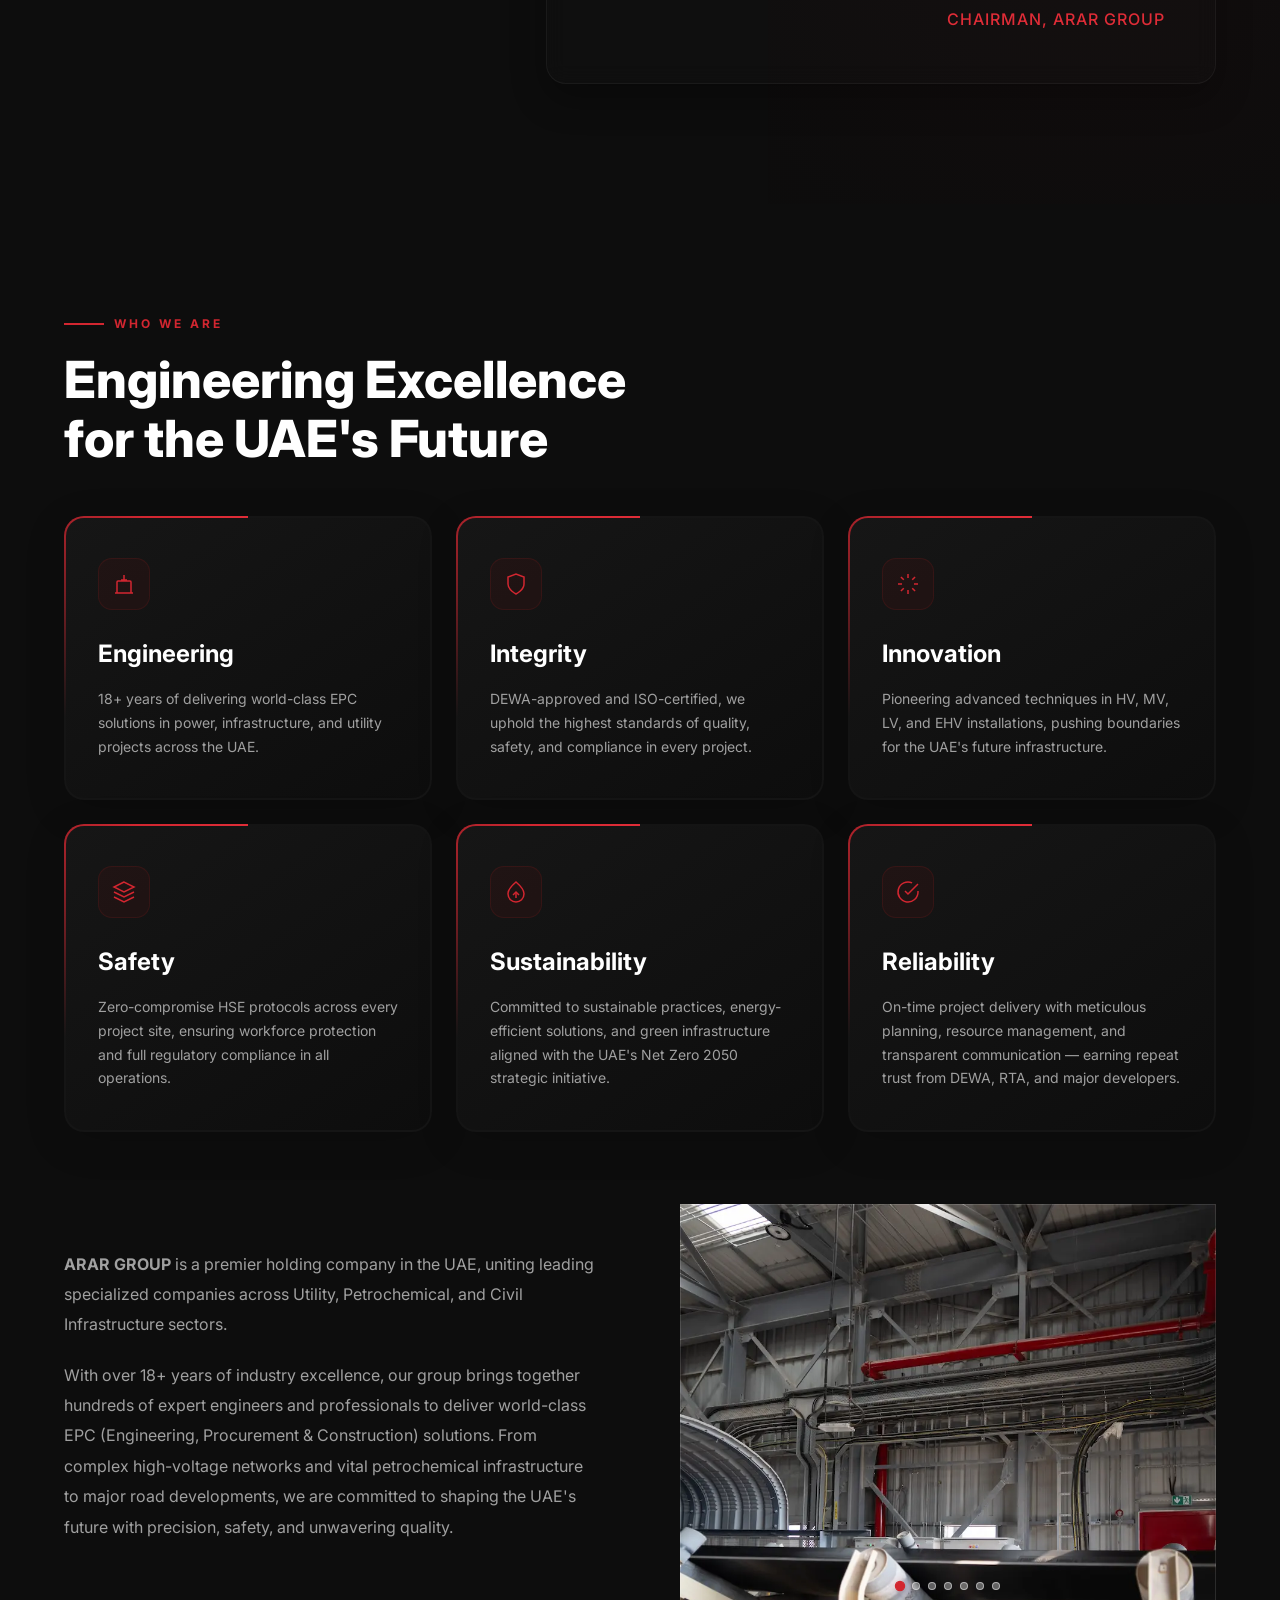
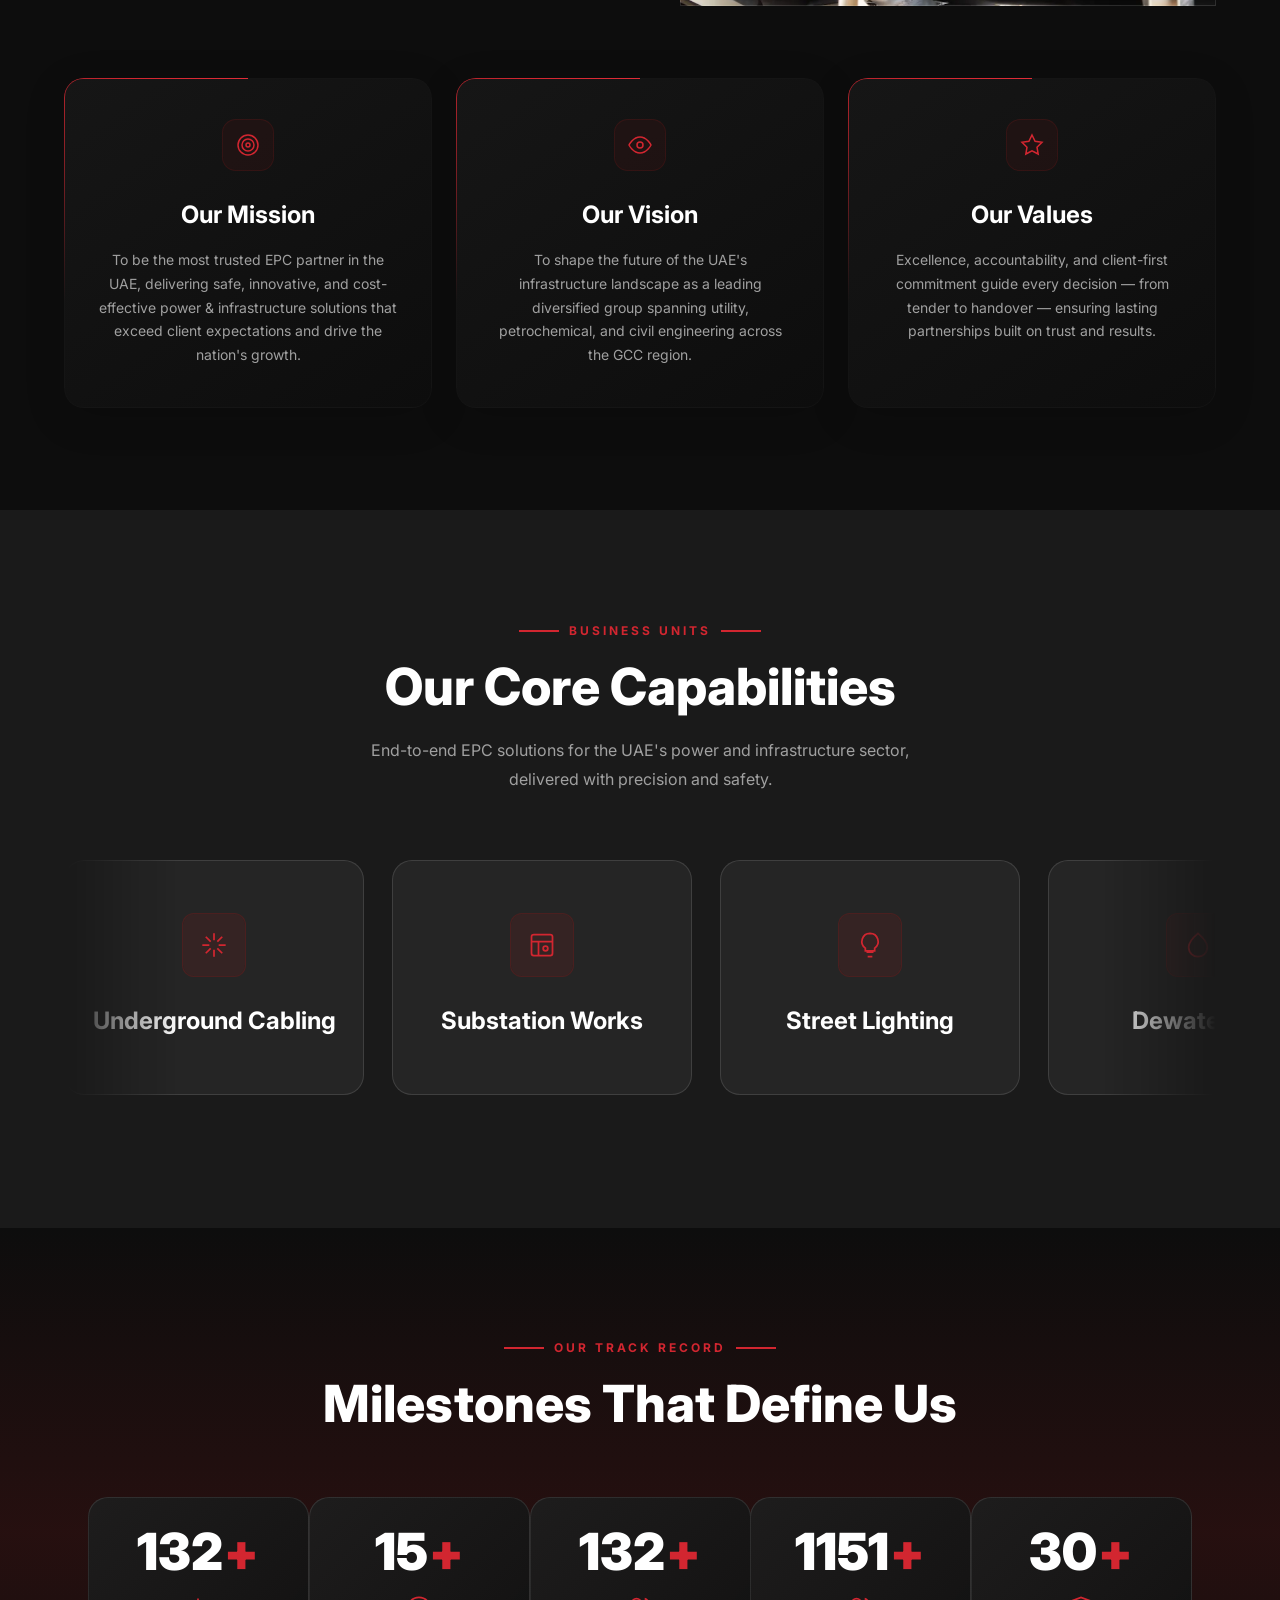
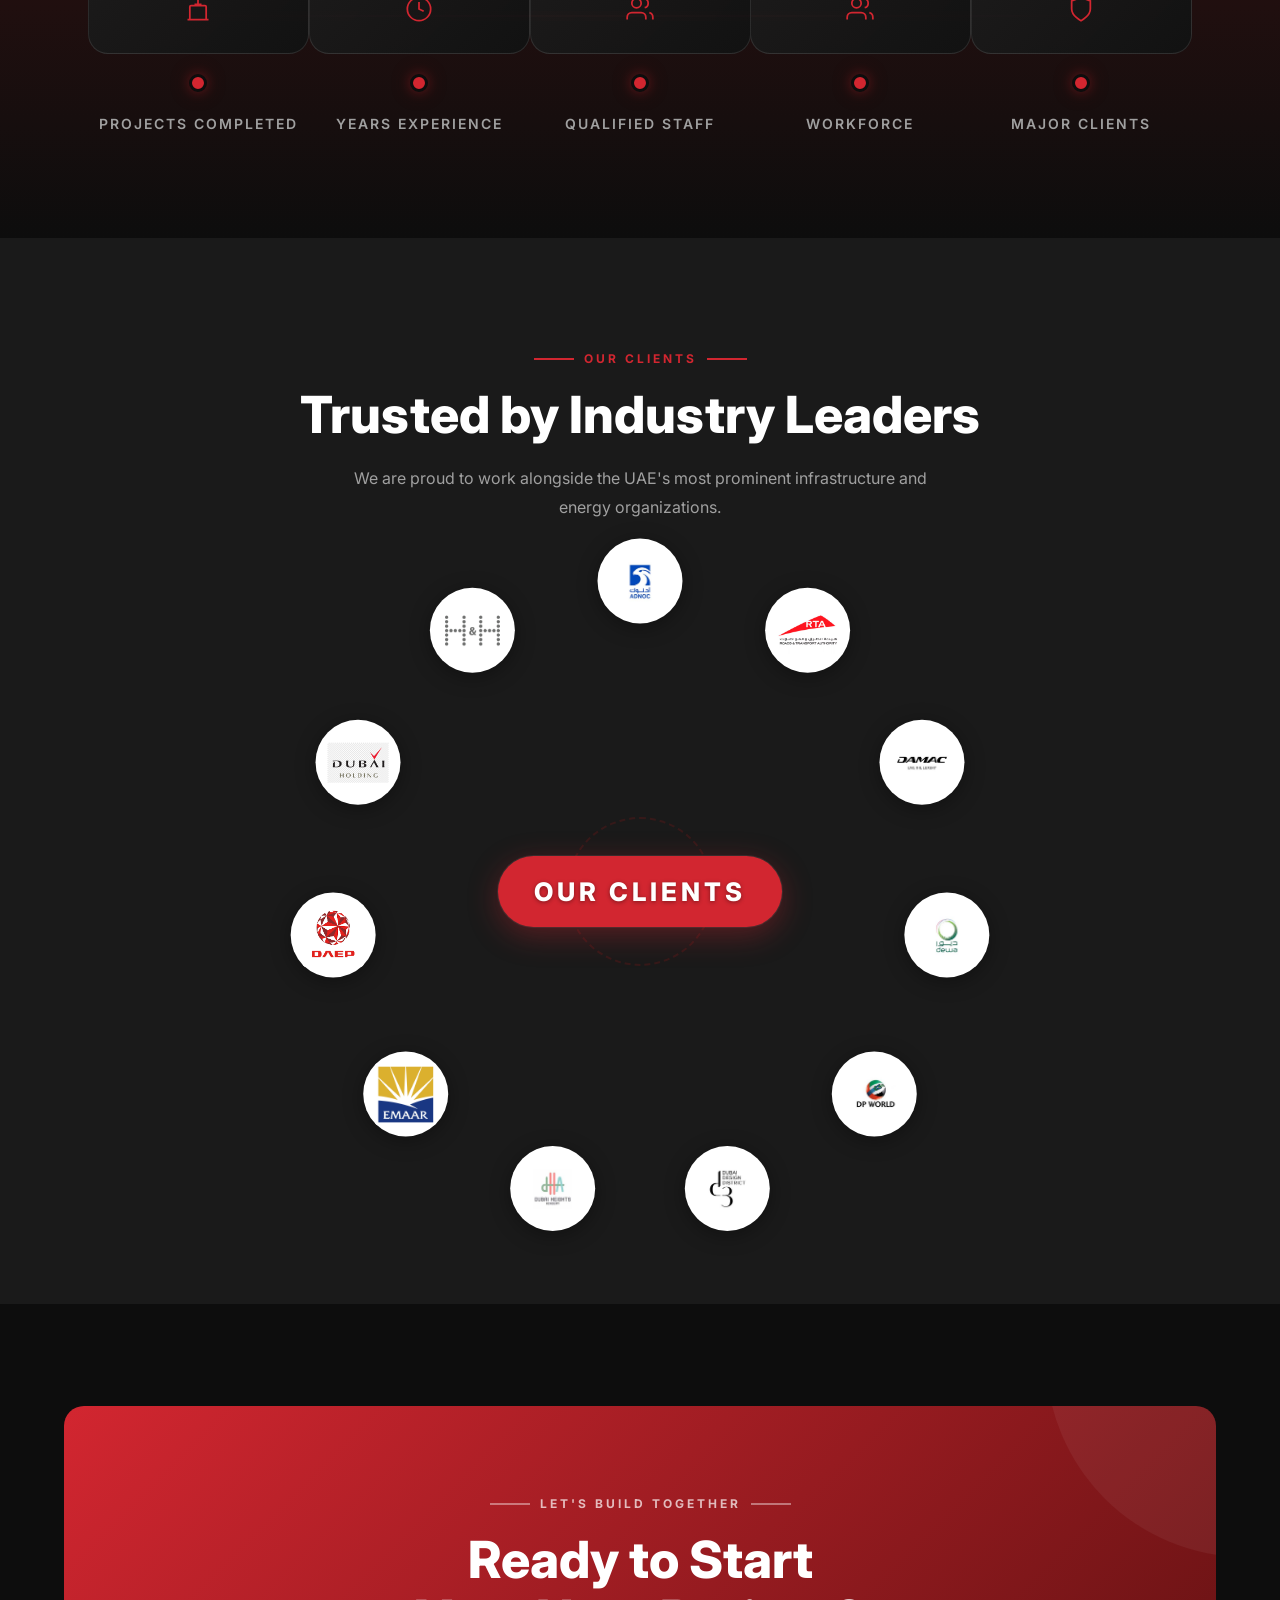
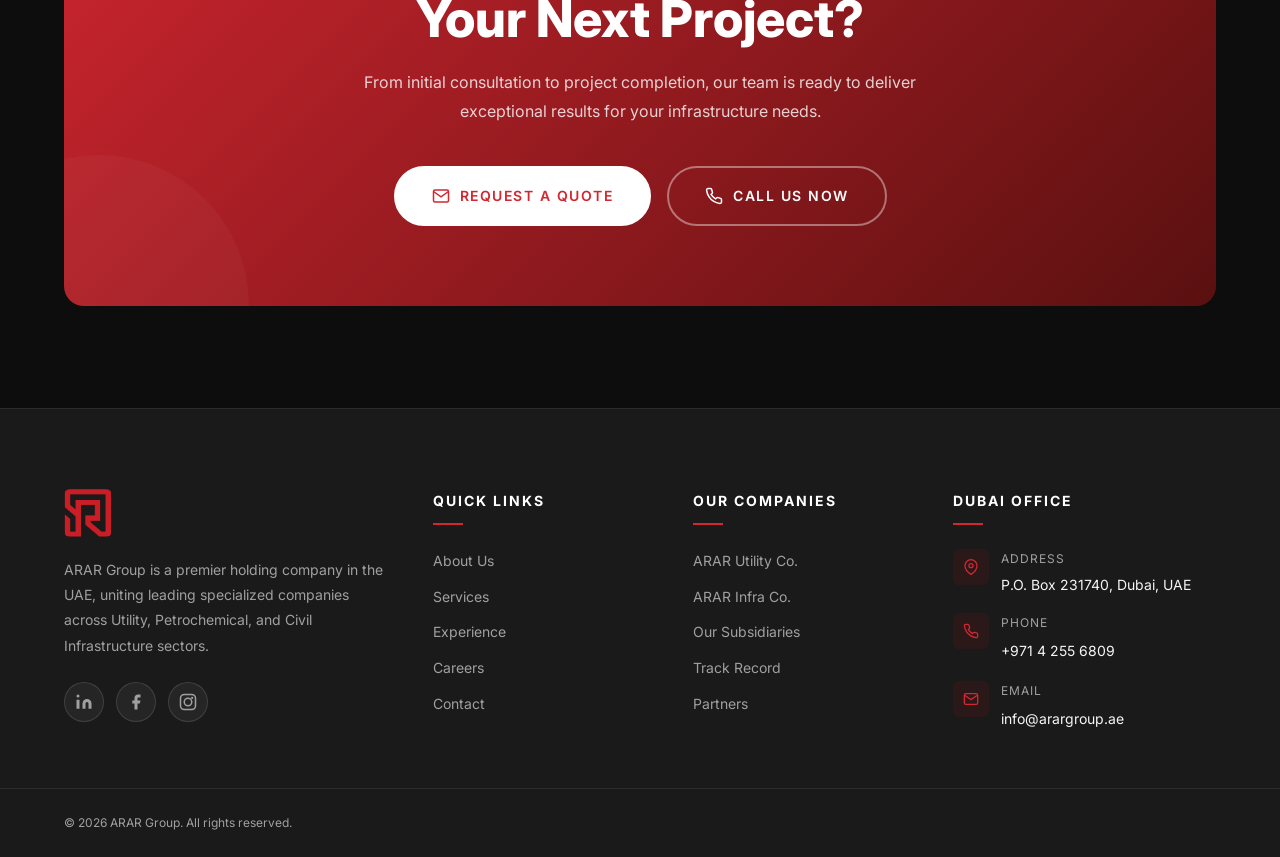
==== commit cddd809d: "chore: update favicon files to square format and add semantic h1 for site name" ====
--- a/index.html
+++ b/index.html
@@ -10,8 +10,10 @@
     content="ARAR Group is a Dubai-based holding company specialising in LV, MV, HV, EHV and Street Lighting EPC works with 18+ years of experience and 150+ completed projects.">
   <!-- Canonical -->
   <link rel="canonical" href="https://arargroup.com/">
-  <!-- Favicon -->
-  <link rel="icon" href="ARAR.png" type="image/png">
+  <!-- Favicons -->
+  <link rel="shortcut icon" href="/favicon.ico" type="image/x-icon">
+  <link rel="icon" href="/ARAR.png" type="image/png" sizes="1269x1269">
+  <link rel="apple-touch-icon" href="/apple-touch-icon.png">
   <!-- Open Graph -->
   <meta property="og:type" content="website">
   <meta property="og:site_name" content="ARAR Group">
@@ -50,7 +52,7 @@
     "logo": {
       "@type": "ImageObject",
       "url": "https://arargroup.com/ARAR.png",
-      "width": 1225,
+      "width": 1269,
       "height": 1269
     },
     "description": "ARAR Group is a Dubai-based holding company specialising in LV, MV, HV, EHV and Street Lighting EPC works with 18+ years of experience and 150+ completed projects.",
@@ -295,10 +297,10 @@
             src="ARARlogo.svg" alt="">
         </div>
       </div>
-      <div class="logo-intro-brand" id="logoBrand">
+      <h1 class="logo-intro-brand" id="logoBrand">
         <span class="logo-intro-main">ARAR</span>
         <span class="logo-intro-sub">GROUP</span>
-      </div>
+      </h1>
     </div>
 
     <!-- Scroll hint -->
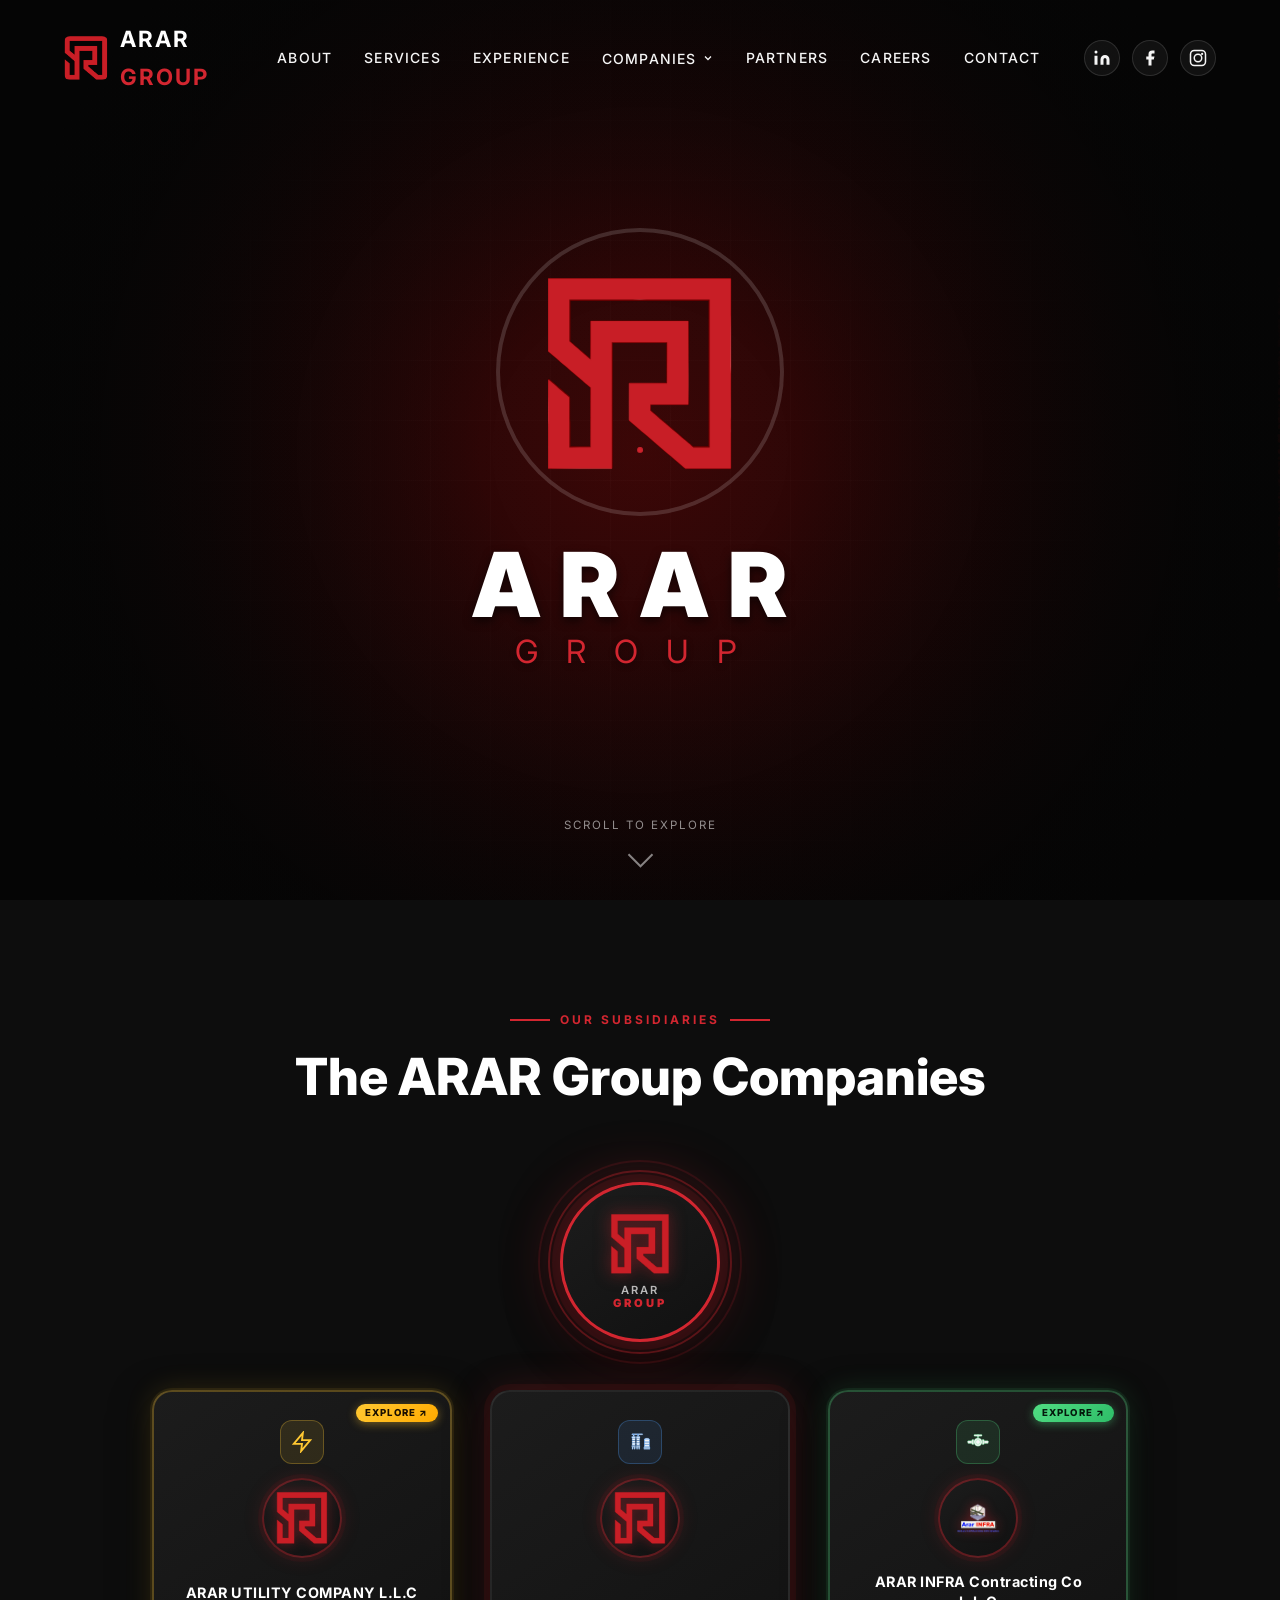
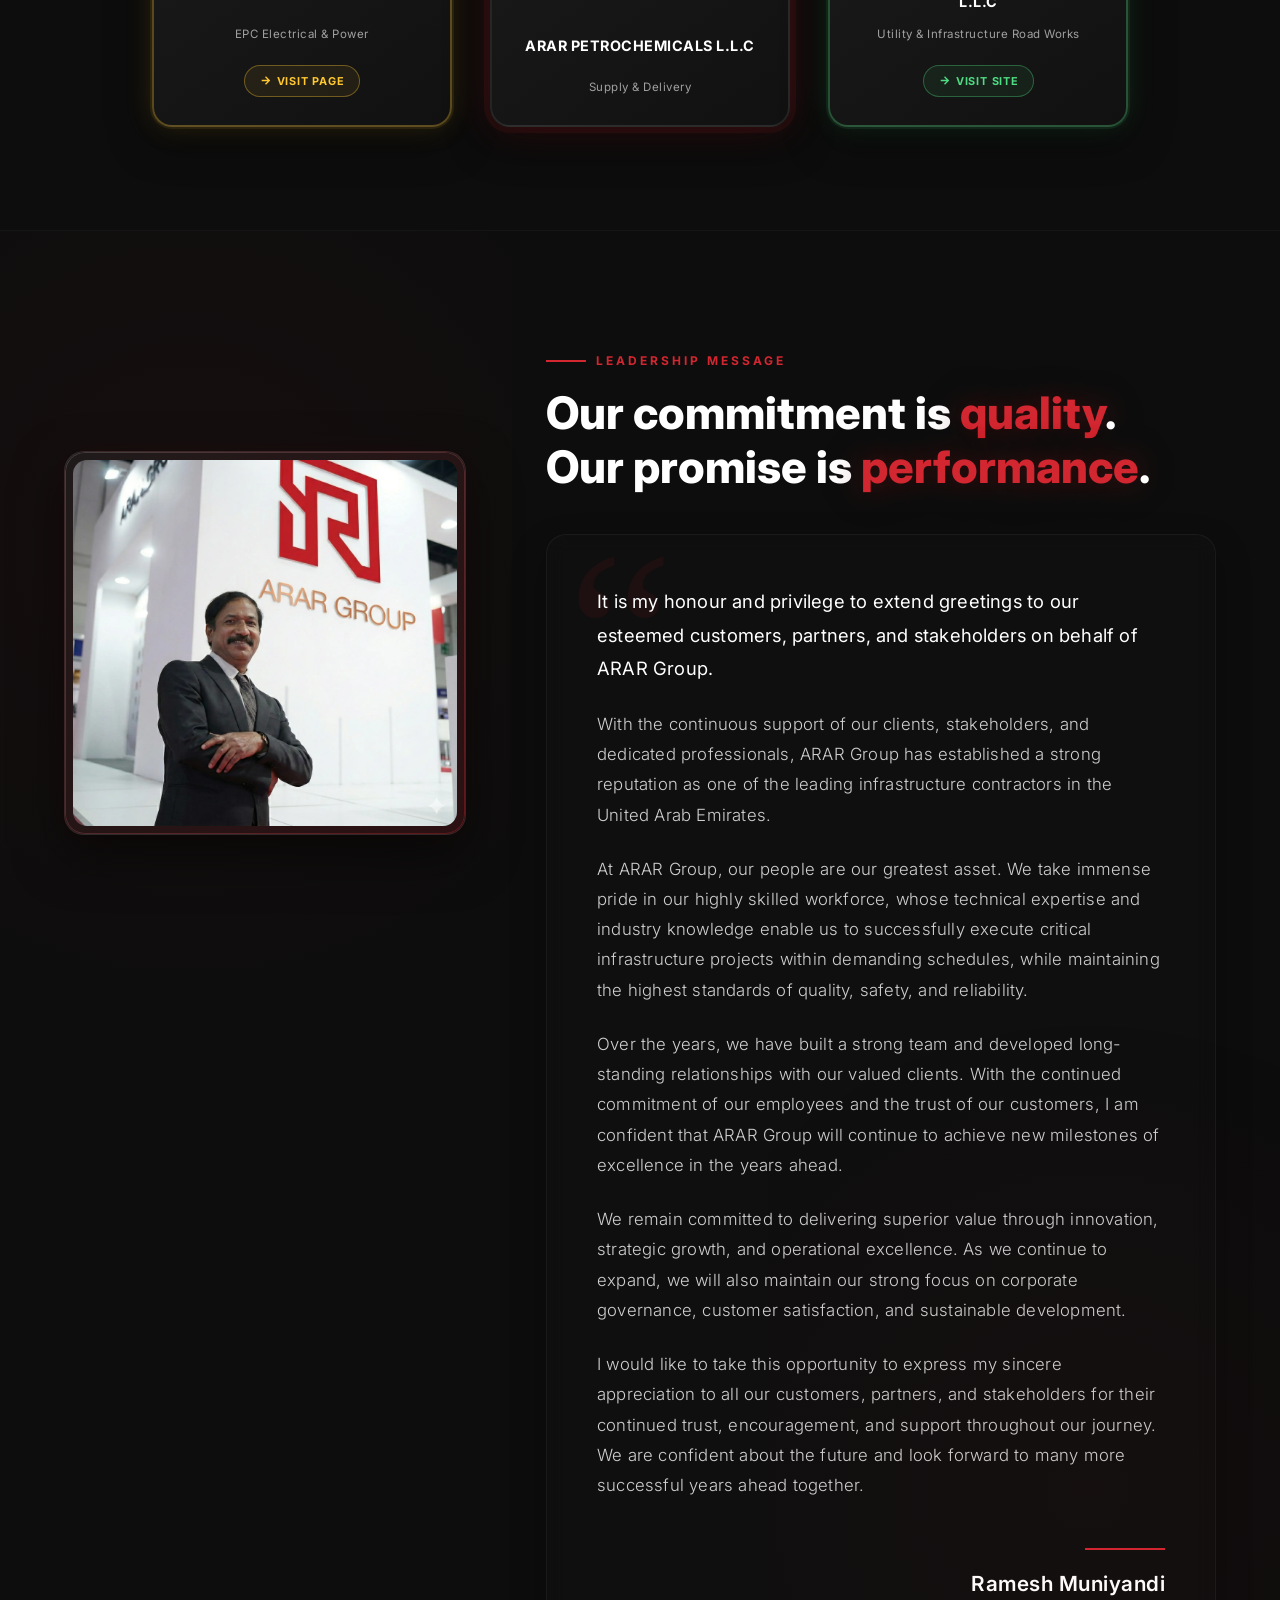
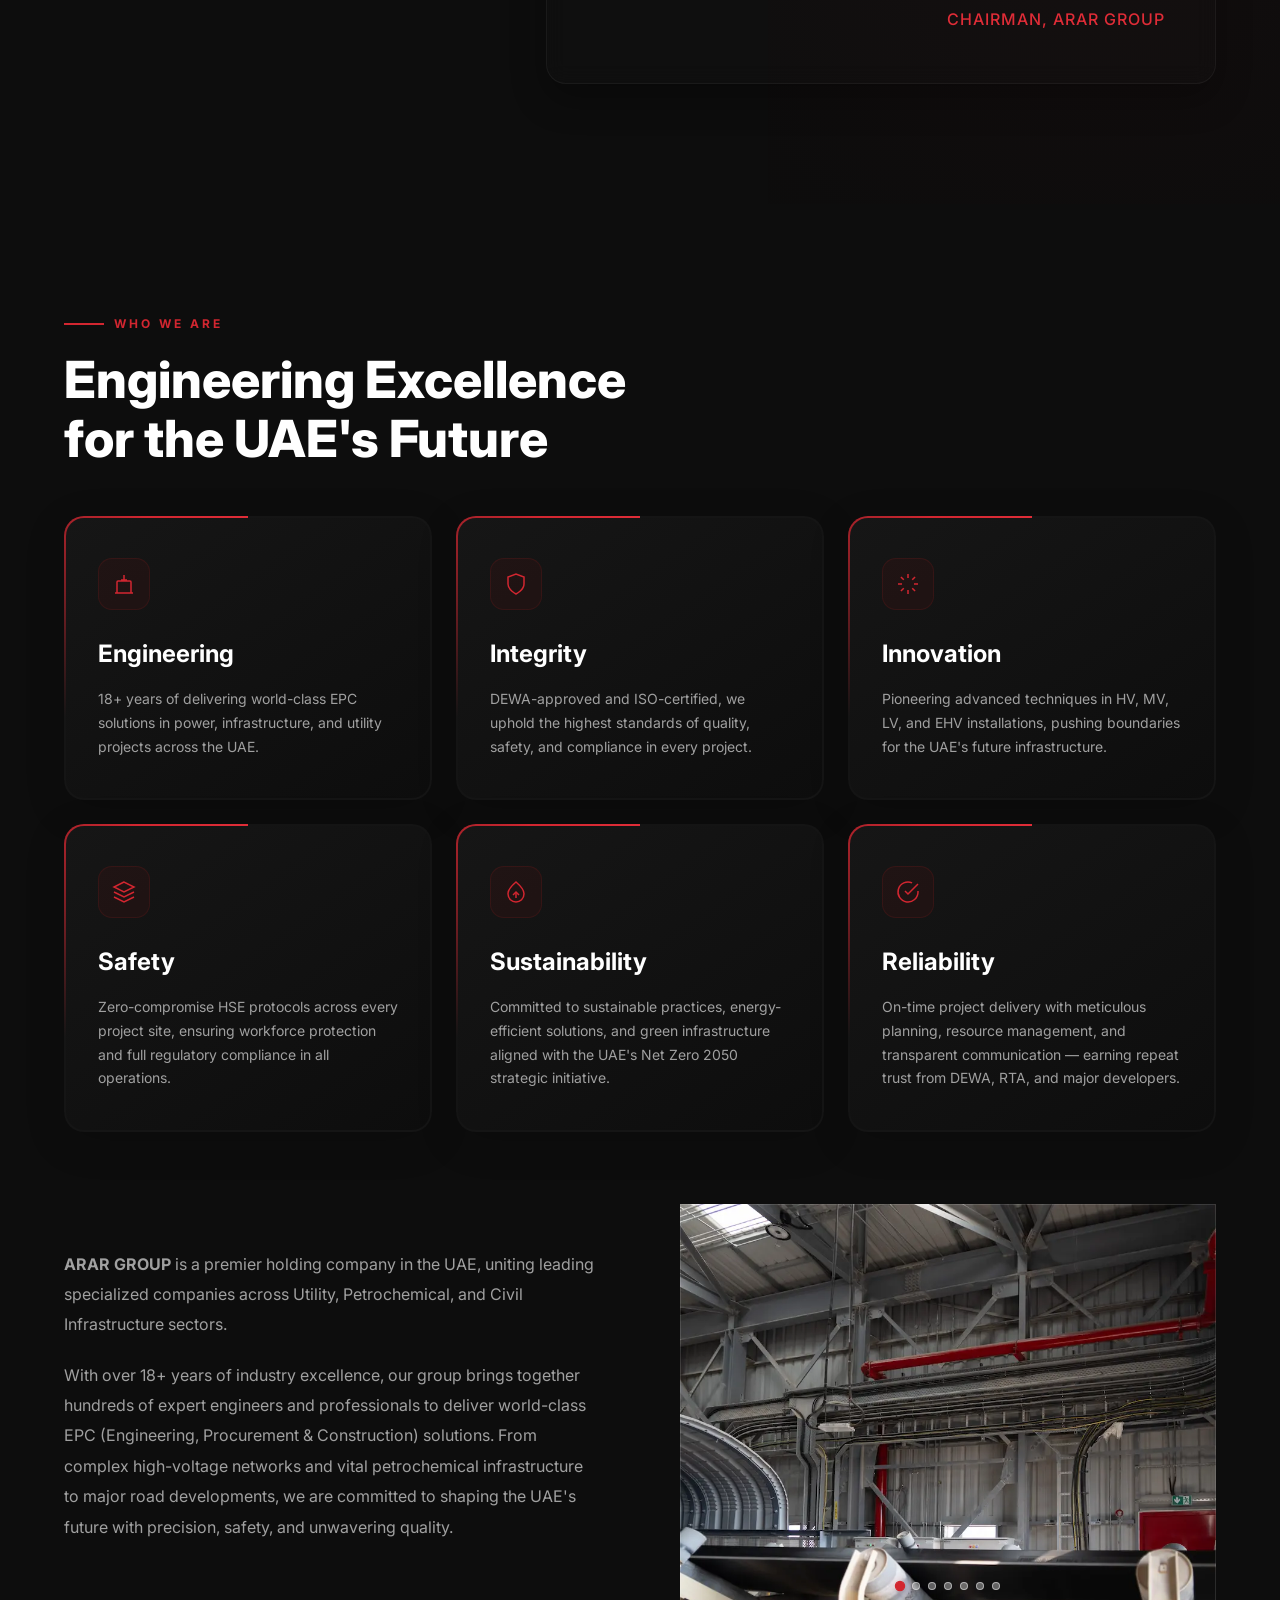
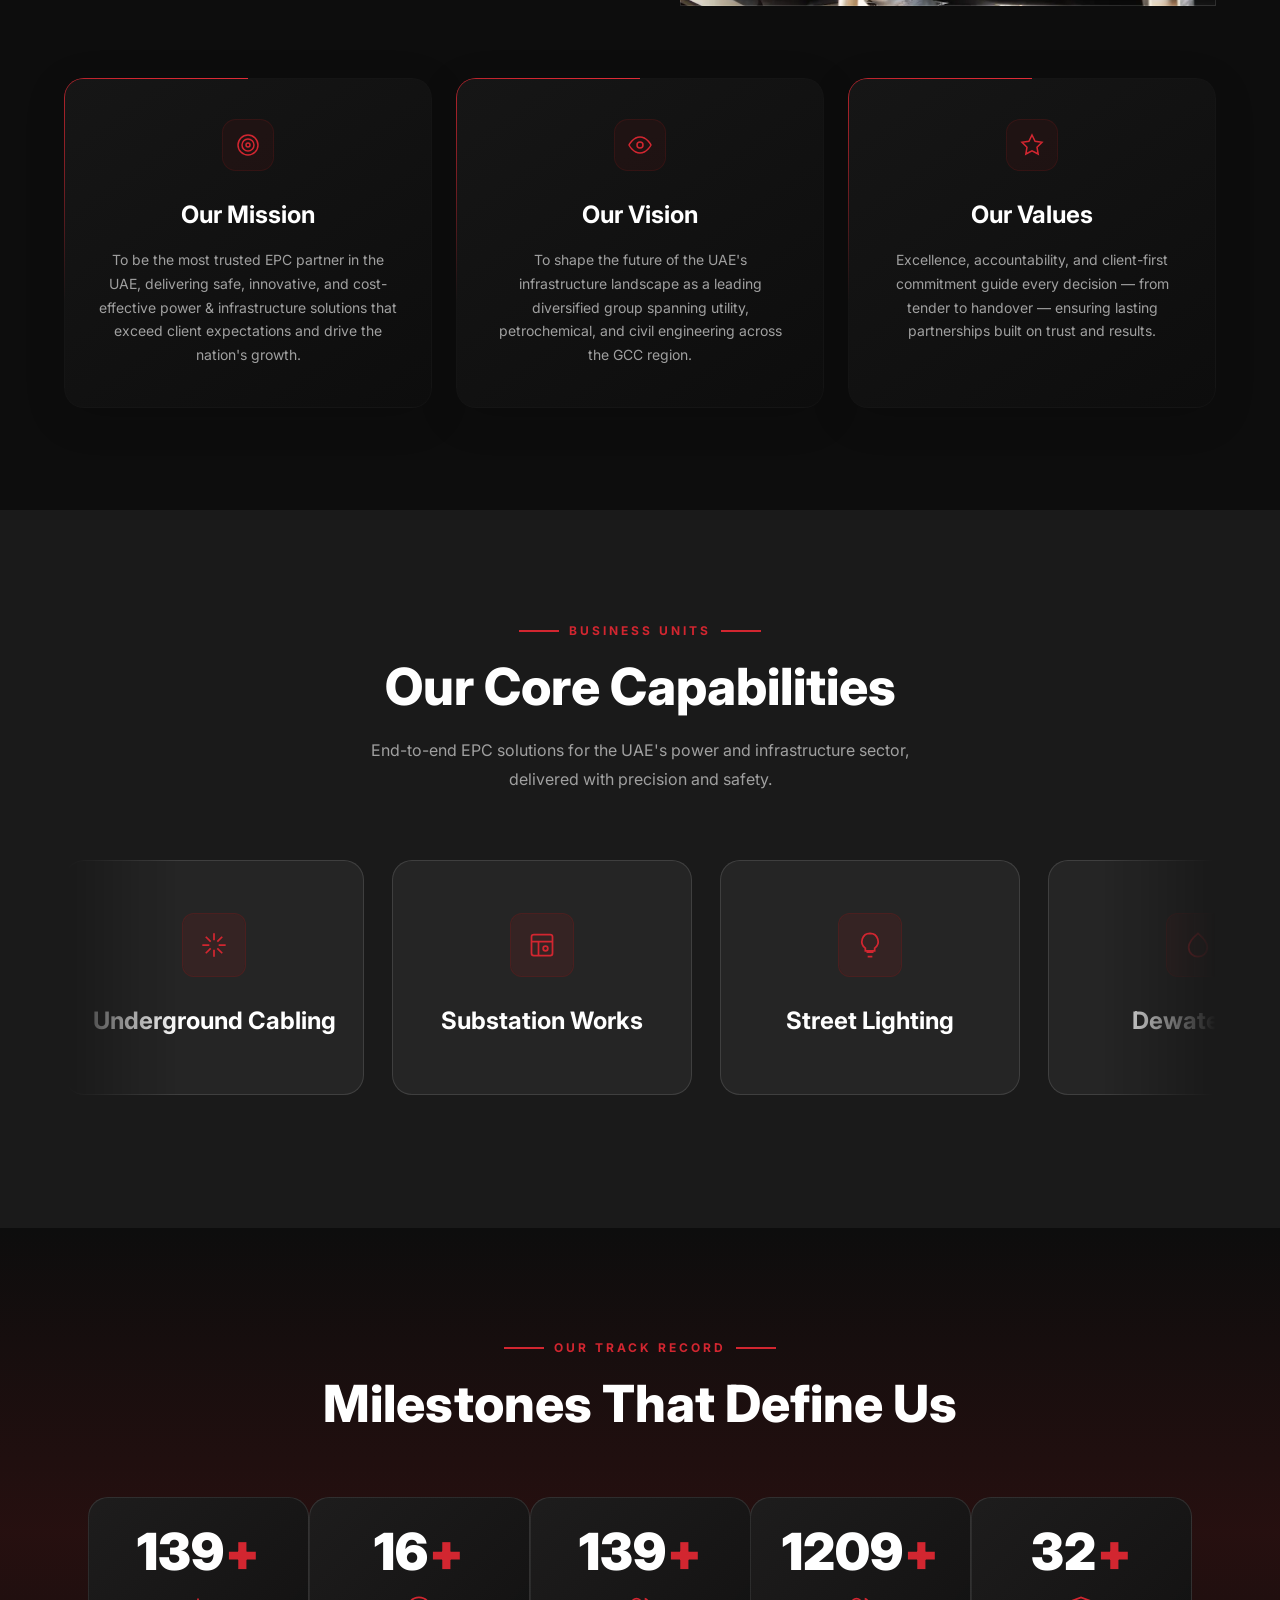
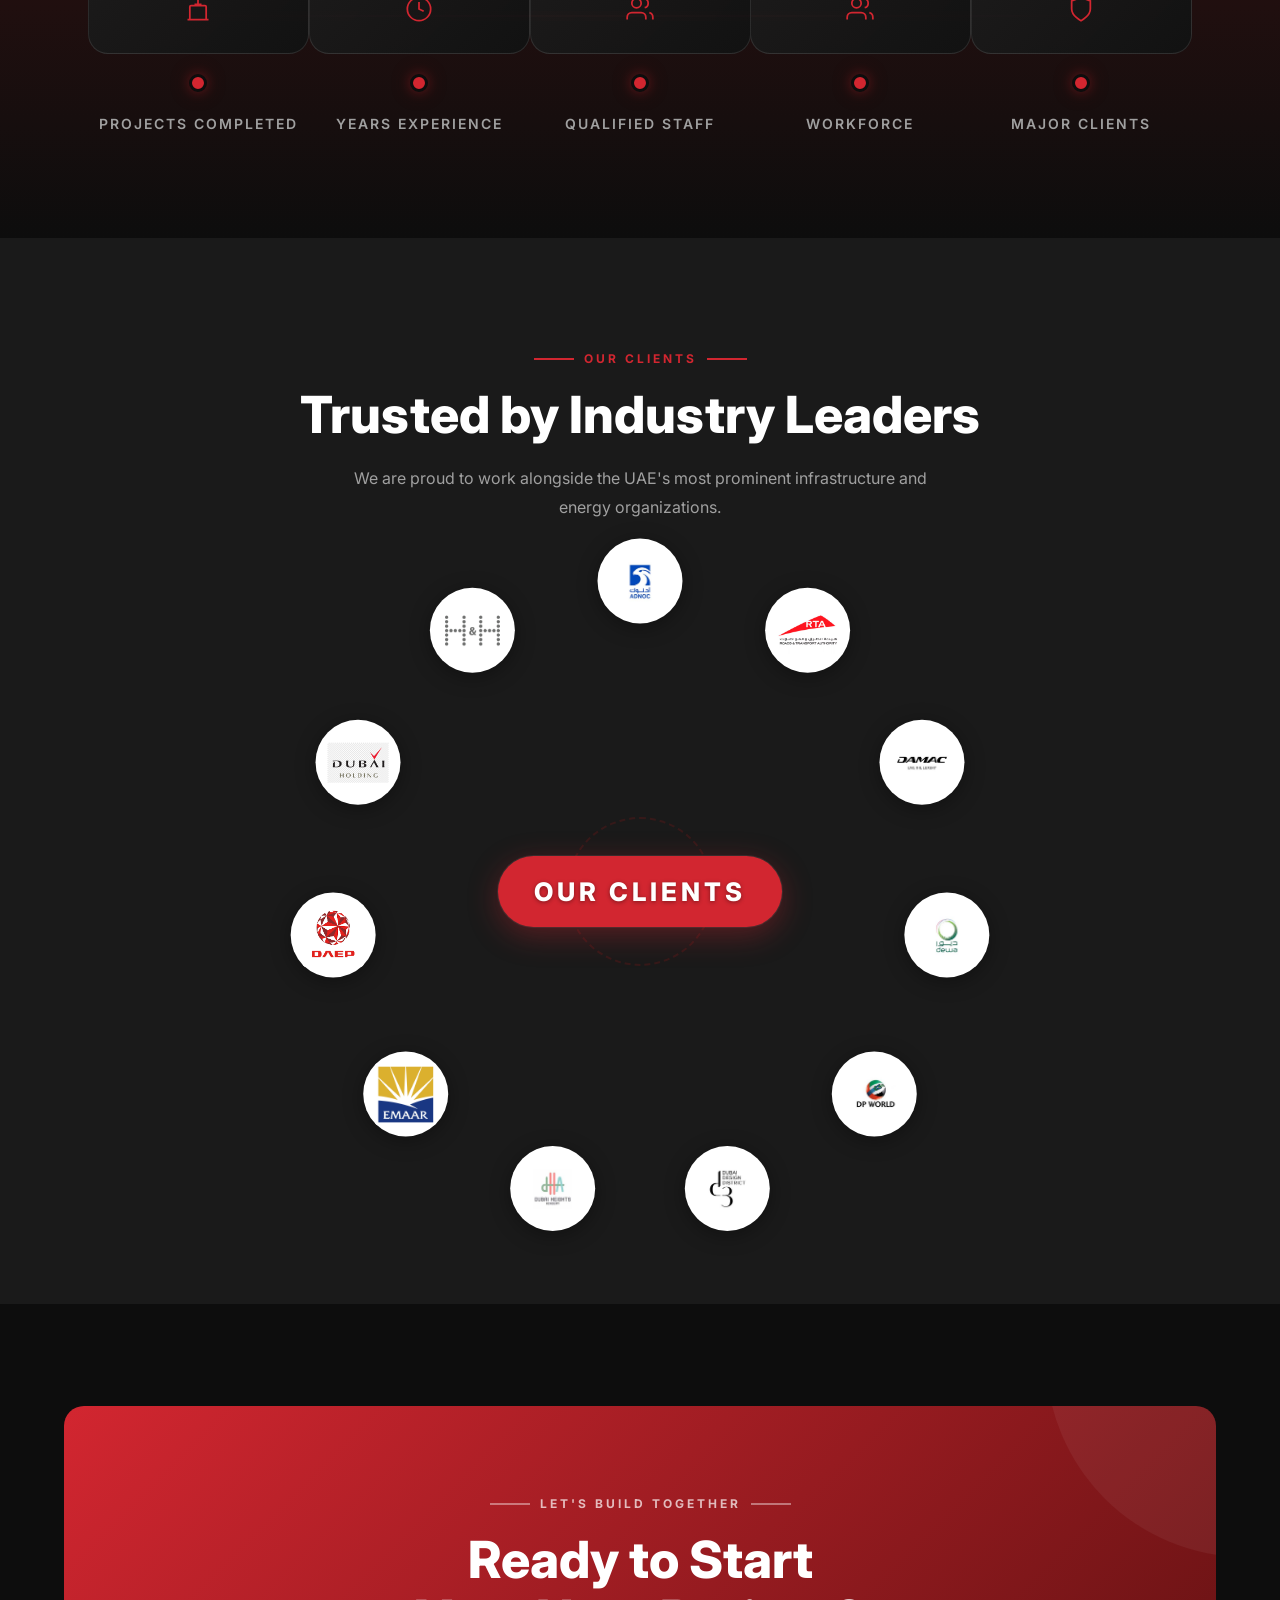
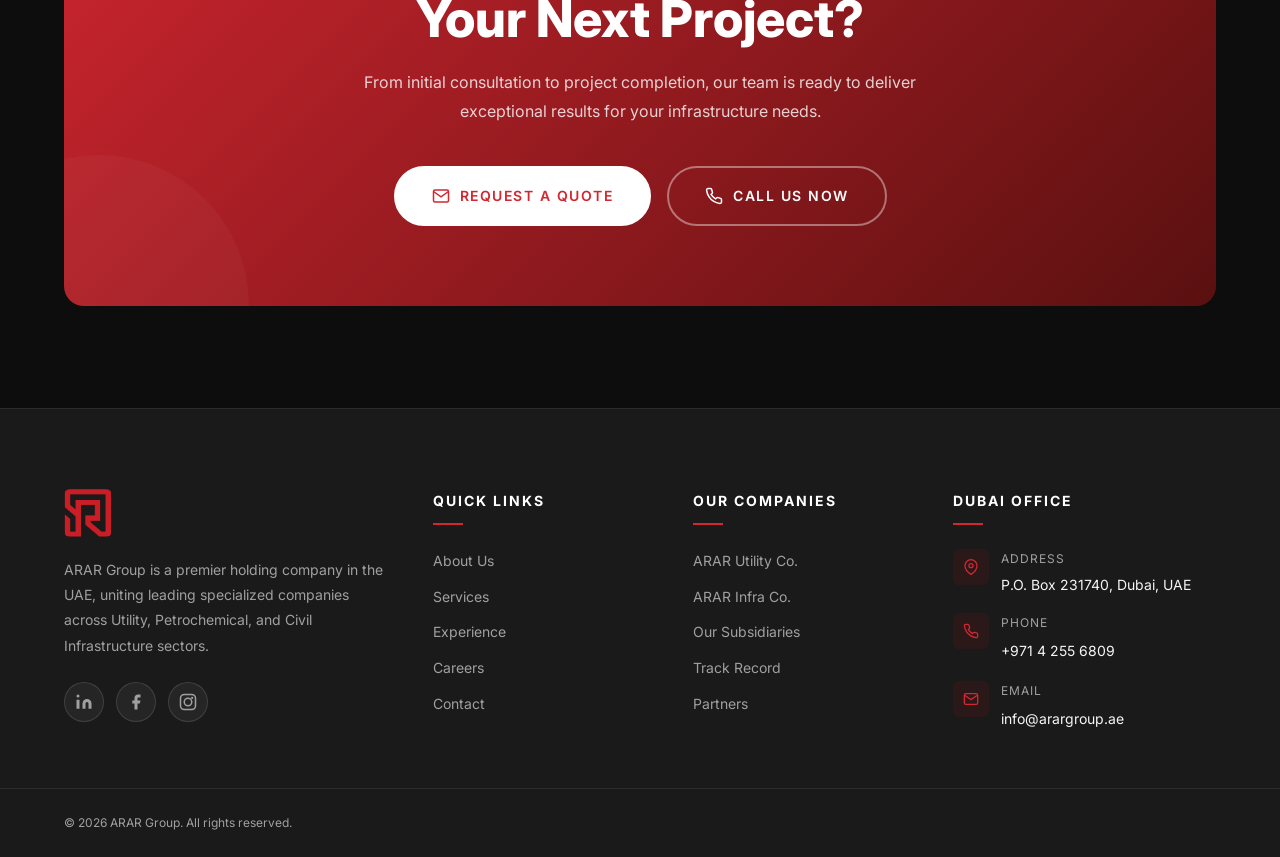
==== commit 5e74f4a9: "image updated" ====
--- a/index.html
+++ b/index.html
@@ -11,9 +11,14 @@
   <!-- Canonical -->
   <link rel="canonical" href="https://arargroup.com/">
   <!-- Favicons -->
-  <link rel="shortcut icon" href="/favicon.ico" type="image/x-icon">
-  <link rel="icon" href="/ARAR.png" type="image/png" sizes="1269x1269">
+  <link rel="icon" href="/favicon.ico" sizes="any">
+  <link rel="icon" href="/favicon-48x48.png" type="image/png" sizes="48x48">
+  <link rel="icon" href="/favicon-96x96.png" type="image/png" sizes="96x96">
+  <link rel="icon" href="/favicon-144x144.png" type="image/png" sizes="144x144">
+  <link rel="icon" href="/favicon-192x192.png" type="image/png" sizes="192x192">
   <link rel="apple-touch-icon" href="/apple-touch-icon.png">
+  <meta name="application-name" content="ARAR Group">
+  <meta name="apple-mobile-web-app-title" content="ARAR Group">
   <!-- Open Graph -->
   <meta property="og:type" content="website">
   <meta property="og:site_name" content="ARAR Group">
